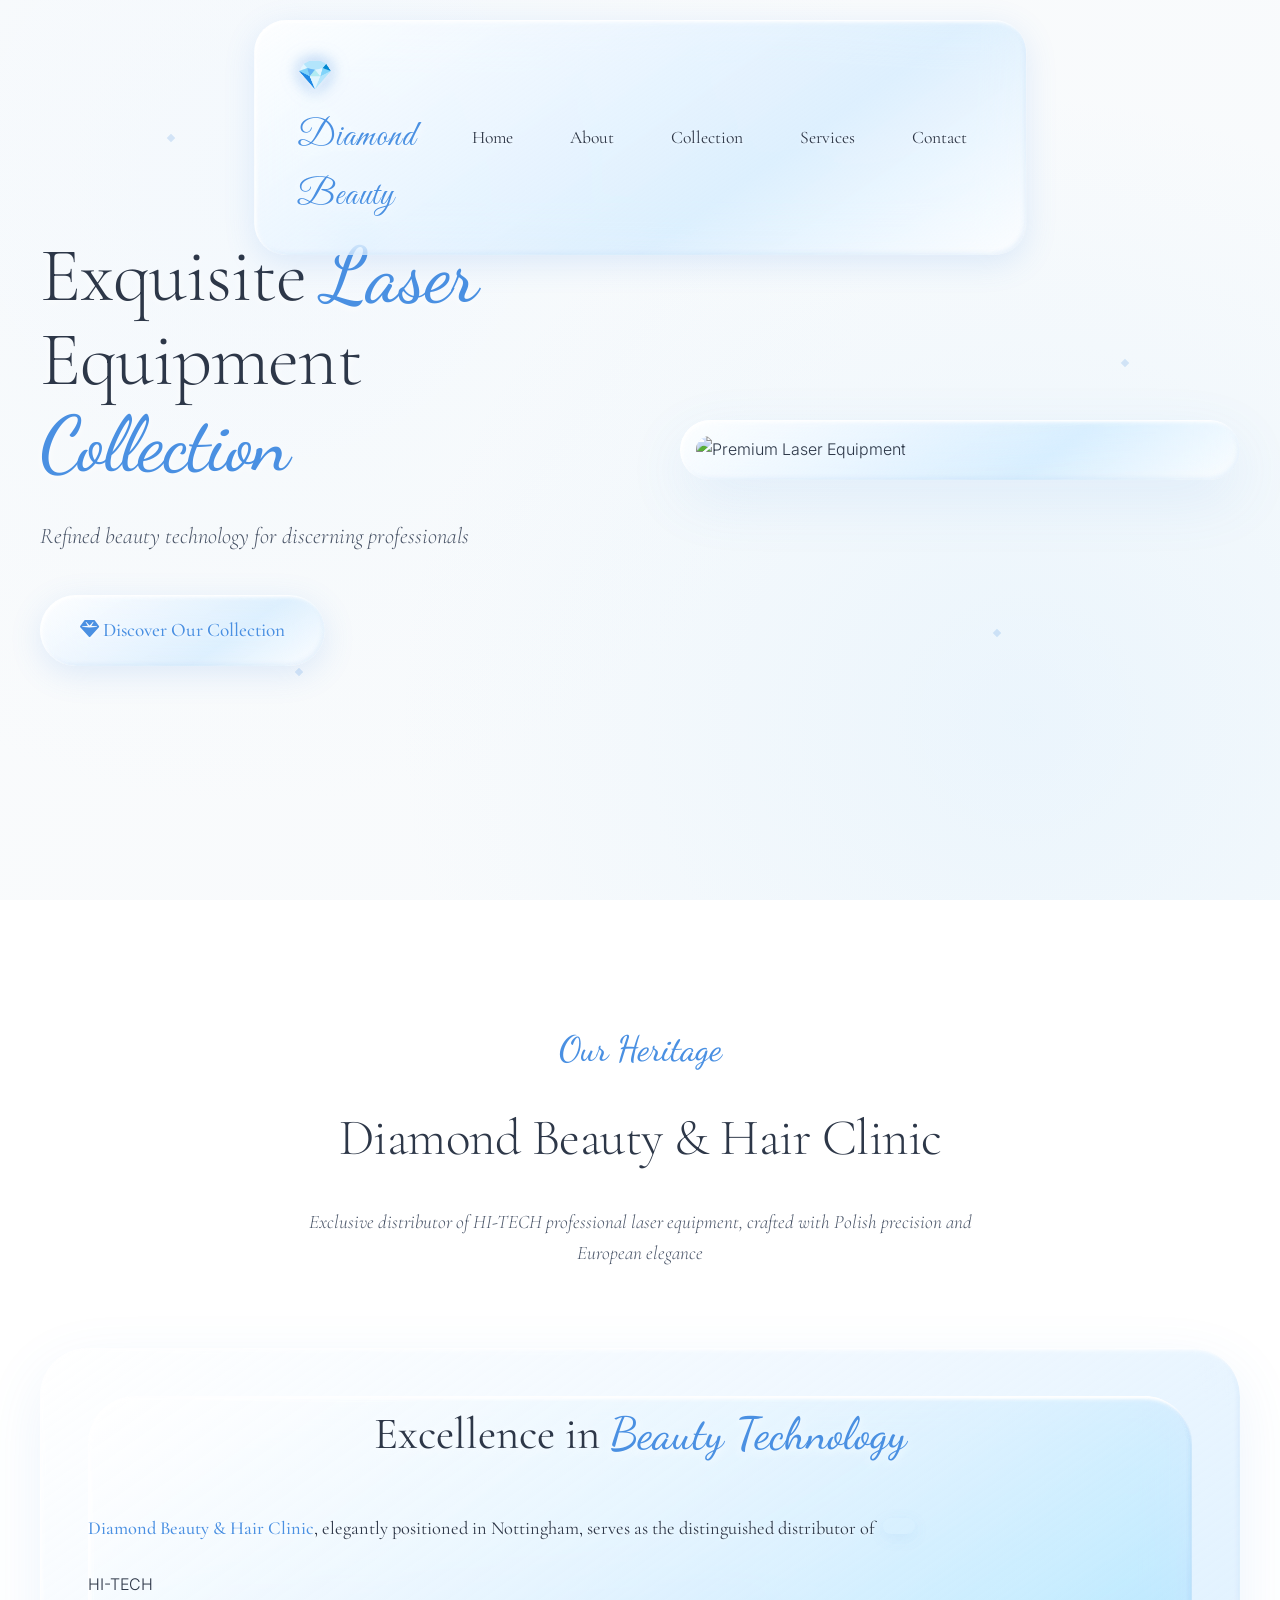
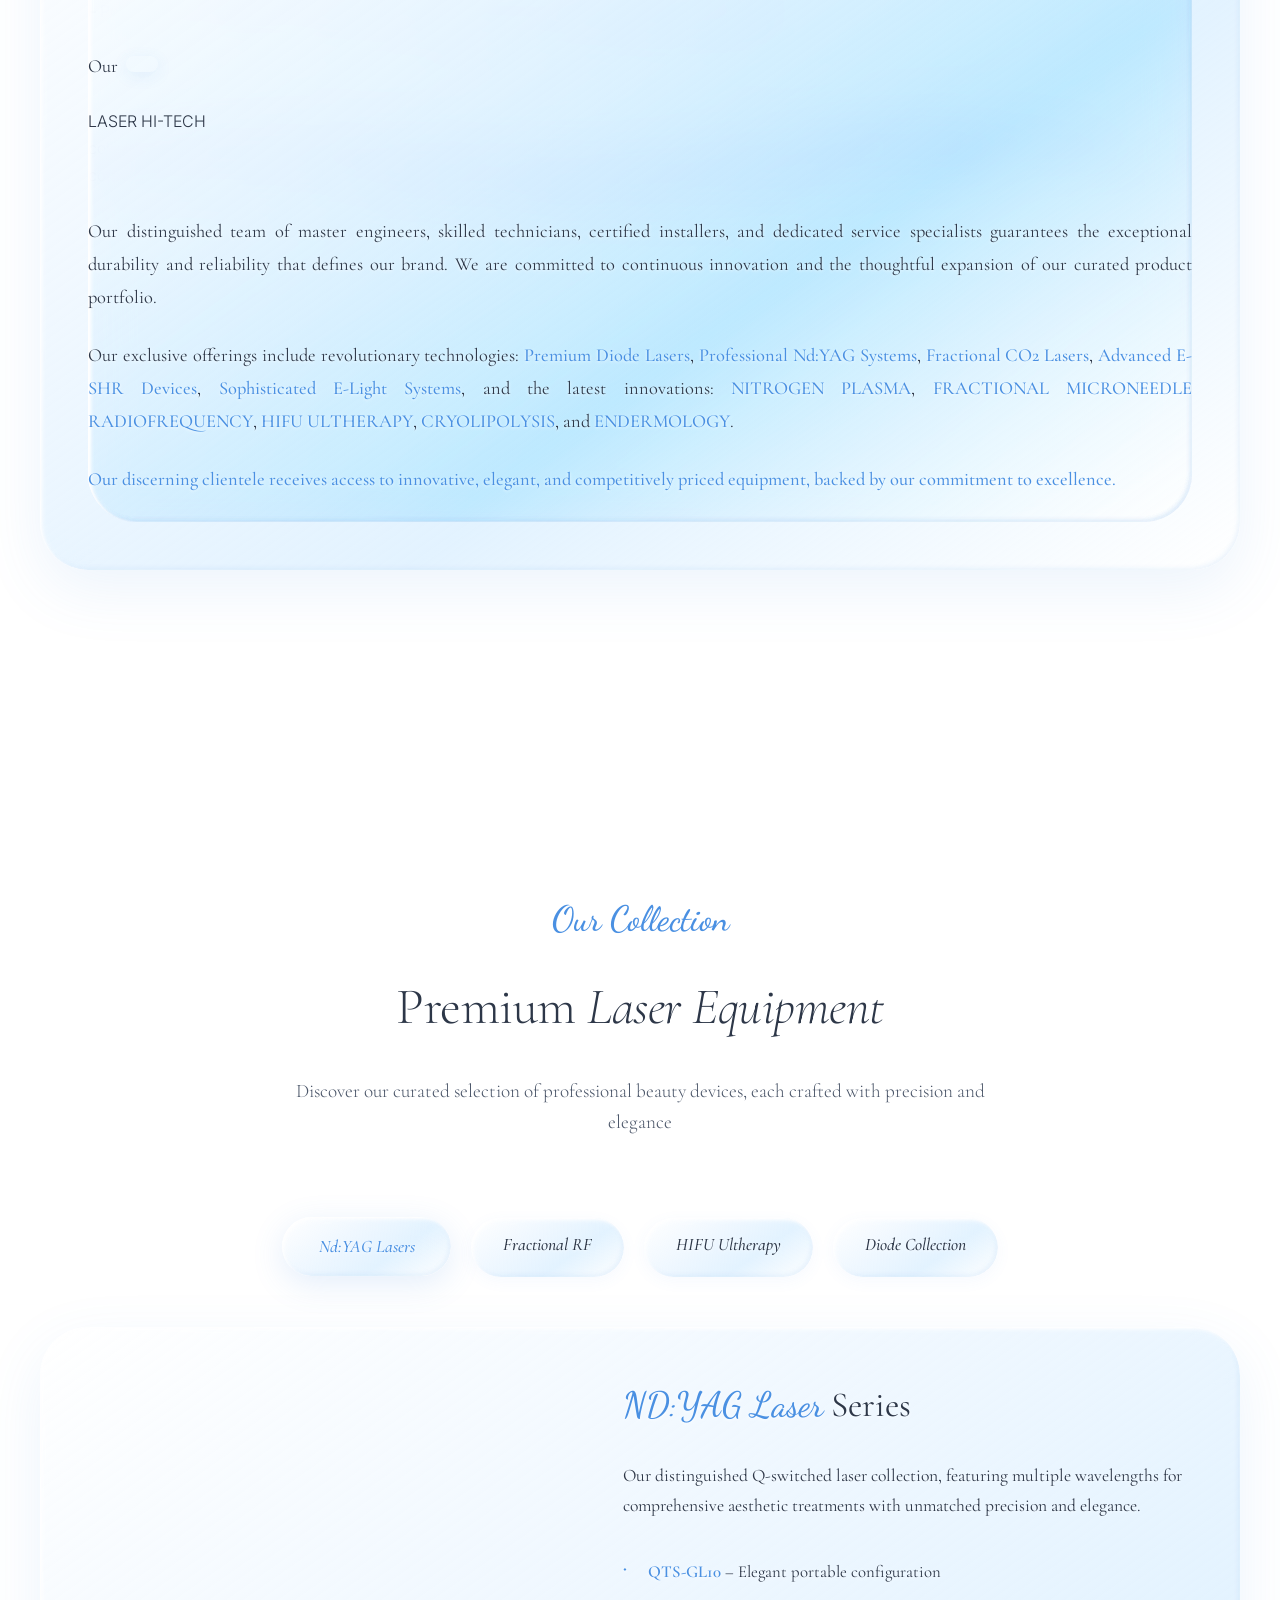
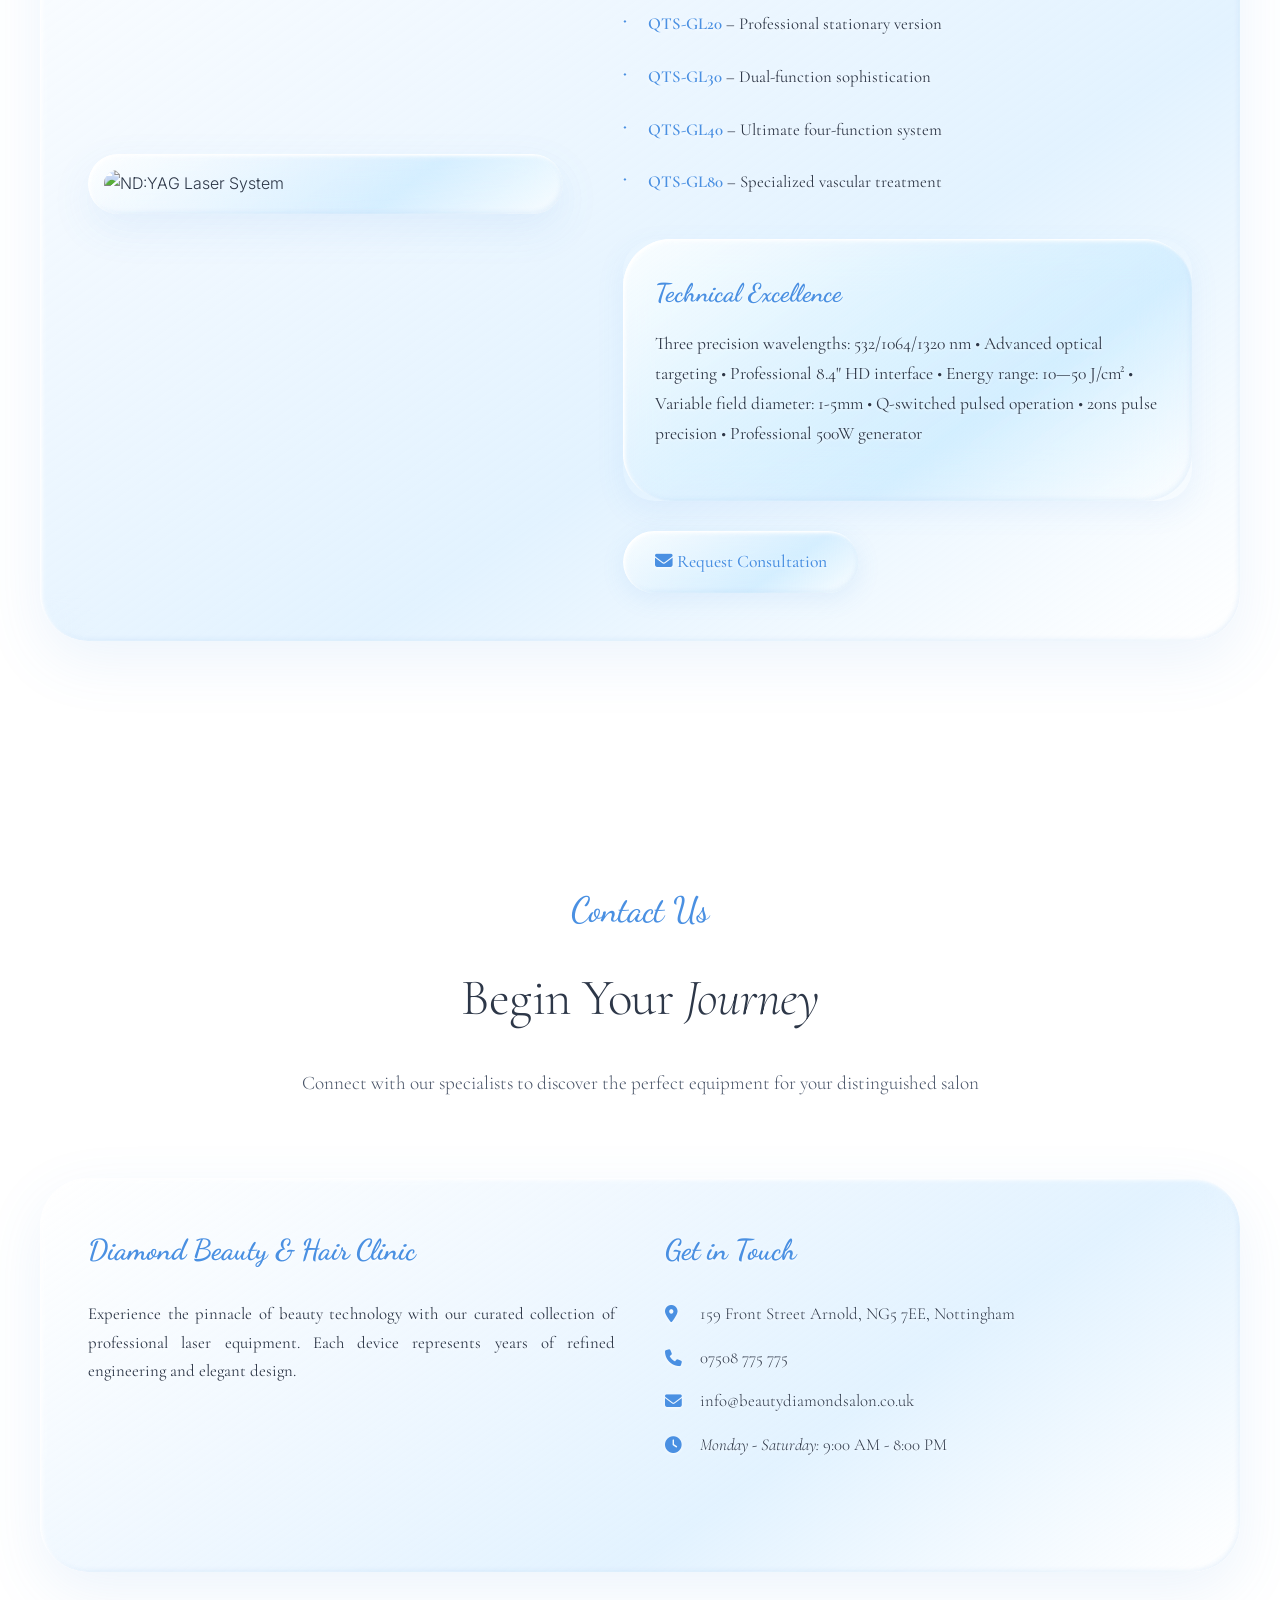
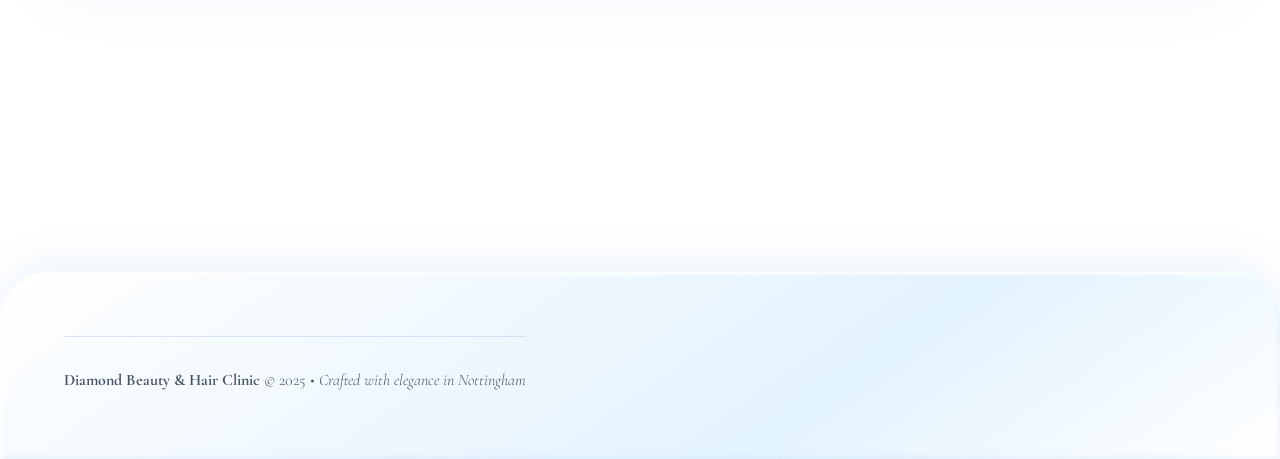
==== index.html @ eb741c65 "Update index.html" ====
<!DOCTYPE html>
<html lang="en">
<head>
    <meta charset="UTF-8">
    <meta name="viewport" content="width=device-width, initial-scale=1.0">
    <title>Diamond Beauty & Hair Clinic - Premium Laser Equipment</title>
    
    <!-- Refined Typography -->
    <link href="https://fonts.googleapis.com/css2?family=Cormorant+Garamond:ital,wght@0,300;0,400;0,500;0,600;0,700;1,300;1,400;1,500;1,600;1,700&family=Inter:wght@100;200;300;400;500&family=Dancing+Script:wght@400;500;600;700&family=Alex+Brush&family=Great+Vibes&family=Satisfy&display=swap" rel="stylesheet">
    <link rel="stylesheet" href="https://cdnjs.cloudflare.com/ajax/libs/font-awesome/6.5.0/css/all.min.css">
    
    <style>
        * {
            margin: 0;
            padding: 0;
            box-sizing: border-box;
        }

        :root {
            /* Diamond Beauty Palette */
            --crystal-blue: #E6F3FF;
            --ice-blue: #F0F8FF;
            --diamond-blue: #B8E0FF;
            --sapphire: #4A90E2;
            --deep-azure: #1a365d;
            --pearl-white: #FEFEFE;
            --platinum: #F5F7FA;
            --text-dark: #2d3748;
            --text-medium: #4a5568;
            --glass-white: rgba(255, 255, 255, 0.25);
            --shimmer: rgba(180, 224, 255, 0.4);
        }

        body {
            font-family: 'Inter', sans-serif;
            font-weight: 300;
            line-height: 1.7;
            color: var(--text-dark);
            background: 
                radial-gradient(circle at 20% 20%, rgba(230, 243, 255, 0.3) 0%, transparent 50%),
                radial-gradient(circle at 80% 80%, rgba(184, 224, 255, 0.2) 0%, transparent 50%),
                linear-gradient(135deg, #fafbfc 0%, #f7fafc 100%);
            background-attachment: fixed;
            overflow-x: hidden;
        }

        /* Enhanced Liquid Glass System with Better Readability */
        .liquidGlass-wrapper {
            position: relative;
            display: flex;
            overflow: hidden;
            cursor: pointer;
            transition: all 0.4s cubic-bezier(0.175, 0.885, 0.32, 2.275);
            isolation: isolate;
        }

        .liquidGlass-effect {
            position: absolute;
            z-index: 0;
            inset: 0;
            backdrop-filter: blur(20px) saturate(180%);
            -webkit-backdrop-filter: blur(20px) saturate(180%);
            filter: url(#diamond-distortion);
            overflow: hidden;
            isolation: isolate;
        }

        .liquidGlass-tint {
            z-index: 1;
            position: absolute;
            inset: 0;
            background: linear-gradient(145deg, 
                rgba(255, 255, 255, 0.8) 0%, 
                rgba(230, 243, 255, 0.6) 35%, 
                rgba(184, 224, 255, 0.4) 65%,
                rgba(255, 255, 255, 0.7) 100%);
        }

        .liquidGlass-shine {
            position: absolute;
            inset: 0;
            z-index: 2;
            overflow: hidden;
            box-shadow: 
                inset 2px 2px 4px 0 rgba(255, 255, 255, 0.9),
                inset -2px -2px 4px 0 rgba(74, 144, 226, 0.1),
                inset 1px 1px 2px 0 rgba(255, 255, 255, 1);
        }

        .liquidGlass-text {
            z-index: 3;
            position: relative;
        }

        /* Navigation with Liquid Glass */
        .navbar {
            position: fixed;
            top: 20px;
            left: 50%;
            transform: translateX(-50%);
            z-index: 1000;
            border-radius: 2rem;
            padding: 0.8rem;
            transition: all 0.4s cubic-bezier(0.175, 0.885, 0.32, 2.275);
            box-shadow: 0 8px 32px rgba(74, 144, 226, 0.15);
        }

        .navbar:hover {
            padding: 1rem;
            border-radius: 2.5rem;
            box-shadow: 0 12px 48px rgba(74, 144, 226, 0.2);
        }

        .navbar,
        .navbar .liquidGlass-effect,
        .navbar .liquidGlass-tint,
        .navbar .liquidGlass-shine {
            border-radius: 2rem;
        }

        .navbar:hover .liquidGlass-effect,
        .navbar:hover .liquidGlass-tint,
        .navbar:hover .liquidGlass-shine {
            border-radius: 2.5rem;
        }

        .nav-container {
            display: flex;
            align-items: center;
            gap: 40px;
            padding: 15px 30px;
        }

        .logo {
            font-family: 'Great Vibes', cursive;
            font-size: 2.2rem;
            font-weight: 400;
            color: var(--sapphire);
            text-decoration: none;
            position: relative;
            letter-spacing: 1px;
            z-index: 3;
            text-shadow: 0 2px 8px rgba(255, 255, 255, 0.8);
        }

        .logo::before {
            content: '💎';
            margin-right: 15px;
            font-size: 1.8rem;
            filter: drop-shadow(0 0 8px rgba(74,144,226,0.6));
            animation: diamondPulse 3s ease-in-out infinite;
        }

        @keyframes diamondPulse {
            0%, 100% { transform: scale(1) rotate(0deg); }
            50% { transform: scale(1.1) rotate(10deg); }
        }

        .nav-menu {
            display: flex;
            list-style: none;
            gap: 25px;
        }

        .nav-link {
            font-family: 'Cormorant Garamond', serif;
            font-size: 1.1rem;
            font-weight: 400;
            color: var(--text-dark);
            text-decoration: none;
            padding: 8px 16px;
            border-radius: 12px;
            transition: all 0.3s ease;
            position: relative;
            z-index: 3;
            text-shadow: 0 1px 3px rgba(255, 255, 255, 0.8);
        }

        .nav-link:hover {
            background: rgba(255, 255, 255, 0.5);
            backdrop-filter: blur(10px);
            color: var(--sapphire);
            box-shadow: inset -1px -1px 2px rgba(74, 144, 226, 0.2);
            transform: translateY(-1px);
        }

        /* Hero Section */
        .hero {
            min-height: 100vh;
            display: flex;
            align-items: center;
            position: relative;
            overflow: hidden;
            padding: 0 40px;
        }

        .hero-container {
            max-width: 1400px;
            margin: 0 auto;
            display: grid;
            grid-template-columns: 1fr 1fr;
            gap: 80px;
            align-items: center;
            width: 100%;
        }

        .hero-content {
            z-index: 2;
        }

        .hero-title {
            font-family: 'Cormorant Garamond', serif;
            font-size: clamp(3.5rem, 6vw, 7rem);
            font-weight: 300;
            line-height: 1.1;
            color: var(--text-dark);
            margin-bottom: 30px;
            letter-spacing: -1px;
            text-shadow: 0 2px 8px rgba(255, 255, 255, 0.8);
        }

        .hero-title .script {
            font-family: 'Dancing Script', cursive;
            font-weight: 500;
            color: var(--sapphire);
        }

        .hero-subtitle {
            font-family: 'Cormorant Garamond', serif;
            font-size: 1.4rem;
            font-weight: 300;
            color: var(--text-medium);
            margin-bottom: 40px;
            font-style: italic;
            text-shadow: 0 1px 3px rgba(255, 255, 255, 0.8);
        }

        /* Liquid Glass Button */
        .cta-button {
            border-radius: 2.5rem;
            padding: 1.2rem 2.5rem;
            font-family: 'Cormorant Garamond', serif;
            font-size: 1.2rem;
            font-weight: 500;
            color: var(--sapphire);
            text-decoration: none;
            display: inline-flex;
            align-items: center;
            gap: 12px;
            transition: all 0.4s cubic-bezier(0.175, 0.885, 0.32, 2.275);
            box-shadow: 0 8px 32px rgba(74, 144, 226, 0.15);
            text-shadow: 0 1px 3px rgba(255, 255, 255, 0.8);
        }

        .cta-button:hover {
            padding: 1.4rem 2.8rem;
            border-radius: 3rem;
            color: var(--deep-azure);
            box-shadow: 0 12px 48px rgba(74, 144, 226, 0.25);
            transform: translateY(-2px);
        }

        .cta-button,
        .cta-button .liquidGlass-effect,
        .cta-button .liquidGlass-tint,
        .cta-button .liquidGlass-shine {
            border-radius: 2.5rem;
        }

        .cta-button:hover .liquidGlass-effect,
        .cta-button:hover .liquidGlass-tint,
        .cta-button:hover .liquidGlass-shine {
            border-radius: 3rem;
        }

        /* Hero Image with Liquid Glass */
        .hero-image {
            position: relative;
            border-radius: 2rem;
            padding: 1rem;
            transition: all 0.4s cubic-bezier(0.175, 0.885, 0.32, 2.275);
            box-shadow: 0 20px 60px rgba(74, 144, 226, 0.1);
        }

        .hero-image:hover {
            padding: 1.3rem;
            border-radius: 2.5rem;
            box-shadow: 0 25px 80px rgba(74, 144, 226, 0.15);
        }

        .hero-image,
        .hero-image .liquidGlass-effect,
        .hero-image .liquidGlass-tint,
        .hero-image .liquidGlass-shine {
            border-radius: 2rem;
        }

        .hero-image:hover .liquidGlass-effect,
        .hero-image:hover .liquidGlass-tint,
        .hero-image:hover .liquidGlass-shine {
            border-radius: 2.5rem;
        }

        .main-product {
            width: 100%;
            height: auto;
            border-radius: 1.5rem;
            transition: all 0.4s cubic-bezier(0.175, 0.885, 0.32, 2.275);
            z-index: 3;
            position: relative;
        }

        .hero-image:hover .main-product {
            transform: scale(0.98);
            border-radius: 2rem;
        }

        /* Section Styling */
        .section {
            padding: 120px 40px;
            position: relative;
        }

        .container {
            max-width: 1400px;
            margin: 0 auto;
        }

        .section-header {
            text-align: center;
            margin-bottom: 80px;
        }

        .section-subtitle {
            font-family: 'Dancing Script', cursive;
            font-size: 2.2rem;
            color: var(--sapphire);
            margin-bottom: 15px;
            font-weight: 500;
            text-shadow: 0 2px 8px rgba(255, 255, 255, 0.8);
        }

        .section-title {
            font-family: 'Cormorant Garamond', serif;
            font-size: clamp(2.5rem, 4vw, 4rem);
            font-weight: 300;
            color: var(--text-dark);
            margin-bottom: 25px;
            letter-spacing: -0.5px;
            text-shadow: 0 2px 8px rgba(255, 255, 255, 0.8);
        }

        .section-description {
            font-family: 'Cormorant Garamond', serif;
            font-size: 1.2rem;
            font-weight: 300;
            color: var(--text-medium);
            max-width: 700px;
            margin: 0 auto;
            line-height: 1.6;
            text-shadow: 0 1px 3px rgba(255, 255, 255, 0.8);
        }

        /* Company Card with Liquid Glass */
        .company-card {
            border-radius: 3rem;
            padding: 3rem;
            margin: 80px 0;
            transition: all 0.4s cubic-bezier(0.175, 0.885, 0.32, 2.275);
            box-shadow: 0 20px 60px rgba(74, 144, 226, 0.1);
        }

        .company-card:hover {
            padding: 3.5rem;
            border-radius: 3.5rem;
            box-shadow: 0 25px 80px rgba(74, 144, 226, 0.15);
        }

        .company-card,
        .company-card .liquidGlass-effect,
        .company-card .liquidGlass-tint,
        .company-card .liquidGlass-shine {
            border-radius: 3rem;
        }

        .company-card:hover .liquidGlass-effect,
        .company-card:hover .liquidGlass-tint,
        .company-card:hover .liquidGlass-shine {
            border-radius: 3.5rem;
        }

        .company-card h2 {
            font-family: 'Cormorant Garamond', serif;
            font-size: 2.8rem;
            font-weight: 400;
            color: var(--text-dark);
            margin-bottom: 40px;
            text-align: center;
            z-index: 3;
            position: relative;
            text-shadow: 0 2px 8px rgba(255, 255, 255, 0.8);
        }

        /* Fixed italic styling */
        .company-card h2 em {
            font-family: 'Dancing Script', cursive;
            font-style: normal;
            color: var(--sapphire);
            font-weight: 500;
        }

        .company-card p {
            font-family: 'Cormorant Garamond', serif;
            font-size: 1.15rem;
            font-weight: 400;
            line-height: 1.8;
            margin-bottom: 25px;
            text-align: justify;
            color: var(--text-dark);
            z-index: 3;
            position: relative;
            text-shadow: 0 1px 3px rgba(255, 255, 255, 0.8);
        }

        .highlight {
            color: var(--sapphire);
            font-weight: 500;
        }

        /* Brand Tags with Liquid Glass */
        .brand-tag {
            border-radius: 1.5rem;
            padding: 0.5rem 1rem;
            font-weight: 500;
            color: var(--sapphire);
            display: inline-block;
            font-size: 0.95rem;
            margin: 0 4px;
            transition: all 0.3s cubic-bezier(0.175, 0.885, 0.32, 2.275);
            position: relative;
            text-shadow: 0 1px 3px rgba(255, 255, 255, 0.8);
            box-shadow: 0 4px 16px rgba(74, 144, 226, 0.1);
        }

        .brand-tag:hover {
            padding: 0.6rem 1.2rem;
            border-radius: 1.8rem;
            transform: translateY(-1px);
            box-shadow: 0 6px 24px rgba(74, 144, 226, 0.15);
        }

        .brand-tag .liquidGlass-effect {
            backdrop-filter: blur(15px);
        }

        /* Product Tabs with Liquid Glass */
        .product-tabs {
            margin-top: 60px;
        }

        .tab-nav {
            display: flex;
            justify-content: center;
            gap: 20px;
            margin-bottom: 50px;
            flex-wrap: wrap;
        }

        .tab-button {
            border-radius: 2rem;
            padding: 1rem 2rem;
            font-family: 'Cormorant Garamond', serif;
            font-size: 1.1rem;
            font-weight: 500;
            color: var(--text-dark);
            cursor: pointer;
            border: none;
            background: none;
            transition: all 0.4s cubic-bezier(0.175, 0.885, 0.32, 2.275);
            text-shadow: 0 1px 3px rgba(255, 255, 255, 0.8);
            box-shadow: 0 4px 16px rgba(74, 144, 226, 0.05);
        }

        .tab-button.active,
        .tab-button:hover {
            padding: 1.2rem 2.3rem;
            border-radius: 2.5rem;
            color: var(--sapphire);
            transform: translateY(-1px);
            box-shadow: 0 8px 32px rgba(74, 144, 226, 0.15);
        }

        .tab-button,
        .tab-button .liquidGlass-effect,
        .tab-button .liquidGlass-tint,
        .tab-button .liquidGlass-shine {
            border-radius: 2rem;
        }

        .tab-button.active .liquidGlass-effect,
        .tab-button.active .liquidGlass-tint,
        .tab-button.active .liquidGlass-shine,
        .tab-button:hover .liquidGlass-effect,
        .tab-button:hover .liquidGlass-tint,
        .tab-button:hover .liquidGlass-shine {
            border-radius: 2.5rem;
        }

        .tab-content {
            display: none;
            border-radius: 3rem;
            padding: 3rem;
            animation: fadeInUp 0.6s ease-out;
            transition: all 0.4s cubic-bezier(0.175, 0.885, 0.32, 2.275);
            box-shadow: 0 20px 60px rgba(74, 144, 226, 0.1);
        }

        .tab-content.active {
            display: block;
        }

        .tab-content:hover {
            padding: 3.5rem;
            border-radius: 3.5rem;
            box-shadow: 0 25px 80px rgba(74, 144, 226, 0.15);
        }

        .tab-content,
        .tab-content .liquidGlass-effect,
        .tab-content .liquidGlass-tint,
        .tab-content .liquidGlass-shine {
            border-radius: 3rem;
        }

        .tab-content:hover .liquidGlass-effect,
        .tab-content:hover .liquidGlass-tint,
        .tab-content:hover .liquidGlass-shine {
            border-radius: 3.5rem;
        }

        @keyframes fadeInUp {
            from { opacity: 0; transform: translateY(30px); }
            to { opacity: 1; transform: translateY(0); }
        }

        .product-showcase {
            display: grid;
            grid-template-columns: 1fr 1.2fr;
            gap: 60px;
            align-items: center;
        }

        .product-image {
            position: relative;
            border-radius: 2rem;
            overflow: hidden;
            padding: 1rem;
            transition: all 0.4s cubic-bezier(0.175, 0.885, 0.32, 2.275);
            box-shadow: 0 15px 40px rgba(74, 144, 226, 0.1);
        }

        .product-image:hover {
            padding: 1.3rem;
            border-radius: 2.5rem;
            box-shadow: 0 20px 60px rgba(74, 144, 226, 0.15);
        }

        .product-image img {
            width: 100%;
            height: auto;
            border-radius: 1.5rem;
            transition: all 0.4s cubic-bezier(0.175, 0.885, 0.32, 2.275);
            z-index: 3;
            position: relative;
        }

        .product-image:hover img {
            transform: scale(0.98);
            border-radius: 2rem;
        }

        .product-details {
            z-index: 3;
            position: relative;
        }

        .product-details h3 {
            font-family: 'Cormorant Garamond', serif;
            font-size: 2.2rem;
            font-weight: 400;
            color: var(--text-dark);
            margin-bottom: 25px;
            text-shadow: 0 1px 3px rgba(255, 255, 255, 0.8);
        }

        .product-details h3 em {
            font-family: 'Dancing Script', cursive;
            font-style: normal;
            color: var(--sapphire);
            font-weight: 500;
        }

        .product-details p {
            font-family: 'Cormorant Garamond', serif;
            font-size: 1.1rem;
            font-weight: 400;
            line-height: 1.7;
            margin-bottom: 20px;
            color: var(--text-dark);
            text-shadow: 0 1px 3px rgba(255, 255, 255, 0.8);
        }

        .product-list {
            list-style: none;
            margin: 25px 0;
        }

        .product-list li {
            font-family: 'Cormorant Garamond', serif;
            font-size: 1.05rem;
            font-weight: 400;
            padding: 12px 0;
            position: relative;
            padding-left: 25px;
            transition: all 0.3s ease;
            color: var(--text-dark);
            text-shadow: 0 1px 3px rgba(255, 255, 255, 0.8);
        }

        .product-list li::before {
            content: '◆';
            position: absolute;
            left: 0;
            color: var(--sapphire);
            font-size: 0.8rem;
        }

        .product-list li:hover {
            color: var(--sapphire);
            transform: translateX(8px);
        }

        .product-list li strong {
            font-weight: 600;
            color: var(--sapphire);
        }

        /* Specs Card with Liquid Glass */
        .specs-card {
            border-radius: 2rem;
            padding: 2rem;
            margin: 30px 0;
            transition: all 0.4s cubic-bezier(0.175, 0.885, 0.32, 2.275);
            box-shadow: 0 10px 30px rgba(74, 144, 226, 0.08);
        }

        .specs-card:hover {
            padding: 2.3rem;
            border-radius: 2.5rem;
            box-shadow: 0 15px 45px rgba(74, 144, 226, 0.12);
        }

        .specs-card h4 {
            font-family: 'Dancing Script', cursive;
            font-size: 1.6rem;
            color: var(--sapphire);
            margin-bottom: 15px;
            z-index: 3;
            position: relative;
            text-shadow: 0 1px 3px rgba(255, 255, 255, 0.8);
        }

        .specs-card p {
            z-index: 3;
            position: relative;
            color: var(--text-dark);
            font-weight: 400;
            text-shadow: 0 1px 3px rgba(255, 255, 255, 0.8);
        }

        /* Crystal Button */
        .crystal-button {
            border-radius: 2rem;
            padding: 1rem 2rem;
            color: var(--sapphire);
            text-decoration: none;
            font-family: 'Cormorant Garamond', serif;
            font-size: 1.1rem;
            font-weight: 500;
            display: inline-flex;
            align-items: center;
            gap: 10px;
            transition: all 0.4s cubic-bezier(0.175, 0.885, 0.32, 2.275);
            box-shadow: 0 6px 24px rgba(74, 144, 226, 0.1);
            text-shadow: 0 1px 3px rgba(255, 255, 255, 0.8);
        }

        .crystal-button:hover {
            padding: 1.2rem 2.3rem;
            border-radius: 2.5rem;
            color: var(--deep-azure);
            transform: translateY(-2px);
            box-shadow: 0 10px 40px rgba(74, 144, 226, 0.15);
        }

        .crystal-button i {
            transition: all 0.4s ease;
        }

        .crystal-button:hover i {
            transform: scale(0.95);
        }

        /* Footer with Liquid Glass */
        .footer {
            border-radius: 3rem 3rem 0 0;
            padding: 4rem;
            margin-top: 100px;
            transition: all 0.4s cubic-bezier(0.175, 0.885, 0.32, 2.275);
            box-shadow: 0 -10px 40px rgba(74, 144, 226, 0.1);
        }

        .footer-content {
            display: grid;
            grid-template-columns: repeat(auto-fit, minmax(300px, 1fr));
            gap: 50px;
            margin-bottom: 50px;
            z-index: 3;
            position: relative;
        }

        .footer-section h3 {
            font-family: 'Dancing Script', cursive;
            font-size: 1.8rem;
            color: var(--sapphire);
            margin-bottom: 25px;
            text-shadow: 0 1px 3px rgba(255, 255, 255, 0.8);
        }

        .footer-section p {
            font-family: 'Cormorant Garamond', serif;
            font-size: 1.05rem;
            font-weight: 400;
            line-height: 1.7;
            color: var(--text-dark);
            text-shadow: 0 1px 3px rgba(255, 255, 255, 0.8);
        }

        .contact-item {
            display: flex;
            align-items: center;
            gap: 15px;
            margin: 15px 0;
            font-family: 'Cormorant Garamond', serif;
            font-size: 1.05rem;
            color: var(--text-dark);
            transition: all 0.3s ease;
            text-shadow: 0 1px 3px rgba(255, 255, 255, 0.8);
        }

        .contact-item:hover {
            color: var(--sapphire);
            transform: translateX(5px);
        }

        .contact-item i {
            color: var(--sapphire);
            width: 20px;
        }

        .footer-bottom {
            text-align: center;
            padding-top: 30px;
            border-top: 1px solid rgba(74,144,226,0.2);
            font-family: 'Cormorant Garamond', serif;
            color: var(--text-medium);
            z-index: 3;
            position: relative;
            text-shadow: 0 1px 3px rgba(255, 255, 255, 0.8);
        }

        /* Mobile Responsive */
        @media (max-width: 768px) {
            .navbar {
                top: 10px;
                left: 10px;
                right: 10px;
                transform: none;
            }
            
            .nav-container {
                flex-direction: column;
                gap: 20px;
                padding: 20px;
            }
            
            .hero-container {
                grid-template-columns: 1fr;
                gap: 40px;
                text-align: center;
            }
            
            .product-showcase {
                grid-template-columns: 1fr;
                gap: 40px;
            }
            
            .tab-nav {
                flex-direction: column;
                align-items: center;
                gap: 15px;
            }
            
            .section {
                padding: 80px 20px;
            }

            .company-card,
            .tab-content,
            .footer {
                padding: 2rem;
            }

            .company-card:hover,
            .tab-content:hover {
                padding: 2.5rem;
            }
        }

        /* Floating Elements */
        .floating-diamonds {
            position: absolute;
            width: 100%;
            height: 100%;
            pointer-events: none;
            z-index: 1;
        }

        .floating-diamond {
            position: absolute;
            width: 6px;
            height: 6px;
            background: var(--sapphire);
            transform: rotate(45deg);
            opacity: 0.2;
            animation: floatDiamond 8s ease-in-out infinite;
        }

        .floating-diamond:nth-child(1) { top: 15%; left: 10%; animation-delay: 0s; }
        .floating-diamond:nth-child(2) { top: 40%; right: 15%; animation-delay: 2s; }
        .floating-diamond:nth-child(3) { bottom: 25%; left: 20%; animation-delay: 4s; }
        .floating-diamond:nth-child(4) { top: 70%; right: 25%; animation-delay: 6s; }

        @keyframes floatDiamond {
            0%, 100% { 
                transform: rotate(45deg) translateY(0px) scale(1); 
                opacity: 0.2; 
            }
            50% { 
                transform: rotate(45deg) translateY(-20px) scale(1.2); 
                opacity: 0.4; 
            }
        }
    </style>
</head>
<body>
    <!-- Navigation with Liquid Glass -->
    <nav class="navbar liquidGlass-wrapper">
        <div class="liquidGlass-effect"></div>
        <div class="liquidGlass-tint"></div>
        <div class="liquidGlass-shine"></div>
        <div class="liquidGlass-text">
            <div class="nav-container">
                <a href="#" class="logo">Diamond Beauty</a>
                <ul class="nav-menu">
                    <li><a href="#home" class="nav-link">Home</a></li>
                    <li><a href="#about" class="nav-link">About</a></li>
                    <li><a href="#products" class="nav-link">Collection</a></li>
                    <li><a href="#services" class="nav-link">Services</a></li>
                    <li><a href="#contact" class="nav-link">Contact</a></li>
                </ul>
            </div>
        </div>
    </nav>

    <!-- Hero Section -->
    <section class="hero" id="home">
        <div class="floating-diamonds">
            <div class="floating-diamond"></div>
            <div class="floating-diamond"></div>
            <div class="floating-diamond"></div>
            <div class="floating-diamond"></div>
        </div>
        <div class="hero-container">
            <div class="hero-content">
                <h1 class="hero-title">
                    Exquisite <span class="script">Laser</span><br>
                    Equipment <span class="script">Collection</span>
                </h1>
                <p class="hero-subtitle">
                    <em>Refined beauty technology for discerning professionals</em>
                </p>
                <a href="#products" class="cta-button liquidGlass-wrapper">
                    <div class="liquidGlass-effect"></div>
                    <div class="liquidGlass-tint"></div>
                    <div class="liquidGlass-shine"></div>
                    <div class="liquidGlass-text">
                        <i class="fas fa-gem"></i>
                        <span>Discover Our Collection</span>
                    </div>
                </a>
            </div>
            <div class="hero-image liquidGlass-wrapper">
                <div class="liquidGlass-effect"></div>
                <div class="liquidGlass-tint"></div>
                <div class="liquidGlass-shine"></div>
                <div class="liquidGlass-text">
                    <img src="https://beautydiamondsalon.co.uk/wp-content/uploads/2019/01/hi-tech.jpg" alt="Premium Laser Equipment" class="main-product">
                </div>
            </div>
        </div>
    </section>

    <!-- About Section -->
    <section class="section" id="about">
        <div class="container">
            <div class="section-header">
                <h2 class="section-subtitle">Our Heritage</h2>
                <h1 class="section-title">Diamond Beauty & Hair Clinic</h1>
                <p class="section-description">
                    <em>Exclusive distributor of HI-TECH professional laser equipment, 
                    crafted with Polish precision and European elegance</em>
                </p>
            </div>

            <div class="company-card liquidGlass-wrapper">
                <div class="liquidGlass-effect"></div>
                <div class="liquidGlass-tint"></div>
                <div class="liquidGlass-shine"></div>
                <div class="liquidGlass-text">
                    <h2>Excellence in <em>Beauty Technology</em></h2>
                    
                    <p><strong class="highlight">Diamond Beauty & Hair Clinic</strong>, elegantly positioned in Nottingham, serves as the distinguished distributor of <span class="brand-tag liquidGlass-wrapper">
                        <div class="liquidGlass-effect"></div>
                        <div class="liquidGlass-tint"></div>
                        <div class="liquidGlass-shine"></div>
                        <div class="liquidGlass-text">HI-TECH</div>
                    </span> – Poland's most prestigious manufacturer of professional lasers and advanced beauty devices.</p>
                    
                    <p>Our <span class="brand-tag liquidGlass-wrapper">
                        <div class="liquidGlass-effect"></div>
                        <div class="liquidGlass-tint"></div>
                        <div class="liquidGlass-shine"></div>
                        <div class="liquidGlass-text">LASER HI-TECH</div>
                    </span> collection represents the zenith of Polish craftsmanship, refined through decades of meticulous development. Each device is assembled using components from the world's most respected electronics manufacturers, ensuring unparalleled performance and longevity.</p>
                    
                    <p>Our distinguished team of master engineers, skilled technicians, certified installers, and dedicated service specialists guarantees the exceptional durability and reliability that defines our brand. We are committed to continuous innovation and the thoughtful expansion of our curated product portfolio.</p>
                    
                    <p>Our exclusive offerings include revolutionary technologies: <span class="highlight">Premium Diode Lasers</span>, <span class="highlight">Professional Nd:YAG Systems</span>, <span class="highlight">Fractional CO2 Lasers</span>, <span class="highlight">Advanced E-SHR Devices</span>, <span class="highlight">Sophisticated E-Light Systems</span>, and the latest innovations: <span class="highlight">NITROGEN PLASMA</span>, <span class="highlight">FRACTIONAL MICRONEEDLE RADIOFREQUENCY</span>, <span class="highlight">HIFU ULTHERAPY</span>, <span class="highlight">CRYOLIPOLYSIS</span>, and <span class="highlight">ENDERMOLOGY</span>.</p>
                    
                    <p><strong class="highlight">Our discerning clientele receives access to innovative, elegant, and competitively priced equipment, backed by our commitment to excellence.</strong></p>
                </div>
            </div>
        </div>
    </section>

    <!-- Products Section -->
    <section class="section" id="products">
        <div class="container">
            <div class="section-header">
                <h2 class="section-subtitle">Our Collection</h2>
                <h1 class="section-title">Premium <em>Laser Equipment</em></h1>
                <p class="section-description">
                    Discover our curated selection of professional beauty devices, 
                    each crafted with precision and elegance
                </p>
            </div>

            <div class="product-tabs">
                <div class="tab-nav">
                    <button class="tab-button active liquidGlass-wrapper" onclick="showTab('ndyag')">
                        <div class="liquidGlass-effect"></div>
                        <div class="liquidGlass-tint"></div>
                        <div class="liquidGlass-shine"></div>
                        <div class="liquidGlass-text"><em>Nd:YAG Lasers</em></div>
                    </button>
                    <button class="tab-button liquidGlass-wrapper" onclick="showTab('fractional')">
                        <div class="liquidGlass-effect"></div>
                        <div class="liquidGlass-tint"></div>
                        <div class="liquidGlass-shine"></div>
                        <div class="liquidGlass-text"><em>Fractional RF</em></div>
                    </button>
                    <button class="tab-button liquidGlass-wrapper" onclick="showTab('hifu')">
                        <div class="liquidGlass-effect"></div>
                        <div class="liquidGlass-tint"></div>
                        <div class="liquidGlass-shine"></div>
                        <div class="liquidGlass-text"><em>HIFU Ultherapy</em></div>
                    </button>
                    <button class="tab-button liquidGlass-wrapper" onclick="showTab('diode')">
                        <div class="liquidGlass-effect"></div>
                        <div class="liquidGlass-tint"></div>
                        <div class="liquidGlass-shine"></div>
                        <div class="liquidGlass-text"><em>Diode Collection</em></div>
                    </button>
                </div>

                <!-- ND:YAG Tab -->
                <div class="tab-content liquidGlass-wrapper active" id="ndyag">
                    <div class="liquidGlass-effect"></div>
                    <div class="liquidGlass-tint"></div>
                    <div class="liquidGlass-shine"></div>
                    <div class="liquidGlass-text">
                        <div class="product-showcase">
                            <div class="product-image liquidGlass-wrapper">
                                <div class="liquidGlass-effect"></div>
                                <div class="liquidGlass-tint"></div>
                                <div class="liquidGlass-shine"></div>
                                <div class="liquidGlass-text">
                                    <img src="https://beautydiamondsalon.co.uk/wp-content/uploads/2019/01/YAD2000-P.png" alt="ND:YAG Laser System">
                                </div>
                            </div>
                            <div class="product-details">
                                <h3><em>ND:YAG Laser</em> Series</h3>
                                <p>Our distinguished Q-switched laser collection, featuring multiple wavelengths for comprehensive aesthetic treatments with unmatched precision and elegance.</p>
                                
                                <ul class="product-list">
                                    <li><strong>QTS-GL10</strong> – Elegant portable configuration</li>
                                    <li><strong>QTS-GL20</strong> – Professional stationary version</li>
                                    <li><strong>QTS-GL30</strong> – Dual-function sophistication</li>
                                    <li><strong>QTS-GL40</strong> – Ultimate four-function system</li>
                                    <li><strong>QTS-GL80</strong> – Specialized vascular treatment</li>
                                </ul>

                                <div class="specs-card liquidGlass-wrapper">
                                    <div class="liquidGlass-effect"></div>
                                    <div class="liquidGlass-tint"></div>
                                    <div class="liquidGlass-shine"></div>
                                    <div class="liquidGlass-text">
                                        <h4>Technical Excellence</h4>
                                        <p>Three precision wavelengths: 532/1064/1320 nm • Advanced optical targeting • Professional 8.4" HD interface • Energy range: 10—50 J/cm² • Variable field diameter: 1-5mm • Q-switched pulsed operation • 20ns pulse precision • Professional 500W generator</p>
                                    </div>
                                </div>

                                <a href="#contact" class="crystal-button liquidGlass-wrapper">
                                    <div class="liquidGlass-effect"></div>
                                    <div class="liquidGlass-tint"></div>
                                    <div class="liquidGlass-shine"></div>
                                    <div class="liquidGlass-text">
                                        <i class="fas fa-envelope"></i>
                                        <span>Request Consultation</span>
                                    </div>
                                </a>
                            </div>
                        </div>
                    </div>
                </div>

                <!-- Other tabs remain the same structure... -->
                <!-- For brevity, I'll include just one more tab as example -->

                <!-- Fractional RF Tab -->
                <div class="tab-content liquidGlass-wrapper" id="fractional">
                    <div class="liquidGlass-effect"></div>
                    <div class="liquidGlass-tint"></div>
                    <div class="liquidGlass-shine"></div>
                    <div class="liquidGlass-text">
                        <div class="product-showcase">
                            <div class="product-image liquidGlass-wrapper">
                                <div class="liquidGlass-effect"></div>
                                <div class="liquidGlass-tint"></div>
                                <div class="liquidGlass-shine"></div>
                                <div class="liquidGlass-text">
                                    <img src="https://beautydiamondsalon.co.uk/wp-content/uploads/2019/01/thermage-3.jpg" alt="Fractional RF System">
                                </div>
                            </div>
                            <div class="product-details">
                                <h3><em>Fractional RF</em> Microneedle Collection</h3>
                                <p>Advanced radiofrequency technology designed for sophisticated skin rejuvenation, featuring precision microneedle delivery systems.</p>
                                
                                <ul class="product-list">
                                    <li><strong>FRM-1</strong> – Precision RF microneedle with 81-needle system</li>
                                    <li><strong>FRM-2</strong> – RF microneedle with thermage enhancement</li>
                                    <li><strong>FRM-3</strong> – Triple-function professional system</li>
                                    <li><strong>FRM-4</strong> – Ultimate quad-function platform</li>
                                </ul>

                                <a href="#contact" class="crystal-button liquidGlass-wrapper">
                                    <div class="liquidGlass-effect"></div>
                                    <div class="liquidGlass-tint"></div>
                                    <div class="liquidGlass-shine"></div>
                                    <div class="liquidGlass-text">
                                        <i class="fas fa-envelope"></i>
                                        <span>Request Consultation</span>
                                    </div>
                                </a>
                            </div>
                        </div>
                    </div>
                </div>

                <!-- HIFU Tab -->
                <div class="tab-content liquidGlass-wrapper" id="hifu">
                    <div class="liquidGlass-effect"></div>
                    <div class="liquidGlass-tint"></div>
                    <div class="liquidGlass-shine"></div>
                    <div class="liquidGlass-text">
                        <div class="product-showcase">
                            <div class="product-image liquidGlass-wrapper">
                                <div class="liquidGlass-effect"></div>
                                <div class="liquidGlass-tint"></div>
                                <div class="liquidGlass-shine"></div>
                                <div class="liquidGlass-text">
                                    <img src="https://beautydiamondsalon.co.uk/wp-content/uploads/2019/01/hifu15-3.jpg" alt="HIFU Ultherapy System">
                                </div>
                            </div>
                            <div class="product-details">
                                <h3><em>"FINALY" HIFU</em> Ultherapy</h3>
                                <p>Revolutionary High-Intensity Focused Ultrasound technology for non-invasive lifting, tightening, and comprehensive facial rejuvenation.</p>
                                
                                <ul class="product-list">
                                    <li>Advanced wrinkle elimination and prevention</li>
                                    <li>Precision eyebrow and eyelid enhancement</li>
                                    <li>Professional chin and jawline sculpting</li>
                                    <li>Comprehensive skin renewal and rejuvenation</li>
                                    <li>Targeted adipose tissue reduction</li>
                                    <li>Elimination of skin laxity and sagging</li>
                                </ul>

                                <a href="#contact" class="crystal-button liquidGlass-wrapper">
                                    <div class="liquidGlass-effect"></div>
                                    <div class="liquidGlass-tint"></div>
                                    <div class="liquidGlass-shine"></div>
                                    <div class="liquidGlass-text">
                                        <i class="fas fa-envelope"></i>
                                        <span>Request Consultation</span>
                                    </div>
                                </a>
                            </div>
                        </div>
                    </div>
                </div>

                <!-- Diode Lasers Tab -->
                <div class="tab-content liquidGlass-wrapper" id="diode">
                    <div class="liquidGlass-effect"></div>
                    <div class="liquidGlass-tint"></div>
                    <div class="liquidGlass-shine"></div>
                    <div class="liquidGlass-text">
                        <div class="product-showcase">
                            <div class="product-image liquidGlass-wrapper">
                                <div class="liquidGlass-effect"></div>
                                <div class="liquidGlass-tint"></div>
                                <div class="liquidGlass-shine"></div>
                                <div class="liquidGlass-text">
                                    <img src="https://beautydiamondsalon.co.uk/wp-content/uploads/2019/01/dual1.jpg" alt="Diode Laser System">
                                </div>
                            </div>
                            <div class="product-details">
                                <h3><em>Diode Laser</em> "DUAL" Collection</h3>
                                <p>Our latest generation diode laser series, featuring innovative multi-function capabilities and energy-efficient pulse generation technology.</p>
                                
                                <ul class="product-list">
                                    <li><strong>DUAL 1</strong> – Triple-function sophistication: Diode + Nd:YAG + Nitrogen Plasma</li>
                                    <li><strong>DUAL 2</strong> – Six-function excellence: Diode + E-light + E-SHR + RFB + FRM + Plasma</li>
                                    <li><strong>DUAL 3</strong> – Seven-function mastery: Complete integrated platform</li>
                                </ul>

                                <a href="#contact" class="crystal-button liquidGlass-wrapper">
                                    <div class="liquidGlass-effect"></div>
                                    <div class="liquidGlass-tint"></div>
                                    <div class="liquidGlass-shine"></div>
                                    <div class="liquidGlass-text">
                                        <i class="fas fa-envelope"></i>
                                        <span>Request Consultation</span>
                                    </div>
                                </a>
                            </div>
                        </div>
                    </div>
                </div>
            </div>
        </div>
    </section>

    <!-- Contact Section -->
    <section class="section" id="contact">
        <div class="container">
            <div class="section-header">
                <h2 class="section-subtitle">Contact Us</h2>
                <h1 class="section-title">Begin Your <em>Journey</em></h1>
                <p class="section-description">
                    Connect with our specialists to discover the perfect equipment for your distinguished salon
                </p>
            </div>

            <div class="company-card liquidGlass-wrapper">
                <div class="liquidGlass-effect"></div>
                <div class="liquidGlass-tint"></div>
                <div class="liquidGlass-shine"></div>
                <div class="liquidGlass-text">
                    <div class="footer-content">
                        <div class="footer-section">
                            <h3>Diamond Beauty & Hair Clinic</h3>
                            <p>Experience the pinnacle of beauty technology with our curated collection of professional laser equipment. Each device represents years of refined engineering and elegant design.</p>
                        </div>
                        <div class="footer-section">
                            <h3>Get in Touch</h3>
                            <div class="contact-item">
                                <i class="fas fa-map-marker-alt"></i>
                                <span>159 Front Street Arnold, NG5 7EE, Nottingham</span>
                            </div>
                            <div class="contact-item">
                                <i class="fas fa-phone"></i>
                                <a href="tel:07508775775" style="color: inherit; text-decoration: none;">07508 775 775</a>
                            </div>
                            <div class="contact-item">
                                <i class="fas fa-envelope"></i>
                                <a href="mailto:info@beautydiamondsalon.co.uk" style="color: inherit; text-decoration: none;">info@beautydiamondsalon.co.uk</a>
                            </div>
                            <div class="contact-item">
                                <i class="fas fa-clock"></i>
                                <span><em>Monday - Saturday:</em> 9:00 AM - 8:00 PM</span>
                            </div>
                        </div>
                    </div>
                </div>
            </div>
        </div>
    </section>

    <!-- Footer -->
    <footer class="footer liquidGlass-wrapper">
        <div class="liquidGlass-effect"></div>
        <div class="liquidGlass-tint"></div>
        <div class="liquidGlass-shine"></div>
        <div class="liquidGlass-text">
            <div class="container">
                <div class="footer-bottom">
                    <p><strong>Diamond Beauty & Hair Clinic</strong> © 2025 • <em>Crafted with elegance in Nottingham</em></p>
                </div>
            </div>
        </div>
    </footer>

    <!-- Advanced SVG Filters -->
    <svg style="display: none">
        <filter id="diamond-distortion" x="0%" y="0%" width="100%" height="100%" filterUnits="objectBoundingBox">
            <feTurbulence type="fractalNoise" baseFrequency="0.003 0.003" numOctaves="1" seed="8" result="turbulence"/>
            <feComponentTransfer in="turbulence" result="mapped">
                <feFuncR type="gamma" amplitude="0.8" exponent="12" offset="0.7"/>
                <feFuncG type="gamma" amplitude="0.1" exponent="1" offset="0.05"/>
                <feFuncB type="gamma" amplitude="0.6" exponent="1" offset="0.3"/>
            </feComponentTransfer>
            <feGaussianBlur in="turbulence" stdDeviation="1.5" result="softMap"/>
            <feSpecularLighting in="softMap" surfaceScale="2" specularConstant="0.8" specularExponent="60" lighting-color="rgba(180,224,255,0.6)" result="specLight">
                <fePointLight x="-100" y="-100" z="200"/>
            </feSpecularLighting>
            <feComposite in="specLight" operator="arithmetic" k1="0" k2="1" k3="1" k4="0" result="litImage"/>
            <feDisplacementMap in="SourceGraphic" in2="softMap" scale="40" xChannelSelector="R" yChannelSelector="G"/>
        </filter>
    </svg>

    <script>
        // Enhanced Tab Functionality
        function showTab(tabId) {
            // Hide all tabs with animation
            document.querySelectorAll('.tab-content').forEach(tab => {
                tab.classList.remove('active');
            });
            
            // Remove active from all buttons
            document.querySelectorAll('.tab-button').forEach(btn => {
                btn.classList.remove('active');
            });
            
            // Show selected tab
            setTimeout(() => {
                document.getElementById(tabId).classList.add('active');
            }, 150);
            
            // Add active to clicked button
            event.target.closest('.tab-button').classList.add('active');
        }

        // Smooth Scrolling
        document.querySelectorAll('a[href^="#"]').forEach(anchor => {
            anchor.addEventListener('click', function (e) {
                e.preventDefault();
                const target = document.querySelector(this.getAttribute('href'));
                if (target) {
                    target.scrollIntoView({
                        behavior: 'smooth',
                        block: 'start'
                    });
                }
            });
        });

        // Enhanced Parallax for Floating Diamonds
        window.addEventListener('scroll', () => {
            const scrolled = window.pageYOffset;
            const diamonds = document.querySelectorAll('.floating-diamond');
            
            diamonds.forEach((diamond, index) => {
                const speed = 0.2 + (index * 0.05);
                const yPos = scrolled * speed;
                diamond.style.transform = `rotate(45deg) translateY(${yPos}px)`;
            });
        });

        // Interactive Hover Effects
        document.querySelectorAll('.liquidGlass-wrapper').forEach(element => {
            element.addEventListener('mouseenter', function() {
                this.style.transform = 'translateY(-1px)';
            });
            
            element.addEventListener('mouseleave', function() {
                this.style.transform = 'translateY(0)';
            });
        });
    </script>
</body>
</html>
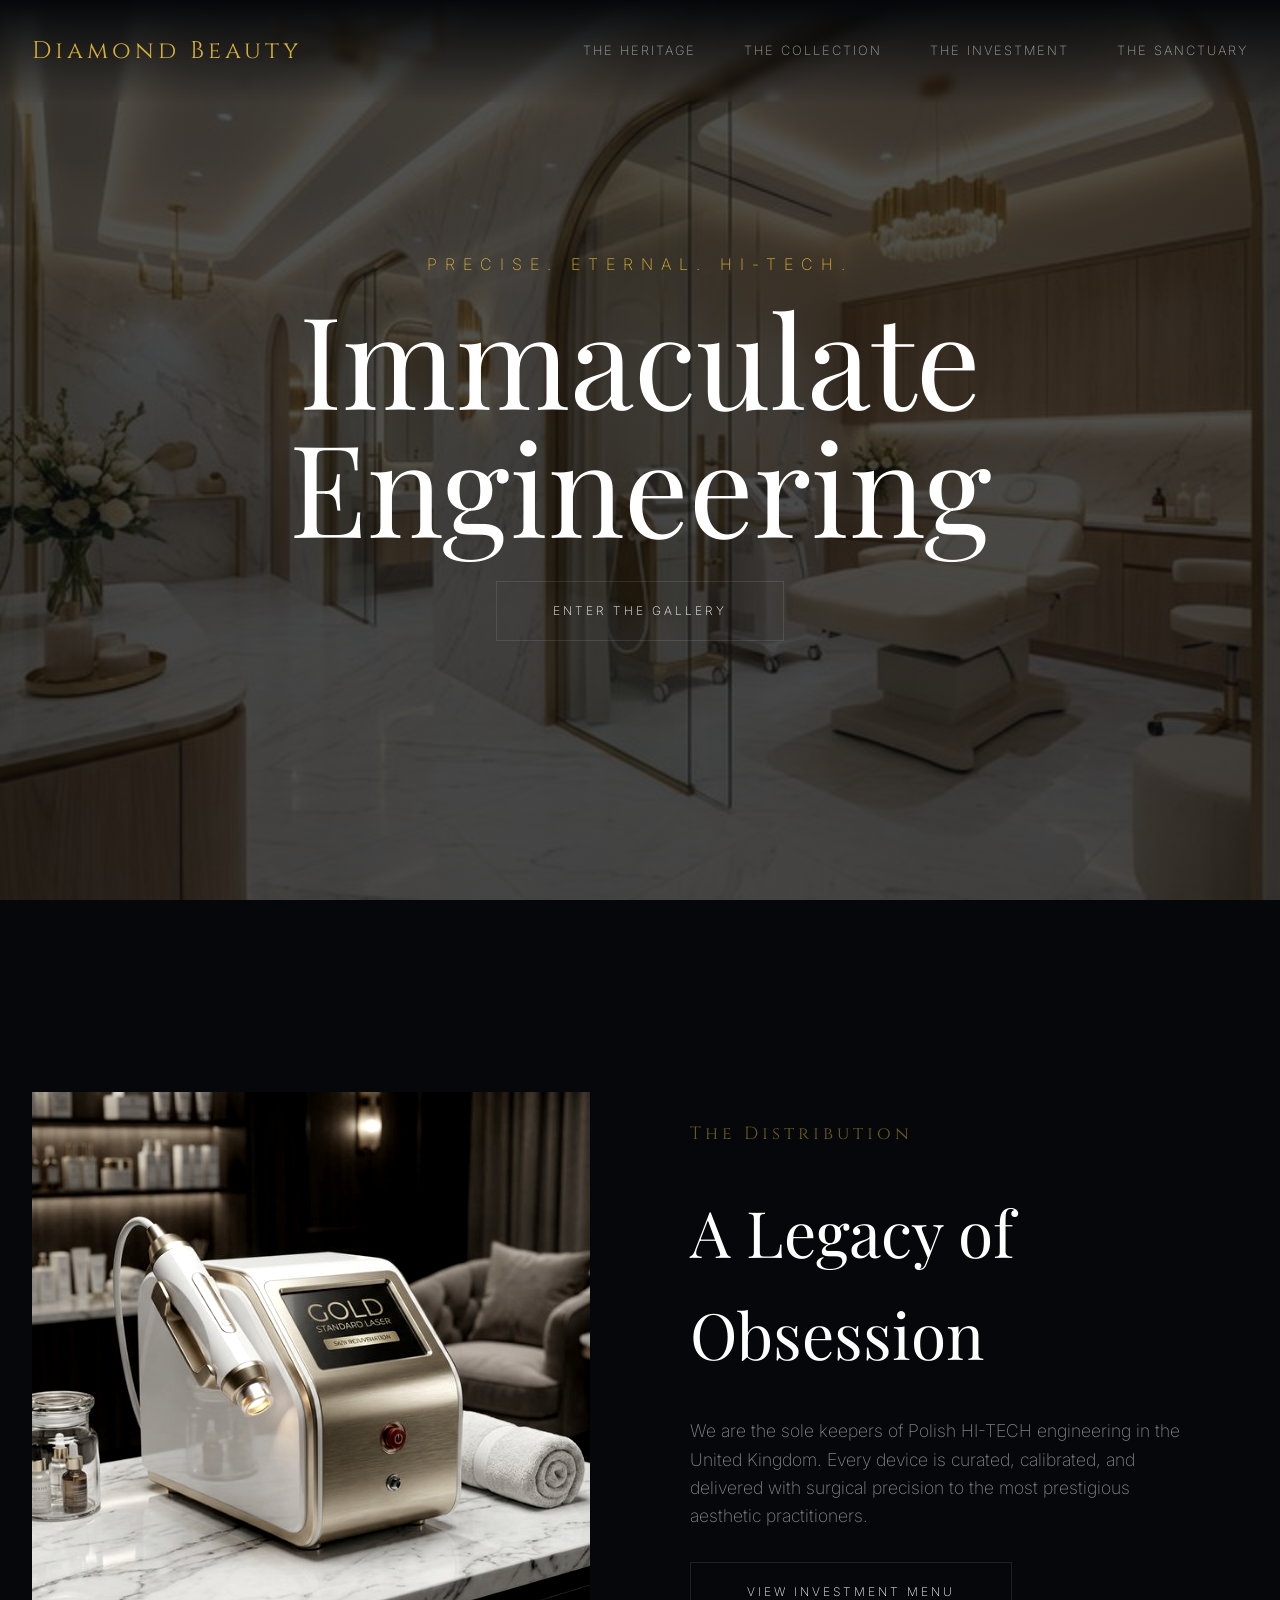
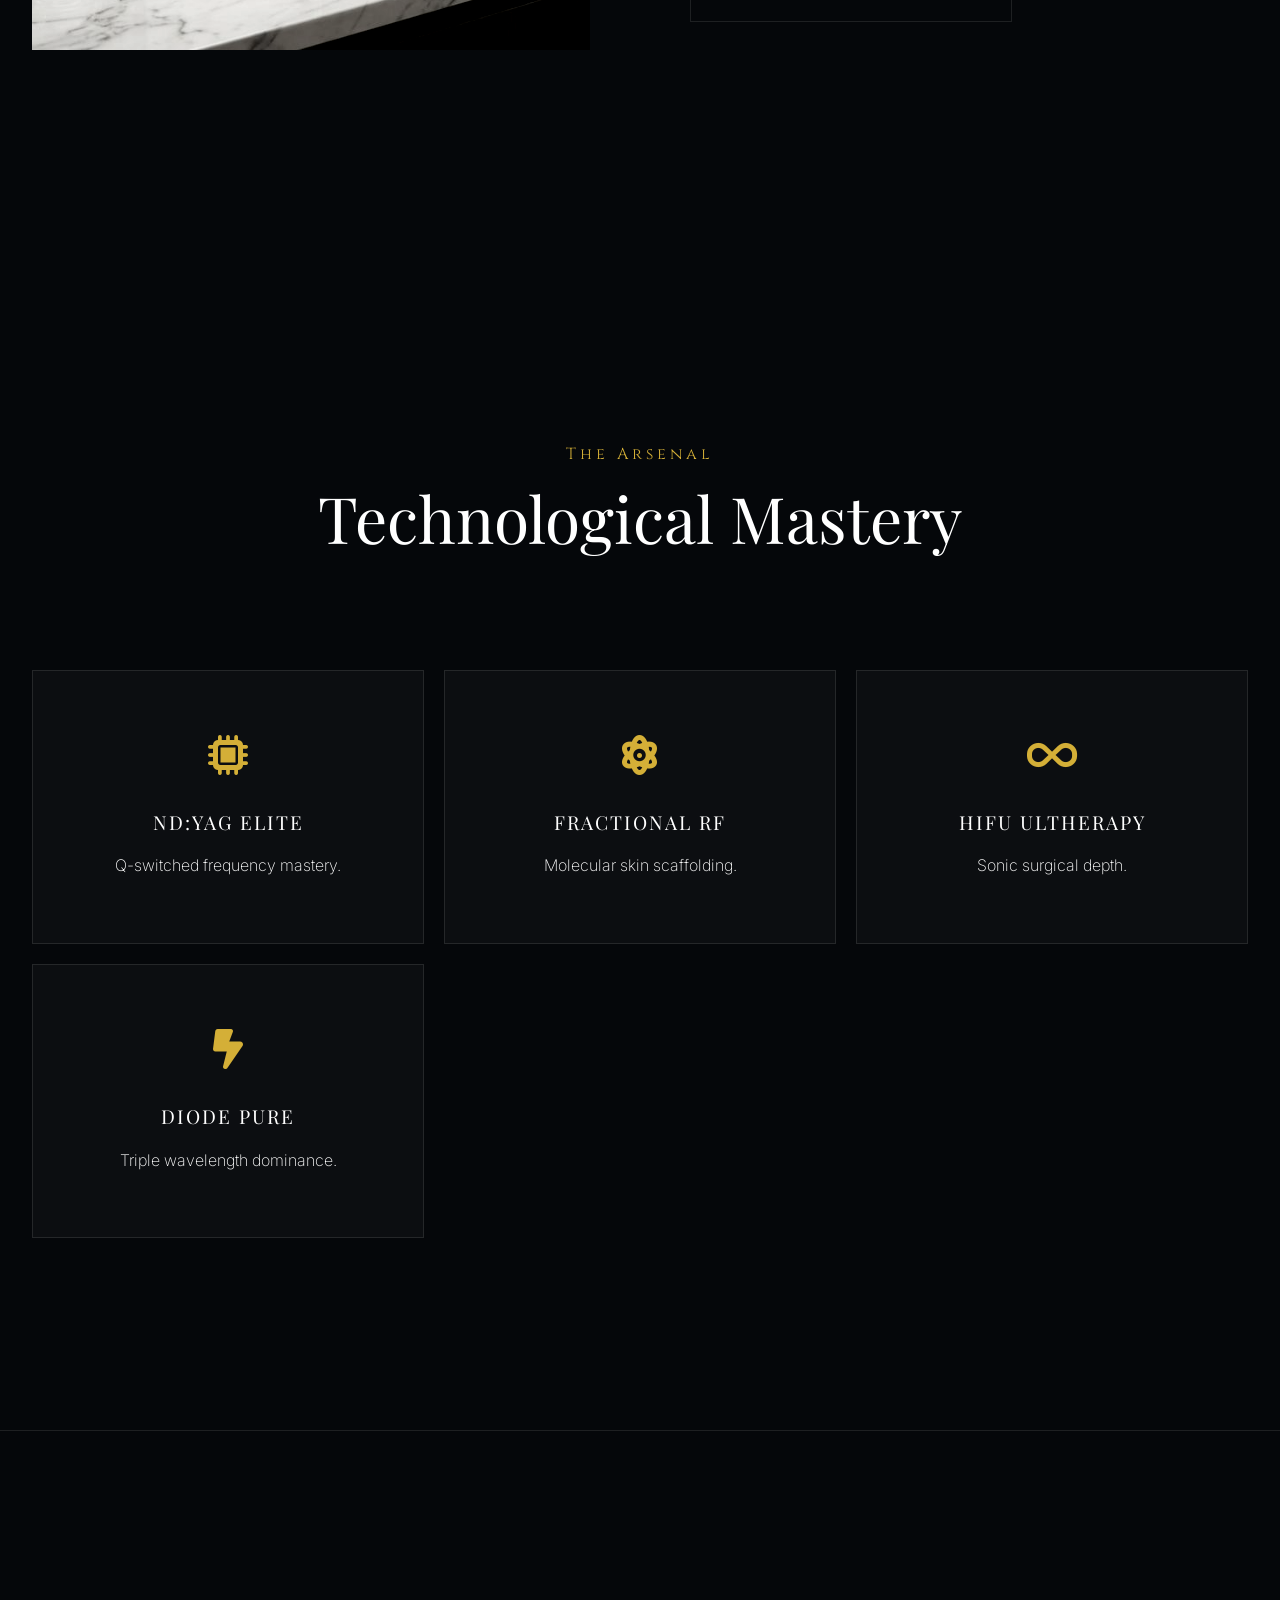
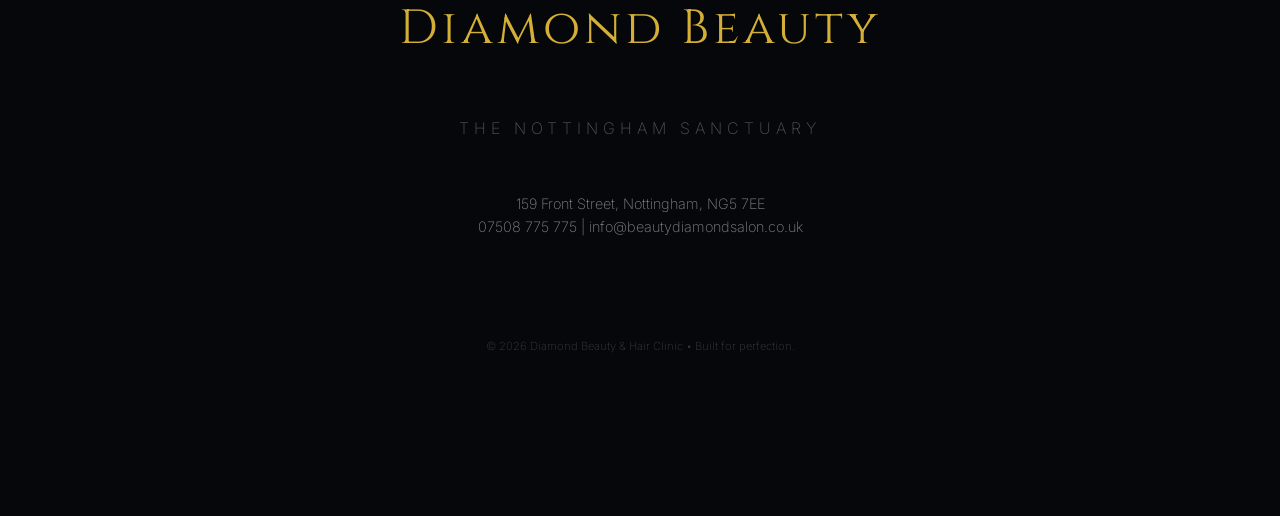
==== commit ba6833da: "dwa" ====
--- a/index.html
+++ b/index.html
@@ -1,1323 +1,397 @@
 <!DOCTYPE html>
 <html lang="en">
+
 <head>
     <meta charset="UTF-8">
     <meta name="viewport" content="width=device-width, initial-scale=1.0">
-    <title>Diamond Beauty & Hair Clinic - Premium Laser Equipment</title>
-    
-    <!-- Refined Typography -->
-    <link href="https://fonts.googleapis.com/css2?family=Cormorant+Garamond:ital,wght@0,300;0,400;0,500;0,600;0,700;1,300;1,400;1,500;1,600;1,700&family=Inter:wght@100;200;300;400;500&family=Dancing+Script:wght@400;500;600;700&family=Alex+Brush&family=Great+Vibes&family=Satisfy&display=swap" rel="stylesheet">
+    <title>Diamond Beauty | The Midnight Collection</title>
+    <link
+        href="https://fonts.googleapis.com/css2?family=Cinzel:wght@400;700&family=Inter:wght@200;400;600&family=Playfair+Display:ital,wght@0,400..900;1,400..900&display=swap"
+        rel="stylesheet">
     <link rel="stylesheet" href="https://cdnjs.cloudflare.com/ajax/libs/font-awesome/6.5.0/css/all.min.css">
-    
     <style>
+        :root {
+            --midnight: #05070A;
+            --obsidian: #0D1117;
+            --gold: #D4AF37;
+            --gold-glow: rgba(212, 175, 55, 0.3);
+            --white: #FFFFFF;
+            --glass: rgba(255, 255, 255, 0.03);
+            --glass-border: rgba(255, 255, 255, 0.1);
+        }
+
         * {
             margin: 0;
             padding: 0;
             box-sizing: border-box;
         }
 
-        :root {
-            /* Diamond Beauty Palette */
-            --crystal-blue: #E6F3FF;
-            --ice-blue: #F0F8FF;
-            --diamond-blue: #B8E0FF;
-            --sapphire: #4A90E2;
-            --deep-azure: #1a365d;
-            --pearl-white: #FEFEFE;
-            --platinum: #F5F7FA;
-            --text-dark: #2d3748;
-            --text-medium: #4a5568;
-            --glass-white: rgba(255, 255, 255, 0.25);
-            --shimmer: rgba(180, 224, 255, 0.4);
-        }
-
         body {
+            background-color: var(--midnight);
+            color: var(--white);
             font-family: 'Inter', sans-serif;
-            font-weight: 300;
-            line-height: 1.7;
-            color: var(--text-dark);
-            background: 
-                radial-gradient(circle at 20% 20%, rgba(230, 243, 255, 0.3) 0%, transparent 50%),
-                radial-gradient(circle at 80% 80%, rgba(184, 224, 255, 0.2) 0%, transparent 50%),
-                linear-gradient(135deg, #fafbfc 0%, #f7fafc 100%);
-            background-attachment: fixed;
             overflow-x: hidden;
-        }
-
-        /* Enhanced Liquid Glass System with Better Readability */
-        .liquidGlass-wrapper {
-            position: relative;
+            line-height: 1.6;
+            font-weight: 200;
+        }
+
+        h1,
+        h2,
+        h3,
+        .serif {
+            font-family: 'Playfair Display', serif;
+            font-weight: 400;
+        }
+
+        .cinzel {
+            font-family: 'Cinzel', serif;
+            letter-spacing: 4px;
+        }
+
+        /* Animated Background */
+        .bg-glow {
+            position: fixed;
+            top: 0;
+            left: 0;
+            width: 100vw;
+            height: 100vh;
+            background:
+                radial-gradient(circle at 20% 30%, rgba(212, 175, 55, 0.05) 0%, transparent 40%),
+                radial-gradient(circle at 80% 70%, rgba(212, 175, 55, 0.05) 0%, transparent 40%);
+            z-index: -1;
+            pointer-events: none;
+        }
+
+        /* Navigation */
+        nav {
+            position: fixed;
+            top: 0;
+            width: 100%;
+            padding: 2rem;
+            z-index: 1000;
             display: flex;
-            overflow: hidden;
-            cursor: pointer;
-            transition: all 0.4s cubic-bezier(0.175, 0.885, 0.32, 2.275);
-            isolation: isolate;
-        }
-
-        .liquidGlass-effect {
-            position: absolute;
-            z-index: 0;
-            inset: 0;
-            backdrop-filter: blur(20px) saturate(180%);
-            -webkit-backdrop-filter: blur(20px) saturate(180%);
-            filter: url(#diamond-distortion);
-            overflow: hidden;
-            isolation: isolate;
-        }
-
-        .liquidGlass-tint {
-            z-index: 1;
-            position: absolute;
-            inset: 0;
-            background: linear-gradient(145deg, 
-                rgba(255, 255, 255, 0.8) 0%, 
-                rgba(230, 243, 255, 0.6) 35%, 
-                rgba(184, 224, 255, 0.4) 65%,
-                rgba(255, 255, 255, 0.7) 100%);
-        }
-
-        .liquidGlass-shine {
-            position: absolute;
-            inset: 0;
-            z-index: 2;
-            overflow: hidden;
-            box-shadow: 
-                inset 2px 2px 4px 0 rgba(255, 255, 255, 0.9),
-                inset -2px -2px 4px 0 rgba(74, 144, 226, 0.1),
-                inset 1px 1px 2px 0 rgba(255, 255, 255, 1);
-        }
-
-        .liquidGlass-text {
-            z-index: 3;
-            position: relative;
-        }
-
-        /* Navigation with Liquid Glass */
-        .navbar {
-            position: fixed;
-            top: 20px;
-            left: 50%;
-            transform: translateX(-50%);
-            z-index: 1000;
-            border-radius: 2rem;
-            padding: 0.8rem;
-            transition: all 0.4s cubic-bezier(0.175, 0.885, 0.32, 2.275);
-            box-shadow: 0 8px 32px rgba(74, 144, 226, 0.15);
-        }
-
-        .navbar:hover {
-            padding: 1rem;
-            border-radius: 2.5rem;
-            box-shadow: 0 12px 48px rgba(74, 144, 226, 0.2);
-        }
-
-        .navbar,
-        .navbar .liquidGlass-effect,
-        .navbar .liquidGlass-tint,
-        .navbar .liquidGlass-shine {
-            border-radius: 2rem;
-        }
-
-        .navbar:hover .liquidGlass-effect,
-        .navbar:hover .liquidGlass-tint,
-        .navbar:hover .liquidGlass-shine {
-            border-radius: 2.5rem;
-        }
-
-        .nav-container {
+            justify-content: space-between;
+            align-items: center;
+            background: linear-gradient(to bottom, var(--midnight), transparent);
+            backdrop-filter: blur(5px);
+        }
+
+        .logo {
+            font-size: 1.5rem;
+            color: var(--gold);
+            text-decoration: none;
+            transition: 0.3s;
+        }
+
+        .logo:hover {
+            text-shadow: 0 0 15px var(--gold-glow);
+        }
+
+        .nav-links {
+            display: flex;
+            gap: 3rem;
+        }
+
+        .nav-links a {
+            text-decoration: none;
+            color: var(--white);
+            font-size: 0.8rem;
+            text-transform: uppercase;
+            letter-spacing: 2px;
+            opacity: 0.6;
+            transition: 0.3s;
+        }
+
+        .nav-links a:hover {
+            opacity: 1;
+            color: var(--gold);
+        }
+
+        /* Hero Section */
+        .hero {
+            height: 100vh;
             display: flex;
             align-items: center;
-            gap: 40px;
-            padding: 15px 30px;
-        }
-
-        .logo {
-            font-family: 'Great Vibes', cursive;
-            font-size: 2.2rem;
-            font-weight: 400;
-            color: var(--sapphire);
+            justify-content: center;
+            position: relative;
+            background: linear-gradient(rgba(5, 7, 10, 0.7), rgba(5, 7, 10, 0.7)), url('hero.png');
+            background-size: cover;
+            background-position: center;
+            padding: 0 2rem;
+        }
+
+        .hero-content {
+            text-align: center;
+            max-width: 900px;
+        }
+
+        .hero-content h1 {
+            font-size: clamp(3.5rem, 10vw, 8rem);
+            margin-bottom: 2rem;
+            line-height: 1;
+            transform: translateY(30px);
+            opacity: 0;
+            animation: fadeInUp 1s forwards ease-out;
+        }
+
+        .hero-content p {
+            font-size: 1rem;
+            text-transform: uppercase;
+            letter-spacing: 0.5rem;
+            color: var(--gold);
+            margin-bottom: 1rem;
+            opacity: 0;
+            animation: fadeIn 1.5s forwards 0.5s;
+        }
+
+        /* Buttons */
+        .btn {
+            display: inline-block;
+            padding: 1.2rem 3.5rem;
+            background: transparent;
+            color: var(--white);
             text-decoration: none;
-            position: relative;
-            letter-spacing: 1px;
-            z-index: 3;
-            text-shadow: 0 2px 8px rgba(255, 255, 255, 0.8);
-        }
-
-        .logo::before {
-            content: '💎';
-            margin-right: 15px;
-            font-size: 1.8rem;
-            filter: drop-shadow(0 0 8px rgba(74,144,226,0.6));
-            animation: diamondPulse 3s ease-in-out infinite;
-        }
-
-        @keyframes diamondPulse {
-            0%, 100% { transform: scale(1) rotate(0deg); }
-            50% { transform: scale(1.1) rotate(10deg); }
-        }
-
-        .nav-menu {
-            display: flex;
-            list-style: none;
-            gap: 25px;
-        }
-
-        .nav-link {
-            font-family: 'Cormorant Garamond', serif;
-            font-size: 1.1rem;
-            font-weight: 400;
-            color: var(--text-dark);
-            text-decoration: none;
-            padding: 8px 16px;
-            border-radius: 12px;
-            transition: all 0.3s ease;
-            position: relative;
-            z-index: 3;
-            text-shadow: 0 1px 3px rgba(255, 255, 255, 0.8);
-        }
-
-        .nav-link:hover {
-            background: rgba(255, 255, 255, 0.5);
-            backdrop-filter: blur(10px);
-            color: var(--sapphire);
-            box-shadow: inset -1px -1px 2px rgba(74, 144, 226, 0.2);
-            transform: translateY(-1px);
-        }
-
-        /* Hero Section */
-        .hero {
-            min-height: 100vh;
-            display: flex;
-            align-items: center;
+            text-transform: uppercase;
+            letter-spacing: 3px;
+            font-size: 0.75rem;
+            border: 1px solid var(--glass-border);
             position: relative;
             overflow: hidden;
-            padding: 0 40px;
-        }
-
-        .hero-container {
+            transition: 0.5s;
+        }
+
+        .btn::before {
+            content: '';
+            position: absolute;
+            top: 0;
+            left: -100%;
+            width: 100%;
+            height: 100%;
+            background: linear-gradient(90deg, transparent, rgba(212, 175, 55, 0.2), transparent);
+            transition: 0.5s;
+        }
+
+        .btn:hover::before {
+            left: 100%;
+        }
+
+        .btn:hover {
+            border-color: var(--gold);
+            box-shadow: 0 0 20px var(--gold-glow);
+        }
+
+        /* Scroll Sections */
+        section {
+            padding: 15vw 2rem;
             max-width: 1400px;
             margin: 0 auto;
+        }
+
+        .grid {
             display: grid;
             grid-template-columns: 1fr 1fr;
-            gap: 80px;
+            gap: 100px;
             align-items: center;
+        }
+
+        .reveal-img {
+            position: relative;
+            overflow: hidden;
+        }
+
+        .reveal-img img {
             width: 100%;
-        }
-
-        .hero-content {
-            z-index: 2;
-        }
-
-        .hero-title {
-            font-family: 'Cormorant Garamond', serif;
-            font-size: clamp(3.5rem, 6vw, 7rem);
-            font-weight: 300;
-            line-height: 1.1;
-            color: var(--text-dark);
-            margin-bottom: 30px;
-            letter-spacing: -1px;
-            text-shadow: 0 2px 8px rgba(255, 255, 255, 0.8);
-        }
-
-        .hero-title .script {
-            font-family: 'Dancing Script', cursive;
-            font-weight: 500;
-            color: var(--sapphire);
-        }
-
-        .hero-subtitle {
-            font-family: 'Cormorant Garamond', serif;
-            font-size: 1.4rem;
-            font-weight: 300;
-            color: var(--text-medium);
-            margin-bottom: 40px;
-            font-style: italic;
-            text-shadow: 0 1px 3px rgba(255, 255, 255, 0.8);
-        }
-
-        /* Liquid Glass Button */
-        .cta-button {
-            border-radius: 2.5rem;
-            padding: 1.2rem 2.5rem;
-            font-family: 'Cormorant Garamond', serif;
-            font-size: 1.2rem;
-            font-weight: 500;
-            color: var(--sapphire);
-            text-decoration: none;
-            display: inline-flex;
-            align-items: center;
-            gap: 12px;
-            transition: all 0.4s cubic-bezier(0.175, 0.885, 0.32, 2.275);
-            box-shadow: 0 8px 32px rgba(74, 144, 226, 0.15);
-            text-shadow: 0 1px 3px rgba(255, 255, 255, 0.8);
-        }
-
-        .cta-button:hover {
-            padding: 1.4rem 2.8rem;
-            border-radius: 3rem;
-            color: var(--deep-azure);
-            box-shadow: 0 12px 48px rgba(74, 144, 226, 0.25);
-            transform: translateY(-2px);
-        }
-
-        .cta-button,
-        .cta-button .liquidGlass-effect,
-        .cta-button .liquidGlass-tint,
-        .cta-button .liquidGlass-shine {
-            border-radius: 2.5rem;
-        }
-
-        .cta-button:hover .liquidGlass-effect,
-        .cta-button:hover .liquidGlass-tint,
-        .cta-button:hover .liquidGlass-shine {
-            border-radius: 3rem;
-        }
-
-        /* Hero Image with Liquid Glass */
-        .hero-image {
-            position: relative;
-            border-radius: 2rem;
-            padding: 1rem;
-            transition: all 0.4s cubic-bezier(0.175, 0.885, 0.32, 2.275);
-            box-shadow: 0 20px 60px rgba(74, 144, 226, 0.1);
-        }
-
-        .hero-image:hover {
-            padding: 1.3rem;
-            border-radius: 2.5rem;
-            box-shadow: 0 25px 80px rgba(74, 144, 226, 0.15);
-        }
-
-        .hero-image,
-        .hero-image .liquidGlass-effect,
-        .hero-image .liquidGlass-tint,
-        .hero-image .liquidGlass-shine {
-            border-radius: 2rem;
-        }
-
-        .hero-image:hover .liquidGlass-effect,
-        .hero-image:hover .liquidGlass-tint,
-        .hero-image:hover .liquidGlass-shine {
-            border-radius: 2.5rem;
-        }
-
-        .main-product {
-            width: 100%;
-            height: auto;
-            border-radius: 1.5rem;
-            transition: all 0.4s cubic-bezier(0.175, 0.885, 0.32, 2.275);
-            z-index: 3;
-            position: relative;
-        }
-
-        .hero-image:hover .main-product {
-            transform: scale(0.98);
-            border-radius: 2rem;
-        }
-
-        /* Section Styling */
-        .section {
-            padding: 120px 40px;
-            position: relative;
-        }
-
-        .container {
-            max-width: 1400px;
-            margin: 0 auto;
-        }
-
-        .section-header {
-            text-align: center;
-            margin-bottom: 80px;
-        }
-
-        .section-subtitle {
-            font-family: 'Dancing Script', cursive;
-            font-size: 2.2rem;
-            color: var(--sapphire);
-            margin-bottom: 15px;
-            font-weight: 500;
-            text-shadow: 0 2px 8px rgba(255, 255, 255, 0.8);
-        }
-
-        .section-title {
-            font-family: 'Cormorant Garamond', serif;
-            font-size: clamp(2.5rem, 4vw, 4rem);
-            font-weight: 300;
-            color: var(--text-dark);
-            margin-bottom: 25px;
-            letter-spacing: -0.5px;
-            text-shadow: 0 2px 8px rgba(255, 255, 255, 0.8);
-        }
-
-        .section-description {
-            font-family: 'Cormorant Garamond', serif;
-            font-size: 1.2rem;
-            font-weight: 300;
-            color: var(--text-medium);
-            max-width: 700px;
-            margin: 0 auto;
-            line-height: 1.6;
-            text-shadow: 0 1px 3px rgba(255, 255, 255, 0.8);
-        }
-
-        /* Company Card with Liquid Glass */
-        .company-card {
-            border-radius: 3rem;
-            padding: 3rem;
-            margin: 80px 0;
-            transition: all 0.4s cubic-bezier(0.175, 0.885, 0.32, 2.275);
-            box-shadow: 0 20px 60px rgba(74, 144, 226, 0.1);
-        }
-
-        .company-card:hover {
-            padding: 3.5rem;
-            border-radius: 3.5rem;
-            box-shadow: 0 25px 80px rgba(74, 144, 226, 0.15);
-        }
-
-        .company-card,
-        .company-card .liquidGlass-effect,
-        .company-card .liquidGlass-tint,
-        .company-card .liquidGlass-shine {
-            border-radius: 3rem;
-        }
-
-        .company-card:hover .liquidGlass-effect,
-        .company-card:hover .liquidGlass-tint,
-        .company-card:hover .liquidGlass-shine {
-            border-radius: 3.5rem;
-        }
-
-        .company-card h2 {
-            font-family: 'Cormorant Garamond', serif;
-            font-size: 2.8rem;
-            font-weight: 400;
-            color: var(--text-dark);
-            margin-bottom: 40px;
-            text-align: center;
-            z-index: 3;
-            position: relative;
-            text-shadow: 0 2px 8px rgba(255, 255, 255, 0.8);
-        }
-
-        /* Fixed italic styling */
-        .company-card h2 em {
-            font-family: 'Dancing Script', cursive;
-            font-style: normal;
-            color: var(--sapphire);
-            font-weight: 500;
-        }
-
-        .company-card p {
-            font-family: 'Cormorant Garamond', serif;
-            font-size: 1.15rem;
-            font-weight: 400;
-            line-height: 1.8;
-            margin-bottom: 25px;
-            text-align: justify;
-            color: var(--text-dark);
-            z-index: 3;
-            position: relative;
-            text-shadow: 0 1px 3px rgba(255, 255, 255, 0.8);
-        }
-
-        .highlight {
-            color: var(--sapphire);
-            font-weight: 500;
-        }
-
-        /* Brand Tags with Liquid Glass */
-        .brand-tag {
-            border-radius: 1.5rem;
-            padding: 0.5rem 1rem;
-            font-weight: 500;
-            color: var(--sapphire);
-            display: inline-block;
-            font-size: 0.95rem;
-            margin: 0 4px;
-            transition: all 0.3s cubic-bezier(0.175, 0.885, 0.32, 2.275);
-            position: relative;
-            text-shadow: 0 1px 3px rgba(255, 255, 255, 0.8);
-            box-shadow: 0 4px 16px rgba(74, 144, 226, 0.1);
-        }
-
-        .brand-tag:hover {
-            padding: 0.6rem 1.2rem;
-            border-radius: 1.8rem;
-            transform: translateY(-1px);
-            box-shadow: 0 6px 24px rgba(74, 144, 226, 0.15);
-        }
-
-        .brand-tag .liquidGlass-effect {
-            backdrop-filter: blur(15px);
-        }
-
-        /* Product Tabs with Liquid Glass */
-        .product-tabs {
-            margin-top: 60px;
-        }
-
-        .tab-nav {
-            display: flex;
-            justify-content: center;
-            gap: 20px;
-            margin-bottom: 50px;
-            flex-wrap: wrap;
-        }
-
-        .tab-button {
-            border-radius: 2rem;
-            padding: 1rem 2rem;
-            font-family: 'Cormorant Garamond', serif;
+            filter: grayscale(0.5) contrast(1.2);
+            transition: 1s cubic-bezier(0.16, 1, 0.3, 1);
+        }
+
+        .reveal-img:hover img {
+            filter: grayscale(0) contrast(1);
+            transform: scale(1.05);
+        }
+
+        .text-content h2 {
+            font-size: 4rem;
+            margin-bottom: 2rem;
+            color: var(--white);
+        }
+
+        .text-content p {
             font-size: 1.1rem;
-            font-weight: 500;
-            color: var(--text-dark);
-            cursor: pointer;
-            border: none;
-            background: none;
-            transition: all 0.4s cubic-bezier(0.175, 0.885, 0.32, 2.275);
-            text-shadow: 0 1px 3px rgba(255, 255, 255, 0.8);
-            box-shadow: 0 4px 16px rgba(74, 144, 226, 0.05);
-        }
-
-        .tab-button.active,
-        .tab-button:hover {
-            padding: 1.2rem 2.3rem;
-            border-radius: 2.5rem;
-            color: var(--sapphire);
-            transform: translateY(-1px);
-            box-shadow: 0 8px 32px rgba(74, 144, 226, 0.15);
-        }
-
-        .tab-button,
-        .tab-button .liquidGlass-effect,
-        .tab-button .liquidGlass-tint,
-        .tab-button .liquidGlass-shine {
-            border-radius: 2rem;
-        }
-
-        .tab-button.active .liquidGlass-effect,
-        .tab-button.active .liquidGlass-tint,
-        .tab-button.active .liquidGlass-shine,
-        .tab-button:hover .liquidGlass-effect,
-        .tab-button:hover .liquidGlass-tint,
-        .tab-button:hover .liquidGlass-shine {
-            border-radius: 2.5rem;
-        }
-
-        .tab-content {
-            display: none;
-            border-radius: 3rem;
-            padding: 3rem;
-            animation: fadeInUp 0.6s ease-out;
-            transition: all 0.4s cubic-bezier(0.175, 0.885, 0.32, 2.275);
-            box-shadow: 0 20px 60px rgba(74, 144, 226, 0.1);
-        }
-
-        .tab-content.active {
-            display: block;
-        }
-
-        .tab-content:hover {
-            padding: 3.5rem;
-            border-radius: 3.5rem;
-            box-shadow: 0 25px 80px rgba(74, 144, 226, 0.15);
-        }
-
-        .tab-content,
-        .tab-content .liquidGlass-effect,
-        .tab-content .liquidGlass-tint,
-        .tab-content .liquidGlass-shine {
-            border-radius: 3rem;
-        }
-
-        .tab-content:hover .liquidGlass-effect,
-        .tab-content:hover .liquidGlass-tint,
-        .tab-content:hover .liquidGlass-shine {
-            border-radius: 3.5rem;
-        }
-
-        @keyframes fadeInUp {
-            from { opacity: 0; transform: translateY(30px); }
-            to { opacity: 1; transform: translateY(0); }
-        }
-
-        .product-showcase {
-            display: grid;
-            grid-template-columns: 1fr 1.2fr;
-            gap: 60px;
-            align-items: center;
-        }
-
-        .product-image {
-            position: relative;
-            border-radius: 2rem;
-            overflow: hidden;
-            padding: 1rem;
-            transition: all 0.4s cubic-bezier(0.175, 0.885, 0.32, 2.275);
-            box-shadow: 0 15px 40px rgba(74, 144, 226, 0.1);
-        }
-
-        .product-image:hover {
-            padding: 1.3rem;
-            border-radius: 2.5rem;
-            box-shadow: 0 20px 60px rgba(74, 144, 226, 0.15);
-        }
-
-        .product-image img {
-            width: 100%;
-            height: auto;
-            border-radius: 1.5rem;
-            transition: all 0.4s cubic-bezier(0.175, 0.885, 0.32, 2.275);
-            z-index: 3;
-            position: relative;
-        }
-
-        .product-image:hover img {
-            transform: scale(0.98);
-            border-radius: 2rem;
-        }
-
-        .product-details {
-            z-index: 3;
-            position: relative;
-        }
-
-        .product-details h3 {
-            font-family: 'Cormorant Garamond', serif;
-            font-size: 2.2rem;
-            font-weight: 400;
-            color: var(--text-dark);
-            margin-bottom: 25px;
-            text-shadow: 0 1px 3px rgba(255, 255, 255, 0.8);
-        }
-
-        .product-details h3 em {
-            font-family: 'Dancing Script', cursive;
-            font-style: normal;
-            color: var(--sapphire);
-            font-weight: 500;
-        }
-
-        .product-details p {
-            font-family: 'Cormorant Garamond', serif;
-            font-size: 1.1rem;
-            font-weight: 400;
-            line-height: 1.7;
-            margin-bottom: 20px;
-            color: var(--text-dark);
-            text-shadow: 0 1px 3px rgba(255, 255, 255, 0.8);
-        }
-
-        .product-list {
-            list-style: none;
-            margin: 25px 0;
-        }
-
-        .product-list li {
-            font-family: 'Cormorant Garamond', serif;
-            font-size: 1.05rem;
-            font-weight: 400;
-            padding: 12px 0;
-            position: relative;
-            padding-left: 25px;
-            transition: all 0.3s ease;
-            color: var(--text-dark);
-            text-shadow: 0 1px 3px rgba(255, 255, 255, 0.8);
-        }
-
-        .product-list li::before {
-            content: '◆';
-            position: absolute;
-            left: 0;
-            color: var(--sapphire);
-            font-size: 0.8rem;
-        }
-
-        .product-list li:hover {
-            color: var(--sapphire);
-            transform: translateX(8px);
-        }
-
-        .product-list li strong {
-            font-weight: 600;
-            color: var(--sapphire);
-        }
-
-        /* Specs Card with Liquid Glass */
-        .specs-card {
-            border-radius: 2rem;
-            padding: 2rem;
-            margin: 30px 0;
-            transition: all 0.4s cubic-bezier(0.175, 0.885, 0.32, 2.275);
-            box-shadow: 0 10px 30px rgba(74, 144, 226, 0.08);
-        }
-
-        .specs-card:hover {
-            padding: 2.3rem;
-            border-radius: 2.5rem;
-            box-shadow: 0 15px 45px rgba(74, 144, 226, 0.12);
-        }
-
-        .specs-card h4 {
-            font-family: 'Dancing Script', cursive;
-            font-size: 1.6rem;
-            color: var(--sapphire);
-            margin-bottom: 15px;
-            z-index: 3;
-            position: relative;
-            text-shadow: 0 1px 3px rgba(255, 255, 255, 0.8);
-        }
-
-        .specs-card p {
-            z-index: 3;
-            position: relative;
-            color: var(--text-dark);
-            font-weight: 400;
-            text-shadow: 0 1px 3px rgba(255, 255, 255, 0.8);
-        }
-
-        /* Crystal Button */
-        .crystal-button {
-            border-radius: 2rem;
-            padding: 1rem 2rem;
-            color: var(--sapphire);
-            text-decoration: none;
-            font-family: 'Cormorant Garamond', serif;
-            font-size: 1.1rem;
-            font-weight: 500;
-            display: inline-flex;
-            align-items: center;
-            gap: 10px;
-            transition: all 0.4s cubic-bezier(0.175, 0.885, 0.32, 2.275);
-            box-shadow: 0 6px 24px rgba(74, 144, 226, 0.1);
-            text-shadow: 0 1px 3px rgba(255, 255, 255, 0.8);
-        }
-
-        .crystal-button:hover {
-            padding: 1.2rem 2.3rem;
-            border-radius: 2.5rem;
-            color: var(--deep-azure);
-            transform: translateY(-2px);
-            box-shadow: 0 10px 40px rgba(74, 144, 226, 0.15);
-        }
-
-        .crystal-button i {
-            transition: all 0.4s ease;
-        }
-
-        .crystal-button:hover i {
-            transform: scale(0.95);
-        }
-
-        /* Footer with Liquid Glass */
-        .footer {
-            border-radius: 3rem 3rem 0 0;
-            padding: 4rem;
-            margin-top: 100px;
-            transition: all 0.4s cubic-bezier(0.175, 0.885, 0.32, 2.275);
-            box-shadow: 0 -10px 40px rgba(74, 144, 226, 0.1);
-        }
-
-        .footer-content {
+            margin-bottom: 2rem;
+            opacity: 0.5;
+            max-width: 500px;
+        }
+
+        /* Collection Grid */
+        .collection {
             display: grid;
             grid-template-columns: repeat(auto-fit, minmax(300px, 1fr));
-            gap: 50px;
-            margin-bottom: 50px;
-            z-index: 3;
-            position: relative;
-        }
-
-        .footer-section h3 {
-            font-family: 'Dancing Script', cursive;
-            font-size: 1.8rem;
-            color: var(--sapphire);
-            margin-bottom: 25px;
-            text-shadow: 0 1px 3px rgba(255, 255, 255, 0.8);
-        }
-
-        .footer-section p {
-            font-family: 'Cormorant Garamond', serif;
-            font-size: 1.05rem;
-            font-weight: 400;
-            line-height: 1.7;
-            color: var(--text-dark);
-            text-shadow: 0 1px 3px rgba(255, 255, 255, 0.8);
-        }
-
-        .contact-item {
-            display: flex;
-            align-items: center;
-            gap: 15px;
-            margin: 15px 0;
-            font-family: 'Cormorant Garamond', serif;
-            font-size: 1.05rem;
-            color: var(--text-dark);
-            transition: all 0.3s ease;
-            text-shadow: 0 1px 3px rgba(255, 255, 255, 0.8);
-        }
-
-        .contact-item:hover {
-            color: var(--sapphire);
-            transform: translateX(5px);
-        }
-
-        .contact-item i {
-            color: var(--sapphire);
-            width: 20px;
-        }
-
-        .footer-bottom {
+            gap: 20px;
+        }
+
+        .item-card {
+            background: var(--glass);
+            border: 1px solid var(--glass-border);
+            padding: 4rem 2rem;
             text-align: center;
-            padding-top: 30px;
-            border-top: 1px solid rgba(74,144,226,0.2);
-            font-family: 'Cormorant Garamond', serif;
-            color: var(--text-medium);
-            z-index: 3;
-            position: relative;
-            text-shadow: 0 1px 3px rgba(255, 255, 255, 0.8);
-        }
-
-        /* Mobile Responsive */
-        @media (max-width: 768px) {
-            .navbar {
-                top: 10px;
-                left: 10px;
-                right: 10px;
-                transform: none;
-            }
-            
-            .nav-container {
-                flex-direction: column;
-                gap: 20px;
-                padding: 20px;
-            }
-            
-            .hero-container {
+            transition: 0.4s;
+            cursor: pointer;
+        }
+
+        .item-card:hover {
+            background: rgba(212, 175, 55, 0.05);
+            border-color: var(--gold);
+            transform: translateY(-10px);
+        }
+
+        .item-card i {
+            font-size: 2.5rem;
+            color: var(--gold);
+            margin-bottom: 2rem;
+            display: block;
+        }
+
+        .item-card h3 {
+            font-size: 1.2rem;
+            text-transform: uppercase;
+            letter-spacing: 2px;
+            margin-bottom: 1rem;
+        }
+
+        /* Animations */
+        @keyframes fadeInUp {
+            from {
+                transform: translateY(50px);
+                opacity: 0;
+            }
+
+            to {
+                transform: translateY(0);
+                opacity: 1;
+            }
+        }
+
+        @keyframes fadeIn {
+            from {
+                opacity: 0;
+            }
+
+            to {
+                opacity: 1;
+            }
+        }
+
+        /* Footer */
+        footer {
+            padding: 10rem 2rem;
+            text-align: center;
+            border-top: 1px solid var(--glass-border);
+        }
+
+        .footer-logo {
+            font-size: 3rem;
+            margin-bottom: 3rem;
+            display: block;
+            color: var(--gold);
+        }
+
+        @media (max-width: 900px) {
+            .grid {
                 grid-template-columns: 1fr;
-                gap: 40px;
-                text-align: center;
-            }
-            
-            .product-showcase {
-                grid-template-columns: 1fr;
-                gap: 40px;
-            }
-            
-            .tab-nav {
-                flex-direction: column;
-                align-items: center;
-                gap: 15px;
-            }
-            
-            .section {
-                padding: 80px 20px;
-            }
-
-            .company-card,
-            .tab-content,
-            .footer {
-                padding: 2rem;
-            }
-
-            .company-card:hover,
-            .tab-content:hover {
-                padding: 2.5rem;
-            }
-        }
-
-        /* Floating Elements */
-        .floating-diamonds {
-            position: absolute;
-            width: 100%;
-            height: 100%;
-            pointer-events: none;
-            z-index: 1;
-        }
-
-        .floating-diamond {
-            position: absolute;
-            width: 6px;
-            height: 6px;
-            background: var(--sapphire);
-            transform: rotate(45deg);
-            opacity: 0.2;
-            animation: floatDiamond 8s ease-in-out infinite;
-        }
-
-        .floating-diamond:nth-child(1) { top: 15%; left: 10%; animation-delay: 0s; }
-        .floating-diamond:nth-child(2) { top: 40%; right: 15%; animation-delay: 2s; }
-        .floating-diamond:nth-child(3) { bottom: 25%; left: 20%; animation-delay: 4s; }
-        .floating-diamond:nth-child(4) { top: 70%; right: 25%; animation-delay: 6s; }
-
-        @keyframes floatDiamond {
-            0%, 100% { 
-                transform: rotate(45deg) translateY(0px) scale(1); 
-                opacity: 0.2; 
-            }
-            50% { 
-                transform: rotate(45deg) translateY(-20px) scale(1.2); 
-                opacity: 0.4; 
+                gap: 50px;
+            }
+
+            .nav-links {
+                display: none;
+            }
+
+            .text-content h2 {
+                font-size: 3rem;
             }
         }
     </style>
 </head>
+
 <body>
-    <!-- Navigation with Liquid Glass -->
-    <nav class="navbar liquidGlass-wrapper">
-        <div class="liquidGlass-effect"></div>
-        <div class="liquidGlass-tint"></div>
-        <div class="liquidGlass-shine"></div>
-        <div class="liquidGlass-text">
-            <div class="nav-container">
-                <a href="#" class="logo">Diamond Beauty</a>
-                <ul class="nav-menu">
-                    <li><a href="#home" class="nav-link">Home</a></li>
-                    <li><a href="#about" class="nav-link">About</a></li>
-                    <li><a href="#products" class="nav-link">Collection</a></li>
-                    <li><a href="#services" class="nav-link">Services</a></li>
-                    <li><a href="#contact" class="nav-link">Contact</a></li>
-                </ul>
-            </div>
+
+    <div class="bg-glow"></div>
+
+    <nav>
+        <a href="index.html" class="logo cinzel">Diamond Beauty</a>
+        <div class="nav-links">
+            <a href="#about">The Heritage</a>
+            <a href="#collection">The Collection</a>
+            <a href="prices.html">The Investment</a>
+            <a href="#contact">The Sanctuary</a>
         </div>
     </nav>
 
-    <!-- Hero Section -->
-    <section class="hero" id="home">
-        <div class="floating-diamonds">
-            <div class="floating-diamond"></div>
-            <div class="floating-diamond"></div>
-            <div class="floating-diamond"></div>
-            <div class="floating-diamond"></div>
-        </div>
-        <div class="hero-container">
-            <div class="hero-content">
-                <h1 class="hero-title">
-                    Exquisite <span class="script">Laser</span><br>
-                    Equipment <span class="script">Collection</span>
-                </h1>
-                <p class="hero-subtitle">
-                    <em>Refined beauty technology for discerning professionals</em>
+    <div class="hero">
+        <div class="hero-content">
+            <p>Precise. Eternal. HI-TECH.</p>
+            <h1>Immaculate <br>Engineering</h1>
+            <a href="#collection" class="btn">Enter The Gallery</a>
+        </div>
+    </div>
+
+    <section id="about">
+        <div class="grid">
+            <div class="reveal-img">
+                <img src="laser.png" alt="Precision Laser">
+            </div>
+            <div class="text-content">
+                <p class="cinzel" style="color: var(--gold);">The Distribution</p>
+                <h2>A Legacy of <br>Obsession</h2>
+                <p>We are the sole keepers of Polish HI-TECH engineering in the United Kingdom. Every device is curated,
+                    calibrated, and delivered with surgical precision to the most prestigious aesthetic practitioners.
                 </p>
-                <a href="#products" class="cta-button liquidGlass-wrapper">
-                    <div class="liquidGlass-effect"></div>
-                    <div class="liquidGlass-tint"></div>
-                    <div class="liquidGlass-shine"></div>
-                    <div class="liquidGlass-text">
-                        <i class="fas fa-gem"></i>
-                        <span>Discover Our Collection</span>
-                    </div>
-                </a>
-            </div>
-            <div class="hero-image liquidGlass-wrapper">
-                <div class="liquidGlass-effect"></div>
-                <div class="liquidGlass-tint"></div>
-                <div class="liquidGlass-shine"></div>
-                <div class="liquidGlass-text">
-                    <img src="https://beautydiamondsalon.co.uk/wp-content/uploads/2019/01/hi-tech.jpg" alt="Premium Laser Equipment" class="main-product">
-                </div>
+                <a href="prices.html" class="btn">View Investment Menu</a>
             </div>
         </div>
     </section>
 
-    <!-- About Section -->
-    <section class="section" id="about">
-        <div class="container">
-            <div class="section-header">
-                <h2 class="section-subtitle">Our Heritage</h2>
-                <h1 class="section-title">Diamond Beauty & Hair Clinic</h1>
-                <p class="section-description">
-                    <em>Exclusive distributor of HI-TECH professional laser equipment, 
-                    crafted with Polish precision and European elegance</em>
-                </p>
-            </div>
-
-            <div class="company-card liquidGlass-wrapper">
-                <div class="liquidGlass-effect"></div>
-                <div class="liquidGlass-tint"></div>
-                <div class="liquidGlass-shine"></div>
-                <div class="liquidGlass-text">
-                    <h2>Excellence in <em>Beauty Technology</em></h2>
-                    
-                    <p><strong class="highlight">Diamond Beauty & Hair Clinic</strong>, elegantly positioned in Nottingham, serves as the distinguished distributor of <span class="brand-tag liquidGlass-wrapper">
-                        <div class="liquidGlass-effect"></div>
-                        <div class="liquidGlass-tint"></div>
-                        <div class="liquidGlass-shine"></div>
-                        <div class="liquidGlass-text">HI-TECH</div>
-                    </span> – Poland's most prestigious manufacturer of professional lasers and advanced beauty devices.</p>
-                    
-                    <p>Our <span class="brand-tag liquidGlass-wrapper">
-                        <div class="liquidGlass-effect"></div>
-                        <div class="liquidGlass-tint"></div>
-                        <div class="liquidGlass-shine"></div>
-                        <div class="liquidGlass-text">LASER HI-TECH</div>
-                    </span> collection represents the zenith of Polish craftsmanship, refined through decades of meticulous development. Each device is assembled using components from the world's most respected electronics manufacturers, ensuring unparalleled performance and longevity.</p>
-                    
-                    <p>Our distinguished team of master engineers, skilled technicians, certified installers, and dedicated service specialists guarantees the exceptional durability and reliability that defines our brand. We are committed to continuous innovation and the thoughtful expansion of our curated product portfolio.</p>
-                    
-                    <p>Our exclusive offerings include revolutionary technologies: <span class="highlight">Premium Diode Lasers</span>, <span class="highlight">Professional Nd:YAG Systems</span>, <span class="highlight">Fractional CO2 Lasers</span>, <span class="highlight">Advanced E-SHR Devices</span>, <span class="highlight">Sophisticated E-Light Systems</span>, and the latest innovations: <span class="highlight">NITROGEN PLASMA</span>, <span class="highlight">FRACTIONAL MICRONEEDLE RADIOFREQUENCY</span>, <span class="highlight">HIFU ULTHERAPY</span>, <span class="highlight">CRYOLIPOLYSIS</span>, and <span class="highlight">ENDERMOLOGY</span>.</p>
-                    
-                    <p><strong class="highlight">Our discerning clientele receives access to innovative, elegant, and competitively priced equipment, backed by our commitment to excellence.</strong></p>
-                </div>
+    <section id="collection">
+        <div style="text-align: center; margin-bottom: 100px;">
+            <p class="cinzel" style="color: var(--gold);">The Arsenal</p>
+            <h2 style="font-size: 4rem;">Technological Mastery</h2>
+        </div>
+        <div class="collection">
+            <div class="item-card">
+                <i class="fas fa-microchip"></i>
+                <h3>ND:YAG Elite</h3>
+                <p>Q-switched frequency mastery.</p>
+            </div>
+            <div class="item-card">
+                <i class="fas fa-atom"></i>
+                <h3>Fractional RF</h3>
+                <p>Molecular skin scaffolding.</p>
+            </div>
+            <div class="item-card">
+                <i class="fas fa-infinity"></i>
+                <h3>HIFU Ultherapy</h3>
+                <p>Sonic surgical depth.</p>
+            </div>
+            <div class="item-card">
+                <i class="fas fa-bolt-lightning"></i>
+                <h3>Diode Pure</h3>
+                <p>Triple wavelength dominance.</p>
             </div>
         </div>
     </section>
 
-    <!-- Products Section -->
-    <section class="section" id="products">
-        <div class="container">
-            <div class="section-header">
-                <h2 class="section-subtitle">Our Collection</h2>
-                <h1 class="section-title">Premium <em>Laser Equipment</em></h1>
-                <p class="section-description">
-                    Discover our curated selection of professional beauty devices, 
-                    each crafted with precision and elegance
-                </p>
-            </div>
-
-            <div class="product-tabs">
-                <div class="tab-nav">
-                    <button class="tab-button active liquidGlass-wrapper" onclick="showTab('ndyag')">
-                        <div class="liquidGlass-effect"></div>
-                        <div class="liquidGlass-tint"></div>
-                        <div class="liquidGlass-shine"></div>
-                        <div class="liquidGlass-text"><em>Nd:YAG Lasers</em></div>
-                    </button>
-                    <button class="tab-button liquidGlass-wrapper" onclick="showTab('fractional')">
-                        <div class="liquidGlass-effect"></div>
-                        <div class="liquidGlass-tint"></div>
-                        <div class="liquidGlass-shine"></div>
-                        <div class="liquidGlass-text"><em>Fractional RF</em></div>
-                    </button>
-                    <button class="tab-button liquidGlass-wrapper" onclick="showTab('hifu')">
-                        <div class="liquidGlass-effect"></div>
-                        <div class="liquidGlass-tint"></div>
-                        <div class="liquidGlass-shine"></div>
-                        <div class="liquidGlass-text"><em>HIFU Ultherapy</em></div>
-                    </button>
-                    <button class="tab-button liquidGlass-wrapper" onclick="showTab('diode')">
-                        <div class="liquidGlass-effect"></div>
-                        <div class="liquidGlass-tint"></div>
-                        <div class="liquidGlass-shine"></div>
-                        <div class="liquidGlass-text"><em>Diode Collection</em></div>
-                    </button>
-                </div>
-
-                <!-- ND:YAG Tab -->
-                <div class="tab-content liquidGlass-wrapper active" id="ndyag">
-                    <div class="liquidGlass-effect"></div>
-                    <div class="liquidGlass-tint"></div>
-                    <div class="liquidGlass-shine"></div>
-                    <div class="liquidGlass-text">
-                        <div class="product-showcase">
-                            <div class="product-image liquidGlass-wrapper">
-                                <div class="liquidGlass-effect"></div>
-                                <div class="liquidGlass-tint"></div>
-                                <div class="liquidGlass-shine"></div>
-                                <div class="liquidGlass-text">
-                                    <img src="https://beautydiamondsalon.co.uk/wp-content/uploads/2019/01/YAD2000-P.png" alt="ND:YAG Laser System">
-                                </div>
-                            </div>
-                            <div class="product-details">
-                                <h3><em>ND:YAG Laser</em> Series</h3>
-                                <p>Our distinguished Q-switched laser collection, featuring multiple wavelengths for comprehensive aesthetic treatments with unmatched precision and elegance.</p>
-                                
-                                <ul class="product-list">
-                                    <li><strong>QTS-GL10</strong> – Elegant portable configuration</li>
-                                    <li><strong>QTS-GL20</strong> – Professional stationary version</li>
-                                    <li><strong>QTS-GL30</strong> – Dual-function sophistication</li>
-                                    <li><strong>QTS-GL40</strong> – Ultimate four-function system</li>
-                                    <li><strong>QTS-GL80</strong> – Specialized vascular treatment</li>
-                                </ul>
-
-                                <div class="specs-card liquidGlass-wrapper">
-                                    <div class="liquidGlass-effect"></div>
-                                    <div class="liquidGlass-tint"></div>
-                                    <div class="liquidGlass-shine"></div>
-                                    <div class="liquidGlass-text">
-                                        <h4>Technical Excellence</h4>
-                                        <p>Three precision wavelengths: 532/1064/1320 nm • Advanced optical targeting • Professional 8.4" HD interface • Energy range: 10—50 J/cm² • Variable field diameter: 1-5mm • Q-switched pulsed operation • 20ns pulse precision • Professional 500W generator</p>
-                                    </div>
-                                </div>
-
-                                <a href="#contact" class="crystal-button liquidGlass-wrapper">
-                                    <div class="liquidGlass-effect"></div>
-                                    <div class="liquidGlass-tint"></div>
-                                    <div class="liquidGlass-shine"></div>
-                                    <div class="liquidGlass-text">
-                                        <i class="fas fa-envelope"></i>
-                                        <span>Request Consultation</span>
-                                    </div>
-                                </a>
-                            </div>
-                        </div>
-                    </div>
-                </div>
-
-                <!-- Other tabs remain the same structure... -->
-                <!-- For brevity, I'll include just one more tab as example -->
-
-                <!-- Fractional RF Tab -->
-                <div class="tab-content liquidGlass-wrapper" id="fractional">
-                    <div class="liquidGlass-effect"></div>
-                    <div class="liquidGlass-tint"></div>
-                    <div class="liquidGlass-shine"></div>
-                    <div class="liquidGlass-text">
-                        <div class="product-showcase">
-                            <div class="product-image liquidGlass-wrapper">
-                                <div class="liquidGlass-effect"></div>
-                                <div class="liquidGlass-tint"></div>
-                                <div class="liquidGlass-shine"></div>
-                                <div class="liquidGlass-text">
-                                    <img src="https://beautydiamondsalon.co.uk/wp-content/uploads/2019/01/thermage-3.jpg" alt="Fractional RF System">
-                                </div>
-                            </div>
-                            <div class="product-details">
-                                <h3><em>Fractional RF</em> Microneedle Collection</h3>
-                                <p>Advanced radiofrequency technology designed for sophisticated skin rejuvenation, featuring precision microneedle delivery systems.</p>
-                                
-                                <ul class="product-list">
-                                    <li><strong>FRM-1</strong> – Precision RF microneedle with 81-needle system</li>
-                                    <li><strong>FRM-2</strong> – RF microneedle with thermage enhancement</li>
-                                    <li><strong>FRM-3</strong> – Triple-function professional system</li>
-                                    <li><strong>FRM-4</strong> – Ultimate quad-function platform</li>
-                                </ul>
-
-                                <a href="#contact" class="crystal-button liquidGlass-wrapper">
-                                    <div class="liquidGlass-effect"></div>
-                                    <div class="liquidGlass-tint"></div>
-                                    <div class="liquidGlass-shine"></div>
-                                    <div class="liquidGlass-text">
-                                        <i class="fas fa-envelope"></i>
-                                        <span>Request Consultation</span>
-                                    </div>
-                                </a>
-                            </div>
-                        </div>
-                    </div>
-                </div>
-
-                <!-- HIFU Tab -->
-                <div class="tab-content liquidGlass-wrapper" id="hifu">
-                    <div class="liquidGlass-effect"></div>
-                    <div class="liquidGlass-tint"></div>
-                    <div class="liquidGlass-shine"></div>
-                    <div class="liquidGlass-text">
-                        <div class="product-showcase">
-                            <div class="product-image liquidGlass-wrapper">
-                                <div class="liquidGlass-effect"></div>
-                                <div class="liquidGlass-tint"></div>
-                                <div class="liquidGlass-shine"></div>
-                                <div class="liquidGlass-text">
-                                    <img src="https://beautydiamondsalon.co.uk/wp-content/uploads/2019/01/hifu15-3.jpg" alt="HIFU Ultherapy System">
-                                </div>
-                            </div>
-                            <div class="product-details">
-                                <h3><em>"FINALY" HIFU</em> Ultherapy</h3>
-                                <p>Revolutionary High-Intensity Focused Ultrasound technology for non-invasive lifting, tightening, and comprehensive facial rejuvenation.</p>
-                                
-                                <ul class="product-list">
-                                    <li>Advanced wrinkle elimination and prevention</li>
-                                    <li>Precision eyebrow and eyelid enhancement</li>
-                                    <li>Professional chin and jawline sculpting</li>
-                                    <li>Comprehensive skin renewal and rejuvenation</li>
-                                    <li>Targeted adipose tissue reduction</li>
-                                    <li>Elimination of skin laxity and sagging</li>
-                                </ul>
-
-                                <a href="#contact" class="crystal-button liquidGlass-wrapper">
-                                    <div class="liquidGlass-effect"></div>
-                                    <div class="liquidGlass-tint"></div>
-                                    <div class="liquidGlass-shine"></div>
-                                    <div class="liquidGlass-text">
-                                        <i class="fas fa-envelope"></i>
-                                        <span>Request Consultation</span>
-                                    </div>
-                                </a>
-                            </div>
-                        </div>
-                    </div>
-                </div>
-
-                <!-- Diode Lasers Tab -->
-                <div class="tab-content liquidGlass-wrapper" id="diode">
-                    <div class="liquidGlass-effect"></div>
-                    <div class="liquidGlass-tint"></div>
-                    <div class="liquidGlass-shine"></div>
-                    <div class="liquidGlass-text">
-                        <div class="product-showcase">
-                            <div class="product-image liquidGlass-wrapper">
-                                <div class="liquidGlass-effect"></div>
-                                <div class="liquidGlass-tint"></div>
-                                <div class="liquidGlass-shine"></div>
-                                <div class="liquidGlass-text">
-                                    <img src="https://beautydiamondsalon.co.uk/wp-content/uploads/2019/01/dual1.jpg" alt="Diode Laser System">
-                                </div>
-                            </div>
-                            <div class="product-details">
-                                <h3><em>Diode Laser</em> "DUAL" Collection</h3>
-                                <p>Our latest generation diode laser series, featuring innovative multi-function capabilities and energy-efficient pulse generation technology.</p>
-                                
-                                <ul class="product-list">
-                                    <li><strong>DUAL 1</strong> – Triple-function sophistication: Diode + Nd:YAG + Nitrogen Plasma</li>
-                                    <li><strong>DUAL 2</strong> – Six-function excellence: Diode + E-light + E-SHR + RFB + FRM + Plasma</li>
-                                    <li><strong>DUAL 3</strong> – Seven-function mastery: Complete integrated platform</li>
-                                </ul>
-
-                                <a href="#contact" class="crystal-button liquidGlass-wrapper">
-                                    <div class="liquidGlass-effect"></div>
-                                    <div class="liquidGlass-tint"></div>
-                                    <div class="liquidGlass-shine"></div>
-                                    <div class="liquidGlass-text">
-                                        <i class="fas fa-envelope"></i>
-                                        <span>Request Consultation</span>
-                                    </div>
-                                </a>
-                            </div>
-                        </div>
-                    </div>
-                </div>
-            </div>
-        </div>
-    </section>
-
-    <!-- Contact Section -->
-    <section class="section" id="contact">
-        <div class="container">
-            <div class="section-header">
-                <h2 class="section-subtitle">Contact Us</h2>
-                <h1 class="section-title">Begin Your <em>Journey</em></h1>
-                <p class="section-description">
-                    Connect with our specialists to discover the perfect equipment for your distinguished salon
-                </p>
-            </div>
-
-            <div class="company-card liquidGlass-wrapper">
-                <div class="liquidGlass-effect"></div>
-                <div class="liquidGlass-tint"></div>
-                <div class="liquidGlass-shine"></div>
-                <div class="liquidGlass-text">
-                    <div class="footer-content">
-                        <div class="footer-section">
-                            <h3>Diamond Beauty & Hair Clinic</h3>
-                            <p>Experience the pinnacle of beauty technology with our curated collection of professional laser equipment. Each device represents years of refined engineering and elegant design.</p>
-                        </div>
-                        <div class="footer-section">
-                            <h3>Get in Touch</h3>
-                            <div class="contact-item">
-                                <i class="fas fa-map-marker-alt"></i>
-                                <span>159 Front Street Arnold, NG5 7EE, Nottingham</span>
-                            </div>
-                            <div class="contact-item">
-                                <i class="fas fa-phone"></i>
-                                <a href="tel:07508775775" style="color: inherit; text-decoration: none;">07508 775 775</a>
-                            </div>
-                            <div class="contact-item">
-                                <i class="fas fa-envelope"></i>
-                                <a href="mailto:info@beautydiamondsalon.co.uk" style="color: inherit; text-decoration: none;">info@beautydiamondsalon.co.uk</a>
-                            </div>
-                            <div class="contact-item">
-                                <i class="fas fa-clock"></i>
-                                <span><em>Monday - Saturday:</em> 9:00 AM - 8:00 PM</span>
-                            </div>
-                        </div>
-                    </div>
-                </div>
-            </div>
-        </div>
-    </section>
-
-    <!-- Footer -->
-    <footer class="footer liquidGlass-wrapper">
-        <div class="liquidGlass-effect"></div>
-        <div class="liquidGlass-tint"></div>
-        <div class="liquidGlass-shine"></div>
-        <div class="liquidGlass-text">
-            <div class="container">
-                <div class="footer-bottom">
-                    <p><strong>Diamond Beauty & Hair Clinic</strong> © 2025 • <em>Crafted with elegance in Nottingham</em></p>
-                </div>
-            </div>
-        </div>
+    <footer id="contact">
+        <span class="footer-logo cinzel">Diamond Beauty</span>
+        <p style="opacity: 0.3; text-transform: uppercase; letter-spacing: 5px; margin-bottom: 50px;">The Nottingham
+            Sanctuary</p>
+        <div style="font-size: 0.9rem; opacity: 0.5;">
+            <p>159 Front Street, Nottingham, NG5 7EE</p>
+            <p>07508 775 775 | info@beautydiamondsalon.co.uk</p>
+        </div>
+        <p style="margin-top: 100px; font-size: 0.7rem; opacity: 0.2;">&copy; 2026 Diamond Beauty & Hair Clinic • Built
+            for perfection.</p>
     </footer>
 
-    <!-- Advanced SVG Filters -->
-    <svg style="display: none">
-        <filter id="diamond-distortion" x="0%" y="0%" width="100%" height="100%" filterUnits="objectBoundingBox">
-            <feTurbulence type="fractalNoise" baseFrequency="0.003 0.003" numOctaves="1" seed="8" result="turbulence"/>
-            <feComponentTransfer in="turbulence" result="mapped">
-                <feFuncR type="gamma" amplitude="0.8" exponent="12" offset="0.7"/>
-                <feFuncG type="gamma" amplitude="0.1" exponent="1" offset="0.05"/>
-                <feFuncB type="gamma" amplitude="0.6" exponent="1" offset="0.3"/>
-            </feComponentTransfer>
-            <feGaussianBlur in="turbulence" stdDeviation="1.5" result="softMap"/>
-            <feSpecularLighting in="softMap" surfaceScale="2" specularConstant="0.8" specularExponent="60" lighting-color="rgba(180,224,255,0.6)" result="specLight">
-                <fePointLight x="-100" y="-100" z="200"/>
-            </feSpecularLighting>
-            <feComposite in="specLight" operator="arithmetic" k1="0" k2="1" k3="1" k4="0" result="litImage"/>
-            <feDisplacementMap in="SourceGraphic" in2="softMap" scale="40" xChannelSelector="R" yChannelSelector="G"/>
-        </filter>
-    </svg>
-
-    <script>
-        // Enhanced Tab Functionality
-        function showTab(tabId) {
-            // Hide all tabs with animation
-            document.querySelectorAll('.tab-content').forEach(tab => {
-                tab.classList.remove('active');
-            });
-            
-            // Remove active from all buttons
-            document.querySelectorAll('.tab-button').forEach(btn => {
-                btn.classList.remove('active');
-            });
-            
-            // Show selected tab
-            setTimeout(() => {
-                document.getElementById(tabId).classList.add('active');
-            }, 150);
-            
-            // Add active to clicked button
-            event.target.closest('.tab-button').classList.add('active');
-        }
-
-        // Smooth Scrolling
-        document.querySelectorAll('a[href^="#"]').forEach(anchor => {
-            anchor.addEventListener('click', function (e) {
-                e.preventDefault();
-                const target = document.querySelector(this.getAttribute('href'));
-                if (target) {
-                    target.scrollIntoView({
-                        behavior: 'smooth',
-                        block: 'start'
-                    });
-                }
-            });
-        });
-
-        // Enhanced Parallax for Floating Diamonds
-        window.addEventListener('scroll', () => {
-            const scrolled = window.pageYOffset;
-            const diamonds = document.querySelectorAll('.floating-diamond');
-            
-            diamonds.forEach((diamond, index) => {
-                const speed = 0.2 + (index * 0.05);
-                const yPos = scrolled * speed;
-                diamond.style.transform = `rotate(45deg) translateY(${yPos}px)`;
-            });
-        });
-
-        // Interactive Hover Effects
-        document.querySelectorAll('.liquidGlass-wrapper').forEach(element => {
-            element.addEventListener('mouseenter', function() {
-                this.style.transform = 'translateY(-1px)';
-            });
-            
-            element.addEventListener('mouseleave', function() {
-                this.style.transform = 'translateY(0)';
-            });
-        });
-    </script>
 </body>
-</html>
+
+</html>
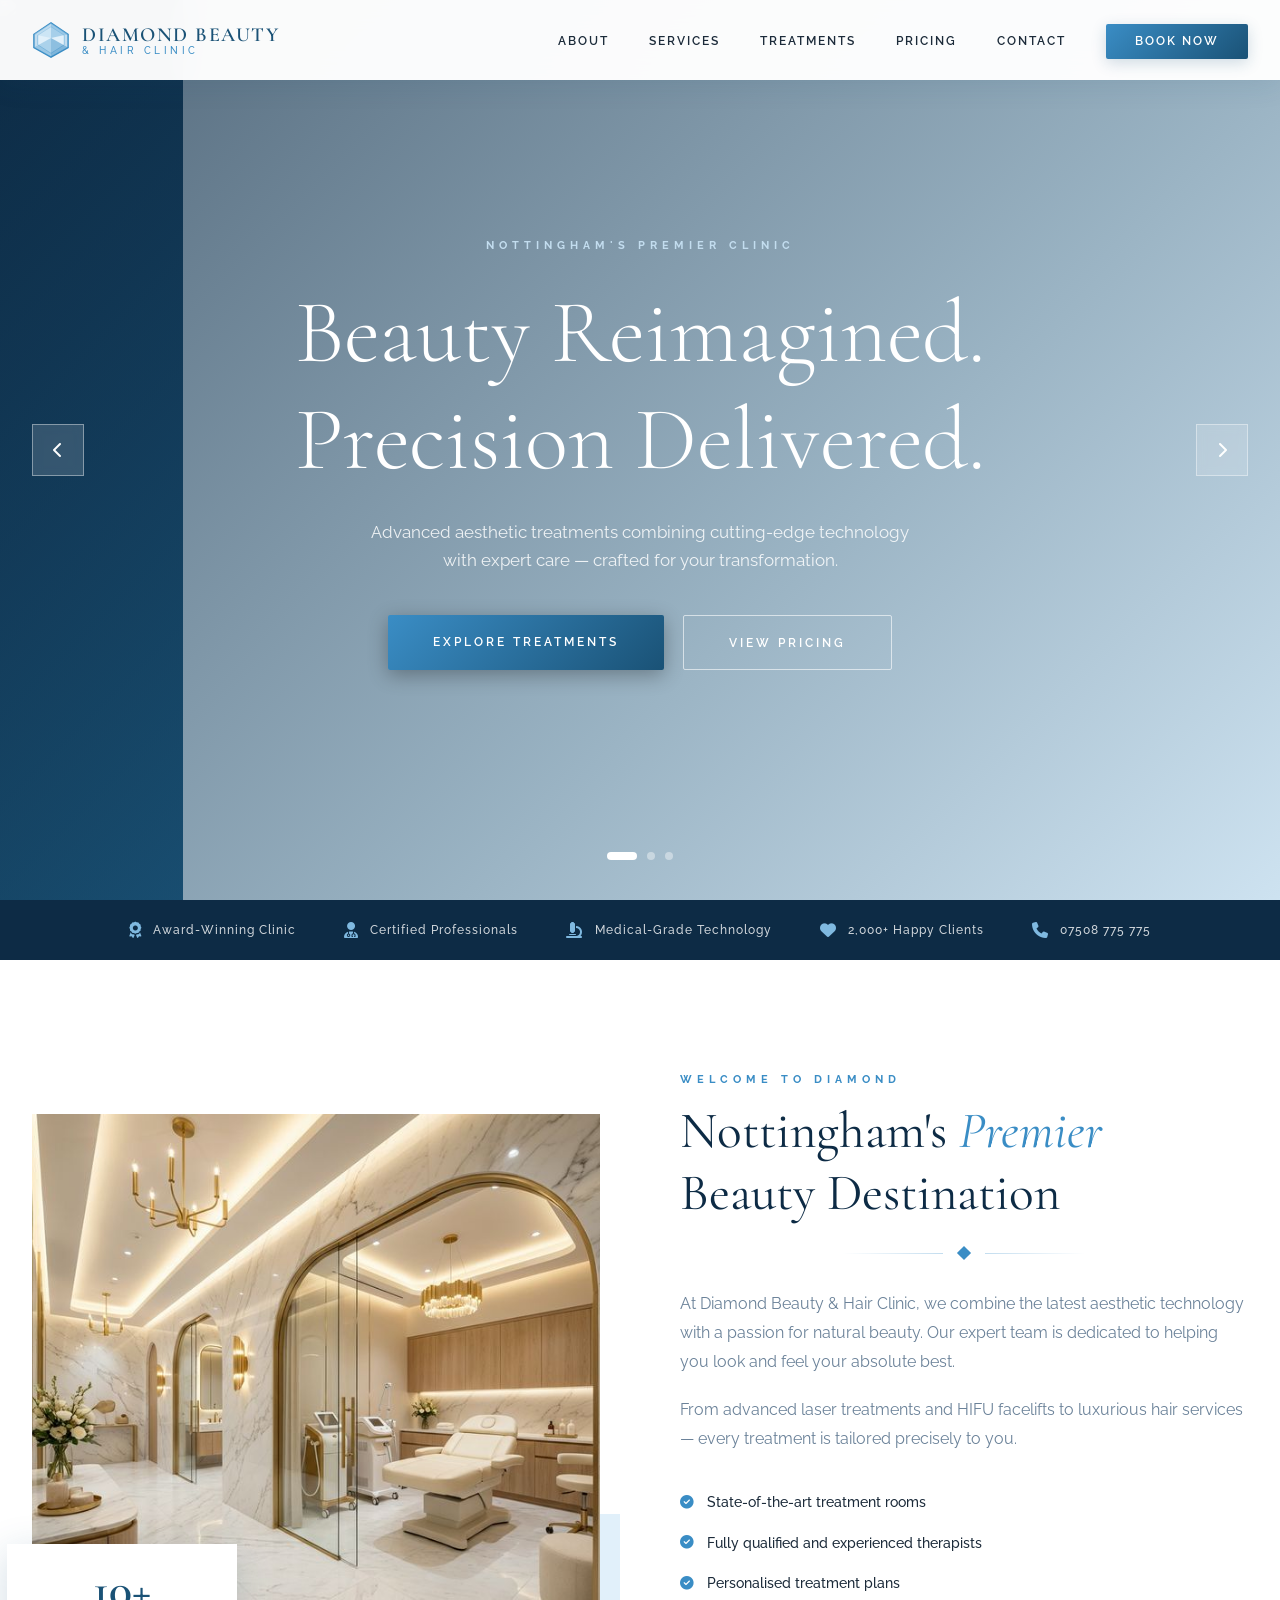
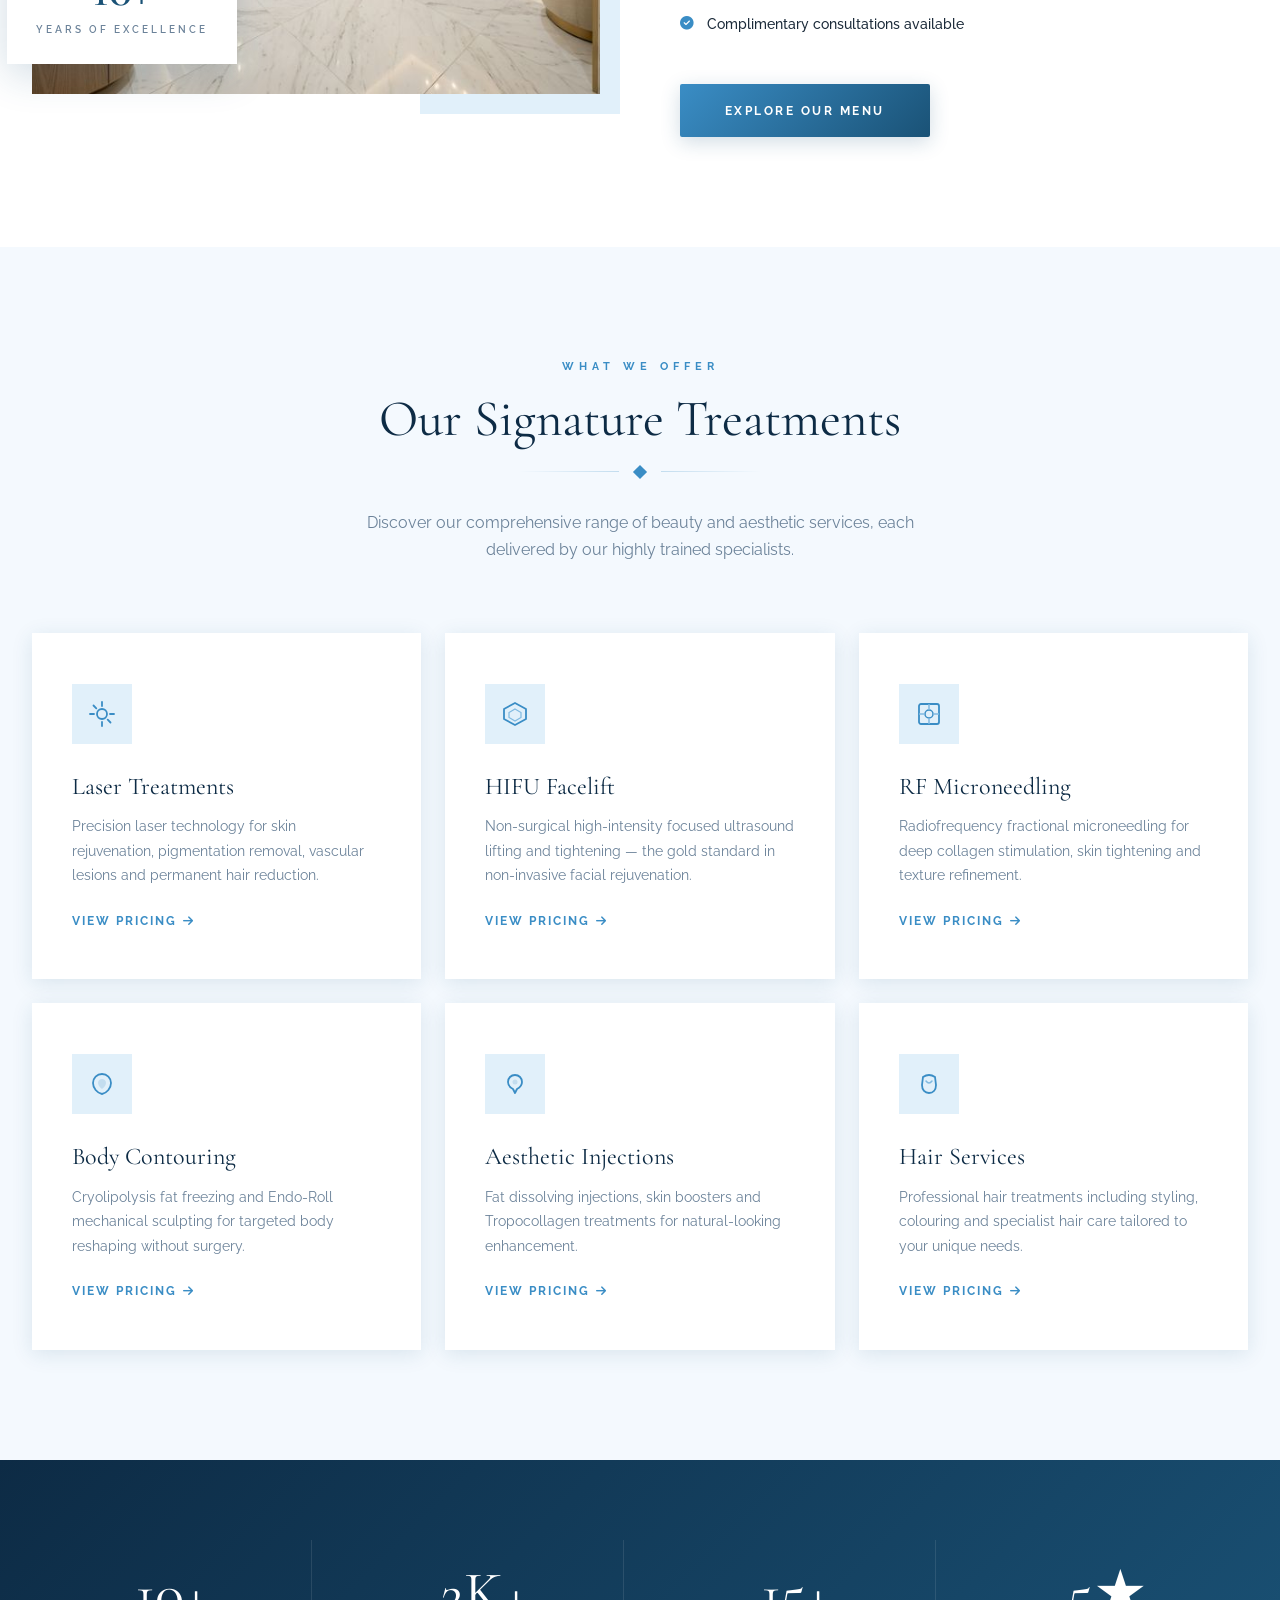
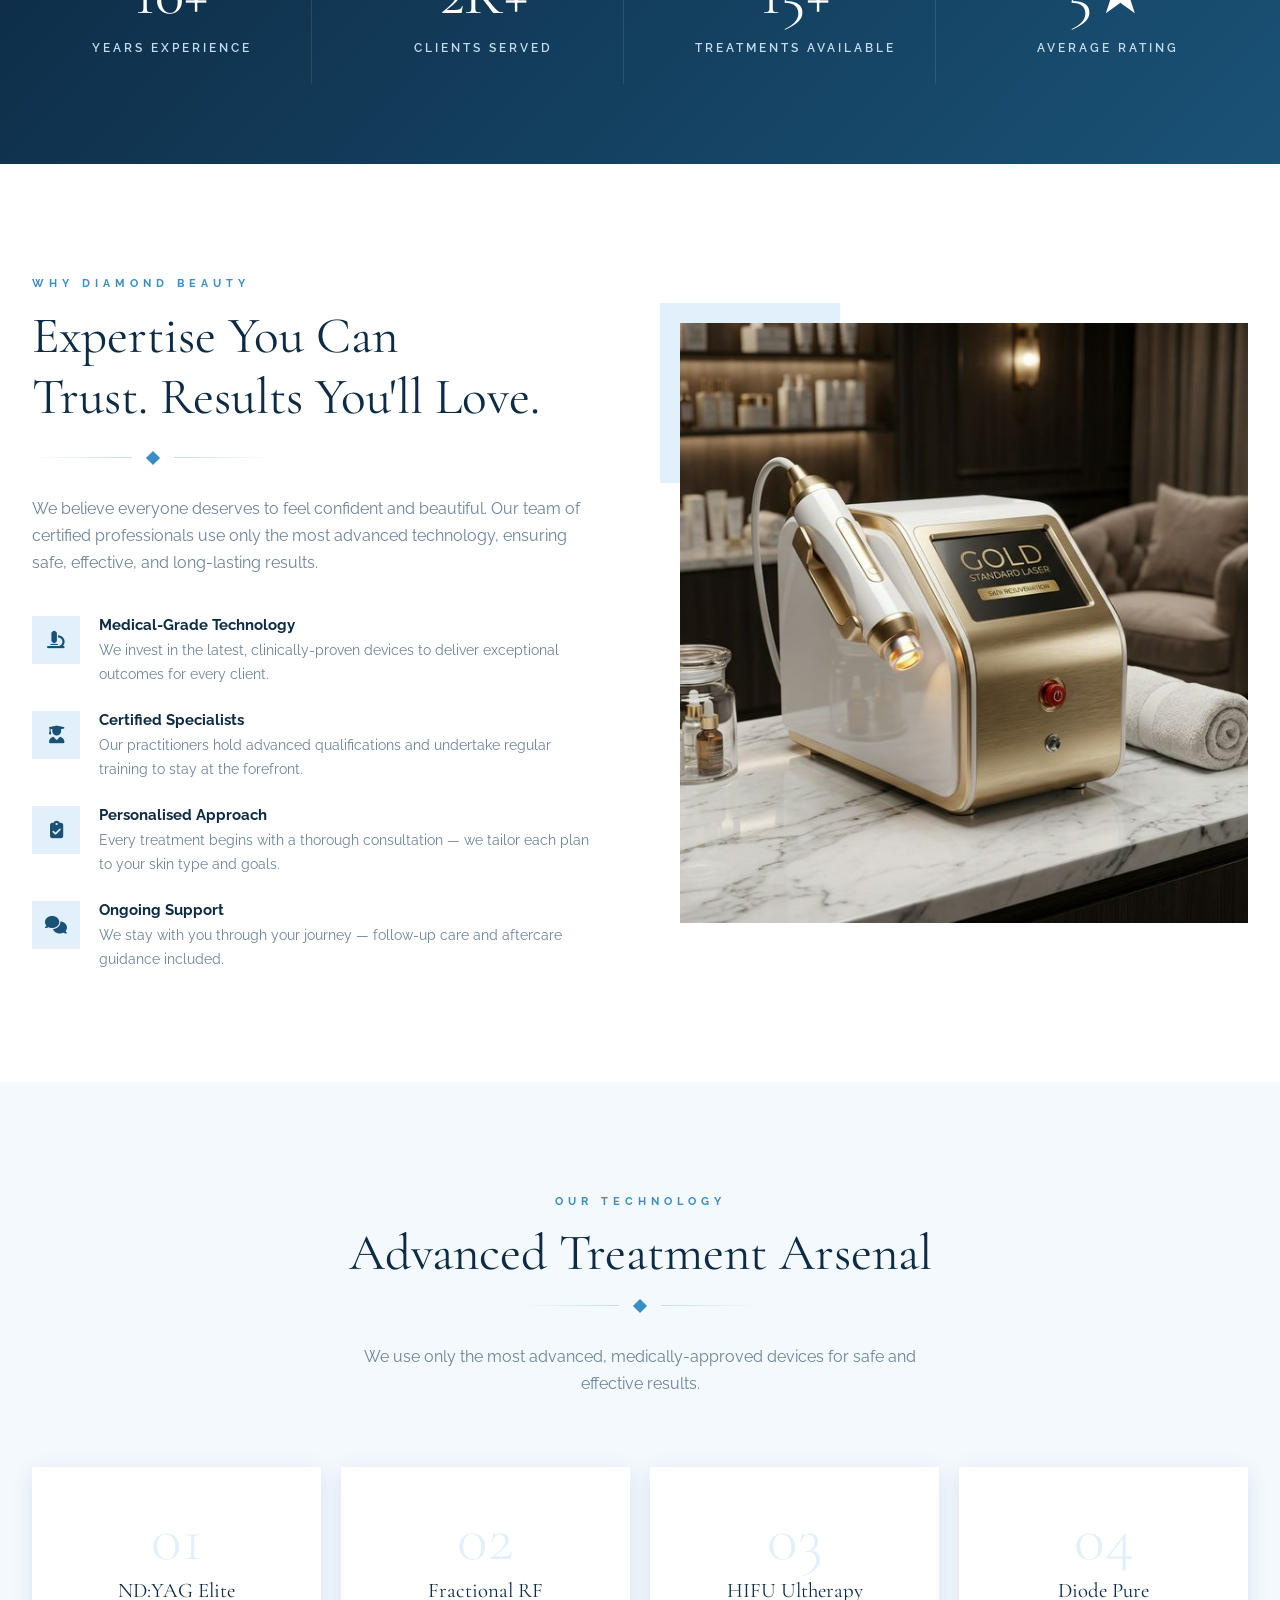
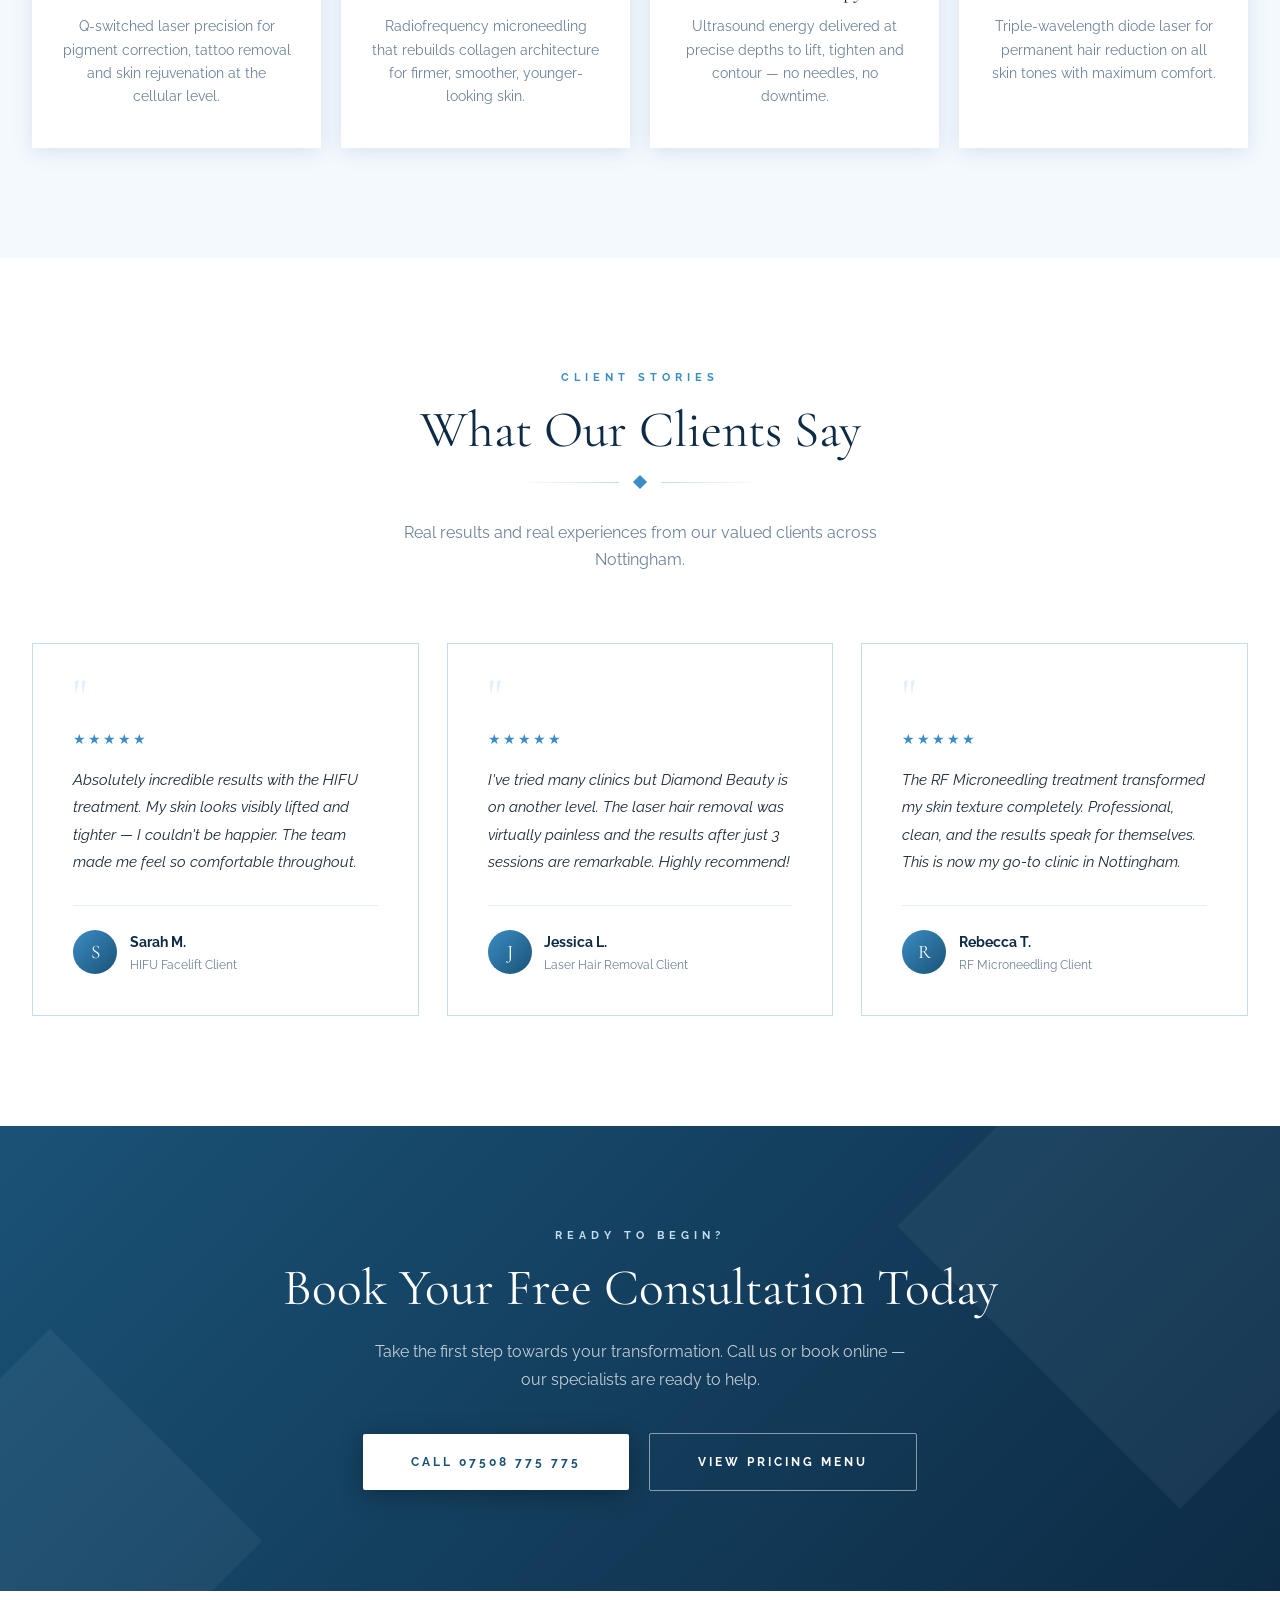
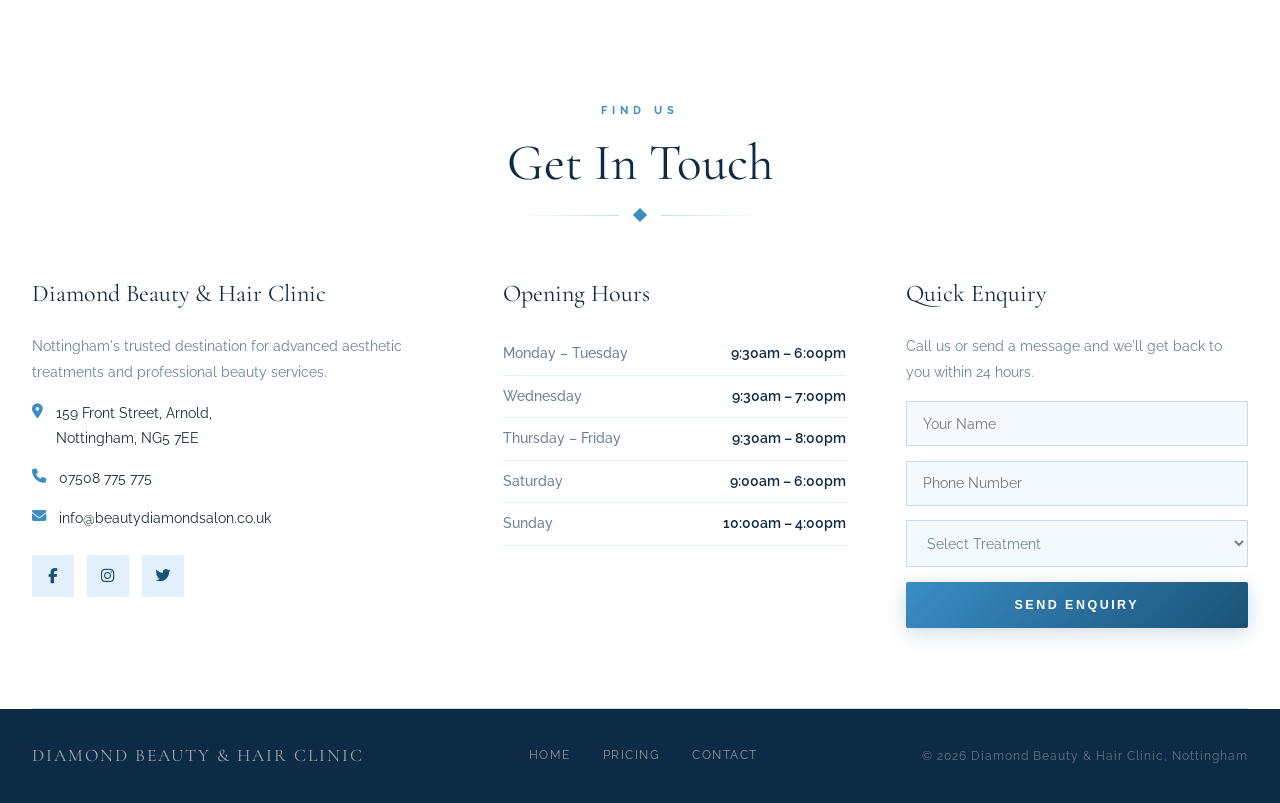
==== commit 1935e778: "Complete site redesign: white & light blue diamond theme Fully rebuilt index.html and prices.html fr" ====
--- a/index.html
+++ b/index.html
@@ -4,20 +4,25 @@
 <head>
     <meta charset="UTF-8">
     <meta name="viewport" content="width=device-width, initial-scale=1.0">
-    <title>Diamond Beauty | The Midnight Collection</title>
+    <title>Diamond Beauty & Hair Clinic | Nottingham</title>
     <link
-        href="https://fonts.googleapis.com/css2?family=Cinzel:wght@400;700&family=Inter:wght@200;400;600&family=Playfair+Display:ital,wght@0,400..900;1,400..900&display=swap"
+        href="https://fonts.googleapis.com/css2?family=Cormorant+Garamond:ital,wght@0,300;0,400;0,500;0,600;1,400;1,500&family=Raleway:wght@300;400;500;600;700;800&display=swap"
         rel="stylesheet">
     <link rel="stylesheet" href="https://cdnjs.cloudflare.com/ajax/libs/font-awesome/6.5.0/css/all.min.css">
     <style>
         :root {
-            --midnight: #05070A;
-            --obsidian: #0D1117;
-            --gold: #D4AF37;
-            --gold-glow: rgba(212, 175, 55, 0.3);
             --white: #FFFFFF;
-            --glass: rgba(255, 255, 255, 0.03);
-            --glass-border: rgba(255, 255, 255, 0.1);
+            --ice: #F4F9FE;
+            --crystal: #E1F0FA;
+            --sky: #C3DDEF;
+            --blue-light: #7FB9E0;
+            --blue-mid: #3A8DC5;
+            --blue-deep: #1A5276;
+            --navy: #0D2B45;
+            --text: #1C2B3A;
+            --text-muted: #6B8299;
+            --shadow: rgba(26, 82, 118, 0.12);
+            --shadow-md: rgba(26, 82, 118, 0.2);
         }
 
         * {
@@ -26,372 +31,1967 @@
             box-sizing: border-box;
         }
 
+        html {
+            scroll-behavior: smooth;
+        }
+
         body {
-            background-color: var(--midnight);
-            color: var(--white);
-            font-family: 'Inter', sans-serif;
+            background: var(--white);
+            color: var(--text);
+            font-family: 'Raleway', sans-serif;
+            font-weight: 400;
             overflow-x: hidden;
-            line-height: 1.6;
-            font-weight: 200;
-        }
-
-        h1,
-        h2,
-        h3,
-        .serif {
-            font-family: 'Playfair Display', serif;
+            line-height: 1.7;
+        }
+
+        h1, h2, h3, h4 {
+            font-family: 'Cormorant Garamond', serif;
             font-weight: 400;
-        }
-
-        .cinzel {
-            font-family: 'Cinzel', serif;
-            letter-spacing: 4px;
-        }
-
-        /* Animated Background */
-        .bg-glow {
-            position: fixed;
-            top: 0;
-            left: 0;
-            width: 100vw;
-            height: 100vh;
-            background:
-                radial-gradient(circle at 20% 30%, rgba(212, 175, 55, 0.05) 0%, transparent 40%),
-                radial-gradient(circle at 80% 70%, rgba(212, 175, 55, 0.05) 0%, transparent 40%);
-            z-index: -1;
-            pointer-events: none;
-        }
-
-        /* Navigation */
+            line-height: 1.2;
+        }
+
+        /* ============================================================
+           NAVIGATION
+        ============================================================ */
         nav {
             position: fixed;
             top: 0;
             width: 100%;
-            padding: 2rem;
             z-index: 1000;
-            display: flex;
+            background: rgba(255, 255, 255, 0.97);
+            backdrop-filter: blur(12px);
+            box-shadow: 0 2px 30px var(--shadow);
+            transition: all 0.3s ease;
+        }
+
+        .nav-inner {
+            max-width: 1300px;
+            margin: 0 auto;
+            padding: 0 2rem;
+            height: 80px;
+            display: flex;
+            align-items: center;
             justify-content: space-between;
+        }
+
+        .logo-wrap {
+            display: flex;
             align-items: center;
-            background: linear-gradient(to bottom, var(--midnight), transparent);
-            backdrop-filter: blur(5px);
-        }
-
-        .logo {
-            font-size: 1.5rem;
-            color: var(--gold);
+            gap: 12px;
             text-decoration: none;
-            transition: 0.3s;
-        }
-
-        .logo:hover {
-            text-shadow: 0 0 15px var(--gold-glow);
+        }
+
+        .logo-diamond {
+            width: 38px;
+            height: 38px;
+            position: relative;
+            flex-shrink: 0;
+        }
+
+        .logo-diamond svg {
+            width: 100%;
+            height: 100%;
+        }
+
+        .logo-text {
+            display: flex;
+            flex-direction: column;
+            line-height: 1.1;
+        }
+
+        .logo-text .main {
+            font-family: 'Cormorant Garamond', serif;
+            font-size: 1.25rem;
+            font-weight: 600;
+            color: var(--blue-deep);
+            letter-spacing: 1.5px;
+            text-transform: uppercase;
+        }
+
+        .logo-text .sub {
+            font-size: 0.62rem;
+            letter-spacing: 3.5px;
+            text-transform: uppercase;
+            color: var(--blue-mid);
+            font-weight: 500;
         }
 
         .nav-links {
             display: flex;
-            gap: 3rem;
+            align-items: center;
+            gap: 2.5rem;
+            list-style: none;
         }
 
         .nav-links a {
             text-decoration: none;
-            color: var(--white);
-            font-size: 0.8rem;
+            color: var(--text);
+            font-size: 0.78rem;
+            font-weight: 600;
+            letter-spacing: 2px;
             text-transform: uppercase;
+            position: relative;
+            transition: color 0.3s;
+        }
+
+        .nav-links a::after {
+            content: '';
+            position: absolute;
+            bottom: -4px;
+            left: 0;
+            width: 0;
+            height: 2px;
+            background: linear-gradient(90deg, var(--blue-mid), var(--blue-light));
+            transition: width 0.3s ease;
+        }
+
+        .nav-links a:hover {
+            color: var(--blue-deep);
+        }
+
+        .nav-links a:hover::after {
+            width: 100%;
+        }
+
+        .btn-book {
+            background: linear-gradient(135deg, var(--blue-mid), var(--blue-deep));
+            color: var(--white) !important;
+            padding: 0.65rem 1.8rem;
+            border-radius: 2px;
             letter-spacing: 2px;
-            opacity: 0.6;
-            transition: 0.3s;
-        }
-
-        .nav-links a:hover {
+            font-size: 0.72rem !important;
+            text-transform: uppercase;
+            transition: all 0.3s ease !important;
+            box-shadow: 0 4px 15px var(--shadow-md);
+        }
+
+        .btn-book::after {
+            display: none !important;
+        }
+
+        .btn-book:hover {
+            transform: translateY(-2px);
+            box-shadow: 0 8px 25px var(--shadow-md) !important;
+            color: var(--white) !important;
+        }
+
+        .hamburger {
+            display: none;
+            flex-direction: column;
+            gap: 5px;
+            cursor: pointer;
+            padding: 8px;
+        }
+
+        .hamburger span {
+            width: 24px;
+            height: 2px;
+            background: var(--blue-deep);
+            transition: all 0.3s ease;
+        }
+
+        /* ============================================================
+           HERO SLIDER
+        ============================================================ */
+        .hero {
+            position: relative;
+            height: 100vh;
+            min-height: 620px;
+            overflow: hidden;
+        }
+
+        .slider {
+            position: relative;
+            width: 100%;
+            height: 100%;
+        }
+
+        .slide {
+            position: absolute;
+            inset: 0;
+            opacity: 0;
+            transition: opacity 1.2s ease;
+        }
+
+        .slide.active {
             opacity: 1;
-            color: var(--gold);
-        }
-
-        /* Hero Section */
-        .hero {
-            height: 100vh;
+        }
+
+        .slide-bg {
+            width: 100%;
+            height: 100%;
+            object-fit: cover;
+            object-position: center;
+        }
+
+        .slide-overlay {
+            position: absolute;
+            inset: 0;
+            background: linear-gradient(
+                135deg,
+                rgba(13, 43, 69, 0.72) 0%,
+                rgba(26, 82, 118, 0.45) 60%,
+                rgba(58, 141, 197, 0.25) 100%
+            );
+        }
+
+        .slide-content {
+            position: absolute;
+            inset: 0;
             display: flex;
             align-items: center;
             justify-content: center;
-            position: relative;
-            background: linear-gradient(rgba(5, 7, 10, 0.7), rgba(5, 7, 10, 0.7)), url('hero.png');
-            background-size: cover;
-            background-position: center;
+            text-align: center;
             padding: 0 2rem;
         }
 
-        .hero-content {
-            text-align: center;
+        .slide-content-inner {
             max-width: 900px;
         }
 
-        .hero-content h1 {
-            font-size: clamp(3.5rem, 10vw, 8rem);
-            margin-bottom: 2rem;
-            line-height: 1;
-            transform: translateY(30px);
+        .slide-tag {
+            display: inline-block;
+            font-size: 0.7rem;
+            font-weight: 700;
+            letter-spacing: 5px;
+            text-transform: uppercase;
+            color: var(--sky);
+            margin-bottom: 1.5rem;
             opacity: 0;
-            animation: fadeInUp 1s forwards ease-out;
-        }
-
-        .hero-content p {
-            font-size: 1rem;
+            transform: translateY(20px);
+            transition: all 0.9s ease 0.3s;
+        }
+
+        .slide.active .slide-tag {
+            opacity: 1;
+            transform: translateY(0);
+        }
+
+        .slide-content h1 {
+            font-size: clamp(3rem, 7vw, 6.5rem);
+            color: var(--white);
+            margin-bottom: 1.5rem;
+            font-weight: 300;
+            opacity: 0;
+            transform: translateY(25px);
+            transition: all 1s ease 0.5s;
+        }
+
+        .slide.active .slide-content h1 {
+            opacity: 1;
+            transform: translateY(0);
+        }
+
+        .slide-content p {
+            font-size: 1.05rem;
+            color: rgba(255,255,255,0.85);
+            max-width: 560px;
+            margin: 0 auto 2.5rem;
+            opacity: 0;
+            transform: translateY(20px);
+            transition: all 1s ease 0.7s;
+        }
+
+        .slide.active .slide-content p {
+            opacity: 1;
+            transform: translateY(0);
+        }
+
+        .slide-btns {
+            display: flex;
+            gap: 1.2rem;
+            justify-content: center;
+            flex-wrap: wrap;
+            opacity: 0;
+            transform: translateY(20px);
+            transition: all 1s ease 0.9s;
+        }
+
+        .slide.active .slide-btns {
+            opacity: 1;
+            transform: translateY(0);
+        }
+
+        .btn-hero-primary {
+            display: inline-block;
+            padding: 1rem 2.8rem;
+            background: linear-gradient(135deg, var(--blue-mid), var(--blue-deep));
+            color: var(--white);
+            text-decoration: none;
+            font-size: 0.78rem;
+            font-weight: 600;
+            letter-spacing: 3px;
             text-transform: uppercase;
-            letter-spacing: 0.5rem;
-            color: var(--gold);
-            margin-bottom: 1rem;
-            opacity: 0;
-            animation: fadeIn 1.5s forwards 0.5s;
-        }
-
-        /* Buttons */
-        .btn {
+            border-radius: 2px;
+            transition: all 0.3s ease;
+            box-shadow: 0 5px 20px rgba(0,0,0,0.3);
+        }
+
+        .btn-hero-primary:hover {
+            transform: translateY(-3px);
+            box-shadow: 0 10px 30px rgba(0,0,0,0.4);
+        }
+
+        .btn-hero-outline {
             display: inline-block;
-            padding: 1.2rem 3.5rem;
+            padding: 1rem 2.8rem;
             background: transparent;
             color: var(--white);
             text-decoration: none;
+            font-size: 0.78rem;
+            font-weight: 600;
+            letter-spacing: 3px;
             text-transform: uppercase;
+            border: 1.5px solid rgba(255,255,255,0.6);
+            border-radius: 2px;
+            transition: all 0.3s ease;
+        }
+
+        .btn-hero-outline:hover {
+            background: rgba(255,255,255,0.15);
+            border-color: var(--white);
+        }
+
+        /* Slider Controls */
+        .slider-nav {
+            position: absolute;
+            bottom: 2.5rem;
+            left: 50%;
+            transform: translateX(-50%);
+            display: flex;
+            gap: 10px;
+            z-index: 10;
+        }
+
+        .slider-dot {
+            width: 8px;
+            height: 8px;
+            border-radius: 50%;
+            background: rgba(255,255,255,0.4);
+            cursor: pointer;
+            transition: all 0.3s ease;
+            border: none;
+        }
+
+        .slider-dot.active {
+            background: var(--white);
+            width: 30px;
+            border-radius: 4px;
+        }
+
+        .slider-arrow {
+            position: absolute;
+            top: 50%;
+            transform: translateY(-50%);
+            width: 52px;
+            height: 52px;
+            background: rgba(255,255,255,0.15);
+            border: 1.5px solid rgba(255,255,255,0.4);
+            color: var(--white);
+            font-size: 1rem;
+            cursor: pointer;
+            display: flex;
+            align-items: center;
+            justify-content: center;
+            z-index: 10;
+            transition: all 0.3s ease;
+            backdrop-filter: blur(5px);
+        }
+
+        .slider-arrow:hover {
+            background: rgba(255,255,255,0.3);
+        }
+
+        .arrow-prev { left: 2rem; }
+        .arrow-next { right: 2rem; }
+
+        /* Diamond sparkle decoration */
+        .diamond-divider {
+            display: flex;
+            align-items: center;
+            gap: 1rem;
+            justify-content: center;
+            margin: 1rem 0 2rem;
+        }
+
+        .diamond-divider::before,
+        .diamond-divider::after {
+            content: '';
+            flex: 1;
+            max-width: 100px;
+            height: 1px;
+            background: linear-gradient(90deg, transparent, var(--sky));
+        }
+
+        .diamond-divider::after {
+            background: linear-gradient(90deg, var(--sky), transparent);
+        }
+
+        .diamond-gem {
+            width: 10px;
+            height: 10px;
+            background: var(--blue-mid);
+            transform: rotate(45deg);
+            flex-shrink: 0;
+        }
+
+        /* Section tag */
+        .section-tag {
+            font-size: 0.7rem;
+            font-weight: 700;
+            letter-spacing: 5px;
+            text-transform: uppercase;
+            color: var(--blue-mid);
+            display: block;
+            margin-bottom: 0.8rem;
+        }
+
+        /* ============================================================
+           TRUST BAR
+        ============================================================ */
+        .trust-bar {
+            background: var(--navy);
+            padding: 1.2rem 2rem;
+        }
+
+        .trust-bar-inner {
+            max-width: 1300px;
+            margin: 0 auto;
+            display: flex;
+            align-items: center;
+            justify-content: center;
+            gap: 3rem;
+            flex-wrap: wrap;
+        }
+
+        .trust-item {
+            display: flex;
+            align-items: center;
+            gap: 0.7rem;
+            color: rgba(255,255,255,0.8);
+            font-size: 0.78rem;
+            font-weight: 500;
+            letter-spacing: 1px;
+        }
+
+        .trust-item i {
+            color: var(--blue-light);
+            font-size: 1rem;
+        }
+
+        /* ============================================================
+           WELCOME SECTION
+        ============================================================ */
+        .welcome {
+            padding: 110px 2rem;
+            max-width: 1300px;
+            margin: 0 auto;
+        }
+
+        .welcome-grid {
+            display: grid;
+            grid-template-columns: 1fr 1fr;
+            gap: 80px;
+            align-items: center;
+        }
+
+        .welcome-img-wrap {
+            position: relative;
+        }
+
+        .welcome-img-wrap img {
+            width: 100%;
+            height: 580px;
+            object-fit: cover;
+            display: block;
+        }
+
+        .welcome-img-accent {
+            position: absolute;
+            bottom: -20px;
+            right: -20px;
+            width: 200px;
+            height: 200px;
+            background: var(--crystal);
+            z-index: -1;
+        }
+
+        .welcome-img-badge {
+            position: absolute;
+            bottom: 30px;
+            left: -25px;
+            background: var(--white);
+            padding: 1.4rem 1.8rem;
+            box-shadow: 0 10px 40px var(--shadow-md);
+            text-align: center;
+        }
+
+        .welcome-img-badge .num {
+            display: block;
+            font-family: 'Cormorant Garamond', serif;
+            font-size: 3rem;
+            font-weight: 600;
+            color: var(--blue-deep);
+            line-height: 1;
+        }
+
+        .welcome-img-badge .label {
+            font-size: 0.65rem;
             letter-spacing: 3px;
-            font-size: 0.75rem;
-            border: 1px solid var(--glass-border);
+            text-transform: uppercase;
+            color: var(--text-muted);
+            font-weight: 600;
+        }
+
+        .welcome-text h2 {
+            font-size: clamp(2.5rem, 4vw, 3.8rem);
+            color: var(--navy);
+            margin-bottom: 1.5rem;
+        }
+
+        .welcome-text h2 em {
+            color: var(--blue-mid);
+            font-style: italic;
+        }
+
+        .welcome-text p {
+            font-size: 1rem;
+            color: var(--text-muted);
+            margin-bottom: 1.2rem;
+            line-height: 1.8;
+        }
+
+        .welcome-features {
+            list-style: none;
+            margin: 1.8rem 0 2.5rem;
+        }
+
+        .welcome-features li {
+            display: flex;
+            align-items: center;
+            gap: 0.8rem;
+            padding: 0.5rem 0;
+            font-size: 0.9rem;
+            font-weight: 500;
+            color: var(--text);
+        }
+
+        .welcome-features li i {
+            color: var(--blue-mid);
+            font-size: 0.85rem;
+        }
+
+        .btn-primary {
+            display: inline-block;
+            padding: 1rem 2.8rem;
+            background: linear-gradient(135deg, var(--blue-mid), var(--blue-deep));
+            color: var(--white);
+            text-decoration: none;
+            font-size: 0.78rem;
+            font-weight: 700;
+            letter-spacing: 2.5px;
+            text-transform: uppercase;
+            border-radius: 2px;
+            transition: all 0.3s ease;
+            box-shadow: 0 5px 20px var(--shadow-md);
+        }
+
+        .btn-primary:hover {
+            transform: translateY(-3px);
+            box-shadow: 0 10px 30px var(--shadow-md);
+        }
+
+        /* ============================================================
+           SERVICES
+        ============================================================ */
+        .services {
+            background: var(--ice);
+            padding: 110px 2rem;
+        }
+
+        .services-inner {
+            max-width: 1300px;
+            margin: 0 auto;
+        }
+
+        .section-header {
+            text-align: center;
+            margin-bottom: 70px;
+        }
+
+        .section-header h2 {
+            font-size: clamp(2.2rem, 4vw, 3.5rem);
+            color: var(--navy);
+            margin-bottom: 1rem;
+        }
+
+        .section-header p {
+            font-size: 1rem;
+            color: var(--text-muted);
+            max-width: 560px;
+            margin: 0 auto;
+        }
+
+        .services-grid {
+            display: grid;
+            grid-template-columns: repeat(3, 1fr);
+            gap: 24px;
+        }
+
+        .service-card {
+            background: var(--white);
+            padding: 3rem 2.5rem;
+            border-top: 3px solid transparent;
+            transition: all 0.35s ease;
+            box-shadow: 0 4px 20px var(--shadow);
             position: relative;
             overflow: hidden;
-            transition: 0.5s;
-        }
-
-        .btn::before {
+            cursor: pointer;
+        }
+
+        .service-card::before {
             content: '';
             position: absolute;
             top: 0;
-            left: -100%;
-            width: 100%;
-            height: 100%;
-            background: linear-gradient(90deg, transparent, rgba(212, 175, 55, 0.2), transparent);
-            transition: 0.5s;
-        }
-
-        .btn:hover::before {
-            left: 100%;
-        }
-
-        .btn:hover {
-            border-color: var(--gold);
-            box-shadow: 0 0 20px var(--gold-glow);
-        }
-
-        /* Scroll Sections */
-        section {
-            padding: 15vw 2rem;
-            max-width: 1400px;
+            left: 0;
+            right: 0;
+            height: 3px;
+            background: linear-gradient(90deg, var(--blue-mid), var(--blue-light));
+            transform: scaleX(0);
+            transition: transform 0.35s ease;
+        }
+
+        .service-card:hover::before {
+            transform: scaleX(1);
+        }
+
+        .service-card:hover {
+            transform: translateY(-6px);
+            box-shadow: 0 15px 40px var(--shadow-md);
+        }
+
+        .service-icon {
+            width: 60px;
+            height: 60px;
+            background: var(--crystal);
+            display: flex;
+            align-items: center;
+            justify-content: center;
+            margin-bottom: 1.8rem;
+            transition: background 0.35s ease;
+        }
+
+        .service-icon svg {
+            width: 26px;
+            height: 26px;
+        }
+
+        .service-card:hover .service-icon {
+            background: linear-gradient(135deg, var(--blue-mid), var(--blue-deep));
+        }
+
+        .service-card:hover .service-icon svg path,
+        .service-card:hover .service-icon svg circle,
+        .service-card:hover .service-icon svg polygon {
+            stroke: var(--white);
+        }
+
+        .service-card h3 {
+            font-size: 1.5rem;
+            color: var(--navy);
+            margin-bottom: 0.8rem;
+        }
+
+        .service-card p {
+            font-size: 0.9rem;
+            color: var(--text-muted);
+            line-height: 1.7;
+            margin-bottom: 1.5rem;
+        }
+
+        .service-link {
+            font-size: 0.72rem;
+            font-weight: 700;
+            letter-spacing: 2px;
+            text-transform: uppercase;
+            color: var(--blue-mid);
+            text-decoration: none;
+            display: flex;
+            align-items: center;
+            gap: 6px;
+            transition: gap 0.3s ease;
+        }
+
+        .service-link:hover {
+            gap: 12px;
+        }
+
+        /* ============================================================
+           STATS BANNER
+        ============================================================ */
+        .stats-banner {
+            background: linear-gradient(135deg, var(--navy) 0%, var(--blue-deep) 100%);
+            padding: 80px 2rem;
+        }
+
+        .stats-inner {
+            max-width: 1300px;
             margin: 0 auto;
-        }
-
-        .grid {
+            display: grid;
+            grid-template-columns: repeat(4, 1fr);
+            gap: 2rem;
+        }
+
+        .stat-item {
+            text-align: center;
+            padding: 1.5rem;
+            border-right: 1px solid rgba(255,255,255,0.1);
+        }
+
+        .stat-item:last-child {
+            border-right: none;
+        }
+
+        .stat-num {
+            display: block;
+            font-family: 'Cormorant Garamond', serif;
+            font-size: 3.8rem;
+            font-weight: 400;
+            color: var(--white);
+            line-height: 1;
+            margin-bottom: 0.5rem;
+        }
+
+        .stat-label {
+            font-size: 0.72rem;
+            letter-spacing: 3px;
+            text-transform: uppercase;
+            color: var(--sky);
+            font-weight: 600;
+        }
+
+        /* ============================================================
+           WHY CHOOSE US
+        ============================================================ */
+        .why {
+            padding: 110px 2rem;
+            max-width: 1300px;
+            margin: 0 auto;
+        }
+
+        .why-grid {
             display: grid;
             grid-template-columns: 1fr 1fr;
-            gap: 100px;
+            gap: 80px;
             align-items: center;
         }
 
-        .reveal-img {
+        .why-content h2 {
+            font-size: clamp(2.2rem, 4vw, 3.5rem);
+            color: var(--navy);
+            margin-bottom: 1.5rem;
+        }
+
+        .why-content p {
+            font-size: 1rem;
+            color: var(--text-muted);
+            margin-bottom: 2.5rem;
+        }
+
+        .why-list {
+            list-style: none;
+            display: flex;
+            flex-direction: column;
+            gap: 1.5rem;
+        }
+
+        .why-item {
+            display: flex;
+            gap: 1.2rem;
+            align-items: flex-start;
+        }
+
+        .why-icon {
+            width: 48px;
+            height: 48px;
+            background: var(--crystal);
+            flex-shrink: 0;
+            display: flex;
+            align-items: center;
+            justify-content: center;
+            font-size: 1.1rem;
+            color: var(--blue-deep);
+        }
+
+        .why-item h4 {
+            font-family: 'Raleway', sans-serif;
+            font-size: 0.95rem;
+            font-weight: 700;
+            color: var(--navy);
+            margin-bottom: 0.3rem;
+        }
+
+        .why-item p {
+            font-size: 0.88rem;
+            color: var(--text-muted);
+            margin-bottom: 0;
+        }
+
+        .why-img {
+            position: relative;
+        }
+
+        .why-img img {
+            width: 100%;
+            height: 600px;
+            object-fit: cover;
+            display: block;
+        }
+
+        .why-img-accent {
+            position: absolute;
+            top: -20px;
+            left: -20px;
+            width: 180px;
+            height: 180px;
+            background: var(--crystal);
+            z-index: -1;
+        }
+
+        /* ============================================================
+           TREATMENTS / TECHNOLOGY
+        ============================================================ */
+        .tech {
+            background: var(--ice);
+            padding: 110px 2rem;
+        }
+
+        .tech-inner {
+            max-width: 1300px;
+            margin: 0 auto;
+        }
+
+        .tech-grid {
+            display: grid;
+            grid-template-columns: repeat(4, 1fr);
+            gap: 20px;
+            margin-top: 60px;
+        }
+
+        .tech-card {
+            background: var(--white);
+            padding: 2.5rem 1.8rem;
+            text-align: center;
             position: relative;
             overflow: hidden;
-        }
-
-        .reveal-img img {
-            width: 100%;
-            filter: grayscale(0.5) contrast(1.2);
-            transition: 1s cubic-bezier(0.16, 1, 0.3, 1);
-        }
-
-        .reveal-img:hover img {
-            filter: grayscale(0) contrast(1);
-            transform: scale(1.05);
-        }
-
-        .text-content h2 {
+            transition: all 0.35s ease;
+            box-shadow: 0 4px 20px var(--shadow);
+        }
+
+        .tech-card::after {
+            content: '';
+            position: absolute;
+            bottom: 0;
+            left: 0;
+            right: 0;
+            height: 4px;
+            background: linear-gradient(90deg, var(--blue-mid), var(--blue-light));
+            transform: scaleX(0);
+            transition: transform 0.35s ease;
+        }
+
+        .tech-card:hover::after {
+            transform: scaleX(1);
+        }
+
+        .tech-card:hover {
+            transform: translateY(-5px);
+            box-shadow: 0 15px 40px var(--shadow-md);
+        }
+
+        .tech-number {
+            font-family: 'Cormorant Garamond', serif;
             font-size: 4rem;
-            margin-bottom: 2rem;
+            color: var(--crystal);
+            font-weight: 300;
+            line-height: 1;
+            margin-bottom: 0.5rem;
+        }
+
+        .tech-card h3 {
+            font-size: 1.3rem;
+            color: var(--navy);
+            margin-bottom: 0.7rem;
+        }
+
+        .tech-card p {
+            font-size: 0.85rem;
+            color: var(--text-muted);
+            line-height: 1.7;
+        }
+
+        /* ============================================================
+           TESTIMONIALS
+        ============================================================ */
+        .testimonials {
+            padding: 110px 2rem;
+            max-width: 1300px;
+            margin: 0 auto;
+        }
+
+        .testimonials-grid {
+            display: grid;
+            grid-template-columns: repeat(3, 1fr);
+            gap: 28px;
+            margin-top: 60px;
+        }
+
+        .testimonial-card {
+            background: var(--white);
+            border: 1px solid var(--sky);
+            padding: 2.5rem;
+            position: relative;
+            transition: all 0.35s ease;
+        }
+
+        .testimonial-card:hover {
+            box-shadow: 0 15px 40px var(--shadow-md);
+            transform: translateY(-4px);
+        }
+
+        .quote-icon {
+            font-size: 3rem;
+            color: var(--crystal);
+            font-family: 'Cormorant Garamond', serif;
+            line-height: 0.5;
+            margin-bottom: 1.2rem;
+            display: block;
+        }
+
+        .stars {
+            color: var(--blue-mid);
+            font-size: 0.85rem;
+            margin-bottom: 1rem;
+            letter-spacing: 2px;
+        }
+
+        .testimonial-text {
+            font-size: 0.95rem;
+            color: var(--text);
+            line-height: 1.8;
+            margin-bottom: 1.8rem;
+            font-style: italic;
+        }
+
+        .testimonial-author {
+            display: flex;
+            align-items: center;
+            gap: 0.8rem;
+            padding-top: 1.5rem;
+            border-top: 1px solid var(--crystal);
+        }
+
+        .author-avatar {
+            width: 44px;
+            height: 44px;
+            background: linear-gradient(135deg, var(--blue-mid), var(--blue-deep));
+            border-radius: 50%;
+            display: flex;
+            align-items: center;
+            justify-content: center;
             color: var(--white);
-        }
-
-        .text-content p {
+            font-family: 'Cormorant Garamond', serif;
+            font-size: 1.2rem;
+            flex-shrink: 0;
+        }
+
+        .author-name {
+            font-weight: 700;
+            font-size: 0.9rem;
+            color: var(--navy);
+        }
+
+        .author-date {
+            font-size: 0.75rem;
+            color: var(--text-muted);
+        }
+
+        /* ============================================================
+           CTA BANNER
+        ============================================================ */
+        .cta-banner {
+            background: linear-gradient(135deg, var(--blue-deep) 0%, var(--navy) 100%);
+            padding: 100px 2rem;
+            text-align: center;
+            position: relative;
+            overflow: hidden;
+        }
+
+        .cta-banner::before {
+            content: '';
+            position: absolute;
+            top: -100px;
+            right: -100px;
+            width: 400px;
+            height: 400px;
+            background: rgba(195, 221, 239, 0.06);
+            transform: rotate(45deg);
+        }
+
+        .cta-banner::after {
+            content: '';
+            position: absolute;
+            bottom: -100px;
+            left: -100px;
+            width: 300px;
+            height: 300px;
+            background: rgba(195, 221, 239, 0.06);
+            transform: rotate(45deg);
+        }
+
+        .cta-banner .section-tag {
+            color: var(--sky);
+        }
+
+        .cta-banner h2 {
+            font-size: clamp(2.2rem, 4vw, 3.8rem);
+            color: var(--white);
+            margin-bottom: 1.2rem;
+        }
+
+        .cta-banner p {
+            font-size: 1rem;
+            color: rgba(255,255,255,0.75);
+            max-width: 550px;
+            margin: 0 auto 2.5rem;
+        }
+
+        .btn-white {
+            display: inline-block;
+            padding: 1.1rem 3rem;
+            background: var(--white);
+            color: var(--blue-deep);
+            text-decoration: none;
+            font-size: 0.78rem;
+            font-weight: 700;
+            letter-spacing: 3px;
+            text-transform: uppercase;
+            border-radius: 2px;
+            transition: all 0.3s ease;
+            box-shadow: 0 5px 25px rgba(0,0,0,0.3);
+        }
+
+        .btn-white:hover {
+            transform: translateY(-3px);
+            box-shadow: 0 10px 35px rgba(0,0,0,0.35);
+        }
+
+        .btn-outline-white {
+            display: inline-block;
+            padding: 1.1rem 3rem;
+            background: transparent;
+            color: var(--white);
+            text-decoration: none;
+            font-size: 0.78rem;
+            font-weight: 700;
+            letter-spacing: 3px;
+            text-transform: uppercase;
+            border: 1.5px solid rgba(255,255,255,0.5);
+            border-radius: 2px;
+            margin-left: 1rem;
+            transition: all 0.3s ease;
+        }
+
+        .btn-outline-white:hover {
+            background: rgba(255,255,255,0.1);
+            border-color: var(--white);
+        }
+
+        /* ============================================================
+           CONTACT / FOOTER
+        ============================================================ */
+        .contact {
+            padding: 110px 2rem 0;
+            background: var(--white);
+        }
+
+        .contact-inner {
+            max-width: 1300px;
+            margin: 0 auto;
+        }
+
+        .contact-grid {
+            display: grid;
+            grid-template-columns: 1.2fr 1fr 1fr;
+            gap: 60px;
+            padding-bottom: 80px;
+            border-bottom: 1px solid var(--sky);
+        }
+
+        .contact-col h3 {
+            font-size: 1.5rem;
+            color: var(--navy);
+            margin-bottom: 1.5rem;
+        }
+
+        .contact-col p {
+            font-size: 0.9rem;
+            color: var(--text-muted);
+            line-height: 1.8;
+            margin-bottom: 1rem;
+        }
+
+        .contact-detail {
+            display: flex;
+            align-items: flex-start;
+            gap: 0.8rem;
+            margin-bottom: 1rem;
+            font-size: 0.9rem;
+            color: var(--text);
+        }
+
+        .contact-detail i {
+            color: var(--blue-mid);
+            margin-top: 3px;
+            flex-shrink: 0;
+        }
+
+        .hours-table {
+            list-style: none;
+        }
+
+        .hours-table li {
+            display: flex;
+            justify-content: space-between;
+            padding: 0.55rem 0;
+            border-bottom: 1px solid var(--crystal);
+            font-size: 0.88rem;
+        }
+
+        .hours-table li .day {
+            color: var(--text-muted);
+            font-weight: 500;
+        }
+
+        .hours-table li .time {
+            color: var(--navy);
+            font-weight: 600;
+        }
+
+        .social-links {
+            display: flex;
+            gap: 0.8rem;
+            margin-top: 1.5rem;
+        }
+
+        .social-link {
+            width: 42px;
+            height: 42px;
+            background: var(--crystal);
+            display: flex;
+            align-items: center;
+            justify-content: center;
+            color: var(--blue-deep);
+            text-decoration: none;
+            font-size: 0.95rem;
+            transition: all 0.3s ease;
+        }
+
+        .social-link:hover {
+            background: var(--blue-mid);
+            color: var(--white);
+        }
+
+        footer {
+            background: var(--navy);
+            padding: 2rem;
+        }
+
+        .footer-inner {
+            max-width: 1300px;
+            margin: 0 auto;
+            display: flex;
+            align-items: center;
+            justify-content: space-between;
+            flex-wrap: wrap;
+            gap: 1rem;
+        }
+
+        .footer-logo {
+            font-family: 'Cormorant Garamond', serif;
             font-size: 1.1rem;
-            margin-bottom: 2rem;
-            opacity: 0.5;
-            max-width: 500px;
-        }
-
-        /* Collection Grid */
-        .collection {
-            display: grid;
-            grid-template-columns: repeat(auto-fit, minmax(300px, 1fr));
-            gap: 20px;
-        }
-
-        .item-card {
-            background: var(--glass);
-            border: 1px solid var(--glass-border);
-            padding: 4rem 2rem;
+            color: rgba(255,255,255,0.6);
+            letter-spacing: 2px;
+            text-transform: uppercase;
+        }
+
+        .footer-copy {
+            font-size: 0.75rem;
+            color: rgba(255,255,255,0.35);
+            letter-spacing: 1px;
+        }
+
+        .footer-links {
+            display: flex;
+            gap: 2rem;
+        }
+
+        .footer-links a {
+            font-size: 0.73rem;
+            color: rgba(255,255,255,0.5);
+            text-decoration: none;
+            letter-spacing: 1.5px;
+            text-transform: uppercase;
+            transition: color 0.3s;
+        }
+
+        .footer-links a:hover {
+            color: var(--sky);
+        }
+
+        /* ============================================================
+           MOBILE MENU
+        ============================================================ */
+        .mobile-menu {
+            display: none;
+            position: fixed;
+            top: 80px;
+            left: 0;
+            right: 0;
+            background: var(--white);
+            box-shadow: 0 10px 30px var(--shadow);
+            z-index: 999;
+            padding: 1.5rem 2rem 2rem;
+            flex-direction: column;
+            gap: 0;
+        }
+
+        .mobile-menu.open {
+            display: flex;
+        }
+
+        .mobile-menu a {
+            text-decoration: none;
+            color: var(--text);
+            font-size: 0.85rem;
+            font-weight: 600;
+            letter-spacing: 2px;
+            text-transform: uppercase;
+            padding: 0.9rem 0;
+            border-bottom: 1px solid var(--crystal);
+            transition: color 0.3s;
+        }
+
+        .mobile-menu a:hover {
+            color: var(--blue-mid);
+        }
+
+        .mobile-menu .btn-book {
+            margin-top: 1rem;
+            display: block;
             text-align: center;
-            transition: 0.4s;
-            cursor: pointer;
-        }
-
-        .item-card:hover {
-            background: rgba(212, 175, 55, 0.05);
-            border-color: var(--gold);
-            transform: translateY(-10px);
-        }
-
-        .item-card i {
-            font-size: 2.5rem;
-            color: var(--gold);
-            margin-bottom: 2rem;
-            display: block;
-        }
-
-        .item-card h3 {
-            font-size: 1.2rem;
-            text-transform: uppercase;
-            letter-spacing: 2px;
-            margin-bottom: 1rem;
-        }
-
-        /* Animations */
-        @keyframes fadeInUp {
-            from {
-                transform: translateY(50px);
-                opacity: 0;
+        }
+
+        /* ============================================================
+           RESPONSIVE
+        ============================================================ */
+        @media (max-width: 1100px) {
+            .services-grid {
+                grid-template-columns: repeat(2, 1fr);
             }
 
-            to {
-                transform: translateY(0);
-                opacity: 1;
+            .tech-grid {
+                grid-template-columns: repeat(2, 1fr);
             }
-        }
-
-        @keyframes fadeIn {
-            from {
-                opacity: 0;
+
+            .stats-inner {
+                grid-template-columns: repeat(2, 1fr);
             }
 
-            to {
-                opacity: 1;
+            .stat-item {
+                border-right: none;
+                border-bottom: 1px solid rgba(255,255,255,0.1);
             }
-        }
-
-        /* Footer */
-        footer {
-            padding: 10rem 2rem;
-            text-align: center;
-            border-top: 1px solid var(--glass-border);
-        }
-
-        .footer-logo {
-            font-size: 3rem;
-            margin-bottom: 3rem;
-            display: block;
-            color: var(--gold);
+
+            .stat-item:last-child,
+            .stat-item:nth-child(2) {
+                border-bottom: none;
+            }
         }
 
         @media (max-width: 900px) {
-            .grid {
+            .nav-links {
+                display: none;
+            }
+
+            .hamburger {
+                display: flex;
+            }
+
+            .welcome-grid,
+            .why-grid {
                 grid-template-columns: 1fr;
                 gap: 50px;
             }
 
-            .nav-links {
-                display: none;
+            .welcome-img-badge {
+                left: 0;
             }
 
-            .text-content h2 {
-                font-size: 3rem;
+            .testimonials-grid {
+                grid-template-columns: 1fr;
             }
+
+            .contact-grid {
+                grid-template-columns: 1fr;
+                gap: 40px;
+            }
+
+            .footer-inner {
+                flex-direction: column;
+                text-align: center;
+            }
+        }
+
+        @media (max-width: 600px) {
+            .services-grid {
+                grid-template-columns: 1fr;
+            }
+
+            .tech-grid {
+                grid-template-columns: 1fr 1fr;
+            }
+
+            .stats-inner {
+                grid-template-columns: 1fr 1fr;
+            }
+
+            .trust-bar-inner {
+                gap: 1.2rem;
+            }
+
+            .cta-banner .btn-outline-white {
+                margin-left: 0;
+                margin-top: 0.8rem;
+                display: block;
+            }
+
+            .slide-btns {
+                flex-direction: column;
+                align-items: center;
+            }
+        }
+
+        /* ============================================================
+           ANIMATIONS
+        ============================================================ */
+        .fade-up {
+            opacity: 0;
+            transform: translateY(30px);
+            transition: opacity 0.7s ease, transform 0.7s ease;
+        }
+
+        .fade-up.visible {
+            opacity: 1;
+            transform: translateY(0);
         }
     </style>
 </head>
 
 <body>
 
-    <div class="bg-glow"></div>
-
-    <nav>
-        <a href="index.html" class="logo cinzel">Diamond Beauty</a>
-        <div class="nav-links">
-            <a href="#about">The Heritage</a>
-            <a href="#collection">The Collection</a>
-            <a href="prices.html">The Investment</a>
-            <a href="#contact">The Sanctuary</a>
+    <!-- NAVIGATION -->
+    <nav id="navbar">
+        <div class="nav-inner">
+            <a href="index.html" class="logo-wrap">
+                <div class="logo-diamond">
+                    <svg viewBox="0 0 40 40" fill="none" xmlns="http://www.w3.org/2000/svg">
+                        <polygon points="20,2 38,14 38,28 20,38 2,28 2,14" fill="#C3DDEF" stroke="#3A8DC5" stroke-width="1.5"/>
+                        <polygon points="20,6 34,15 34,25 20,34 6,25 6,15" fill="#E1F0FA" stroke="#7FB9E0" stroke-width="0.8"/>
+                        <polygon points="20,2 38,14 20,18" fill="#7FB9E0" opacity="0.6"/>
+                        <polygon points="2,14 20,18 20,2" fill="#B8D9F0" opacity="0.5"/>
+                        <polygon points="20,38 38,28 20,18" fill="#3A8DC5" opacity="0.5"/>
+                        <polygon points="2,28 20,38 20,18" fill="#5BA4D4" opacity="0.4"/>
+                    </svg>
+                </div>
+                <div class="logo-text">
+                    <span class="main">Diamond Beauty</span>
+                    <span class="sub">& Hair Clinic</span>
+                </div>
+            </a>
+
+            <ul class="nav-links">
+                <li><a href="#about">About</a></li>
+                <li><a href="#services">Services</a></li>
+                <li><a href="#treatments">Treatments</a></li>
+                <li><a href="prices.html">Pricing</a></li>
+                <li><a href="#contact">Contact</a></li>
+                <li><a href="tel:07508775775" class="btn-book">Book Now</a></li>
+            </ul>
+
+            <div class="hamburger" id="hamburger" onclick="toggleMenu()">
+                <span></span>
+                <span></span>
+                <span></span>
+            </div>
         </div>
     </nav>
 
+    <!-- MOBILE MENU -->
+    <div class="mobile-menu" id="mobileMenu">
+        <a href="#about" onclick="toggleMenu()">About</a>
+        <a href="#services" onclick="toggleMenu()">Services</a>
+        <a href="#treatments" onclick="toggleMenu()">Treatments</a>
+        <a href="prices.html">Pricing</a>
+        <a href="#contact" onclick="toggleMenu()">Contact</a>
+        <a href="tel:07508775775" class="btn-book">Book Now</a>
+    </div>
+
+    <!-- HERO SLIDER -->
     <div class="hero">
-        <div class="hero-content">
-            <p>Precise. Eternal. HI-TECH.</p>
-            <h1>Immaculate <br>Engineering</h1>
-            <a href="#collection" class="btn">Enter The Gallery</a>
+        <div class="slider" id="heroSlider">
+
+            <div class="slide active" id="slide-0">
+                <img class="slide-bg" src="https://beautydiamondsalon.co.uk/wp-content/uploads/2018/12/slider-1.jpg" alt="Diamond Beauty Clinic" onerror="this.style.background='linear-gradient(135deg,#0D2B45,#1A5276)';this.style.minHeight='100%'">
+                <div class="slide-overlay"></div>
+                <div class="slide-content">
+                    <div class="slide-content-inner">
+                        <span class="slide-tag">Nottingham's Premier Clinic</span>
+                        <h1>Beauty Reimagined.<br>Precision Delivered.</h1>
+                        <p>Advanced aesthetic treatments combining cutting-edge technology with expert care — crafted for your transformation.</p>
+                        <div class="slide-btns">
+                            <a href="#services" class="btn-hero-primary">Explore Treatments</a>
+                            <a href="prices.html" class="btn-hero-outline">View Pricing</a>
+                        </div>
+                    </div>
+                </div>
+            </div>
+
+            <div class="slide" id="slide-1">
+                <img class="slide-bg" src="https://beautydiamondsalon.co.uk/wp-content/uploads/2018/12/slider-2.jpg" alt="Diamond Beauty Clinic" onerror="this.style.background='linear-gradient(135deg,#1A5276,#2C6DA8)';this.style.minHeight='100%'">
+                <div class="slide-overlay"></div>
+                <div class="slide-content">
+                    <div class="slide-content-inner">
+                        <span class="slide-tag">Advanced Laser Technology</span>
+                        <h1>Reveal Your<br>Natural Radiance.</h1>
+                        <p>From laser skin rejuvenation to body contouring — our hi-tech treatments deliver visible, lasting results.</p>
+                        <div class="slide-btns">
+                            <a href="#services" class="btn-hero-primary">Our Services</a>
+                            <a href="#contact" class="btn-hero-outline">Book Consultation</a>
+                        </div>
+                    </div>
+                </div>
+            </div>
+
+            <div class="slide" id="slide-2">
+                <img class="slide-bg" src="https://beautydiamondsalon.co.uk/wp-content/uploads/2018/12/slider-3.jpg" alt="Diamond Beauty Clinic" onerror="this.style.background='linear-gradient(135deg,#0D2B45,#3A8DC5)';this.style.minHeight='100%'">
+                <div class="slide-overlay"></div>
+                <div class="slide-content">
+                    <div class="slide-content-inner">
+                        <span class="slide-tag">Hair & Beauty Excellence</span>
+                        <h1>Where Science<br>Meets Beauty.</h1>
+                        <p>Professional hair treatments and aesthetic procedures in a luxurious, welcoming environment in the heart of Nottingham.</p>
+                        <div class="slide-btns">
+                            <a href="prices.html" class="btn-hero-primary">See Our Prices</a>
+                            <a href="#about" class="btn-hero-outline">Learn More</a>
+                        </div>
+                    </div>
+                </div>
+            </div>
+
+        </div>
+
+        <button class="slider-arrow arrow-prev" onclick="changeSlide(-1)" aria-label="Previous">
+            <i class="fas fa-chevron-left"></i>
+        </button>
+        <button class="slider-arrow arrow-next" onclick="changeSlide(1)" aria-label="Next">
+            <i class="fas fa-chevron-right"></i>
+        </button>
+
+        <div class="slider-nav">
+            <button class="slider-dot active" onclick="goToSlide(0)" aria-label="Slide 1"></button>
+            <button class="slider-dot" onclick="goToSlide(1)" aria-label="Slide 2"></button>
+            <button class="slider-dot" onclick="goToSlide(2)" aria-label="Slide 3"></button>
         </div>
     </div>
 
-    <section id="about">
-        <div class="grid">
-            <div class="reveal-img">
-                <img src="laser.png" alt="Precision Laser">
-            </div>
-            <div class="text-content">
-                <p class="cinzel" style="color: var(--gold);">The Distribution</p>
-                <h2>A Legacy of <br>Obsession</h2>
-                <p>We are the sole keepers of Polish HI-TECH engineering in the United Kingdom. Every device is curated,
-                    calibrated, and delivered with surgical precision to the most prestigious aesthetic practitioners.
-                </p>
-                <a href="prices.html" class="btn">View Investment Menu</a>
+    <!-- TRUST BAR -->
+    <div class="trust-bar">
+        <div class="trust-bar-inner">
+            <div class="trust-item">
+                <i class="fas fa-award"></i>
+                <span>Award-Winning Clinic</span>
+            </div>
+            <div class="trust-item">
+                <i class="fas fa-user-md"></i>
+                <span>Certified Professionals</span>
+            </div>
+            <div class="trust-item">
+                <i class="fas fa-microscope"></i>
+                <span>Medical-Grade Technology</span>
+            </div>
+            <div class="trust-item">
+                <i class="fas fa-heart"></i>
+                <span>2,000+ Happy Clients</span>
+            </div>
+            <div class="trust-item">
+                <i class="fas fa-phone"></i>
+                <span>07508 775 775</span>
+            </div>
+        </div>
+    </div>
+
+    <!-- WELCOME / ABOUT -->
+    <section class="welcome" id="about">
+        <div class="welcome-grid">
+            <div class="welcome-img-wrap fade-up">
+                <img src="hero.png" alt="Diamond Beauty Clinic">
+                <div class="welcome-img-accent"></div>
+                <div class="welcome-img-badge">
+                    <span class="num">10+</span>
+                    <span class="label">Years of Excellence</span>
+                </div>
+            </div>
+            <div class="welcome-text fade-up">
+                <span class="section-tag">Welcome to Diamond</span>
+                <h2>Nottingham's <em>Premier</em><br>Beauty Destination</h2>
+                <div class="diamond-divider">
+                    <div class="diamond-gem"></div>
+                </div>
+                <p>At Diamond Beauty & Hair Clinic, we combine the latest aesthetic technology with a passion for natural beauty. Our expert team is dedicated to helping you look and feel your absolute best.</p>
+                <p>From advanced laser treatments and HIFU facelifts to luxurious hair services — every treatment is tailored precisely to you.</p>
+                <ul class="welcome-features">
+                    <li><i class="fas fa-check-circle"></i> State-of-the-art treatment rooms</li>
+                    <li><i class="fas fa-check-circle"></i> Fully qualified and experienced therapists</li>
+                    <li><i class="fas fa-check-circle"></i> Personalised treatment plans</li>
+                    <li><i class="fas fa-check-circle"></i> Complimentary consultations available</li>
+                </ul>
+                <a href="prices.html" class="btn-primary">Explore Our Menu</a>
             </div>
         </div>
     </section>
 
-    <section id="collection">
-        <div style="text-align: center; margin-bottom: 100px;">
-            <p class="cinzel" style="color: var(--gold);">The Arsenal</p>
-            <h2 style="font-size: 4rem;">Technological Mastery</h2>
+    <!-- SERVICES -->
+    <div class="services" id="services">
+        <div class="services-inner">
+            <div class="section-header fade-up">
+                <span class="section-tag">What We Offer</span>
+                <h2>Our Signature Treatments</h2>
+                <div class="diamond-divider">
+                    <div class="diamond-gem"></div>
+                </div>
+                <p>Discover our comprehensive range of beauty and aesthetic services, each delivered by our highly trained specialists.</p>
+            </div>
+
+            <div class="services-grid">
+                <div class="service-card fade-up">
+                    <div class="service-icon">
+                        <svg viewBox="0 0 26 26" fill="none" xmlns="http://www.w3.org/2000/svg">
+                            <circle cx="13" cy="13" r="5" stroke="#3A8DC5" stroke-width="1.8"/>
+                            <line x1="13" y1="1" x2="13" y2="5" stroke="#3A8DC5" stroke-width="1.8" stroke-linecap="round"/>
+                            <line x1="13" y1="21" x2="13" y2="25" stroke="#3A8DC5" stroke-width="1.8" stroke-linecap="round"/>
+                            <line x1="1" y1="13" x2="5" y2="13" stroke="#3A8DC5" stroke-width="1.8" stroke-linecap="round"/>
+                            <line x1="21" y1="13" x2="25" y2="13" stroke="#3A8DC5" stroke-width="1.8" stroke-linecap="round"/>
+                            <line x1="4.5" y1="4.5" x2="7.3" y2="7.3" stroke="#3A8DC5" stroke-width="1.8" stroke-linecap="round"/>
+                            <line x1="18.7" y1="18.7" x2="21.5" y2="21.5" stroke="#3A8DC5" stroke-width="1.8" stroke-linecap="round"/>
+                        </svg>
+                    </div>
+                    <h3>Laser Treatments</h3>
+                    <p>Precision laser technology for skin rejuvenation, pigmentation removal, vascular lesions and permanent hair reduction.</p>
+                    <a href="prices.html" class="service-link">View Pricing <i class="fas fa-arrow-right"></i></a>
+                </div>
+
+                <div class="service-card fade-up">
+                    <div class="service-icon">
+                        <svg viewBox="0 0 26 26" fill="none" xmlns="http://www.w3.org/2000/svg">
+                            <path d="M13 2 L24 8 L24 18 L13 24 L2 18 L2 8 Z" stroke="#3A8DC5" stroke-width="1.8" stroke-linejoin="round"/>
+                            <path d="M13 8 L19 11.5 L19 16.5 L13 20 L7 16.5 L7 11.5 Z" stroke="#7FB9E0" stroke-width="1.2"/>
+                        </svg>
+                    </div>
+                    <h3>HIFU Facelift</h3>
+                    <p>Non-surgical high-intensity focused ultrasound lifting and tightening — the gold standard in non-invasive facial rejuvenation.</p>
+                    <a href="prices.html" class="service-link">View Pricing <i class="fas fa-arrow-right"></i></a>
+                </div>
+
+                <div class="service-card fade-up">
+                    <div class="service-icon">
+                        <svg viewBox="0 0 26 26" fill="none" xmlns="http://www.w3.org/2000/svg">
+                            <rect x="3" y="3" width="20" height="20" rx="2" stroke="#3A8DC5" stroke-width="1.8"/>
+                            <circle cx="13" cy="13" r="4" stroke="#3A8DC5" stroke-width="1.5"/>
+                            <line x1="13" y1="3" x2="13" y2="9" stroke="#7FB9E0" stroke-width="1.5"/>
+                            <line x1="13" y1="17" x2="13" y2="23" stroke="#7FB9E0" stroke-width="1.5"/>
+                            <line x1="3" y1="13" x2="9" y2="13" stroke="#7FB9E0" stroke-width="1.5"/>
+                            <line x1="17" y1="13" x2="23" y2="13" stroke="#7FB9E0" stroke-width="1.5"/>
+                        </svg>
+                    </div>
+                    <h3>RF Microneedling</h3>
+                    <p>Radiofrequency fractional microneedling for deep collagen stimulation, skin tightening and texture refinement.</p>
+                    <a href="prices.html" class="service-link">View Pricing <i class="fas fa-arrow-right"></i></a>
+                </div>
+
+                <div class="service-card fade-up">
+                    <div class="service-icon">
+                        <svg viewBox="0 0 26 26" fill="none" xmlns="http://www.w3.org/2000/svg">
+                            <path d="M13 3 C8 3 4 7 4 12 C4 17 8 22 13 23 C18 22 22 17 22 12 C22 7 18 3 13 3Z" stroke="#3A8DC5" stroke-width="1.8"/>
+                            <path d="M9 12 C9 9.5 11 8 13 8 C15 8 17 9.5 17 12 C17 15 13 18 13 18 C13 18 9 15 9 12Z" fill="#C3DDEF"/>
+                        </svg>
+                    </div>
+                    <h3>Body Contouring</h3>
+                    <p>Cryolipolysis fat freezing and Endo-Roll mechanical sculpting for targeted body reshaping without surgery.</p>
+                    <a href="prices.html" class="service-link">View Pricing <i class="fas fa-arrow-right"></i></a>
+                </div>
+
+                <div class="service-card fade-up">
+                    <div class="service-icon">
+                        <svg viewBox="0 0 26 26" fill="none" xmlns="http://www.w3.org/2000/svg">
+                            <path d="M13 4 C9 4 6 7 6 11 C6 14 8 16.5 11 18 L13 22 L15 18 C18 16.5 20 14 20 11 C20 7 17 4 13 4Z" stroke="#3A8DC5" stroke-width="1.8" stroke-linejoin="round"/>
+                            <circle cx="13" cy="11" r="2.5" fill="#C3DDEF"/>
+                        </svg>
+                    </div>
+                    <h3>Aesthetic Injections</h3>
+                    <p>Fat dissolving injections, skin boosters and Tropocollagen treatments for natural-looking enhancement.</p>
+                    <a href="prices.html" class="service-link">View Pricing <i class="fas fa-arrow-right"></i></a>
+                </div>
+
+                <div class="service-card fade-up">
+                    <div class="service-icon">
+                        <svg viewBox="0 0 26 26" fill="none" xmlns="http://www.w3.org/2000/svg">
+                            <path d="M7 6 C7 6 10 4 13 4 C16 4 19 6 19 6 L20 14 C20 19 17 22 13 22 C9 22 6 19 6 14 Z" stroke="#3A8DC5" stroke-width="1.8"/>
+                            <path d="M10 10 Q13 14 16 10" stroke="#7FB9E0" stroke-width="1.5" fill="none" stroke-linecap="round"/>
+                        </svg>
+                    </div>
+                    <h3>Hair Services</h3>
+                    <p>Professional hair treatments including styling, colouring and specialist hair care tailored to your unique needs.</p>
+                    <a href="prices.html" class="service-link">View Pricing <i class="fas fa-arrow-right"></i></a>
+                </div>
+            </div>
         </div>
-        <div class="collection">
-            <div class="item-card">
-                <i class="fas fa-microchip"></i>
-                <h3>ND:YAG Elite</h3>
-                <p>Q-switched frequency mastery.</p>
-            </div>
-            <div class="item-card">
-                <i class="fas fa-atom"></i>
-                <h3>Fractional RF</h3>
-                <p>Molecular skin scaffolding.</p>
-            </div>
-            <div class="item-card">
-                <i class="fas fa-infinity"></i>
-                <h3>HIFU Ultherapy</h3>
-                <p>Sonic surgical depth.</p>
-            </div>
-            <div class="item-card">
-                <i class="fas fa-bolt-lightning"></i>
-                <h3>Diode Pure</h3>
-                <p>Triple wavelength dominance.</p>
+    </div>
+
+    <!-- STATS -->
+    <div class="stats-banner">
+        <div class="stats-inner">
+            <div class="stat-item fade-up">
+                <span class="stat-num">10+</span>
+                <span class="stat-label">Years Experience</span>
+            </div>
+            <div class="stat-item fade-up">
+                <span class="stat-num">2K+</span>
+                <span class="stat-label">Clients Served</span>
+            </div>
+            <div class="stat-item fade-up">
+                <span class="stat-num">15+</span>
+                <span class="stat-label">Treatments Available</span>
+            </div>
+            <div class="stat-item fade-up">
+                <span class="stat-num">5★</span>
+                <span class="stat-label">Average Rating</span>
+            </div>
+        </div>
+    </div>
+
+    <!-- WHY CHOOSE US -->
+    <section class="why" id="why">
+        <div class="why-grid">
+            <div class="why-content fade-up">
+                <span class="section-tag">Why Diamond Beauty</span>
+                <h2>Expertise You Can<br>Trust. Results You'll Love.</h2>
+                <div class="diamond-divider" style="justify-content: flex-start; margin-left: 0;">
+                    <div class="diamond-gem"></div>
+                </div>
+                <p>We believe everyone deserves to feel confident and beautiful. Our team of certified professionals use only the most advanced technology, ensuring safe, effective, and long-lasting results.</p>
+                <ul class="why-list">
+                    <li class="why-item">
+                        <div class="why-icon"><i class="fas fa-microscope"></i></div>
+                        <div>
+                            <h4>Medical-Grade Technology</h4>
+                            <p>We invest in the latest, clinically-proven devices to deliver exceptional outcomes for every client.</p>
+                        </div>
+                    </li>
+                    <li class="why-item">
+                        <div class="why-icon"><i class="fas fa-user-graduate"></i></div>
+                        <div>
+                            <h4>Certified Specialists</h4>
+                            <p>Our practitioners hold advanced qualifications and undertake regular training to stay at the forefront.</p>
+                        </div>
+                    </li>
+                    <li class="why-item">
+                        <div class="why-icon"><i class="fas fa-clipboard-check"></i></div>
+                        <div>
+                            <h4>Personalised Approach</h4>
+                            <p>Every treatment begins with a thorough consultation — we tailor each plan to your skin type and goals.</p>
+                        </div>
+                    </li>
+                    <li class="why-item">
+                        <div class="why-icon"><i class="fas fa-comments"></i></div>
+                        <div>
+                            <h4>Ongoing Support</h4>
+                            <p>We stay with you through your journey — follow-up care and aftercare guidance included.</p>
+                        </div>
+                    </li>
+                </ul>
+            </div>
+            <div class="why-img fade-up">
+                <img src="laser.png" alt="Our Treatments">
+                <div class="why-img-accent"></div>
             </div>
         </div>
     </section>
 
-    <footer id="contact">
-        <span class="footer-logo cinzel">Diamond Beauty</span>
-        <p style="opacity: 0.3; text-transform: uppercase; letter-spacing: 5px; margin-bottom: 50px;">The Nottingham
-            Sanctuary</p>
-        <div style="font-size: 0.9rem; opacity: 0.5;">
-            <p>159 Front Street, Nottingham, NG5 7EE</p>
-            <p>07508 775 775 | info@beautydiamondsalon.co.uk</p>
+    <!-- TECHNOLOGY -->
+    <div class="tech" id="treatments">
+        <div class="tech-inner">
+            <div class="section-header fade-up">
+                <span class="section-tag">Our Technology</span>
+                <h2>Advanced Treatment Arsenal</h2>
+                <div class="diamond-divider">
+                    <div class="diamond-gem"></div>
+                </div>
+                <p>We use only the most advanced, medically-approved devices for safe and effective results.</p>
+            </div>
+            <div class="tech-grid">
+                <div class="tech-card fade-up">
+                    <div class="tech-number">01</div>
+                    <h3>ND:YAG Elite</h3>
+                    <p>Q-switched laser precision for pigment correction, tattoo removal and skin rejuvenation at the cellular level.</p>
+                </div>
+                <div class="tech-card fade-up">
+                    <div class="tech-number">02</div>
+                    <h3>Fractional RF</h3>
+                    <p>Radiofrequency microneedling that rebuilds collagen architecture for firmer, smoother, younger-looking skin.</p>
+                </div>
+                <div class="tech-card fade-up">
+                    <div class="tech-number">03</div>
+                    <h3>HIFU Ultherapy</h3>
+                    <p>Ultrasound energy delivered at precise depths to lift, tighten and contour — no needles, no downtime.</p>
+                </div>
+                <div class="tech-card fade-up">
+                    <div class="tech-number">04</div>
+                    <h3>Diode Pure</h3>
+                    <p>Triple-wavelength diode laser for permanent hair reduction on all skin tones with maximum comfort.</p>
+                </div>
+            </div>
         </div>
-        <p style="margin-top: 100px; font-size: 0.7rem; opacity: 0.2;">&copy; 2026 Diamond Beauty & Hair Clinic • Built
-            for perfection.</p>
+    </div>
+
+    <!-- TESTIMONIALS -->
+    <section class="testimonials">
+        <div class="section-header fade-up">
+            <span class="section-tag">Client Stories</span>
+            <h2>What Our Clients Say</h2>
+            <div class="diamond-divider">
+                <div class="diamond-gem"></div>
+            </div>
+            <p>Real results and real experiences from our valued clients across Nottingham.</p>
+        </div>
+        <div class="testimonials-grid">
+            <div class="testimonial-card fade-up">
+                <span class="quote-icon">"</span>
+                <div class="stars">★★★★★</div>
+                <p class="testimonial-text">Absolutely incredible results with the HIFU treatment. My skin looks visibly lifted and tighter — I couldn't be happier. The team made me feel so comfortable throughout.</p>
+                <div class="testimonial-author">
+                    <div class="author-avatar">S</div>
+                    <div>
+                        <div class="author-name">Sarah M.</div>
+                        <div class="author-date">HIFU Facelift Client</div>
+                    </div>
+                </div>
+            </div>
+            <div class="testimonial-card fade-up">
+                <span class="quote-icon">"</span>
+                <div class="stars">★★★★★</div>
+                <p class="testimonial-text">I've tried many clinics but Diamond Beauty is on another level. The laser hair removal was virtually painless and the results after just 3 sessions are remarkable. Highly recommend!</p>
+                <div class="testimonial-author">
+                    <div class="author-avatar">J</div>
+                    <div>
+                        <div class="author-name">Jessica L.</div>
+                        <div class="author-date">Laser Hair Removal Client</div>
+                    </div>
+                </div>
+            </div>
+            <div class="testimonial-card fade-up">
+                <span class="quote-icon">"</span>
+                <div class="stars">★★★★★</div>
+                <p class="testimonial-text">The RF Microneedling treatment transformed my skin texture completely. Professional, clean, and the results speak for themselves. This is now my go-to clinic in Nottingham.</p>
+                <div class="testimonial-author">
+                    <div class="author-avatar">R</div>
+                    <div>
+                        <div class="author-name">Rebecca T.</div>
+                        <div class="author-date">RF Microneedling Client</div>
+                    </div>
+                </div>
+            </div>
+        </div>
+    </section>
+
+    <!-- CTA BANNER -->
+    <div class="cta-banner">
+        <span class="section-tag">Ready to Begin?</span>
+        <h2>Book Your Free Consultation Today</h2>
+        <p>Take the first step towards your transformation. Call us or book online — our specialists are ready to help.</p>
+        <a href="tel:07508775775" class="btn-white">Call 07508 775 775</a>
+        <a href="prices.html" class="btn-outline-white">View Pricing Menu</a>
+    </div>
+
+    <!-- CONTACT -->
+    <section class="contact" id="contact">
+        <div class="contact-inner">
+            <div class="section-header fade-up" style="margin-bottom: 60px;">
+                <span class="section-tag">Find Us</span>
+                <h2>Get In Touch</h2>
+                <div class="diamond-divider">
+                    <div class="diamond-gem"></div>
+                </div>
+            </div>
+            <div class="contact-grid">
+                <div class="contact-col fade-up">
+                    <h3>Diamond Beauty & Hair Clinic</h3>
+                    <p>Nottingham's trusted destination for advanced aesthetic treatments and professional beauty services.</p>
+                    <div class="contact-detail">
+                        <i class="fas fa-map-marker-alt"></i>
+                        <span>159 Front Street, Arnold,<br>Nottingham, NG5 7EE</span>
+                    </div>
+                    <div class="contact-detail">
+                        <i class="fas fa-phone"></i>
+                        <span>07508 775 775</span>
+                    </div>
+                    <div class="contact-detail">
+                        <i class="fas fa-envelope"></i>
+                        <span>info@beautydiamondsalon.co.uk</span>
+                    </div>
+                    <div class="social-links">
+                        <a href="#" class="social-link" aria-label="Facebook"><i class="fab fa-facebook-f"></i></a>
+                        <a href="#" class="social-link" aria-label="Instagram"><i class="fab fa-instagram"></i></a>
+                        <a href="#" class="social-link" aria-label="Twitter"><i class="fab fa-twitter"></i></a>
+                    </div>
+                </div>
+                <div class="contact-col fade-up">
+                    <h3>Opening Hours</h3>
+                    <ul class="hours-table">
+                        <li>
+                            <span class="day">Monday – Tuesday</span>
+                            <span class="time">9:30am – 6:00pm</span>
+                        </li>
+                        <li>
+                            <span class="day">Wednesday</span>
+                            <span class="time">9:30am – 7:00pm</span>
+                        </li>
+                        <li>
+                            <span class="day">Thursday – Friday</span>
+                            <span class="time">9:30am – 8:00pm</span>
+                        </li>
+                        <li>
+                            <span class="day">Saturday</span>
+                            <span class="time">9:00am – 6:00pm</span>
+                        </li>
+                        <li>
+                            <span class="day">Sunday</span>
+                            <span class="time">10:00am – 4:00pm</span>
+                        </li>
+                    </ul>
+                </div>
+                <div class="contact-col fade-up">
+                    <h3>Quick Enquiry</h3>
+                    <p>Call us or send a message and we'll get back to you within 24 hours.</p>
+                    <form onsubmit="return false;" style="display:flex;flex-direction:column;gap:0.9rem;margin-top:1rem;">
+                        <input type="text" placeholder="Your Name" style="padding:0.85rem 1rem;border:1.5px solid var(--sky);background:var(--ice);font-family:'Raleway',sans-serif;font-size:0.85rem;color:var(--text);outline:none;transition:border 0.3s;" onfocus="this.style.borderColor='var(--blue-mid)'" onblur="this.style.borderColor='var(--sky)'">
+                        <input type="tel" placeholder="Phone Number" style="padding:0.85rem 1rem;border:1.5px solid var(--sky);background:var(--ice);font-family:'Raleway',sans-serif;font-size:0.85rem;color:var(--text);outline:none;transition:border 0.3s;" onfocus="this.style.borderColor='var(--blue-mid)'" onblur="this.style.borderColor='var(--sky)'">
+                        <select style="padding:0.85rem 1rem;border:1.5px solid var(--sky);background:var(--ice);font-family:'Raleway',sans-serif;font-size:0.85rem;color:var(--text-muted);outline:none;transition:border 0.3s;" onfocus="this.style.borderColor='var(--blue-mid)'" onblur="this.style.borderColor='var(--sky)'">
+                            <option value="">Select Treatment</option>
+                            <option>Laser Treatment</option>
+                            <option>HIFU Facelift</option>
+                            <option>RF Microneedling</option>
+                            <option>Body Contouring</option>
+                            <option>Aesthetic Injections</option>
+                            <option>Hair Services</option>
+                        </select>
+                        <button type="submit" class="btn-primary" style="cursor:pointer;border:none;text-align:center;">Send Enquiry</button>
+                    </form>
+                </div>
+            </div>
+        </div>
+    </section>
+
+    <footer>
+        <div class="footer-inner">
+            <span class="footer-logo">Diamond Beauty & Hair Clinic</span>
+            <div class="footer-links">
+                <a href="index.html">Home</a>
+                <a href="prices.html">Pricing</a>
+                <a href="#contact">Contact</a>
+            </div>
+            <span class="footer-copy">&copy; 2026 Diamond Beauty & Hair Clinic, Nottingham</span>
+        </div>
     </footer>
 
+    <script>
+        // ============================================================
+        // SLIDER
+        // ============================================================
+        let currentSlide = 0;
+        let slideCount = 3;
+        let autoSlideInterval;
+
+        function updateSlider() {
+            const slides = document.querySelectorAll('.slide');
+            const dots = document.querySelectorAll('.slider-dot');
+            slides.forEach((s, i) => s.classList.toggle('active', i === currentSlide));
+            dots.forEach((d, i) => d.classList.toggle('active', i === currentSlide));
+        }
+
+        function changeSlide(dir) {
+            currentSlide = (currentSlide + dir + slideCount) % slideCount;
+            updateSlider();
+            resetAutoSlide();
+        }
+
+        function goToSlide(index) {
+            currentSlide = index;
+            updateSlider();
+            resetAutoSlide();
+        }
+
+        function resetAutoSlide() {
+            clearInterval(autoSlideInterval);
+            autoSlideInterval = setInterval(() => changeSlide(1), 5000);
+        }
+
+        autoSlideInterval = setInterval(() => changeSlide(1), 5000);
+
+        // ============================================================
+        // MOBILE MENU
+        // ============================================================
+        function toggleMenu() {
+            const menu = document.getElementById('mobileMenu');
+            menu.classList.toggle('open');
+        }
+
+        // ============================================================
+        // SCROLL ANIMATIONS
+        // ============================================================
+        const observer = new IntersectionObserver((entries) => {
+            entries.forEach(entry => {
+                if (entry.isIntersecting) {
+                    entry.target.classList.add('visible');
+                }
+            });
+        }, { threshold: 0.1 });
+
+        document.querySelectorAll('.fade-up').forEach(el => observer.observe(el));
+
+        // ============================================================
+        // NAV SCROLL SHADOW
+        // ============================================================
+        window.addEventListener('scroll', () => {
+            const nav = document.getElementById('navbar');
+            if (window.scrollY > 50) {
+                nav.style.boxShadow = '0 4px 40px rgba(26,82,118,0.18)';
+            } else {
+                nav.style.boxShadow = '0 2px 30px rgba(26,82,118,0.12)';
+            }
+        });
+    </script>
+
 </body>
 
-</html>+</html>
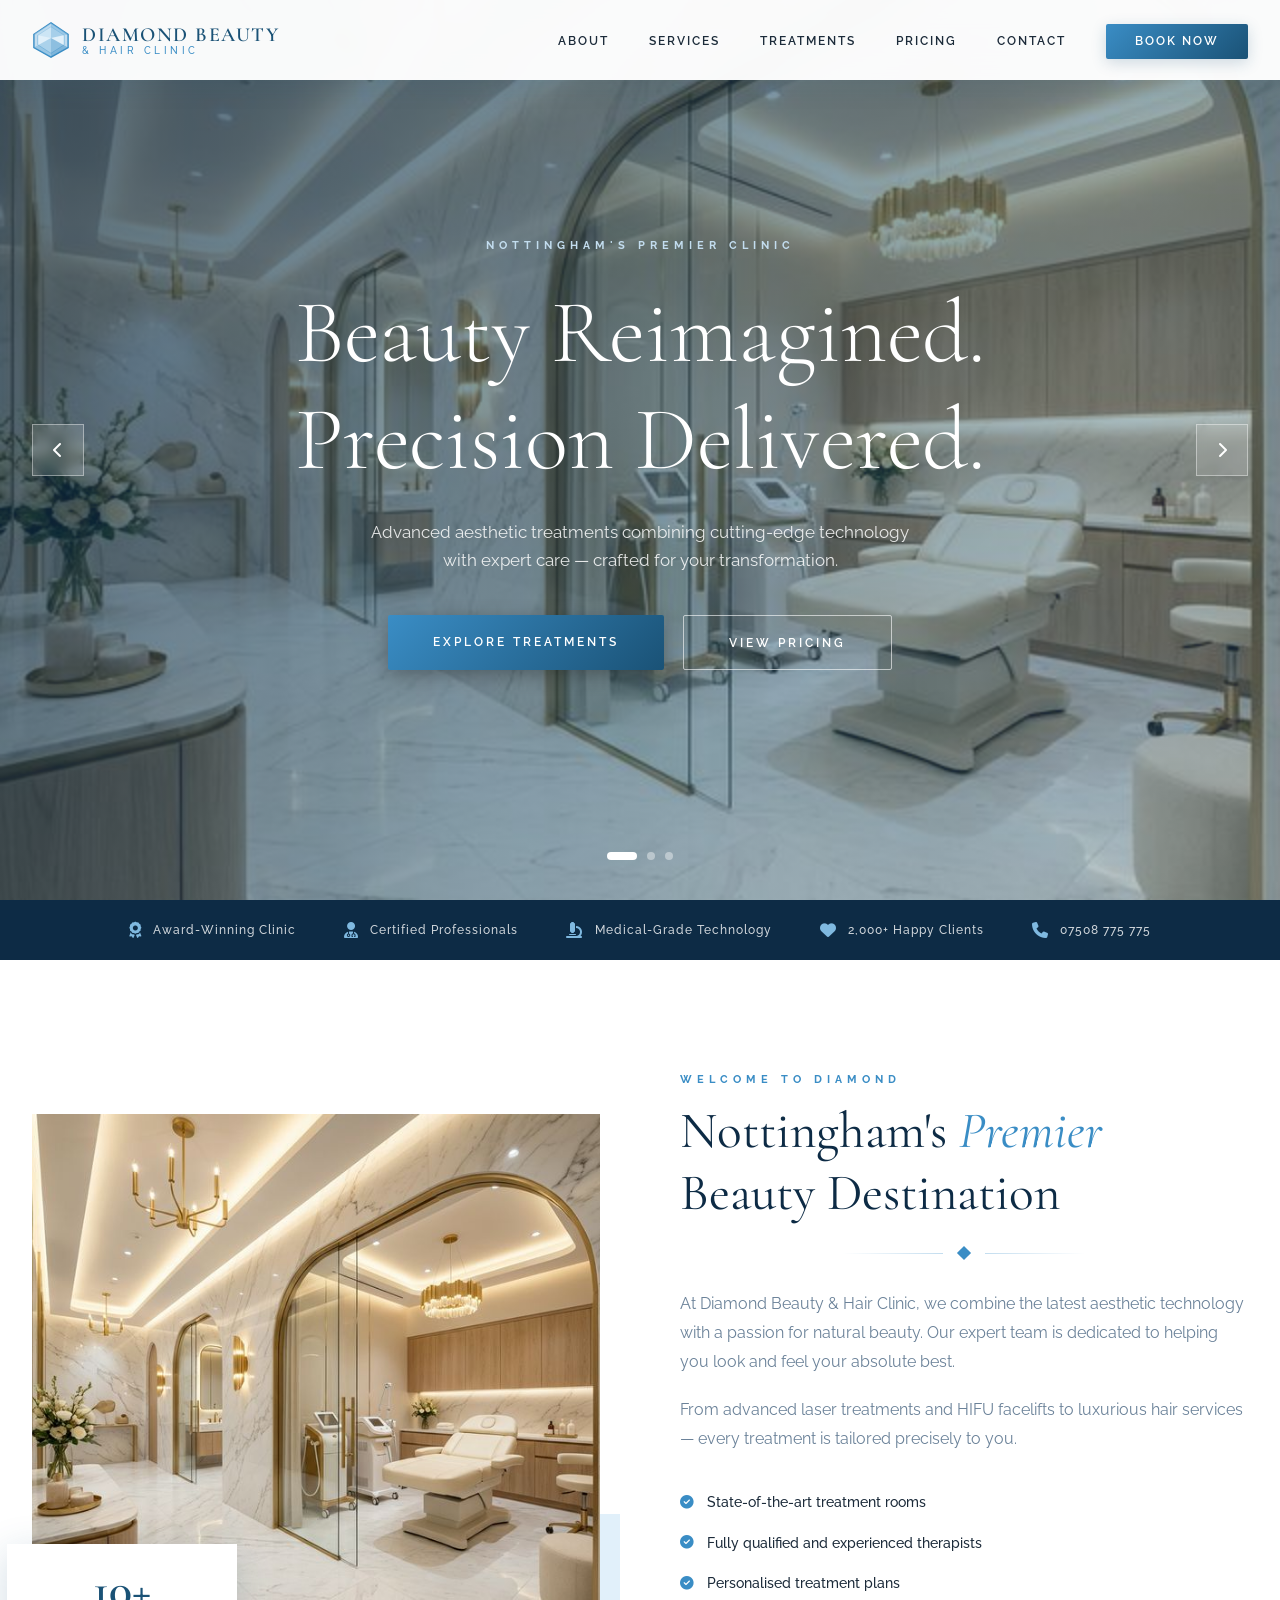
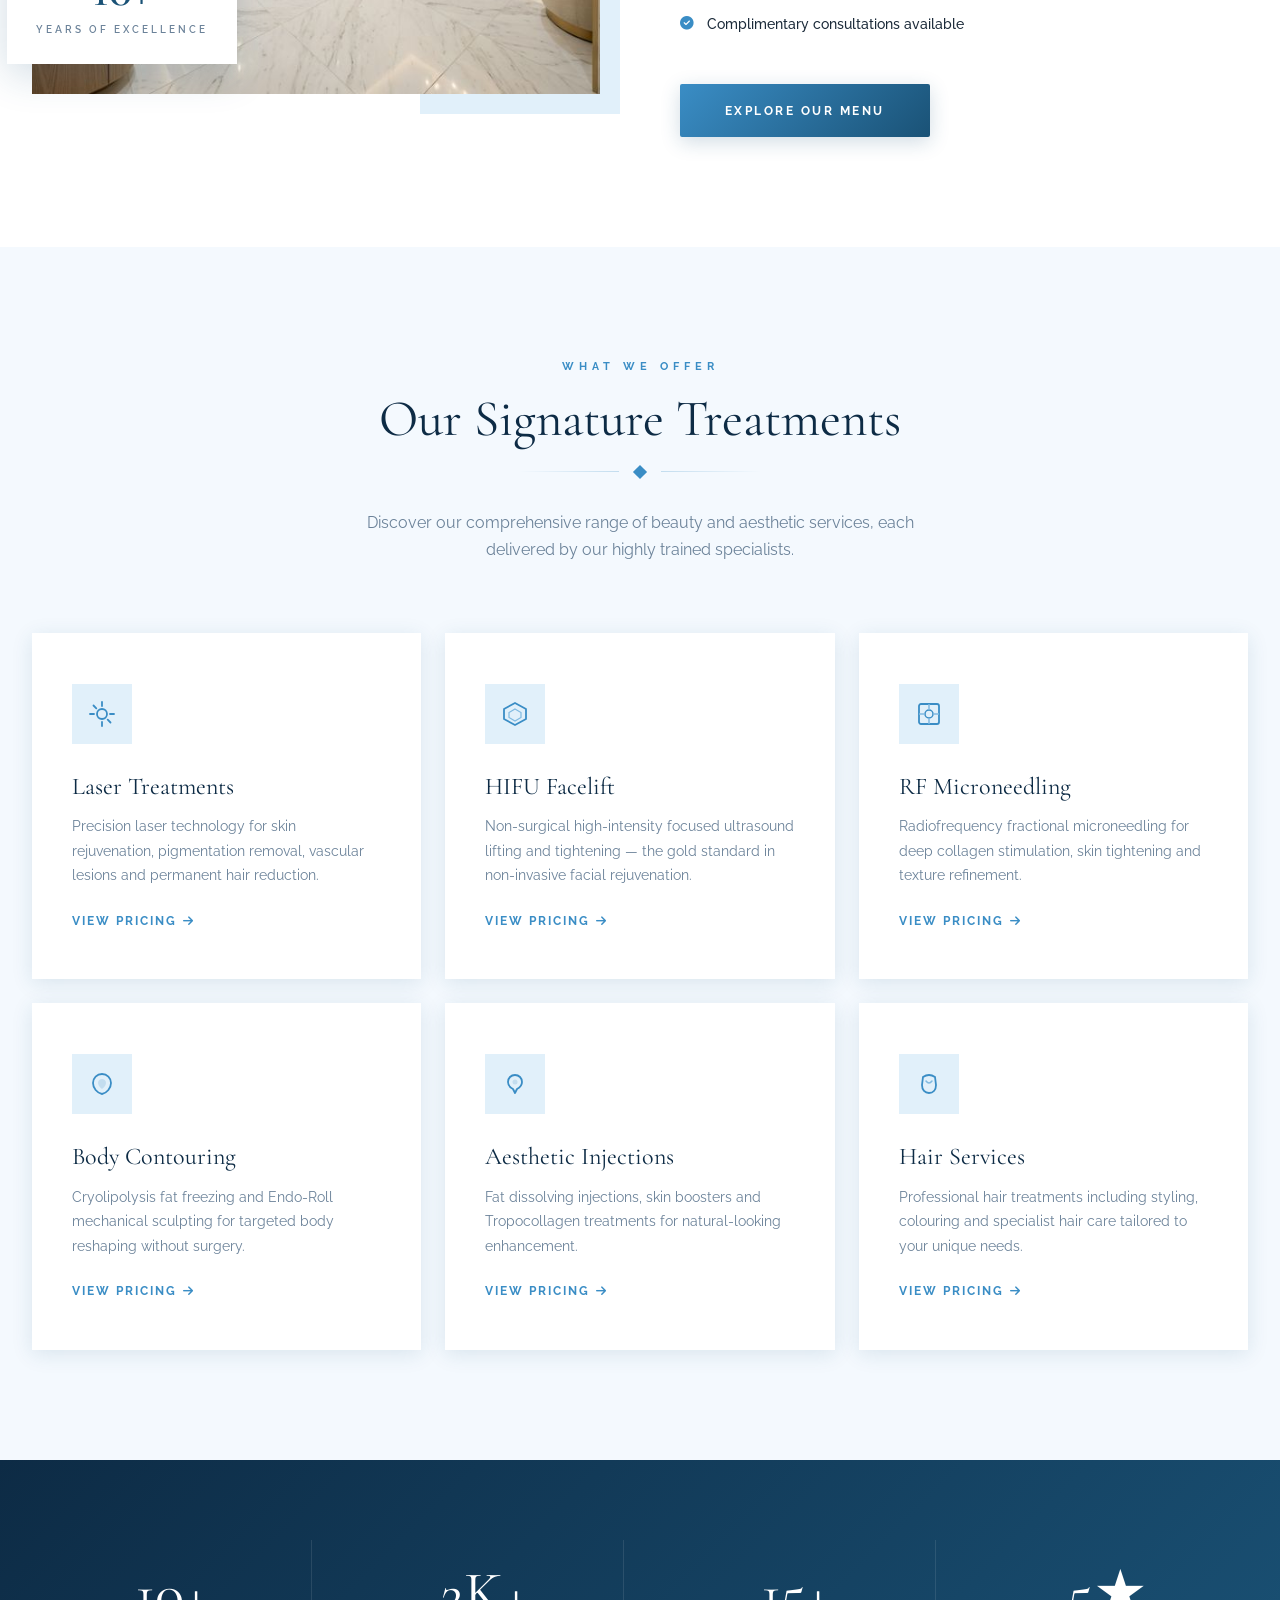
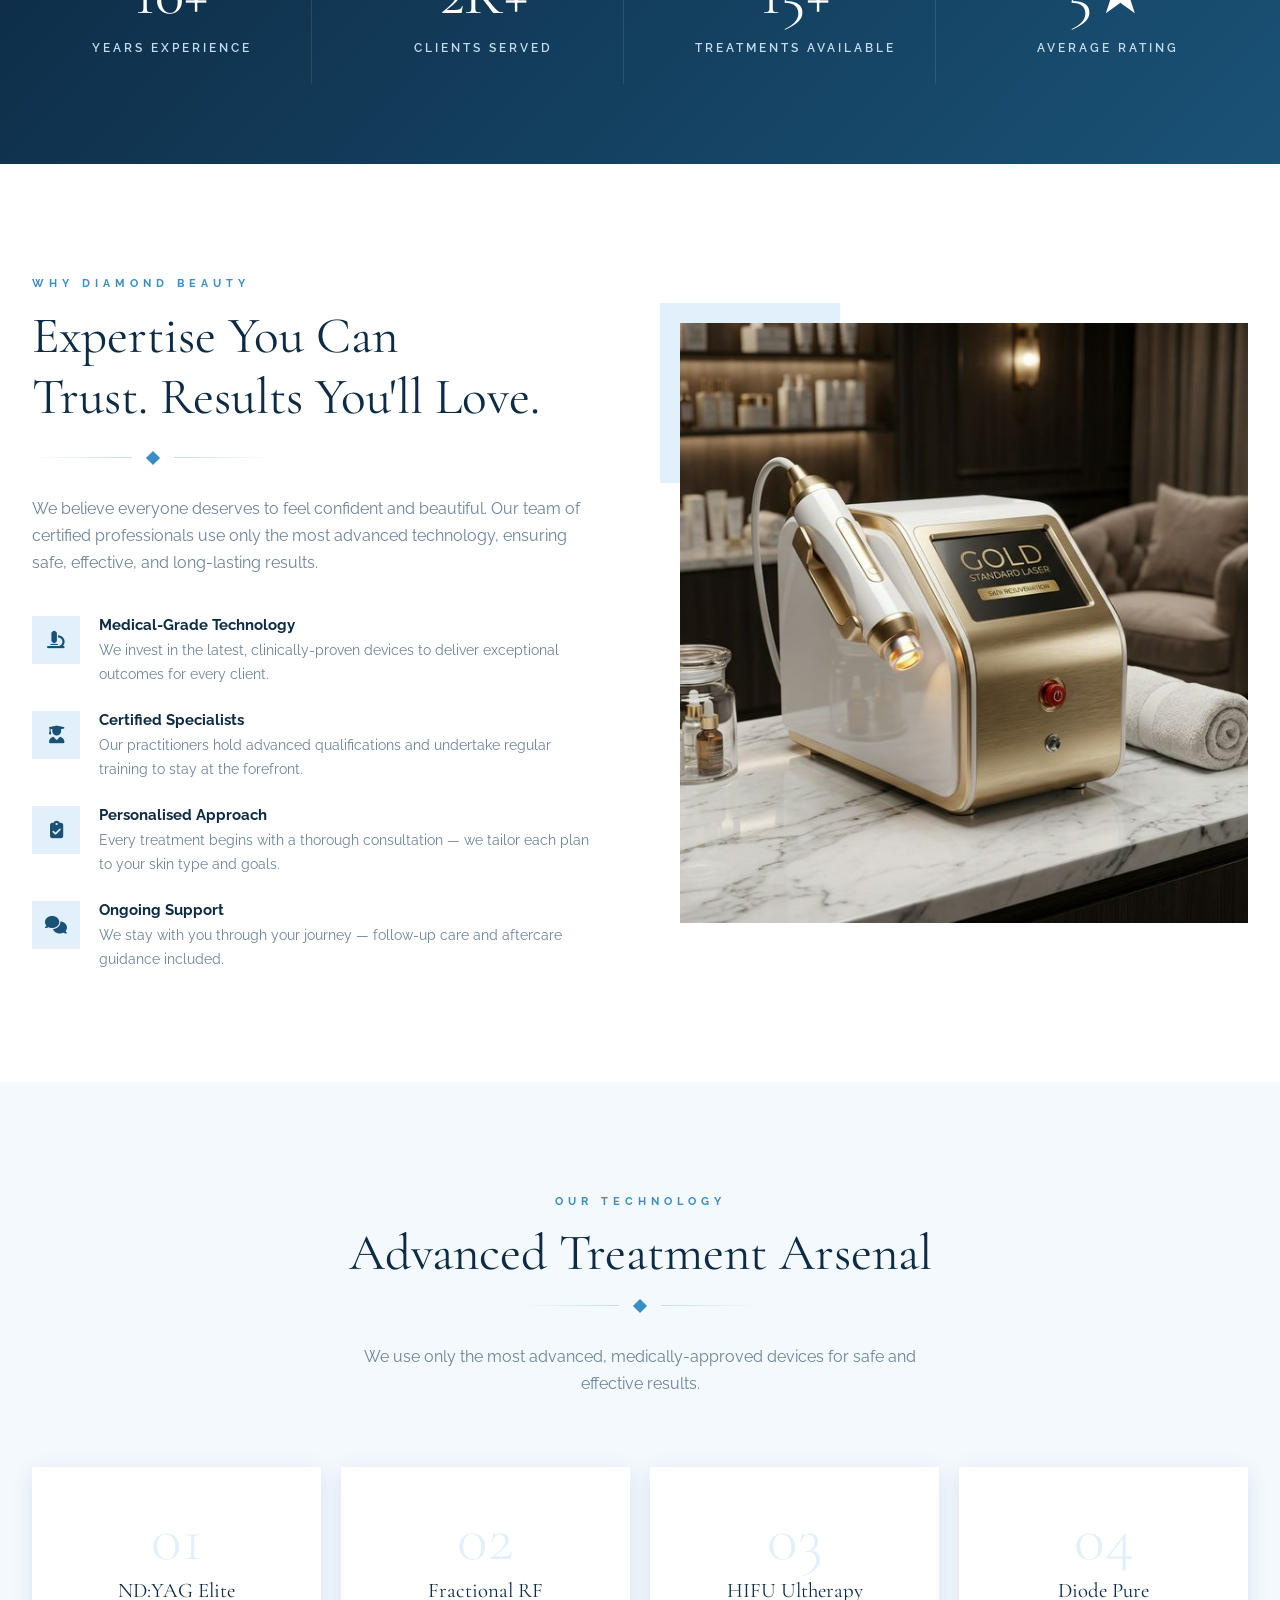
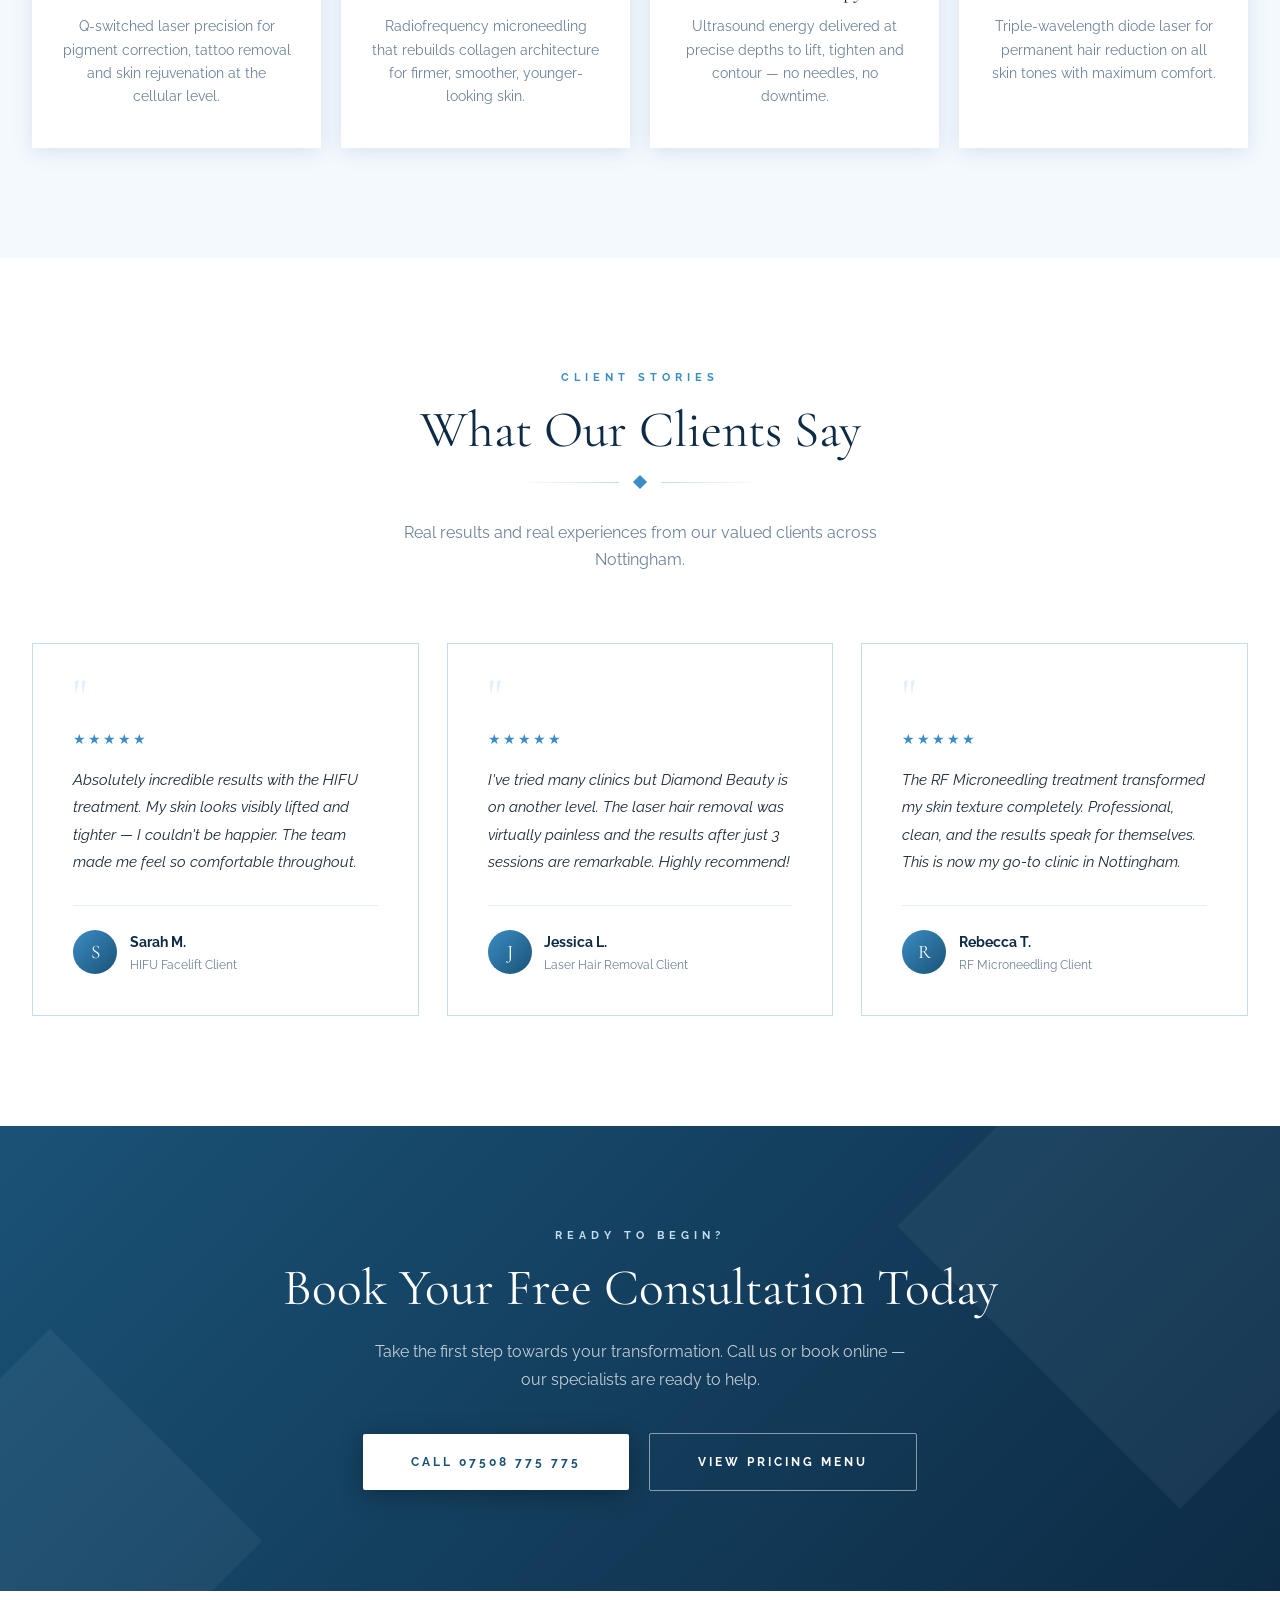
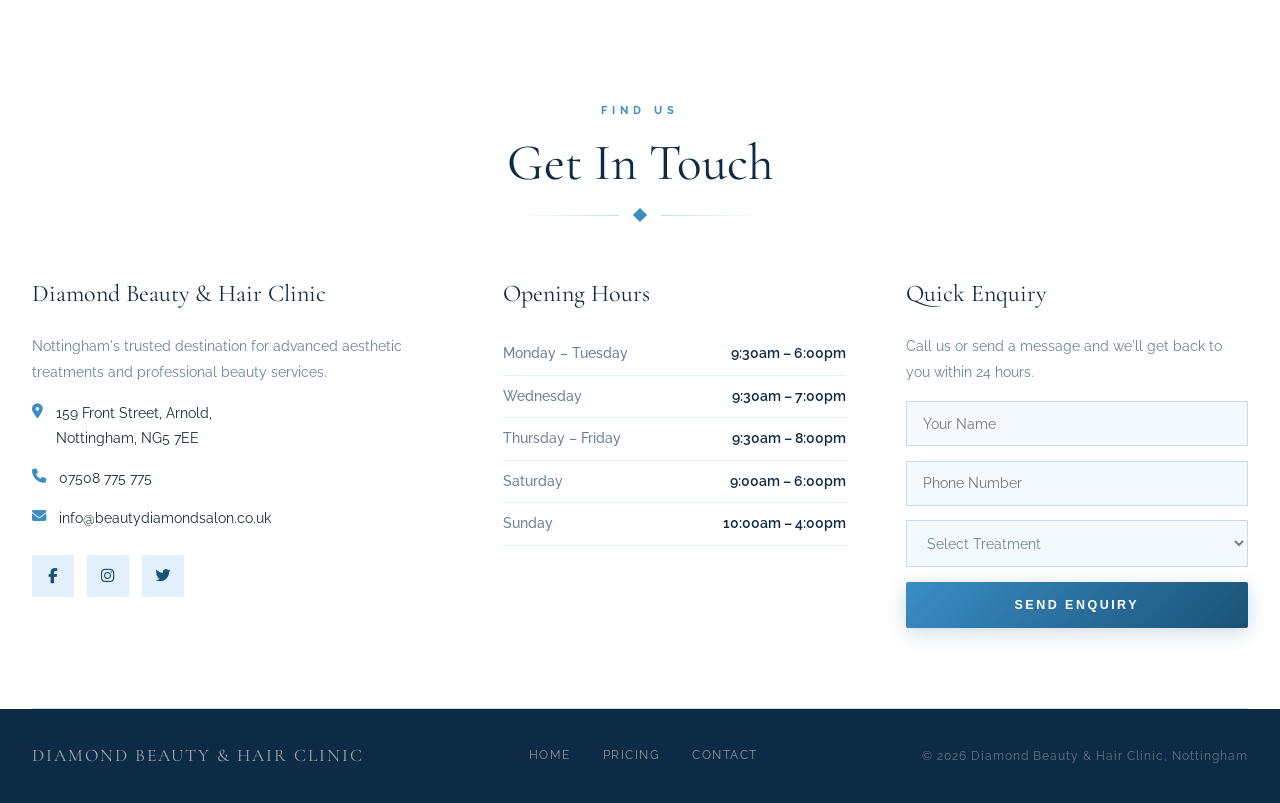
==== commit e70e1841: "Fix missing hero slider images — use local assets via CSS background Replaced broken external <img> " ====
--- a/index.html
+++ b/index.html
@@ -217,11 +217,11 @@
             opacity: 1;
         }
 
-        .slide-bg {
-            width: 100%;
-            height: 100%;
-            object-fit: cover;
-            object-position: center;
+        .slide-bg-css {
+            position: absolute;
+            inset: 0;
+            background-size: cover;
+            background-position: center;
         }
 
         .slide-overlay {
@@ -1452,7 +1452,7 @@
         <div class="slider" id="heroSlider">
 
             <div class="slide active" id="slide-0">
-                <img class="slide-bg" src="https://beautydiamondsalon.co.uk/wp-content/uploads/2018/12/slider-1.jpg" alt="Diamond Beauty Clinic" onerror="this.style.background='linear-gradient(135deg,#0D2B45,#1A5276)';this.style.minHeight='100%'">
+                <div class="slide-bg-css" style="background-image: url('hero.png');"></div>
                 <div class="slide-overlay"></div>
                 <div class="slide-content">
                     <div class="slide-content-inner">
@@ -1468,7 +1468,7 @@
             </div>
 
             <div class="slide" id="slide-1">
-                <img class="slide-bg" src="https://beautydiamondsalon.co.uk/wp-content/uploads/2018/12/slider-2.jpg" alt="Diamond Beauty Clinic" onerror="this.style.background='linear-gradient(135deg,#1A5276,#2C6DA8)';this.style.minHeight='100%'">
+                <div class="slide-bg-css" style="background-image: url('laser.png');"></div>
                 <div class="slide-overlay"></div>
                 <div class="slide-content">
                     <div class="slide-content-inner">
@@ -1484,8 +1484,8 @@
             </div>
 
             <div class="slide" id="slide-2">
-                <img class="slide-bg" src="https://beautydiamondsalon.co.uk/wp-content/uploads/2018/12/slider-3.jpg" alt="Diamond Beauty Clinic" onerror="this.style.background='linear-gradient(135deg,#0D2B45,#3A8DC5)';this.style.minHeight='100%'">
-                <div class="slide-overlay"></div>
+                <div class="slide-bg-css" style="background-image: url('hero.png'); background-position: 60% center;"></div>
+                <div class="slide-overlay" style="background: linear-gradient(135deg, rgba(13,43,69,0.78) 0%, rgba(58,141,197,0.45) 60%, rgba(127,185,224,0.2) 100%);"></div>
                 <div class="slide-content">
                     <div class="slide-content-inner">
                         <span class="slide-tag">Hair & Beauty Excellence</span>
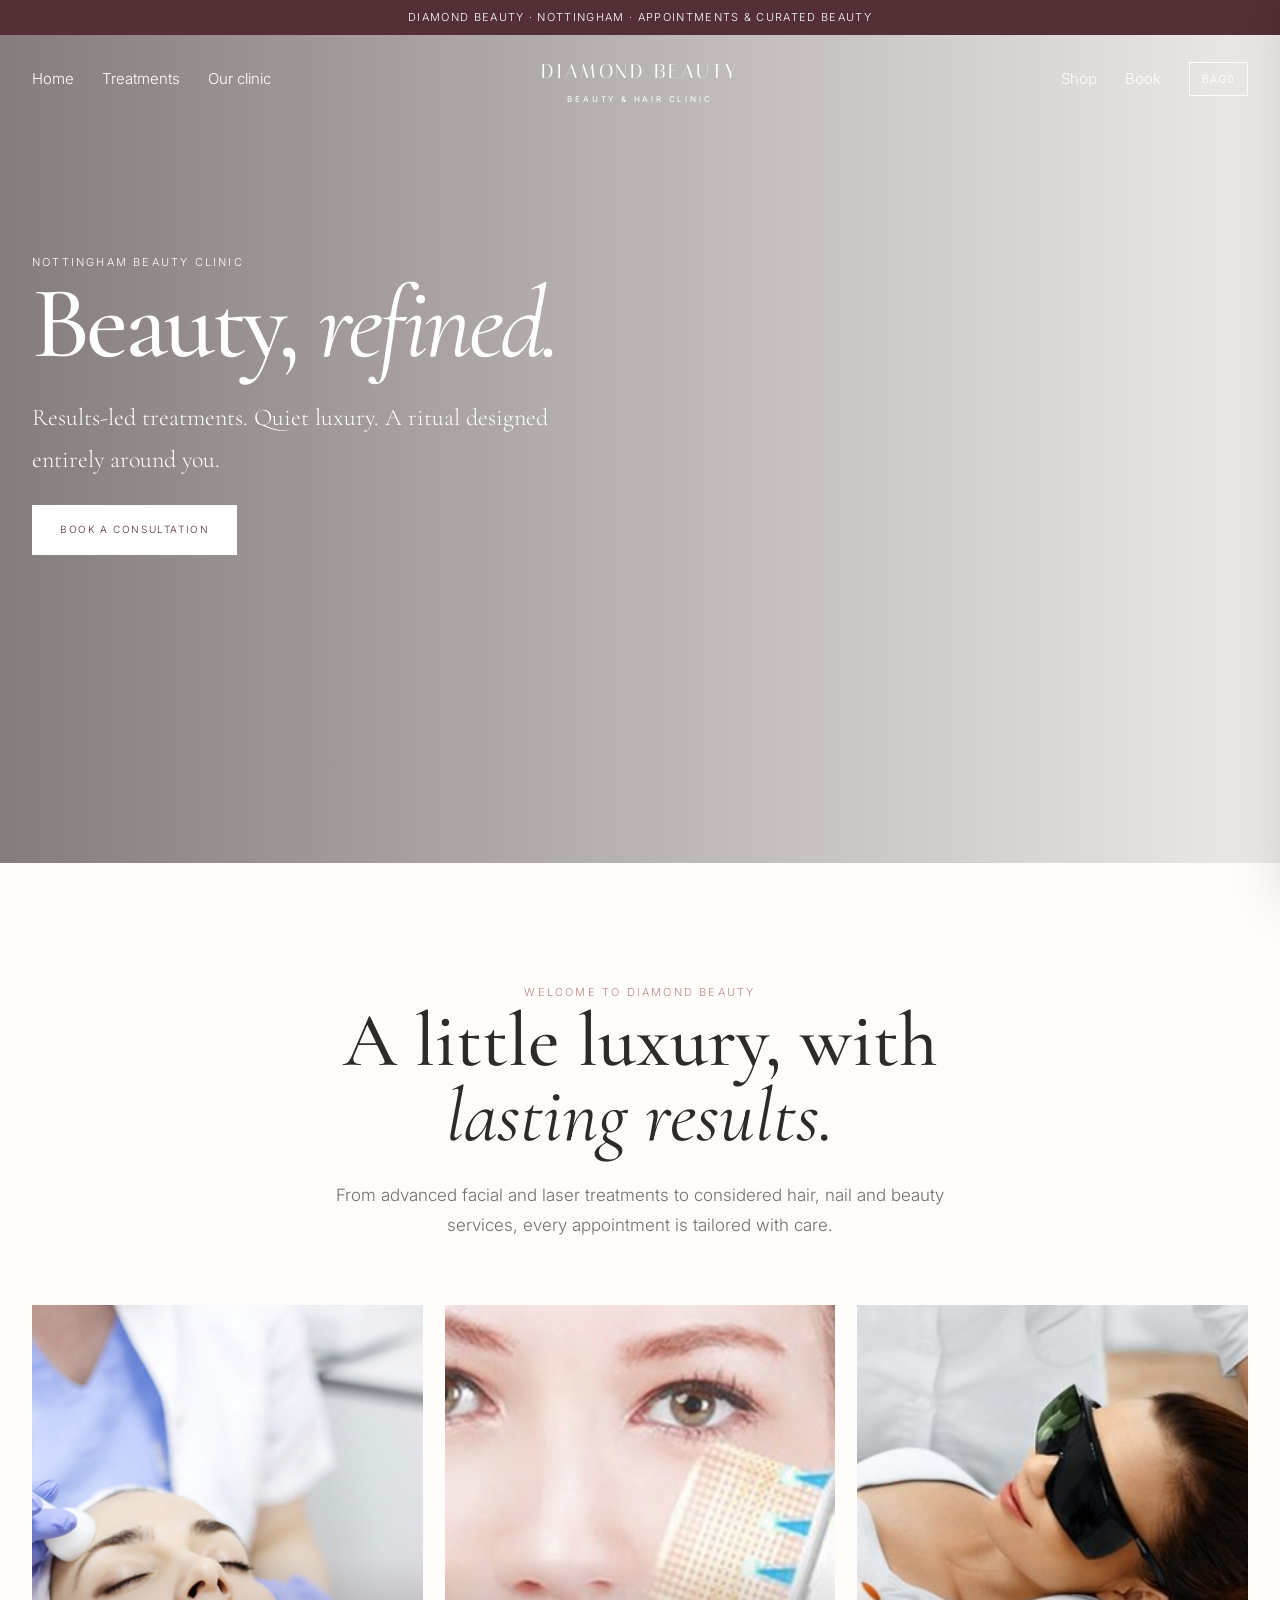
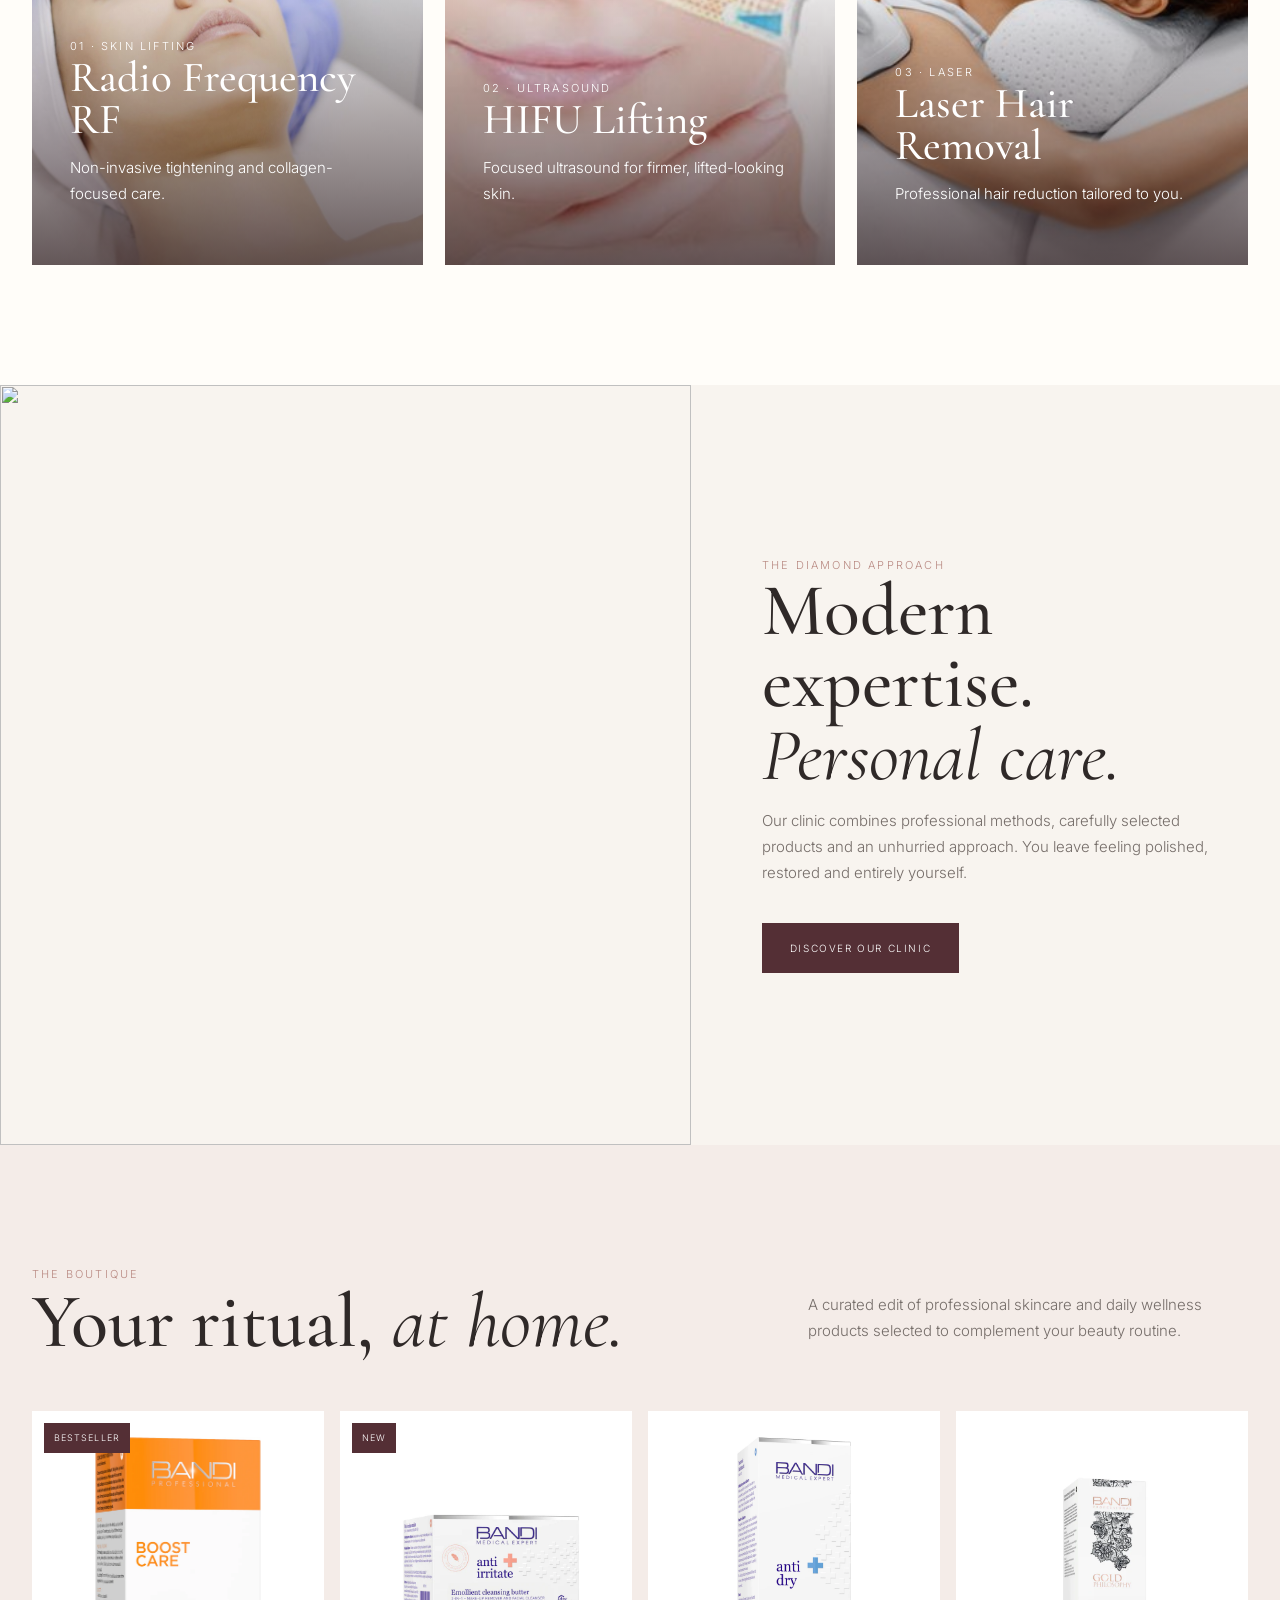
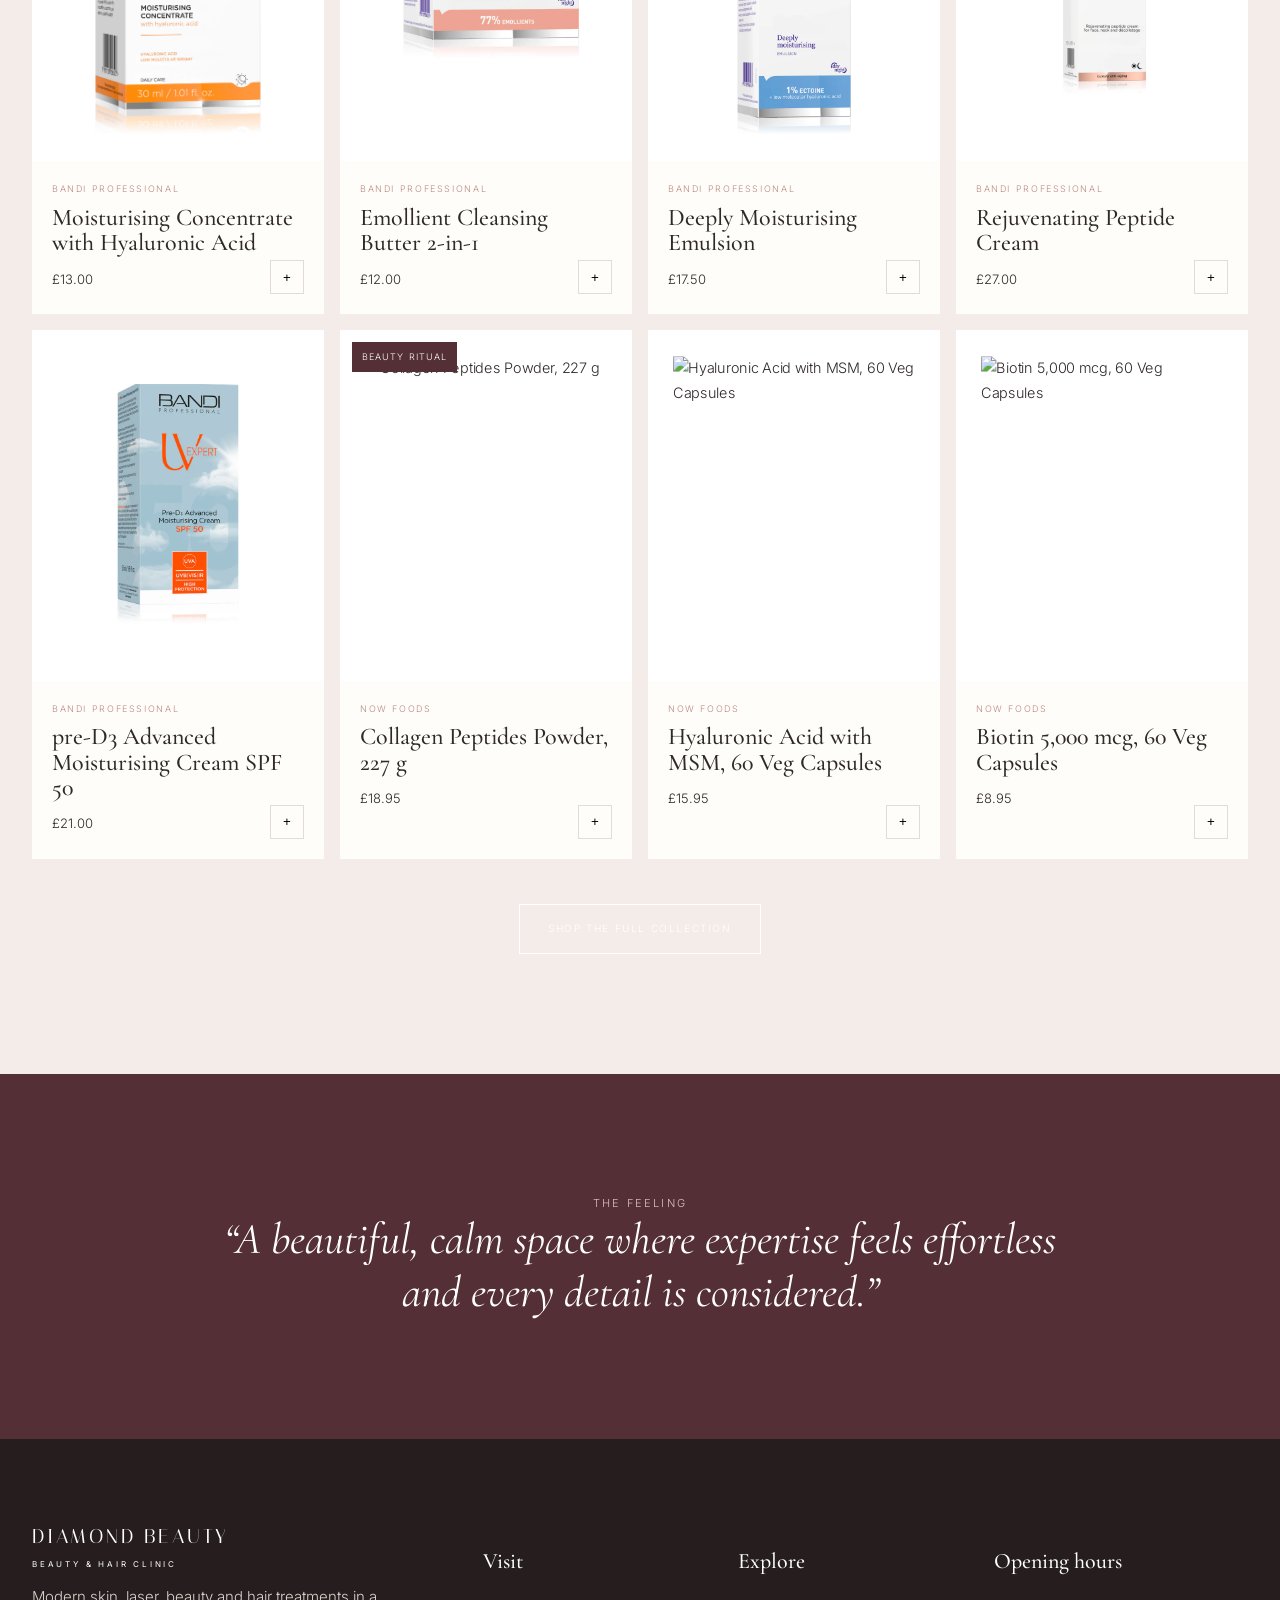
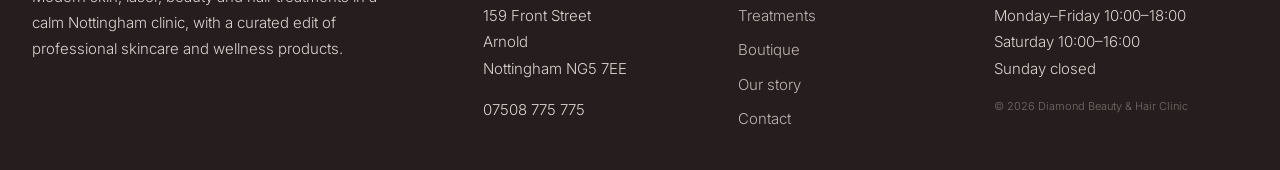
==== commit 3e2b8b45: "Deploy redesigned site with persistent database, admin dashboard and GitHub Pages hosting - Move dia" ====
--- a/index.html
+++ b/index.html
@@ -1,1997 +1 @@
-<!DOCTYPE html>
-<html lang="en">
-
-<head>
-    <meta charset="UTF-8">
-    <meta name="viewport" content="width=device-width, initial-scale=1.0">
-    <title>Diamond Beauty & Hair Clinic | Nottingham</title>
-    <link
-        href="https://fonts.googleapis.com/css2?family=Cormorant+Garamond:ital,wght@0,300;0,400;0,500;0,600;1,400;1,500&family=Raleway:wght@300;400;500;600;700;800&display=swap"
-        rel="stylesheet">
-    <link rel="stylesheet" href="https://cdnjs.cloudflare.com/ajax/libs/font-awesome/6.5.0/css/all.min.css">
-    <style>
-        :root {
-            --white: #FFFFFF;
-            --ice: #F4F9FE;
-            --crystal: #E1F0FA;
-            --sky: #C3DDEF;
-            --blue-light: #7FB9E0;
-            --blue-mid: #3A8DC5;
-            --blue-deep: #1A5276;
-            --navy: #0D2B45;
-            --text: #1C2B3A;
-            --text-muted: #6B8299;
-            --shadow: rgba(26, 82, 118, 0.12);
-            --shadow-md: rgba(26, 82, 118, 0.2);
-        }
-
-        * {
-            margin: 0;
-            padding: 0;
-            box-sizing: border-box;
-        }
-
-        html {
-            scroll-behavior: smooth;
-        }
-
-        body {
-            background: var(--white);
-            color: var(--text);
-            font-family: 'Raleway', sans-serif;
-            font-weight: 400;
-            overflow-x: hidden;
-            line-height: 1.7;
-        }
-
-        h1, h2, h3, h4 {
-            font-family: 'Cormorant Garamond', serif;
-            font-weight: 400;
-            line-height: 1.2;
-        }
-
-        /* ============================================================
-           NAVIGATION
-        ============================================================ */
-        nav {
-            position: fixed;
-            top: 0;
-            width: 100%;
-            z-index: 1000;
-            background: rgba(255, 255, 255, 0.97);
-            backdrop-filter: blur(12px);
-            box-shadow: 0 2px 30px var(--shadow);
-            transition: all 0.3s ease;
-        }
-
-        .nav-inner {
-            max-width: 1300px;
-            margin: 0 auto;
-            padding: 0 2rem;
-            height: 80px;
-            display: flex;
-            align-items: center;
-            justify-content: space-between;
-        }
-
-        .logo-wrap {
-            display: flex;
-            align-items: center;
-            gap: 12px;
-            text-decoration: none;
-        }
-
-        .logo-diamond {
-            width: 38px;
-            height: 38px;
-            position: relative;
-            flex-shrink: 0;
-        }
-
-        .logo-diamond svg {
-            width: 100%;
-            height: 100%;
-        }
-
-        .logo-text {
-            display: flex;
-            flex-direction: column;
-            line-height: 1.1;
-        }
-
-        .logo-text .main {
-            font-family: 'Cormorant Garamond', serif;
-            font-size: 1.25rem;
-            font-weight: 600;
-            color: var(--blue-deep);
-            letter-spacing: 1.5px;
-            text-transform: uppercase;
-        }
-
-        .logo-text .sub {
-            font-size: 0.62rem;
-            letter-spacing: 3.5px;
-            text-transform: uppercase;
-            color: var(--blue-mid);
-            font-weight: 500;
-        }
-
-        .nav-links {
-            display: flex;
-            align-items: center;
-            gap: 2.5rem;
-            list-style: none;
-        }
-
-        .nav-links a {
-            text-decoration: none;
-            color: var(--text);
-            font-size: 0.78rem;
-            font-weight: 600;
-            letter-spacing: 2px;
-            text-transform: uppercase;
-            position: relative;
-            transition: color 0.3s;
-        }
-
-        .nav-links a::after {
-            content: '';
-            position: absolute;
-            bottom: -4px;
-            left: 0;
-            width: 0;
-            height: 2px;
-            background: linear-gradient(90deg, var(--blue-mid), var(--blue-light));
-            transition: width 0.3s ease;
-        }
-
-        .nav-links a:hover {
-            color: var(--blue-deep);
-        }
-
-        .nav-links a:hover::after {
-            width: 100%;
-        }
-
-        .btn-book {
-            background: linear-gradient(135deg, var(--blue-mid), var(--blue-deep));
-            color: var(--white) !important;
-            padding: 0.65rem 1.8rem;
-            border-radius: 2px;
-            letter-spacing: 2px;
-            font-size: 0.72rem !important;
-            text-transform: uppercase;
-            transition: all 0.3s ease !important;
-            box-shadow: 0 4px 15px var(--shadow-md);
-        }
-
-        .btn-book::after {
-            display: none !important;
-        }
-
-        .btn-book:hover {
-            transform: translateY(-2px);
-            box-shadow: 0 8px 25px var(--shadow-md) !important;
-            color: var(--white) !important;
-        }
-
-        .hamburger {
-            display: none;
-            flex-direction: column;
-            gap: 5px;
-            cursor: pointer;
-            padding: 8px;
-        }
-
-        .hamburger span {
-            width: 24px;
-            height: 2px;
-            background: var(--blue-deep);
-            transition: all 0.3s ease;
-        }
-
-        /* ============================================================
-           HERO SLIDER
-        ============================================================ */
-        .hero {
-            position: relative;
-            height: 100vh;
-            min-height: 620px;
-            overflow: hidden;
-        }
-
-        .slider {
-            position: relative;
-            width: 100%;
-            height: 100%;
-        }
-
-        .slide {
-            position: absolute;
-            inset: 0;
-            opacity: 0;
-            transition: opacity 1.2s ease;
-        }
-
-        .slide.active {
-            opacity: 1;
-        }
-
-        .slide-bg-css {
-            position: absolute;
-            inset: 0;
-            background-size: cover;
-            background-position: center;
-        }
-
-        .slide-overlay {
-            position: absolute;
-            inset: 0;
-            background: linear-gradient(
-                135deg,
-                rgba(13, 43, 69, 0.72) 0%,
-                rgba(26, 82, 118, 0.45) 60%,
-                rgba(58, 141, 197, 0.25) 100%
-            );
-        }
-
-        .slide-content {
-            position: absolute;
-            inset: 0;
-            display: flex;
-            align-items: center;
-            justify-content: center;
-            text-align: center;
-            padding: 0 2rem;
-        }
-
-        .slide-content-inner {
-            max-width: 900px;
-        }
-
-        .slide-tag {
-            display: inline-block;
-            font-size: 0.7rem;
-            font-weight: 700;
-            letter-spacing: 5px;
-            text-transform: uppercase;
-            color: var(--sky);
-            margin-bottom: 1.5rem;
-            opacity: 0;
-            transform: translateY(20px);
-            transition: all 0.9s ease 0.3s;
-        }
-
-        .slide.active .slide-tag {
-            opacity: 1;
-            transform: translateY(0);
-        }
-
-        .slide-content h1 {
-            font-size: clamp(3rem, 7vw, 6.5rem);
-            color: var(--white);
-            margin-bottom: 1.5rem;
-            font-weight: 300;
-            opacity: 0;
-            transform: translateY(25px);
-            transition: all 1s ease 0.5s;
-        }
-
-        .slide.active .slide-content h1 {
-            opacity: 1;
-            transform: translateY(0);
-        }
-
-        .slide-content p {
-            font-size: 1.05rem;
-            color: rgba(255,255,255,0.85);
-            max-width: 560px;
-            margin: 0 auto 2.5rem;
-            opacity: 0;
-            transform: translateY(20px);
-            transition: all 1s ease 0.7s;
-        }
-
-        .slide.active .slide-content p {
-            opacity: 1;
-            transform: translateY(0);
-        }
-
-        .slide-btns {
-            display: flex;
-            gap: 1.2rem;
-            justify-content: center;
-            flex-wrap: wrap;
-            opacity: 0;
-            transform: translateY(20px);
-            transition: all 1s ease 0.9s;
-        }
-
-        .slide.active .slide-btns {
-            opacity: 1;
-            transform: translateY(0);
-        }
-
-        .btn-hero-primary {
-            display: inline-block;
-            padding: 1rem 2.8rem;
-            background: linear-gradient(135deg, var(--blue-mid), var(--blue-deep));
-            color: var(--white);
-            text-decoration: none;
-            font-size: 0.78rem;
-            font-weight: 600;
-            letter-spacing: 3px;
-            text-transform: uppercase;
-            border-radius: 2px;
-            transition: all 0.3s ease;
-            box-shadow: 0 5px 20px rgba(0,0,0,0.3);
-        }
-
-        .btn-hero-primary:hover {
-            transform: translateY(-3px);
-            box-shadow: 0 10px 30px rgba(0,0,0,0.4);
-        }
-
-        .btn-hero-outline {
-            display: inline-block;
-            padding: 1rem 2.8rem;
-            background: transparent;
-            color: var(--white);
-            text-decoration: none;
-            font-size: 0.78rem;
-            font-weight: 600;
-            letter-spacing: 3px;
-            text-transform: uppercase;
-            border: 1.5px solid rgba(255,255,255,0.6);
-            border-radius: 2px;
-            transition: all 0.3s ease;
-        }
-
-        .btn-hero-outline:hover {
-            background: rgba(255,255,255,0.15);
-            border-color: var(--white);
-        }
-
-        /* Slider Controls */
-        .slider-nav {
-            position: absolute;
-            bottom: 2.5rem;
-            left: 50%;
-            transform: translateX(-50%);
-            display: flex;
-            gap: 10px;
-            z-index: 10;
-        }
-
-        .slider-dot {
-            width: 8px;
-            height: 8px;
-            border-radius: 50%;
-            background: rgba(255,255,255,0.4);
-            cursor: pointer;
-            transition: all 0.3s ease;
-            border: none;
-        }
-
-        .slider-dot.active {
-            background: var(--white);
-            width: 30px;
-            border-radius: 4px;
-        }
-
-        .slider-arrow {
-            position: absolute;
-            top: 50%;
-            transform: translateY(-50%);
-            width: 52px;
-            height: 52px;
-            background: rgba(255,255,255,0.15);
-            border: 1.5px solid rgba(255,255,255,0.4);
-            color: var(--white);
-            font-size: 1rem;
-            cursor: pointer;
-            display: flex;
-            align-items: center;
-            justify-content: center;
-            z-index: 10;
-            transition: all 0.3s ease;
-            backdrop-filter: blur(5px);
-        }
-
-        .slider-arrow:hover {
-            background: rgba(255,255,255,0.3);
-        }
-
-        .arrow-prev { left: 2rem; }
-        .arrow-next { right: 2rem; }
-
-        /* Diamond sparkle decoration */
-        .diamond-divider {
-            display: flex;
-            align-items: center;
-            gap: 1rem;
-            justify-content: center;
-            margin: 1rem 0 2rem;
-        }
-
-        .diamond-divider::before,
-        .diamond-divider::after {
-            content: '';
-            flex: 1;
-            max-width: 100px;
-            height: 1px;
-            background: linear-gradient(90deg, transparent, var(--sky));
-        }
-
-        .diamond-divider::after {
-            background: linear-gradient(90deg, var(--sky), transparent);
-        }
-
-        .diamond-gem {
-            width: 10px;
-            height: 10px;
-            background: var(--blue-mid);
-            transform: rotate(45deg);
-            flex-shrink: 0;
-        }
-
-        /* Section tag */
-        .section-tag {
-            font-size: 0.7rem;
-            font-weight: 700;
-            letter-spacing: 5px;
-            text-transform: uppercase;
-            color: var(--blue-mid);
-            display: block;
-            margin-bottom: 0.8rem;
-        }
-
-        /* ============================================================
-           TRUST BAR
-        ============================================================ */
-        .trust-bar {
-            background: var(--navy);
-            padding: 1.2rem 2rem;
-        }
-
-        .trust-bar-inner {
-            max-width: 1300px;
-            margin: 0 auto;
-            display: flex;
-            align-items: center;
-            justify-content: center;
-            gap: 3rem;
-            flex-wrap: wrap;
-        }
-
-        .trust-item {
-            display: flex;
-            align-items: center;
-            gap: 0.7rem;
-            color: rgba(255,255,255,0.8);
-            font-size: 0.78rem;
-            font-weight: 500;
-            letter-spacing: 1px;
-        }
-
-        .trust-item i {
-            color: var(--blue-light);
-            font-size: 1rem;
-        }
-
-        /* ============================================================
-           WELCOME SECTION
-        ============================================================ */
-        .welcome {
-            padding: 110px 2rem;
-            max-width: 1300px;
-            margin: 0 auto;
-        }
-
-        .welcome-grid {
-            display: grid;
-            grid-template-columns: 1fr 1fr;
-            gap: 80px;
-            align-items: center;
-        }
-
-        .welcome-img-wrap {
-            position: relative;
-        }
-
-        .welcome-img-wrap img {
-            width: 100%;
-            height: 580px;
-            object-fit: cover;
-            display: block;
-        }
-
-        .welcome-img-accent {
-            position: absolute;
-            bottom: -20px;
-            right: -20px;
-            width: 200px;
-            height: 200px;
-            background: var(--crystal);
-            z-index: -1;
-        }
-
-        .welcome-img-badge {
-            position: absolute;
-            bottom: 30px;
-            left: -25px;
-            background: var(--white);
-            padding: 1.4rem 1.8rem;
-            box-shadow: 0 10px 40px var(--shadow-md);
-            text-align: center;
-        }
-
-        .welcome-img-badge .num {
-            display: block;
-            font-family: 'Cormorant Garamond', serif;
-            font-size: 3rem;
-            font-weight: 600;
-            color: var(--blue-deep);
-            line-height: 1;
-        }
-
-        .welcome-img-badge .label {
-            font-size: 0.65rem;
-            letter-spacing: 3px;
-            text-transform: uppercase;
-            color: var(--text-muted);
-            font-weight: 600;
-        }
-
-        .welcome-text h2 {
-            font-size: clamp(2.5rem, 4vw, 3.8rem);
-            color: var(--navy);
-            margin-bottom: 1.5rem;
-        }
-
-        .welcome-text h2 em {
-            color: var(--blue-mid);
-            font-style: italic;
-        }
-
-        .welcome-text p {
-            font-size: 1rem;
-            color: var(--text-muted);
-            margin-bottom: 1.2rem;
-            line-height: 1.8;
-        }
-
-        .welcome-features {
-            list-style: none;
-            margin: 1.8rem 0 2.5rem;
-        }
-
-        .welcome-features li {
-            display: flex;
-            align-items: center;
-            gap: 0.8rem;
-            padding: 0.5rem 0;
-            font-size: 0.9rem;
-            font-weight: 500;
-            color: var(--text);
-        }
-
-        .welcome-features li i {
-            color: var(--blue-mid);
-            font-size: 0.85rem;
-        }
-
-        .btn-primary {
-            display: inline-block;
-            padding: 1rem 2.8rem;
-            background: linear-gradient(135deg, var(--blue-mid), var(--blue-deep));
-            color: var(--white);
-            text-decoration: none;
-            font-size: 0.78rem;
-            font-weight: 700;
-            letter-spacing: 2.5px;
-            text-transform: uppercase;
-            border-radius: 2px;
-            transition: all 0.3s ease;
-            box-shadow: 0 5px 20px var(--shadow-md);
-        }
-
-        .btn-primary:hover {
-            transform: translateY(-3px);
-            box-shadow: 0 10px 30px var(--shadow-md);
-        }
-
-        /* ============================================================
-           SERVICES
-        ============================================================ */
-        .services {
-            background: var(--ice);
-            padding: 110px 2rem;
-        }
-
-        .services-inner {
-            max-width: 1300px;
-            margin: 0 auto;
-        }
-
-        .section-header {
-            text-align: center;
-            margin-bottom: 70px;
-        }
-
-        .section-header h2 {
-            font-size: clamp(2.2rem, 4vw, 3.5rem);
-            color: var(--navy);
-            margin-bottom: 1rem;
-        }
-
-        .section-header p {
-            font-size: 1rem;
-            color: var(--text-muted);
-            max-width: 560px;
-            margin: 0 auto;
-        }
-
-        .services-grid {
-            display: grid;
-            grid-template-columns: repeat(3, 1fr);
-            gap: 24px;
-        }
-
-        .service-card {
-            background: var(--white);
-            padding: 3rem 2.5rem;
-            border-top: 3px solid transparent;
-            transition: all 0.35s ease;
-            box-shadow: 0 4px 20px var(--shadow);
-            position: relative;
-            overflow: hidden;
-            cursor: pointer;
-        }
-
-        .service-card::before {
-            content: '';
-            position: absolute;
-            top: 0;
-            left: 0;
-            right: 0;
-            height: 3px;
-            background: linear-gradient(90deg, var(--blue-mid), var(--blue-light));
-            transform: scaleX(0);
-            transition: transform 0.35s ease;
-        }
-
-        .service-card:hover::before {
-            transform: scaleX(1);
-        }
-
-        .service-card:hover {
-            transform: translateY(-6px);
-            box-shadow: 0 15px 40px var(--shadow-md);
-        }
-
-        .service-icon {
-            width: 60px;
-            height: 60px;
-            background: var(--crystal);
-            display: flex;
-            align-items: center;
-            justify-content: center;
-            margin-bottom: 1.8rem;
-            transition: background 0.35s ease;
-        }
-
-        .service-icon svg {
-            width: 26px;
-            height: 26px;
-        }
-
-        .service-card:hover .service-icon {
-            background: linear-gradient(135deg, var(--blue-mid), var(--blue-deep));
-        }
-
-        .service-card:hover .service-icon svg path,
-        .service-card:hover .service-icon svg circle,
-        .service-card:hover .service-icon svg polygon {
-            stroke: var(--white);
-        }
-
-        .service-card h3 {
-            font-size: 1.5rem;
-            color: var(--navy);
-            margin-bottom: 0.8rem;
-        }
-
-        .service-card p {
-            font-size: 0.9rem;
-            color: var(--text-muted);
-            line-height: 1.7;
-            margin-bottom: 1.5rem;
-        }
-
-        .service-link {
-            font-size: 0.72rem;
-            font-weight: 700;
-            letter-spacing: 2px;
-            text-transform: uppercase;
-            color: var(--blue-mid);
-            text-decoration: none;
-            display: flex;
-            align-items: center;
-            gap: 6px;
-            transition: gap 0.3s ease;
-        }
-
-        .service-link:hover {
-            gap: 12px;
-        }
-
-        /* ============================================================
-           STATS BANNER
-        ============================================================ */
-        .stats-banner {
-            background: linear-gradient(135deg, var(--navy) 0%, var(--blue-deep) 100%);
-            padding: 80px 2rem;
-        }
-
-        .stats-inner {
-            max-width: 1300px;
-            margin: 0 auto;
-            display: grid;
-            grid-template-columns: repeat(4, 1fr);
-            gap: 2rem;
-        }
-
-        .stat-item {
-            text-align: center;
-            padding: 1.5rem;
-            border-right: 1px solid rgba(255,255,255,0.1);
-        }
-
-        .stat-item:last-child {
-            border-right: none;
-        }
-
-        .stat-num {
-            display: block;
-            font-family: 'Cormorant Garamond', serif;
-            font-size: 3.8rem;
-            font-weight: 400;
-            color: var(--white);
-            line-height: 1;
-            margin-bottom: 0.5rem;
-        }
-
-        .stat-label {
-            font-size: 0.72rem;
-            letter-spacing: 3px;
-            text-transform: uppercase;
-            color: var(--sky);
-            font-weight: 600;
-        }
-
-        /* ============================================================
-           WHY CHOOSE US
-        ============================================================ */
-        .why {
-            padding: 110px 2rem;
-            max-width: 1300px;
-            margin: 0 auto;
-        }
-
-        .why-grid {
-            display: grid;
-            grid-template-columns: 1fr 1fr;
-            gap: 80px;
-            align-items: center;
-        }
-
-        .why-content h2 {
-            font-size: clamp(2.2rem, 4vw, 3.5rem);
-            color: var(--navy);
-            margin-bottom: 1.5rem;
-        }
-
-        .why-content p {
-            font-size: 1rem;
-            color: var(--text-muted);
-            margin-bottom: 2.5rem;
-        }
-
-        .why-list {
-            list-style: none;
-            display: flex;
-            flex-direction: column;
-            gap: 1.5rem;
-        }
-
-        .why-item {
-            display: flex;
-            gap: 1.2rem;
-            align-items: flex-start;
-        }
-
-        .why-icon {
-            width: 48px;
-            height: 48px;
-            background: var(--crystal);
-            flex-shrink: 0;
-            display: flex;
-            align-items: center;
-            justify-content: center;
-            font-size: 1.1rem;
-            color: var(--blue-deep);
-        }
-
-        .why-item h4 {
-            font-family: 'Raleway', sans-serif;
-            font-size: 0.95rem;
-            font-weight: 700;
-            color: var(--navy);
-            margin-bottom: 0.3rem;
-        }
-
-        .why-item p {
-            font-size: 0.88rem;
-            color: var(--text-muted);
-            margin-bottom: 0;
-        }
-
-        .why-img {
-            position: relative;
-        }
-
-        .why-img img {
-            width: 100%;
-            height: 600px;
-            object-fit: cover;
-            display: block;
-        }
-
-        .why-img-accent {
-            position: absolute;
-            top: -20px;
-            left: -20px;
-            width: 180px;
-            height: 180px;
-            background: var(--crystal);
-            z-index: -1;
-        }
-
-        /* ============================================================
-           TREATMENTS / TECHNOLOGY
-        ============================================================ */
-        .tech {
-            background: var(--ice);
-            padding: 110px 2rem;
-        }
-
-        .tech-inner {
-            max-width: 1300px;
-            margin: 0 auto;
-        }
-
-        .tech-grid {
-            display: grid;
-            grid-template-columns: repeat(4, 1fr);
-            gap: 20px;
-            margin-top: 60px;
-        }
-
-        .tech-card {
-            background: var(--white);
-            padding: 2.5rem 1.8rem;
-            text-align: center;
-            position: relative;
-            overflow: hidden;
-            transition: all 0.35s ease;
-            box-shadow: 0 4px 20px var(--shadow);
-        }
-
-        .tech-card::after {
-            content: '';
-            position: absolute;
-            bottom: 0;
-            left: 0;
-            right: 0;
-            height: 4px;
-            background: linear-gradient(90deg, var(--blue-mid), var(--blue-light));
-            transform: scaleX(0);
-            transition: transform 0.35s ease;
-        }
-
-        .tech-card:hover::after {
-            transform: scaleX(1);
-        }
-
-        .tech-card:hover {
-            transform: translateY(-5px);
-            box-shadow: 0 15px 40px var(--shadow-md);
-        }
-
-        .tech-number {
-            font-family: 'Cormorant Garamond', serif;
-            font-size: 4rem;
-            color: var(--crystal);
-            font-weight: 300;
-            line-height: 1;
-            margin-bottom: 0.5rem;
-        }
-
-        .tech-card h3 {
-            font-size: 1.3rem;
-            color: var(--navy);
-            margin-bottom: 0.7rem;
-        }
-
-        .tech-card p {
-            font-size: 0.85rem;
-            color: var(--text-muted);
-            line-height: 1.7;
-        }
-
-        /* ============================================================
-           TESTIMONIALS
-        ============================================================ */
-        .testimonials {
-            padding: 110px 2rem;
-            max-width: 1300px;
-            margin: 0 auto;
-        }
-
-        .testimonials-grid {
-            display: grid;
-            grid-template-columns: repeat(3, 1fr);
-            gap: 28px;
-            margin-top: 60px;
-        }
-
-        .testimonial-card {
-            background: var(--white);
-            border: 1px solid var(--sky);
-            padding: 2.5rem;
-            position: relative;
-            transition: all 0.35s ease;
-        }
-
-        .testimonial-card:hover {
-            box-shadow: 0 15px 40px var(--shadow-md);
-            transform: translateY(-4px);
-        }
-
-        .quote-icon {
-            font-size: 3rem;
-            color: var(--crystal);
-            font-family: 'Cormorant Garamond', serif;
-            line-height: 0.5;
-            margin-bottom: 1.2rem;
-            display: block;
-        }
-
-        .stars {
-            color: var(--blue-mid);
-            font-size: 0.85rem;
-            margin-bottom: 1rem;
-            letter-spacing: 2px;
-        }
-
-        .testimonial-text {
-            font-size: 0.95rem;
-            color: var(--text);
-            line-height: 1.8;
-            margin-bottom: 1.8rem;
-            font-style: italic;
-        }
-
-        .testimonial-author {
-            display: flex;
-            align-items: center;
-            gap: 0.8rem;
-            padding-top: 1.5rem;
-            border-top: 1px solid var(--crystal);
-        }
-
-        .author-avatar {
-            width: 44px;
-            height: 44px;
-            background: linear-gradient(135deg, var(--blue-mid), var(--blue-deep));
-            border-radius: 50%;
-            display: flex;
-            align-items: center;
-            justify-content: center;
-            color: var(--white);
-            font-family: 'Cormorant Garamond', serif;
-            font-size: 1.2rem;
-            flex-shrink: 0;
-        }
-
-        .author-name {
-            font-weight: 700;
-            font-size: 0.9rem;
-            color: var(--navy);
-        }
-
-        .author-date {
-            font-size: 0.75rem;
-            color: var(--text-muted);
-        }
-
-        /* ============================================================
-           CTA BANNER
-        ============================================================ */
-        .cta-banner {
-            background: linear-gradient(135deg, var(--blue-deep) 0%, var(--navy) 100%);
-            padding: 100px 2rem;
-            text-align: center;
-            position: relative;
-            overflow: hidden;
-        }
-
-        .cta-banner::before {
-            content: '';
-            position: absolute;
-            top: -100px;
-            right: -100px;
-            width: 400px;
-            height: 400px;
-            background: rgba(195, 221, 239, 0.06);
-            transform: rotate(45deg);
-        }
-
-        .cta-banner::after {
-            content: '';
-            position: absolute;
-            bottom: -100px;
-            left: -100px;
-            width: 300px;
-            height: 300px;
-            background: rgba(195, 221, 239, 0.06);
-            transform: rotate(45deg);
-        }
-
-        .cta-banner .section-tag {
-            color: var(--sky);
-        }
-
-        .cta-banner h2 {
-            font-size: clamp(2.2rem, 4vw, 3.8rem);
-            color: var(--white);
-            margin-bottom: 1.2rem;
-        }
-
-        .cta-banner p {
-            font-size: 1rem;
-            color: rgba(255,255,255,0.75);
-            max-width: 550px;
-            margin: 0 auto 2.5rem;
-        }
-
-        .btn-white {
-            display: inline-block;
-            padding: 1.1rem 3rem;
-            background: var(--white);
-            color: var(--blue-deep);
-            text-decoration: none;
-            font-size: 0.78rem;
-            font-weight: 700;
-            letter-spacing: 3px;
-            text-transform: uppercase;
-            border-radius: 2px;
-            transition: all 0.3s ease;
-            box-shadow: 0 5px 25px rgba(0,0,0,0.3);
-        }
-
-        .btn-white:hover {
-            transform: translateY(-3px);
-            box-shadow: 0 10px 35px rgba(0,0,0,0.35);
-        }
-
-        .btn-outline-white {
-            display: inline-block;
-            padding: 1.1rem 3rem;
-            background: transparent;
-            color: var(--white);
-            text-decoration: none;
-            font-size: 0.78rem;
-            font-weight: 700;
-            letter-spacing: 3px;
-            text-transform: uppercase;
-            border: 1.5px solid rgba(255,255,255,0.5);
-            border-radius: 2px;
-            margin-left: 1rem;
-            transition: all 0.3s ease;
-        }
-
-        .btn-outline-white:hover {
-            background: rgba(255,255,255,0.1);
-            border-color: var(--white);
-        }
-
-        /* ============================================================
-           CONTACT / FOOTER
-        ============================================================ */
-        .contact {
-            padding: 110px 2rem 0;
-            background: var(--white);
-        }
-
-        .contact-inner {
-            max-width: 1300px;
-            margin: 0 auto;
-        }
-
-        .contact-grid {
-            display: grid;
-            grid-template-columns: 1.2fr 1fr 1fr;
-            gap: 60px;
-            padding-bottom: 80px;
-            border-bottom: 1px solid var(--sky);
-        }
-
-        .contact-col h3 {
-            font-size: 1.5rem;
-            color: var(--navy);
-            margin-bottom: 1.5rem;
-        }
-
-        .contact-col p {
-            font-size: 0.9rem;
-            color: var(--text-muted);
-            line-height: 1.8;
-            margin-bottom: 1rem;
-        }
-
-        .contact-detail {
-            display: flex;
-            align-items: flex-start;
-            gap: 0.8rem;
-            margin-bottom: 1rem;
-            font-size: 0.9rem;
-            color: var(--text);
-        }
-
-        .contact-detail i {
-            color: var(--blue-mid);
-            margin-top: 3px;
-            flex-shrink: 0;
-        }
-
-        .hours-table {
-            list-style: none;
-        }
-
-        .hours-table li {
-            display: flex;
-            justify-content: space-between;
-            padding: 0.55rem 0;
-            border-bottom: 1px solid var(--crystal);
-            font-size: 0.88rem;
-        }
-
-        .hours-table li .day {
-            color: var(--text-muted);
-            font-weight: 500;
-        }
-
-        .hours-table li .time {
-            color: var(--navy);
-            font-weight: 600;
-        }
-
-        .social-links {
-            display: flex;
-            gap: 0.8rem;
-            margin-top: 1.5rem;
-        }
-
-        .social-link {
-            width: 42px;
-            height: 42px;
-            background: var(--crystal);
-            display: flex;
-            align-items: center;
-            justify-content: center;
-            color: var(--blue-deep);
-            text-decoration: none;
-            font-size: 0.95rem;
-            transition: all 0.3s ease;
-        }
-
-        .social-link:hover {
-            background: var(--blue-mid);
-            color: var(--white);
-        }
-
-        footer {
-            background: var(--navy);
-            padding: 2rem;
-        }
-
-        .footer-inner {
-            max-width: 1300px;
-            margin: 0 auto;
-            display: flex;
-            align-items: center;
-            justify-content: space-between;
-            flex-wrap: wrap;
-            gap: 1rem;
-        }
-
-        .footer-logo {
-            font-family: 'Cormorant Garamond', serif;
-            font-size: 1.1rem;
-            color: rgba(255,255,255,0.6);
-            letter-spacing: 2px;
-            text-transform: uppercase;
-        }
-
-        .footer-copy {
-            font-size: 0.75rem;
-            color: rgba(255,255,255,0.35);
-            letter-spacing: 1px;
-        }
-
-        .footer-links {
-            display: flex;
-            gap: 2rem;
-        }
-
-        .footer-links a {
-            font-size: 0.73rem;
-            color: rgba(255,255,255,0.5);
-            text-decoration: none;
-            letter-spacing: 1.5px;
-            text-transform: uppercase;
-            transition: color 0.3s;
-        }
-
-        .footer-links a:hover {
-            color: var(--sky);
-        }
-
-        /* ============================================================
-           MOBILE MENU
-        ============================================================ */
-        .mobile-menu {
-            display: none;
-            position: fixed;
-            top: 80px;
-            left: 0;
-            right: 0;
-            background: var(--white);
-            box-shadow: 0 10px 30px var(--shadow);
-            z-index: 999;
-            padding: 1.5rem 2rem 2rem;
-            flex-direction: column;
-            gap: 0;
-        }
-
-        .mobile-menu.open {
-            display: flex;
-        }
-
-        .mobile-menu a {
-            text-decoration: none;
-            color: var(--text);
-            font-size: 0.85rem;
-            font-weight: 600;
-            letter-spacing: 2px;
-            text-transform: uppercase;
-            padding: 0.9rem 0;
-            border-bottom: 1px solid var(--crystal);
-            transition: color 0.3s;
-        }
-
-        .mobile-menu a:hover {
-            color: var(--blue-mid);
-        }
-
-        .mobile-menu .btn-book {
-            margin-top: 1rem;
-            display: block;
-            text-align: center;
-        }
-
-        /* ============================================================
-           RESPONSIVE
-        ============================================================ */
-        @media (max-width: 1100px) {
-            .services-grid {
-                grid-template-columns: repeat(2, 1fr);
-            }
-
-            .tech-grid {
-                grid-template-columns: repeat(2, 1fr);
-            }
-
-            .stats-inner {
-                grid-template-columns: repeat(2, 1fr);
-            }
-
-            .stat-item {
-                border-right: none;
-                border-bottom: 1px solid rgba(255,255,255,0.1);
-            }
-
-            .stat-item:last-child,
-            .stat-item:nth-child(2) {
-                border-bottom: none;
-            }
-        }
-
-        @media (max-width: 900px) {
-            .nav-links {
-                display: none;
-            }
-
-            .hamburger {
-                display: flex;
-            }
-
-            .welcome-grid,
-            .why-grid {
-                grid-template-columns: 1fr;
-                gap: 50px;
-            }
-
-            .welcome-img-badge {
-                left: 0;
-            }
-
-            .testimonials-grid {
-                grid-template-columns: 1fr;
-            }
-
-            .contact-grid {
-                grid-template-columns: 1fr;
-                gap: 40px;
-            }
-
-            .footer-inner {
-                flex-direction: column;
-                text-align: center;
-            }
-        }
-
-        @media (max-width: 600px) {
-            .services-grid {
-                grid-template-columns: 1fr;
-            }
-
-            .tech-grid {
-                grid-template-columns: 1fr 1fr;
-            }
-
-            .stats-inner {
-                grid-template-columns: 1fr 1fr;
-            }
-
-            .trust-bar-inner {
-                gap: 1.2rem;
-            }
-
-            .cta-banner .btn-outline-white {
-                margin-left: 0;
-                margin-top: 0.8rem;
-                display: block;
-            }
-
-            .slide-btns {
-                flex-direction: column;
-                align-items: center;
-            }
-        }
-
-        /* ============================================================
-           ANIMATIONS
-        ============================================================ */
-        .fade-up {
-            opacity: 0;
-            transform: translateY(30px);
-            transition: opacity 0.7s ease, transform 0.7s ease;
-        }
-
-        .fade-up.visible {
-            opacity: 1;
-            transform: translateY(0);
-        }
-    </style>
-</head>
-
-<body>
-
-    <!-- NAVIGATION -->
-    <nav id="navbar">
-        <div class="nav-inner">
-            <a href="index.html" class="logo-wrap">
-                <div class="logo-diamond">
-                    <svg viewBox="0 0 40 40" fill="none" xmlns="http://www.w3.org/2000/svg">
-                        <polygon points="20,2 38,14 38,28 20,38 2,28 2,14" fill="#C3DDEF" stroke="#3A8DC5" stroke-width="1.5"/>
-                        <polygon points="20,6 34,15 34,25 20,34 6,25 6,15" fill="#E1F0FA" stroke="#7FB9E0" stroke-width="0.8"/>
-                        <polygon points="20,2 38,14 20,18" fill="#7FB9E0" opacity="0.6"/>
-                        <polygon points="2,14 20,18 20,2" fill="#B8D9F0" opacity="0.5"/>
-                        <polygon points="20,38 38,28 20,18" fill="#3A8DC5" opacity="0.5"/>
-                        <polygon points="2,28 20,38 20,18" fill="#5BA4D4" opacity="0.4"/>
-                    </svg>
-                </div>
-                <div class="logo-text">
-                    <span class="main">Diamond Beauty</span>
-                    <span class="sub">& Hair Clinic</span>
-                </div>
-            </a>
-
-            <ul class="nav-links">
-                <li><a href="#about">About</a></li>
-                <li><a href="#services">Services</a></li>
-                <li><a href="#treatments">Treatments</a></li>
-                <li><a href="prices.html">Pricing</a></li>
-                <li><a href="#contact">Contact</a></li>
-                <li><a href="tel:07508775775" class="btn-book">Book Now</a></li>
-            </ul>
-
-            <div class="hamburger" id="hamburger" onclick="toggleMenu()">
-                <span></span>
-                <span></span>
-                <span></span>
-            </div>
-        </div>
-    </nav>
-
-    <!-- MOBILE MENU -->
-    <div class="mobile-menu" id="mobileMenu">
-        <a href="#about" onclick="toggleMenu()">About</a>
-        <a href="#services" onclick="toggleMenu()">Services</a>
-        <a href="#treatments" onclick="toggleMenu()">Treatments</a>
-        <a href="prices.html">Pricing</a>
-        <a href="#contact" onclick="toggleMenu()">Contact</a>
-        <a href="tel:07508775775" class="btn-book">Book Now</a>
-    </div>
-
-    <!-- HERO SLIDER -->
-    <div class="hero">
-        <div class="slider" id="heroSlider">
-
-            <div class="slide active" id="slide-0">
-                <div class="slide-bg-css" style="background-image: url('hero.png');"></div>
-                <div class="slide-overlay"></div>
-                <div class="slide-content">
-                    <div class="slide-content-inner">
-                        <span class="slide-tag">Nottingham's Premier Clinic</span>
-                        <h1>Beauty Reimagined.<br>Precision Delivered.</h1>
-                        <p>Advanced aesthetic treatments combining cutting-edge technology with expert care — crafted for your transformation.</p>
-                        <div class="slide-btns">
-                            <a href="#services" class="btn-hero-primary">Explore Treatments</a>
-                            <a href="prices.html" class="btn-hero-outline">View Pricing</a>
-                        </div>
-                    </div>
-                </div>
-            </div>
-
-            <div class="slide" id="slide-1">
-                <div class="slide-bg-css" style="background-image: url('laser.png');"></div>
-                <div class="slide-overlay"></div>
-                <div class="slide-content">
-                    <div class="slide-content-inner">
-                        <span class="slide-tag">Advanced Laser Technology</span>
-                        <h1>Reveal Your<br>Natural Radiance.</h1>
-                        <p>From laser skin rejuvenation to body contouring — our hi-tech treatments deliver visible, lasting results.</p>
-                        <div class="slide-btns">
-                            <a href="#services" class="btn-hero-primary">Our Services</a>
-                            <a href="#contact" class="btn-hero-outline">Book Consultation</a>
-                        </div>
-                    </div>
-                </div>
-            </div>
-
-            <div class="slide" id="slide-2">
-                <div class="slide-bg-css" style="background-image: url('hero.png'); background-position: 60% center;"></div>
-                <div class="slide-overlay" style="background: linear-gradient(135deg, rgba(13,43,69,0.78) 0%, rgba(58,141,197,0.45) 60%, rgba(127,185,224,0.2) 100%);"></div>
-                <div class="slide-content">
-                    <div class="slide-content-inner">
-                        <span class="slide-tag">Hair & Beauty Excellence</span>
-                        <h1>Where Science<br>Meets Beauty.</h1>
-                        <p>Professional hair treatments and aesthetic procedures in a luxurious, welcoming environment in the heart of Nottingham.</p>
-                        <div class="slide-btns">
-                            <a href="prices.html" class="btn-hero-primary">See Our Prices</a>
-                            <a href="#about" class="btn-hero-outline">Learn More</a>
-                        </div>
-                    </div>
-                </div>
-            </div>
-
-        </div>
-
-        <button class="slider-arrow arrow-prev" onclick="changeSlide(-1)" aria-label="Previous">
-            <i class="fas fa-chevron-left"></i>
-        </button>
-        <button class="slider-arrow arrow-next" onclick="changeSlide(1)" aria-label="Next">
-            <i class="fas fa-chevron-right"></i>
-        </button>
-
-        <div class="slider-nav">
-            <button class="slider-dot active" onclick="goToSlide(0)" aria-label="Slide 1"></button>
-            <button class="slider-dot" onclick="goToSlide(1)" aria-label="Slide 2"></button>
-            <button class="slider-dot" onclick="goToSlide(2)" aria-label="Slide 3"></button>
-        </div>
-    </div>
-
-    <!-- TRUST BAR -->
-    <div class="trust-bar">
-        <div class="trust-bar-inner">
-            <div class="trust-item">
-                <i class="fas fa-award"></i>
-                <span>Award-Winning Clinic</span>
-            </div>
-            <div class="trust-item">
-                <i class="fas fa-user-md"></i>
-                <span>Certified Professionals</span>
-            </div>
-            <div class="trust-item">
-                <i class="fas fa-microscope"></i>
-                <span>Medical-Grade Technology</span>
-            </div>
-            <div class="trust-item">
-                <i class="fas fa-heart"></i>
-                <span>2,000+ Happy Clients</span>
-            </div>
-            <div class="trust-item">
-                <i class="fas fa-phone"></i>
-                <span>07508 775 775</span>
-            </div>
-        </div>
-    </div>
-
-    <!-- WELCOME / ABOUT -->
-    <section class="welcome" id="about">
-        <div class="welcome-grid">
-            <div class="welcome-img-wrap fade-up">
-                <img src="hero.png" alt="Diamond Beauty Clinic">
-                <div class="welcome-img-accent"></div>
-                <div class="welcome-img-badge">
-                    <span class="num">10+</span>
-                    <span class="label">Years of Excellence</span>
-                </div>
-            </div>
-            <div class="welcome-text fade-up">
-                <span class="section-tag">Welcome to Diamond</span>
-                <h2>Nottingham's <em>Premier</em><br>Beauty Destination</h2>
-                <div class="diamond-divider">
-                    <div class="diamond-gem"></div>
-                </div>
-                <p>At Diamond Beauty & Hair Clinic, we combine the latest aesthetic technology with a passion for natural beauty. Our expert team is dedicated to helping you look and feel your absolute best.</p>
-                <p>From advanced laser treatments and HIFU facelifts to luxurious hair services — every treatment is tailored precisely to you.</p>
-                <ul class="welcome-features">
-                    <li><i class="fas fa-check-circle"></i> State-of-the-art treatment rooms</li>
-                    <li><i class="fas fa-check-circle"></i> Fully qualified and experienced therapists</li>
-                    <li><i class="fas fa-check-circle"></i> Personalised treatment plans</li>
-                    <li><i class="fas fa-check-circle"></i> Complimentary consultations available</li>
-                </ul>
-                <a href="prices.html" class="btn-primary">Explore Our Menu</a>
-            </div>
-        </div>
-    </section>
-
-    <!-- SERVICES -->
-    <div class="services" id="services">
-        <div class="services-inner">
-            <div class="section-header fade-up">
-                <span class="section-tag">What We Offer</span>
-                <h2>Our Signature Treatments</h2>
-                <div class="diamond-divider">
-                    <div class="diamond-gem"></div>
-                </div>
-                <p>Discover our comprehensive range of beauty and aesthetic services, each delivered by our highly trained specialists.</p>
-            </div>
-
-            <div class="services-grid">
-                <div class="service-card fade-up">
-                    <div class="service-icon">
-                        <svg viewBox="0 0 26 26" fill="none" xmlns="http://www.w3.org/2000/svg">
-                            <circle cx="13" cy="13" r="5" stroke="#3A8DC5" stroke-width="1.8"/>
-                            <line x1="13" y1="1" x2="13" y2="5" stroke="#3A8DC5" stroke-width="1.8" stroke-linecap="round"/>
-                            <line x1="13" y1="21" x2="13" y2="25" stroke="#3A8DC5" stroke-width="1.8" stroke-linecap="round"/>
-                            <line x1="1" y1="13" x2="5" y2="13" stroke="#3A8DC5" stroke-width="1.8" stroke-linecap="round"/>
-                            <line x1="21" y1="13" x2="25" y2="13" stroke="#3A8DC5" stroke-width="1.8" stroke-linecap="round"/>
-                            <line x1="4.5" y1="4.5" x2="7.3" y2="7.3" stroke="#3A8DC5" stroke-width="1.8" stroke-linecap="round"/>
-                            <line x1="18.7" y1="18.7" x2="21.5" y2="21.5" stroke="#3A8DC5" stroke-width="1.8" stroke-linecap="round"/>
-                        </svg>
-                    </div>
-                    <h3>Laser Treatments</h3>
-                    <p>Precision laser technology for skin rejuvenation, pigmentation removal, vascular lesions and permanent hair reduction.</p>
-                    <a href="prices.html" class="service-link">View Pricing <i class="fas fa-arrow-right"></i></a>
-                </div>
-
-                <div class="service-card fade-up">
-                    <div class="service-icon">
-                        <svg viewBox="0 0 26 26" fill="none" xmlns="http://www.w3.org/2000/svg">
-                            <path d="M13 2 L24 8 L24 18 L13 24 L2 18 L2 8 Z" stroke="#3A8DC5" stroke-width="1.8" stroke-linejoin="round"/>
-                            <path d="M13 8 L19 11.5 L19 16.5 L13 20 L7 16.5 L7 11.5 Z" stroke="#7FB9E0" stroke-width="1.2"/>
-                        </svg>
-                    </div>
-                    <h3>HIFU Facelift</h3>
-                    <p>Non-surgical high-intensity focused ultrasound lifting and tightening — the gold standard in non-invasive facial rejuvenation.</p>
-                    <a href="prices.html" class="service-link">View Pricing <i class="fas fa-arrow-right"></i></a>
-                </div>
-
-                <div class="service-card fade-up">
-                    <div class="service-icon">
-                        <svg viewBox="0 0 26 26" fill="none" xmlns="http://www.w3.org/2000/svg">
-                            <rect x="3" y="3" width="20" height="20" rx="2" stroke="#3A8DC5" stroke-width="1.8"/>
-                            <circle cx="13" cy="13" r="4" stroke="#3A8DC5" stroke-width="1.5"/>
-                            <line x1="13" y1="3" x2="13" y2="9" stroke="#7FB9E0" stroke-width="1.5"/>
-                            <line x1="13" y1="17" x2="13" y2="23" stroke="#7FB9E0" stroke-width="1.5"/>
-                            <line x1="3" y1="13" x2="9" y2="13" stroke="#7FB9E0" stroke-width="1.5"/>
-                            <line x1="17" y1="13" x2="23" y2="13" stroke="#7FB9E0" stroke-width="1.5"/>
-                        </svg>
-                    </div>
-                    <h3>RF Microneedling</h3>
-                    <p>Radiofrequency fractional microneedling for deep collagen stimulation, skin tightening and texture refinement.</p>
-                    <a href="prices.html" class="service-link">View Pricing <i class="fas fa-arrow-right"></i></a>
-                </div>
-
-                <div class="service-card fade-up">
-                    <div class="service-icon">
-                        <svg viewBox="0 0 26 26" fill="none" xmlns="http://www.w3.org/2000/svg">
-                            <path d="M13 3 C8 3 4 7 4 12 C4 17 8 22 13 23 C18 22 22 17 22 12 C22 7 18 3 13 3Z" stroke="#3A8DC5" stroke-width="1.8"/>
-                            <path d="M9 12 C9 9.5 11 8 13 8 C15 8 17 9.5 17 12 C17 15 13 18 13 18 C13 18 9 15 9 12Z" fill="#C3DDEF"/>
-                        </svg>
-                    </div>
-                    <h3>Body Contouring</h3>
-                    <p>Cryolipolysis fat freezing and Endo-Roll mechanical sculpting for targeted body reshaping without surgery.</p>
-                    <a href="prices.html" class="service-link">View Pricing <i class="fas fa-arrow-right"></i></a>
-                </div>
-
-                <div class="service-card fade-up">
-                    <div class="service-icon">
-                        <svg viewBox="0 0 26 26" fill="none" xmlns="http://www.w3.org/2000/svg">
-                            <path d="M13 4 C9 4 6 7 6 11 C6 14 8 16.5 11 18 L13 22 L15 18 C18 16.5 20 14 20 11 C20 7 17 4 13 4Z" stroke="#3A8DC5" stroke-width="1.8" stroke-linejoin="round"/>
-                            <circle cx="13" cy="11" r="2.5" fill="#C3DDEF"/>
-                        </svg>
-                    </div>
-                    <h3>Aesthetic Injections</h3>
-                    <p>Fat dissolving injections, skin boosters and Tropocollagen treatments for natural-looking enhancement.</p>
-                    <a href="prices.html" class="service-link">View Pricing <i class="fas fa-arrow-right"></i></a>
-                </div>
-
-                <div class="service-card fade-up">
-                    <div class="service-icon">
-                        <svg viewBox="0 0 26 26" fill="none" xmlns="http://www.w3.org/2000/svg">
-                            <path d="M7 6 C7 6 10 4 13 4 C16 4 19 6 19 6 L20 14 C20 19 17 22 13 22 C9 22 6 19 6 14 Z" stroke="#3A8DC5" stroke-width="1.8"/>
-                            <path d="M10 10 Q13 14 16 10" stroke="#7FB9E0" stroke-width="1.5" fill="none" stroke-linecap="round"/>
-                        </svg>
-                    </div>
-                    <h3>Hair Services</h3>
-                    <p>Professional hair treatments including styling, colouring and specialist hair care tailored to your unique needs.</p>
-                    <a href="prices.html" class="service-link">View Pricing <i class="fas fa-arrow-right"></i></a>
-                </div>
-            </div>
-        </div>
-    </div>
-
-    <!-- STATS -->
-    <div class="stats-banner">
-        <div class="stats-inner">
-            <div class="stat-item fade-up">
-                <span class="stat-num">10+</span>
-                <span class="stat-label">Years Experience</span>
-            </div>
-            <div class="stat-item fade-up">
-                <span class="stat-num">2K+</span>
-                <span class="stat-label">Clients Served</span>
-            </div>
-            <div class="stat-item fade-up">
-                <span class="stat-num">15+</span>
-                <span class="stat-label">Treatments Available</span>
-            </div>
-            <div class="stat-item fade-up">
-                <span class="stat-num">5★</span>
-                <span class="stat-label">Average Rating</span>
-            </div>
-        </div>
-    </div>
-
-    <!-- WHY CHOOSE US -->
-    <section class="why" id="why">
-        <div class="why-grid">
-            <div class="why-content fade-up">
-                <span class="section-tag">Why Diamond Beauty</span>
-                <h2>Expertise You Can<br>Trust. Results You'll Love.</h2>
-                <div class="diamond-divider" style="justify-content: flex-start; margin-left: 0;">
-                    <div class="diamond-gem"></div>
-                </div>
-                <p>We believe everyone deserves to feel confident and beautiful. Our team of certified professionals use only the most advanced technology, ensuring safe, effective, and long-lasting results.</p>
-                <ul class="why-list">
-                    <li class="why-item">
-                        <div class="why-icon"><i class="fas fa-microscope"></i></div>
-                        <div>
-                            <h4>Medical-Grade Technology</h4>
-                            <p>We invest in the latest, clinically-proven devices to deliver exceptional outcomes for every client.</p>
-                        </div>
-                    </li>
-                    <li class="why-item">
-                        <div class="why-icon"><i class="fas fa-user-graduate"></i></div>
-                        <div>
-                            <h4>Certified Specialists</h4>
-                            <p>Our practitioners hold advanced qualifications and undertake regular training to stay at the forefront.</p>
-                        </div>
-                    </li>
-                    <li class="why-item">
-                        <div class="why-icon"><i class="fas fa-clipboard-check"></i></div>
-                        <div>
-                            <h4>Personalised Approach</h4>
-                            <p>Every treatment begins with a thorough consultation — we tailor each plan to your skin type and goals.</p>
-                        </div>
-                    </li>
-                    <li class="why-item">
-                        <div class="why-icon"><i class="fas fa-comments"></i></div>
-                        <div>
-                            <h4>Ongoing Support</h4>
-                            <p>We stay with you through your journey — follow-up care and aftercare guidance included.</p>
-                        </div>
-                    </li>
-                </ul>
-            </div>
-            <div class="why-img fade-up">
-                <img src="laser.png" alt="Our Treatments">
-                <div class="why-img-accent"></div>
-            </div>
-        </div>
-    </section>
-
-    <!-- TECHNOLOGY -->
-    <div class="tech" id="treatments">
-        <div class="tech-inner">
-            <div class="section-header fade-up">
-                <span class="section-tag">Our Technology</span>
-                <h2>Advanced Treatment Arsenal</h2>
-                <div class="diamond-divider">
-                    <div class="diamond-gem"></div>
-                </div>
-                <p>We use only the most advanced, medically-approved devices for safe and effective results.</p>
-            </div>
-            <div class="tech-grid">
-                <div class="tech-card fade-up">
-                    <div class="tech-number">01</div>
-                    <h3>ND:YAG Elite</h3>
-                    <p>Q-switched laser precision for pigment correction, tattoo removal and skin rejuvenation at the cellular level.</p>
-                </div>
-                <div class="tech-card fade-up">
-                    <div class="tech-number">02</div>
-                    <h3>Fractional RF</h3>
-                    <p>Radiofrequency microneedling that rebuilds collagen architecture for firmer, smoother, younger-looking skin.</p>
-                </div>
-                <div class="tech-card fade-up">
-                    <div class="tech-number">03</div>
-                    <h3>HIFU Ultherapy</h3>
-                    <p>Ultrasound energy delivered at precise depths to lift, tighten and contour — no needles, no downtime.</p>
-                </div>
-                <div class="tech-card fade-up">
-                    <div class="tech-number">04</div>
-                    <h3>Diode Pure</h3>
-                    <p>Triple-wavelength diode laser for permanent hair reduction on all skin tones with maximum comfort.</p>
-                </div>
-            </div>
-        </div>
-    </div>
-
-    <!-- TESTIMONIALS -->
-    <section class="testimonials">
-        <div class="section-header fade-up">
-            <span class="section-tag">Client Stories</span>
-            <h2>What Our Clients Say</h2>
-            <div class="diamond-divider">
-                <div class="diamond-gem"></div>
-            </div>
-            <p>Real results and real experiences from our valued clients across Nottingham.</p>
-        </div>
-        <div class="testimonials-grid">
-            <div class="testimonial-card fade-up">
-                <span class="quote-icon">"</span>
-                <div class="stars">★★★★★</div>
-                <p class="testimonial-text">Absolutely incredible results with the HIFU treatment. My skin looks visibly lifted and tighter — I couldn't be happier. The team made me feel so comfortable throughout.</p>
-                <div class="testimonial-author">
-                    <div class="author-avatar">S</div>
-                    <div>
-                        <div class="author-name">Sarah M.</div>
-                        <div class="author-date">HIFU Facelift Client</div>
-                    </div>
-                </div>
-            </div>
-            <div class="testimonial-card fade-up">
-                <span class="quote-icon">"</span>
-                <div class="stars">★★★★★</div>
-                <p class="testimonial-text">I've tried many clinics but Diamond Beauty is on another level. The laser hair removal was virtually painless and the results after just 3 sessions are remarkable. Highly recommend!</p>
-                <div class="testimonial-author">
-                    <div class="author-avatar">J</div>
-                    <div>
-                        <div class="author-name">Jessica L.</div>
-                        <div class="author-date">Laser Hair Removal Client</div>
-                    </div>
-                </div>
-            </div>
-            <div class="testimonial-card fade-up">
-                <span class="quote-icon">"</span>
-                <div class="stars">★★★★★</div>
-                <p class="testimonial-text">The RF Microneedling treatment transformed my skin texture completely. Professional, clean, and the results speak for themselves. This is now my go-to clinic in Nottingham.</p>
-                <div class="testimonial-author">
-                    <div class="author-avatar">R</div>
-                    <div>
-                        <div class="author-name">Rebecca T.</div>
-                        <div class="author-date">RF Microneedling Client</div>
-                    </div>
-                </div>
-            </div>
-        </div>
-    </section>
-
-    <!-- CTA BANNER -->
-    <div class="cta-banner">
-        <span class="section-tag">Ready to Begin?</span>
-        <h2>Book Your Free Consultation Today</h2>
-        <p>Take the first step towards your transformation. Call us or book online — our specialists are ready to help.</p>
-        <a href="tel:07508775775" class="btn-white">Call 07508 775 775</a>
-        <a href="prices.html" class="btn-outline-white">View Pricing Menu</a>
-    </div>
-
-    <!-- CONTACT -->
-    <section class="contact" id="contact">
-        <div class="contact-inner">
-            <div class="section-header fade-up" style="margin-bottom: 60px;">
-                <span class="section-tag">Find Us</span>
-                <h2>Get In Touch</h2>
-                <div class="diamond-divider">
-                    <div class="diamond-gem"></div>
-                </div>
-            </div>
-            <div class="contact-grid">
-                <div class="contact-col fade-up">
-                    <h3>Diamond Beauty & Hair Clinic</h3>
-                    <p>Nottingham's trusted destination for advanced aesthetic treatments and professional beauty services.</p>
-                    <div class="contact-detail">
-                        <i class="fas fa-map-marker-alt"></i>
-                        <span>159 Front Street, Arnold,<br>Nottingham, NG5 7EE</span>
-                    </div>
-                    <div class="contact-detail">
-                        <i class="fas fa-phone"></i>
-                        <span>07508 775 775</span>
-                    </div>
-                    <div class="contact-detail">
-                        <i class="fas fa-envelope"></i>
-                        <span>info@beautydiamondsalon.co.uk</span>
-                    </div>
-                    <div class="social-links">
-                        <a href="#" class="social-link" aria-label="Facebook"><i class="fab fa-facebook-f"></i></a>
-                        <a href="#" class="social-link" aria-label="Instagram"><i class="fab fa-instagram"></i></a>
-                        <a href="#" class="social-link" aria-label="Twitter"><i class="fab fa-twitter"></i></a>
-                    </div>
-                </div>
-                <div class="contact-col fade-up">
-                    <h3>Opening Hours</h3>
-                    <ul class="hours-table">
-                        <li>
-                            <span class="day">Monday – Tuesday</span>
-                            <span class="time">9:30am – 6:00pm</span>
-                        </li>
-                        <li>
-                            <span class="day">Wednesday</span>
-                            <span class="time">9:30am – 7:00pm</span>
-                        </li>
-                        <li>
-                            <span class="day">Thursday – Friday</span>
-                            <span class="time">9:30am – 8:00pm</span>
-                        </li>
-                        <li>
-                            <span class="day">Saturday</span>
-                            <span class="time">9:00am – 6:00pm</span>
-                        </li>
-                        <li>
-                            <span class="day">Sunday</span>
-                            <span class="time">10:00am – 4:00pm</span>
-                        </li>
-                    </ul>
-                </div>
-                <div class="contact-col fade-up">
-                    <h3>Quick Enquiry</h3>
-                    <p>Call us or send a message and we'll get back to you within 24 hours.</p>
-                    <form onsubmit="return false;" style="display:flex;flex-direction:column;gap:0.9rem;margin-top:1rem;">
-                        <input type="text" placeholder="Your Name" style="padding:0.85rem 1rem;border:1.5px solid var(--sky);background:var(--ice);font-family:'Raleway',sans-serif;font-size:0.85rem;color:var(--text);outline:none;transition:border 0.3s;" onfocus="this.style.borderColor='var(--blue-mid)'" onblur="this.style.borderColor='var(--sky)'">
-                        <input type="tel" placeholder="Phone Number" style="padding:0.85rem 1rem;border:1.5px solid var(--sky);background:var(--ice);font-family:'Raleway',sans-serif;font-size:0.85rem;color:var(--text);outline:none;transition:border 0.3s;" onfocus="this.style.borderColor='var(--blue-mid)'" onblur="this.style.borderColor='var(--sky)'">
-                        <select style="padding:0.85rem 1rem;border:1.5px solid var(--sky);background:var(--ice);font-family:'Raleway',sans-serif;font-size:0.85rem;color:var(--text-muted);outline:none;transition:border 0.3s;" onfocus="this.style.borderColor='var(--blue-mid)'" onblur="this.style.borderColor='var(--sky)'">
-                            <option value="">Select Treatment</option>
-                            <option>Laser Treatment</option>
-                            <option>HIFU Facelift</option>
-                            <option>RF Microneedling</option>
-                            <option>Body Contouring</option>
-                            <option>Aesthetic Injections</option>
-                            <option>Hair Services</option>
-                        </select>
-                        <button type="submit" class="btn-primary" style="cursor:pointer;border:none;text-align:center;">Send Enquiry</button>
-                    </form>
-                </div>
-            </div>
-        </div>
-    </section>
-
-    <footer>
-        <div class="footer-inner">
-            <span class="footer-logo">Diamond Beauty & Hair Clinic</span>
-            <div class="footer-links">
-                <a href="index.html">Home</a>
-                <a href="prices.html">Pricing</a>
-                <a href="#contact">Contact</a>
-            </div>
-            <span class="footer-copy">&copy; 2026 Diamond Beauty & Hair Clinic, Nottingham</span>
-        </div>
-    </footer>
-
-    <script>
-        // ============================================================
-        // SLIDER
-        // ============================================================
-        let currentSlide = 0;
-        let slideCount = 3;
-        let autoSlideInterval;
-
-        function updateSlider() {
-            const slides = document.querySelectorAll('.slide');
-            const dots = document.querySelectorAll('.slider-dot');
-            slides.forEach((s, i) => s.classList.toggle('active', i === currentSlide));
-            dots.forEach((d, i) => d.classList.toggle('active', i === currentSlide));
-        }
-
-        function changeSlide(dir) {
-            currentSlide = (currentSlide + dir + slideCount) % slideCount;
-            updateSlider();
-            resetAutoSlide();
-        }
-
-        function goToSlide(index) {
-            currentSlide = index;
-            updateSlider();
-            resetAutoSlide();
-        }
-
-        function resetAutoSlide() {
-            clearInterval(autoSlideInterval);
-            autoSlideInterval = setInterval(() => changeSlide(1), 5000);
-        }
-
-        autoSlideInterval = setInterval(() => changeSlide(1), 5000);
-
-        // ============================================================
-        // MOBILE MENU
-        // ============================================================
-        function toggleMenu() {
-            const menu = document.getElementById('mobileMenu');
-            menu.classList.toggle('open');
-        }
-
-        // ============================================================
-        // SCROLL ANIMATIONS
-        // ============================================================
-        const observer = new IntersectionObserver((entries) => {
-            entries.forEach(entry => {
-                if (entry.isIntersecting) {
-                    entry.target.classList.add('visible');
-                }
-            });
-        }, { threshold: 0.1 });
-
-        document.querySelectorAll('.fade-up').forEach(el => observer.observe(el));
-
-        // ============================================================
-        // NAV SCROLL SHADOW
-        // ============================================================
-        window.addEventListener('scroll', () => {
-            const nav = document.getElementById('navbar');
-            if (window.scrollY > 50) {
-                nav.style.boxShadow = '0 4px 40px rgba(26,82,118,0.18)';
-            } else {
-                nav.style.boxShadow = '0 2px 30px rgba(26,82,118,0.12)';
-            }
-        });
-    </script>
-
-</body>
-
-</html>
+<!doctype html><html lang="en"><head><meta charset="utf-8"><meta name="viewport" content="width=device-width,initial-scale=1"><title>Diamond Beauty & Hair Clinic | Nottingham</title><link rel="stylesheet" href="assets/css/style.css"></head><body><script src="assets/js/components.js"></script><script>header(true)</script><main><section class="hero"><div class="container"><div class="hero-content"><div class="eyebrow" style="color:#fff">Nottingham beauty clinic</div><h1>Beauty, <span class="script">refined.</span></h1><p>Results-led treatments. Quiet luxury. A ritual designed entirely around you.</p><a class="btn light" href="contact.html">Book a consultation</a></div></div></section><section class="section"><div class="container"><div class="intro"><div class="eyebrow">Welcome to Diamond Beauty</div><h2>A little luxury, with <span class="script">lasting results.</span></h2><p>From advanced facial and laser treatments to considered hair, nail and beauty services, every appointment is tailored with care.</p></div><div class="service-grid"><a class="service-card" href="services.html"><img src="assets/images/treatments/01-radio-frequency.jpg" alt="Radio Frequency RF treatment"><div class="service-copy"><div class="eyebrow" style="color:#fff">01 · Skin lifting</div><h3>Radio Frequency RF</h3><p>Non-invasive tightening and collagen-focused care.</p></div></a><a class="service-card" href="services.html"><img src="assets/images/treatments/08-hifu.jpg" alt="HIFU non-surgical lifting"><div class="service-copy"><div class="eyebrow" style="color:#fff">02 · Ultrasound</div><h3>HIFU Lifting</h3><p>Focused ultrasound for firmer, lifted-looking skin.</p></div></a><a class="service-card" href="services.html"><img src="assets/images/treatments/14-laser-hair-removal.jpg" alt="Laser hair removal"><div class="service-copy"><div class="eyebrow" style="color:#fff">03 · Laser</div><h3>Laser Hair Removal</h3><p>Professional hair reduction tailored to you.</p></div></a></div></div></section><section class="split"><div class="split-image"><img src="https://images.unsplash.com/photo-1619451334792-150fd785ee74?auto=format&fit=crop&w=1400&q=90"></div><div class="split-copy"><div class="eyebrow">The Diamond approach</div><h2>Modern expertise.<br><span class="script">Personal care.</span></h2><p>Our clinic combines professional methods, carefully selected products and an unhurried approach. You leave feeling polished, restored and entirely yourself.</p><a class="btn" href="about.html" style="align-self:flex-start;margin-top:22px">Discover our clinic</a></div></section><section class="section shop-section"><div class="container"><div class="section-head"><div><div class="eyebrow">The boutique</div><h2>Your ritual, <span class="script">at home.</span></h2></div><p>A curated edit of professional skincare and daily wellness products selected to complement your beauty routine.</p></div><div class="product-grid" data-products="8"></div><div style="text-align:center;margin-top:45px"><a class="btn ghost" href="shop.html">Shop the full collection</a></div></div></section><section class="section testimonial"><div class="container"><div class="eyebrow" style="color:#dbc3be">The feeling</div><p class="quote">“A beautiful, calm space where expertise feels effortless and every detail is considered.”</p></div></section></main><script>footer()</script><script src="assets/js/products.js"></script><script src="assets/js/app.js"></script></body></html>
--- a/assets/css/style.css
+++ b/assets/css/style.css
@@ -0,0 +1,127 @@
+@import url('https://fonts.googleapis.com/css2?family=Cormorant+Garamond:ital,wght@0,400;0,500;0,600;1,400;1,500&family=Inter:wght@300;400;500;600&family=Italiana&display=swap');
+:root{--ivory:#f8f4ef;--paper:#fffdf9;--blush:#ead9d4;--rose:#b98a83;--wine:#542f35;--gold:#b79862;--ink:#2f2928;--muted:#756d69;--line:rgba(84,47,53,.16)}*{box-sizing:border-box}html{scroll-behavior:smooth}body{margin:0;background:var(--paper);color:var(--ink);font:300 15px/1.75 Inter,Arial,sans-serif}a{color:inherit;text-decoration:none}img{display:block;width:100%;object-fit:cover}.container{width:min(1280px,calc(100% - 64px));margin:auto}.eyebrow{letter-spacing:.2em;text-transform:uppercase;font-size:11px;color:var(--rose)}h1,h2,h3{font-family:'Cormorant Garamond',serif;font-weight:500;line-height:.98;margin:0}.script{font-family:'Cormorant Garamond',serif;font-style:italic;font-weight:400}.announcement{background:var(--wine);color:#fff;text-align:center;padding:8px;font-size:11px;letter-spacing:.12em;text-transform:uppercase}.nav{height:88px;display:grid;grid-template-columns:1fr auto 1fr;align-items:center;padding:0 32px;position:absolute;z-index:10;width:100%;color:#fff}.nav.scrolled,.page-nav{position:relative;background:var(--paper);color:var(--ink);border-bottom:1px solid var(--line)}.nav-links,.nav-actions{display:flex;gap:28px;align-items:center}.nav-actions{justify-content:flex-end}.logo{text-align:center;font-family:Italiana,serif;letter-spacing:.14em;font-size:20px}.logo small{display:block;font:400 8px Inter;letter-spacing:.35em;margin-top:5px}.menu-btn{display:none}.hero{min-height:92vh;position:relative;color:white;display:flex;align-items:end;background:linear-gradient(90deg,rgba(38,24,25,.56),rgba(38,24,25,.08)),url('https://images.unsplash.com/photo-1570172619644-dfd03ed5d881?auto=format&fit=crop&w=2200&q=88') center/cover}.hero-content{padding:0 0 10vh;width:min(720px,85%)}.hero h1{font-size:clamp(60px,8vw,118px);letter-spacing:-.035em}.hero p{font-family:'Cormorant Garamond';font-size:24px;max-width:560px}.btn{display:inline-flex;justify-content:center;align-items:center;min-height:50px;padding:0 28px;background:var(--wine);color:#fff;text-transform:uppercase;letter-spacing:.16em;font-size:10px;border:0;cursor:pointer}.btn.light{background:#fff;color:var(--wine)}.btn.ghost{background:transparent;border:1px solid currentColor}.section{padding:120px 0}.intro{text-align:center;max-width:780px;margin:auto}.intro h2,.section-head h2{font-size:clamp(45px,6vw,78px)}.intro p{font-size:17px;color:var(--muted);max-width:620px;margin:28px auto}.service-grid{display:grid;grid-template-columns:repeat(3,1fr);gap:18px;margin-top:64px}.service-card{height:620px;position:relative;overflow:hidden;color:#fff}.service-card img{height:100%;transition:.7s}.service-card:hover img{transform:scale(1.035)}.service-card:after{content:'';position:absolute;inset:0;background:linear-gradient(transparent 45%,rgba(42,25,27,.72))}.service-copy{position:absolute;z-index:2;bottom:42px;left:38px;right:38px}.service-copy h3{font-size:43px}.service-copy p{max-width:320px}.split{display:grid;grid-template-columns:1.08fr .92fr;min-height:760px;background:var(--ivory)}.split-image{min-height:650px}.split-image img{height:100%}.split-copy{padding:12%;display:flex;flex-direction:column;justify-content:center}.split-copy h2{font-size:74px}.split-copy p{color:var(--muted);max-width:530px}.shop-section{background:#f4ece8}.section-head{display:flex;justify-content:space-between;align-items:end;margin-bottom:52px}.section-head p{max-width:440px;color:var(--muted)}.product-grid{display:grid;grid-template-columns:repeat(4,1fr);gap:16px}.product-card{background:var(--paper);padding-bottom:24px;position:relative}.product-image{aspect-ratio:4/4.8;background:#f3efeb;overflow:hidden}.product-image img{height:100%;object-fit:contain;padding:18px;transition:.5s}.product-card:hover img{transform:scale(1.035)}.product-meta{padding:20px 20px 0}.product-brand{font-size:9px;letter-spacing:.18em;text-transform:uppercase;color:var(--rose)}.product-title{font:500 24px/1.05 'Cormorant Garamond';margin:8px 0 12px}.price{font-size:13px}.quick-add{position:absolute;right:20px;bottom:20px;width:34px;height:34px;border:1px solid var(--line);display:grid;place-items:center;background:none;cursor:pointer}.tag{position:absolute;top:12px;left:12px;z-index:2;background:var(--wine);color:#fff;font-size:9px;letter-spacing:.12em;padding:7px 10px;text-transform:uppercase}.testimonial{background:var(--wine);color:#fff;text-align:center}.quote{max-width:900px;margin:auto;font:italic 44px/1.2 'Cormorant Garamond'}.footer{background:#251d1e;color:#dcd3cf;padding:80px 0 30px}.footer-grid{display:grid;grid-template-columns:2fr 1fr 1fr 1.3fr;gap:60px}.footer h4{font:500 22px 'Cormorant Garamond';color:#fff}.footer a{display:block;margin:8px 0;color:#bfb4b0}.subhero{padding:130px 0 80px;background:var(--ivory);text-align:center}.subhero h1{font-size:90px}.filters{display:flex;gap:10px;flex-wrap:wrap;margin-bottom:34px}.filter{border:1px solid var(--line);padding:10px 16px;background:transparent;cursor:pointer;font-size:10px;letter-spacing:.12em;text-transform:uppercase}.filter.active{background:var(--wine);color:white}.product-detail{display:grid;grid-template-columns:1fr 1fr;gap:80px;padding:100px 0}.detail-image{background:#f3efeb;min-height:680px;display:grid;place-items:center}.detail-image img{max-height:620px;object-fit:contain;padding:40px}.detail-copy{padding-top:60px}.detail-copy h1{font-size:70px}.detail-copy .price{font-size:18px;margin:28px 0}.detail-copy p{color:var(--muted)}.qty{display:flex;margin:30px 0}.qty input{width:70px;padding:14px;border:1px solid var(--line)}.notice{background:var(--ivory);padding:18px;font-size:12px;margin-top:28px}.contact-grid{display:grid;grid-template-columns:1fr 1fr;gap:70px}.form input,.form textarea,.form select{width:100%;padding:16px 0;border:0;border-bottom:1px solid var(--line);background:transparent;margin-bottom:20px;font:inherit}.form textarea{height:130px}.map{min-height:580px;background:url('https://images.unsplash.com/photo-1524368535928-5b5e00ddc76b?auto=format&fit=crop&w=1200&q=80') center/cover}.cart-drawer{position:fixed;right:-460px;top:0;width:min(440px,100%);height:100%;z-index:100;background:var(--paper);padding:32px;box-shadow:-20px 0 50px #0002;transition:.35s}.cart-drawer.open{right:0}.cart-item{display:grid;grid-template-columns:70px 1fr auto;gap:14px;margin:20px 0}.cart-item img{height:82px;object-fit:contain;background:#f2eeea}.close{float:right;border:0;background:none;font-size:22px}.legal{font-size:11px;color:var(--muted)}
+@media(max-width:900px){.container{width:min(100% - 32px,1280px)}.nav{grid-template-columns:1fr auto}.nav-links{display:none}.nav-actions span{display:none}.menu-btn{display:block}.logo{text-align:left}.service-grid,.product-grid{grid-template-columns:repeat(2,1fr)}.split,.product-detail,.contact-grid{grid-template-columns:1fr}.split-copy{padding:70px 28px}.footer-grid{grid-template-columns:1fr 1fr}.subhero h1{font-size:64px}}@media(max-width:600px){.section{padding:78px 0}.hero h1{font-size:58px}.service-grid,.product-grid{grid-template-columns:1fr}.service-card{height:510px}.section-head{display:block}.section-head p{margin-top:20px}.split-copy h2,.detail-copy h1{font-size:52px}.footer-grid{grid-template-columns:1fr}.nav-actions{gap:14px}.product-detail{gap:20px;padding:50px 0}.detail-image{min-height:440px}.quote{font-size:34px}}
+
+/* Tighter inner-page composition */
+.compact-after-hero{padding-top:38px}
+.about-first{margin-top:0;min-height:690px}
+.about-first .split-image{min-height:590px}
+
+/* Shop editorial page */
+.shop-editorial{padding:42px 0 110px;background:linear-gradient(180deg,var(--ivory) 0,var(--paper) 58%)}
+.shop-intro-grid{display:grid;grid-template-columns:.9fr 1.1fr;gap:28px;align-items:stretch;margin-bottom:58px}
+.shop-story{background:var(--wine);color:#fff;padding:64px;display:flex;flex-direction:column;justify-content:flex-end;min-height:520px}
+.shop-story h2{font-size:clamp(52px,6vw,82px);margin:14px 0 24px}
+.shop-story p{color:#e7deda;max-width:520px}
+.shop-image{min-height:520px;overflow:hidden}
+.shop-image img{height:100%;transition:transform .8s ease}
+.shop-image:hover img{transform:scale(1.025)}
+.shop-toolbar{display:flex;justify-content:space-between;align-items:center;gap:25px;margin:0 0 30px;padding-bottom:22px;border-bottom:1px solid var(--line)}
+.shop-toolbar p{margin:0;color:var(--muted);max-width:520px}
+.shop-benefits{display:grid;grid-template-columns:repeat(3,1fr);gap:1px;background:var(--line);margin-top:70px}
+.shop-benefit{background:var(--paper);padding:38px}
+.shop-benefit span{font:italic 42px/1 'Cormorant Garamond';color:var(--rose)}
+.shop-benefit h3{font-size:31px;margin:14px 0 10px}
+.shop-benefit p{color:var(--muted);margin:0}
+
+/* Contact page */
+.contact-editorial{padding:42px 0 110px;background:var(--paper)}
+.contact-stage{display:grid;grid-template-columns:.92fr 1.08fr;min-height:760px;background:var(--ivory)}
+.contact-visual{position:relative;min-height:640px;overflow:hidden}
+.contact-visual img{height:100%}
+.contact-visual::after{content:"";position:absolute;inset:0;background:linear-gradient(180deg,transparent 46%,rgba(41,25,27,.62))}
+.contact-visual-copy{position:absolute;z-index:2;left:52px;right:52px;bottom:48px;color:#fff}
+.contact-visual-copy h2{font-size:58px;margin:8px 0 0}
+.contact-panel{padding:72px clamp(34px,6vw,88px);display:flex;flex-direction:column;justify-content:center}
+.contact-panel h2{font-size:clamp(52px,5.7vw,76px);margin:14px 0 28px}
+.contact-details{display:grid;grid-template-columns:1fr 1fr;gap:24px;margin:4px 0 34px;padding:24px 0;border-top:1px solid var(--line);border-bottom:1px solid var(--line)}
+.contact-details h4{font:500 22px 'Cormorant Garamond';margin:0 0 6px}
+.contact-details p{margin:0;color:var(--muted);font-size:13px}
+.form-row{display:grid;grid-template-columns:1fr 1fr;gap:22px}
+.form label{display:block;font-size:10px;letter-spacing:.14em;text-transform:uppercase;color:var(--rose);margin-top:8px}
+.form input,.form textarea,.form select{outline:none;transition:border-color .25s}
+.form input:focus,.form textarea:focus,.form select:focus{border-bottom-color:var(--wine)}
+.contact-note{display:flex;justify-content:space-between;align-items:center;gap:28px;margin-top:34px;padding-top:28px;border-top:1px solid var(--line)}
+.contact-note p{font-size:12px;color:var(--muted);margin:0;max-width:460px}
+
+@media(max-width:900px){
+  .shop-intro-grid,.contact-stage{grid-template-columns:1fr}
+  .shop-story{min-height:430px;padding:45px}
+  .shop-image{min-height:430px}
+  .shop-benefits{grid-template-columns:1fr}
+  .contact-panel{padding:58px 30px}
+  .contact-visual{min-height:520px}
+  .compact-after-hero,.shop-editorial,.contact-editorial{padding-top:28px}
+}
+@media(max-width:600px){
+  .subhero{padding:95px 0 54px}
+  .compact-after-hero{padding-top:18px}
+  .about-first{min-height:0}
+  .shop-story{padding:34px 26px;min-height:390px}
+  .shop-toolbar{display:block}
+  .shop-toolbar .filters{margin-top:22px}
+  .contact-visual-copy{left:26px;right:26px;bottom:28px}
+  .contact-visual-copy h2{font-size:43px}
+  .contact-details,.form-row{grid-template-columns:1fr}
+  .contact-note{align-items:flex-start;flex-direction:column}
+}
+
+/* Fast seamless page fade */
+.page-fade{position:fixed;inset:0;z-index:9999;background:var(--paper);opacity:1;pointer-events:none;transition:opacity .18s ease;will-change:opacity}
+.page-fade.is-ready{opacity:0}
+@media(prefers-reduced-motion:reduce){.page-fade{transition:none}}
+
+/* Refined inner pages */
+.subhero{padding:78px 0 48px;min-height:260px;display:grid;place-content:center}
+.subhero h1{font-size:clamp(64px,6.3vw,92px)}
+.compact-after-hero{padding-top:26px}
+.service-grid{gap:22px}
+.service-card{height:560px}
+.about-first{min-height:610px;margin:0 32px 70px;grid-template-columns:1.15fr .85fr}
+.about-first .split-image{min-height:610px}
+.about-first .split-copy{padding:9%}
+.about-first .split-copy h2{font-size:clamp(58px,5vw,78px)}
+.shop-editorial{padding-top:28px}
+.product-image{background:linear-gradient(145deg,#f3ece7,#fbf8f4)}
+.product-image img{padding:10px;transform:scale(.96)}
+.product-card:hover .product-image img{transform:scale(1)}
+.image-failed{opacity:.35}
+@media(max-width:900px){.about-first{margin:0 16px 50px;grid-template-columns:1fr}.about-first .split-image{min-height:500px}.service-card{height:500px}}
+@media(max-width:600px){.subhero{padding:56px 0 34px;min-height:190px}.compact-after-hero{padding-top:16px}.about-first{margin:0 0 34px}.about-first .split-image{min-height:390px}.service-card{height:460px}}
+
+/* Source-image shop refinement */
+.shop-page{padding-top:0}
+.shop-source-hero{position:relative;min-height:540px;display:flex;align-items:flex-end;overflow:hidden;background:#ead9d4}
+.shop-source-hero>img{position:absolute;inset:0;width:100%;height:100%;object-fit:cover;object-position:center}
+.shop-source-shade{position:absolute;inset:0;background:linear-gradient(90deg,rgba(42,25,27,.62) 0%,rgba(42,25,27,.22) 46%,rgba(42,25,27,.04) 72%)}
+.shop-source-copy{position:relative;z-index:2;color:#fff;padding-bottom:68px}
+.shop-source-copy .eyebrow{color:#f0d9d1}
+.shop-source-copy h1{font-size:clamp(68px,8vw,118px);letter-spacing:-.035em}
+.shop-source-copy p{font:400 22px/1.35 'Cormorant Garamond';max-width:540px;margin:24px 0 0}
+.shop-content{padding-top:64px}
+.shop-toolbar>div:first-child{max-width:600px}
+.shop-toolbar .eyebrow{margin-bottom:8px}
+.product-image{background:#fff}
+.product-image img{padding:20px;object-fit:contain;filter:none}
+@media(max-width:900px){.shop-source-hero{min-height:470px}.shop-source-copy{padding-bottom:48px}.shop-source-shade{background:linear-gradient(90deg,rgba(42,25,27,.68),rgba(42,25,27,.12))}}
+@media(max-width:600px){.shop-source-hero{min-height:440px}.shop-source-hero>img{object-position:36% center}.shop-source-copy h1{font-size:62px}.shop-source-copy p{font-size:19px}.shop-content{padding-top:42px}}
+
+
+/* Complete treatment menu */
+.treatments-subhero{padding-bottom:54px}
+.treatments-subhero p{max-width:620px;margin:24px auto 0;color:var(--muted);font:400 20px/1.45 'Cormorant Garamond'}
+.treatments-page{padding-bottom:96px}
+.treatment-grid{grid-template-columns:repeat(3,minmax(0,1fr));gap:22px;margin-top:0}
+.treatment-grid .service-card{height:470px;background:var(--wine)}
+.treatment-grid .service-card img{object-position:center}
+.treatment-grid .service-card::after{background:linear-gradient(180deg,rgba(32,20,21,.02) 26%,rgba(32,20,21,.88) 100%)}
+.treatment-grid .service-copy{bottom:30px;left:30px;right:30px}
+.treatment-grid .service-copy .eyebrow{color:#efdcd6;margin-bottom:10px}
+.treatment-grid .service-copy h3{font-size:clamp(29px,2.35vw,40px);line-height:1.02}
+.treatment-grid .service-copy p{font-size:13px;line-height:1.6;margin:14px 0 0;color:#f4ece9;max-width:360px}
+.treatment-cta{display:flex;justify-content:space-between;align-items:end;gap:40px;margin-top:70px;padding:48px 0 0;border-top:1px solid var(--line)}
+.treatment-cta h2{font-size:clamp(42px,5vw,68px);margin-top:10px}
+.shop-source-hero>img{filter:saturate(.78) contrast(.98)}
+.shop-source-shade{background:linear-gradient(90deg,rgba(42,25,27,.72) 0%,rgba(42,25,27,.38) 42%,rgba(42,25,27,.06) 76%)}
+@media(max-width:1000px){.treatment-grid{grid-template-columns:repeat(2,minmax(0,1fr))}.treatment-grid .service-card{height:500px}}
+@media(max-width:600px){.treatments-subhero{padding-bottom:32px}.treatments-subhero p{font-size:18px;padding:0 18px}.treatment-grid{grid-template-columns:1fr;gap:16px}.treatment-grid .service-card{height:440px}.treatment-grid .service-copy{left:24px;right:24px;bottom:24px}.treatment-cta{display:block;margin-top:44px;padding-top:34px}.treatment-cta .btn{margin-top:26px}}
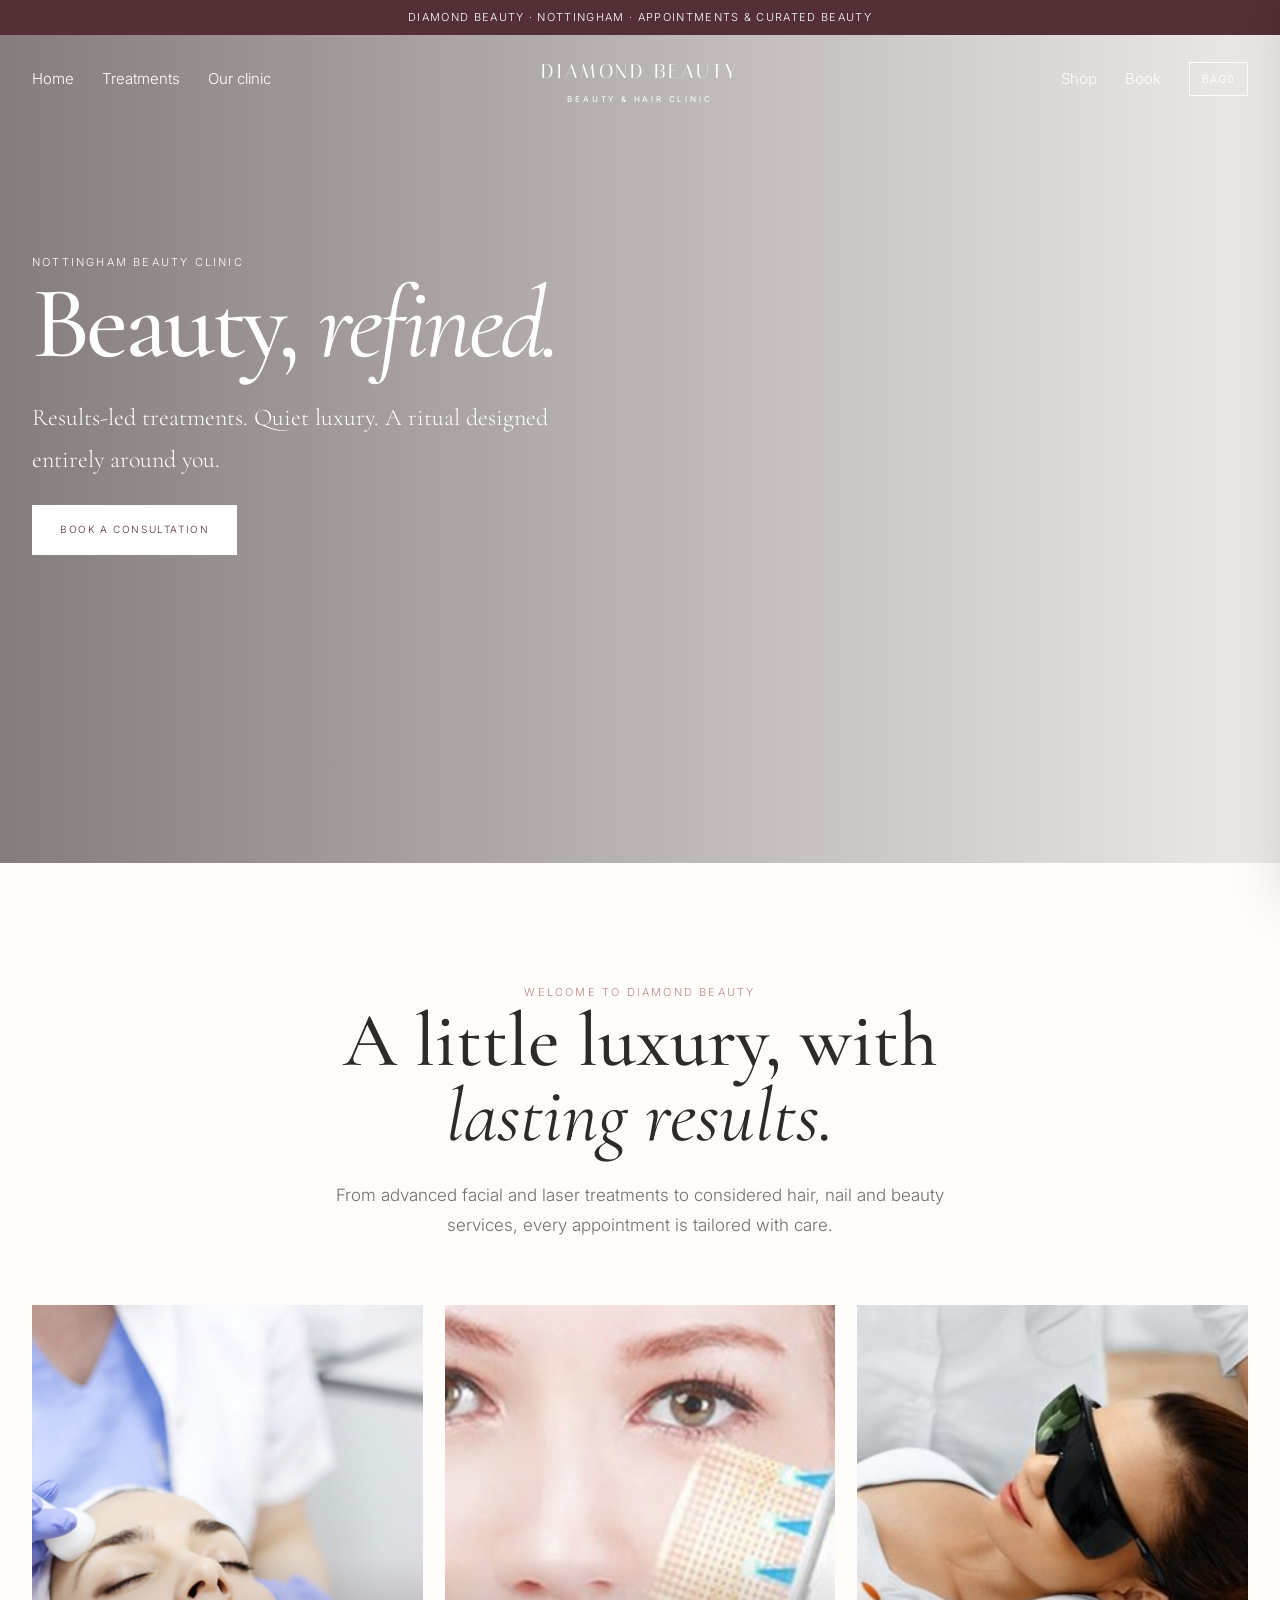
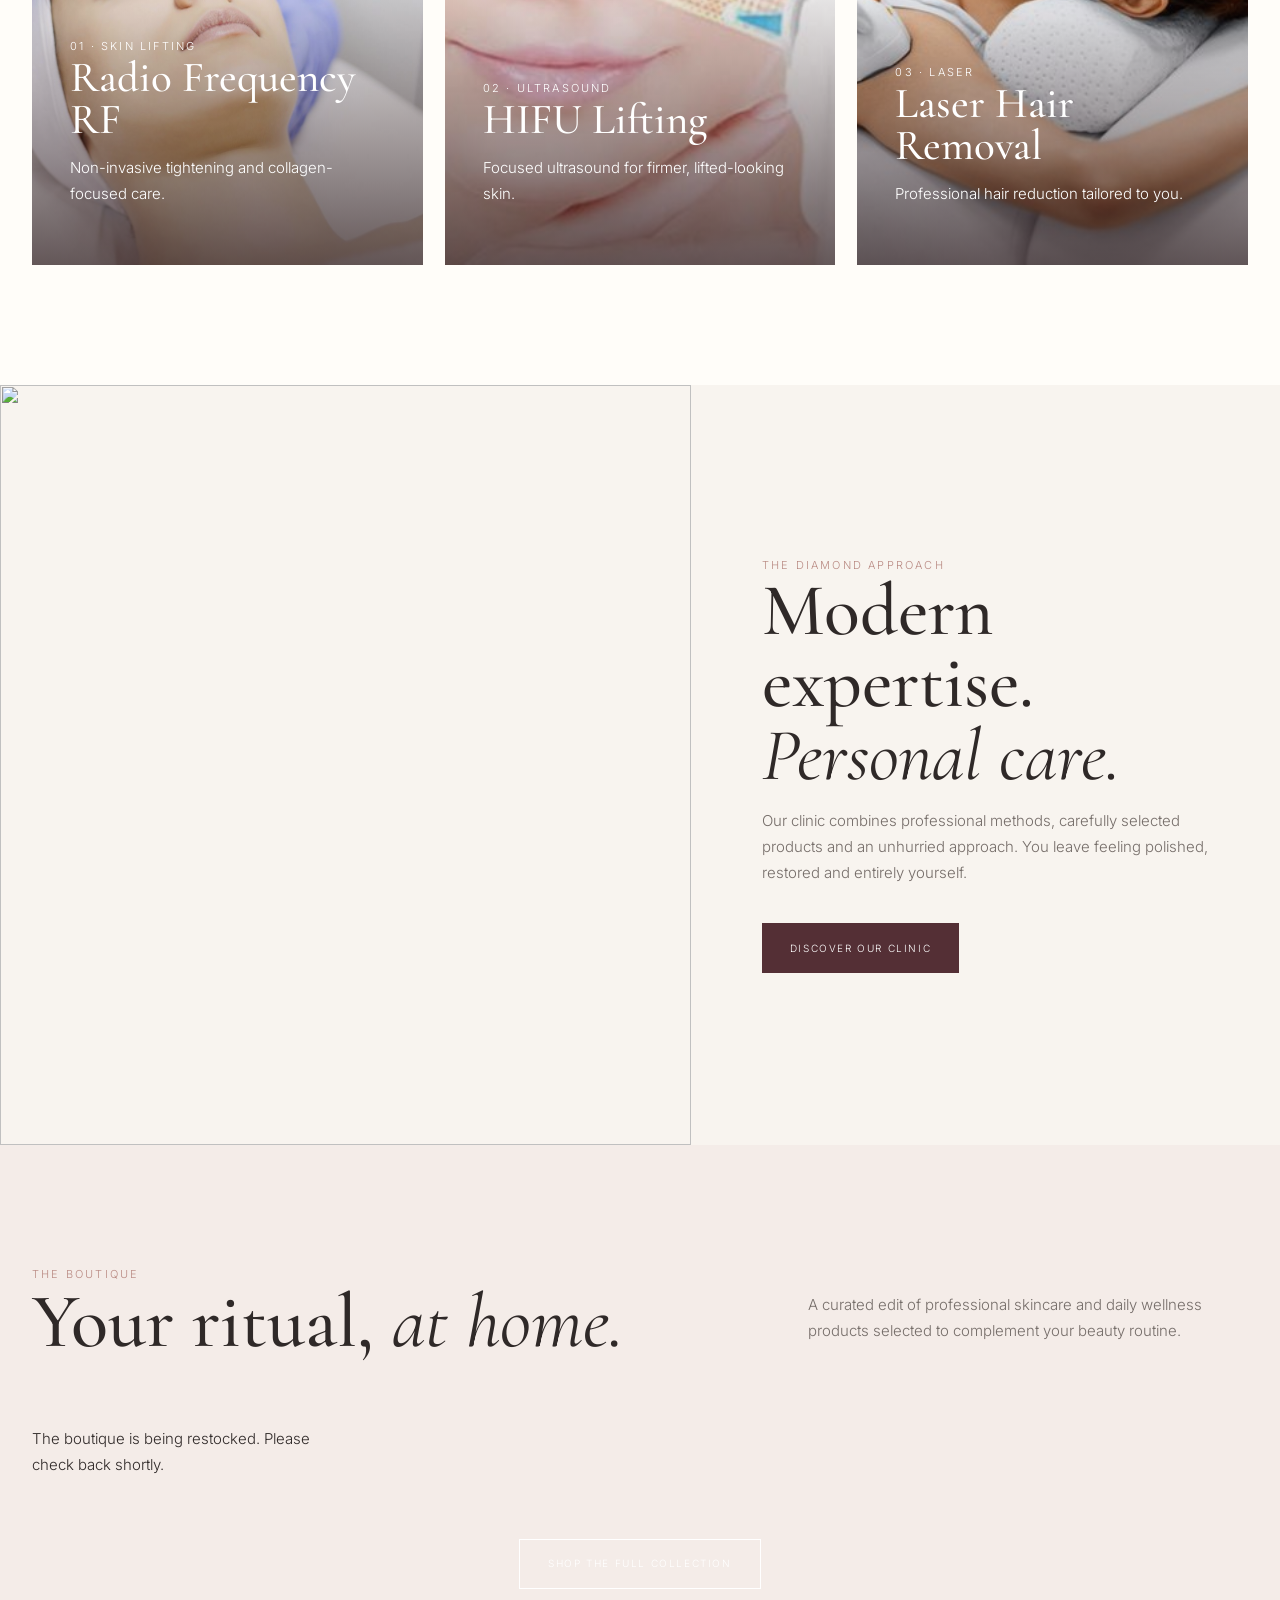
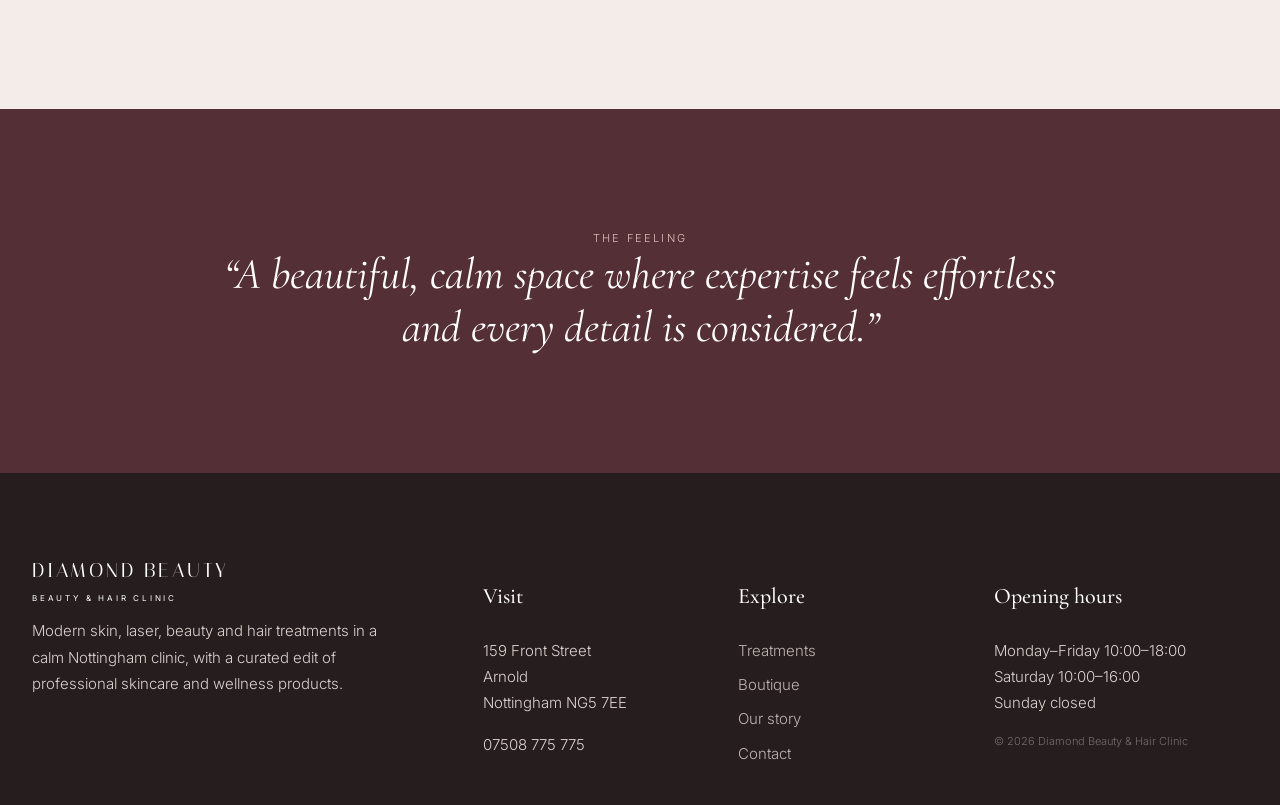
==== commit 868a8c97: "Serve the site from Flask with an admin-managed catalogue The site is now entirely Flask-served (`py" ====
--- a/index.html
+++ b/index.html
@@ -1 +1 @@
-<!doctype html><html lang="en"><head><meta charset="utf-8"><meta name="viewport" content="width=device-width,initial-scale=1"><title>Diamond Beauty & Hair Clinic | Nottingham</title><link rel="stylesheet" href="assets/css/style.css"></head><body><script src="assets/js/components.js"></script><script>header(true)</script><main><section class="hero"><div class="container"><div class="hero-content"><div class="eyebrow" style="color:#fff">Nottingham beauty clinic</div><h1>Beauty, <span class="script">refined.</span></h1><p>Results-led treatments. Quiet luxury. A ritual designed entirely around you.</p><a class="btn light" href="contact.html">Book a consultation</a></div></div></section><section class="section"><div class="container"><div class="intro"><div class="eyebrow">Welcome to Diamond Beauty</div><h2>A little luxury, with <span class="script">lasting results.</span></h2><p>From advanced facial and laser treatments to considered hair, nail and beauty services, every appointment is tailored with care.</p></div><div class="service-grid"><a class="service-card" href="services.html"><img src="assets/images/treatments/01-radio-frequency.jpg" alt="Radio Frequency RF treatment"><div class="service-copy"><div class="eyebrow" style="color:#fff">01 · Skin lifting</div><h3>Radio Frequency RF</h3><p>Non-invasive tightening and collagen-focused care.</p></div></a><a class="service-card" href="services.html"><img src="assets/images/treatments/08-hifu.jpg" alt="HIFU non-surgical lifting"><div class="service-copy"><div class="eyebrow" style="color:#fff">02 · Ultrasound</div><h3>HIFU Lifting</h3><p>Focused ultrasound for firmer, lifted-looking skin.</p></div></a><a class="service-card" href="services.html"><img src="assets/images/treatments/14-laser-hair-removal.jpg" alt="Laser hair removal"><div class="service-copy"><div class="eyebrow" style="color:#fff">03 · Laser</div><h3>Laser Hair Removal</h3><p>Professional hair reduction tailored to you.</p></div></a></div></div></section><section class="split"><div class="split-image"><img src="https://images.unsplash.com/photo-1619451334792-150fd785ee74?auto=format&fit=crop&w=1400&q=90"></div><div class="split-copy"><div class="eyebrow">The Diamond approach</div><h2>Modern expertise.<br><span class="script">Personal care.</span></h2><p>Our clinic combines professional methods, carefully selected products and an unhurried approach. You leave feeling polished, restored and entirely yourself.</p><a class="btn" href="about.html" style="align-self:flex-start;margin-top:22px">Discover our clinic</a></div></section><section class="section shop-section"><div class="container"><div class="section-head"><div><div class="eyebrow">The boutique</div><h2>Your ritual, <span class="script">at home.</span></h2></div><p>A curated edit of professional skincare and daily wellness products selected to complement your beauty routine.</p></div><div class="product-grid" data-products="8"></div><div style="text-align:center;margin-top:45px"><a class="btn ghost" href="shop.html">Shop the full collection</a></div></div></section><section class="section testimonial"><div class="container"><div class="eyebrow" style="color:#dbc3be">The feeling</div><p class="quote">“A beautiful, calm space where expertise feels effortless and every detail is considered.”</p></div></section></main><script>footer()</script><script src="assets/js/products.js"></script><script src="assets/js/app.js"></script></body></html>
+<!doctype html><html lang="en"><head><meta charset="utf-8"><meta name="viewport" content="width=device-width,initial-scale=1"><title>Diamond Beauty & Hair Clinic | Nottingham</title><link rel="stylesheet" href="/assets/css/style.css"></head><body><script src="/assets/js/components.js"></script><script>header(true)</script><main><section class="hero"><div class="container"><div class="hero-content"><div class="eyebrow" style="color:#fff">Nottingham beauty clinic</div><h1>Beauty, <span class="script">refined.</span></h1><p>Results-led treatments. Quiet luxury. A ritual designed entirely around you.</p><a class="btn light" href="/contact">Book a consultation</a></div></div></section><section class="section"><div class="container"><div class="intro"><div class="eyebrow">Welcome to Diamond Beauty</div><h2>A little luxury, with <span class="script">lasting results.</span></h2><p>From advanced facial and laser treatments to considered hair, nail and beauty services, every appointment is tailored with care.</p></div><div class="service-grid"><a class="service-card" href="/services"><img src="/assets/images/treatments/01-radio-frequency.jpg" alt="Radio Frequency RF treatment"><div class="service-copy"><div class="eyebrow" style="color:#fff">01 · Skin lifting</div><h3>Radio Frequency RF</h3><p>Non-invasive tightening and collagen-focused care.</p></div></a><a class="service-card" href="/services"><img src="/assets/images/treatments/08-hifu.jpg" alt="HIFU non-surgical lifting"><div class="service-copy"><div class="eyebrow" style="color:#fff">02 · Ultrasound</div><h3>HIFU Lifting</h3><p>Focused ultrasound for firmer, lifted-looking skin.</p></div></a><a class="service-card" href="/services"><img src="/assets/images/treatments/14-laser-hair-removal.jpg" alt="Laser hair removal"><div class="service-copy"><div class="eyebrow" style="color:#fff">03 · Laser</div><h3>Laser Hair Removal</h3><p>Professional hair reduction tailored to you.</p></div></a></div></div></section><section class="split"><div class="split-image"><img src="https://images.unsplash.com/photo-1619451334792-150fd785ee74?auto=format&fit=crop&w=1400&q=90"></div><div class="split-copy"><div class="eyebrow">The Diamond approach</div><h2>Modern expertise.<br><span class="script">Personal care.</span></h2><p>Our clinic combines professional methods, carefully selected products and an unhurried approach. You leave feeling polished, restored and entirely yourself.</p><a class="btn" href="/about" style="align-self:flex-start;margin-top:22px">Discover our clinic</a></div></section><section class="section shop-section"><div class="container"><div class="section-head"><div><div class="eyebrow">The boutique</div><h2>Your ritual, <span class="script">at home.</span></h2></div><p>A curated edit of professional skincare and daily wellness products selected to complement your beauty routine.</p></div><div class="product-grid" data-products="8"></div><div style="text-align:center;margin-top:45px"><a class="btn ghost" href="/shop">Shop the full collection</a></div></div></section><section class="section testimonial"><div class="container"><div class="eyebrow" style="color:#dbc3be">The feeling</div><p class="quote">“A beautiful, calm space where expertise feels effortless and every detail is considered.”</p></div></section></main><script>footer()</script><script src="/assets/js/products.js"></script><script src="/assets/js/app.js"></script></body></html>
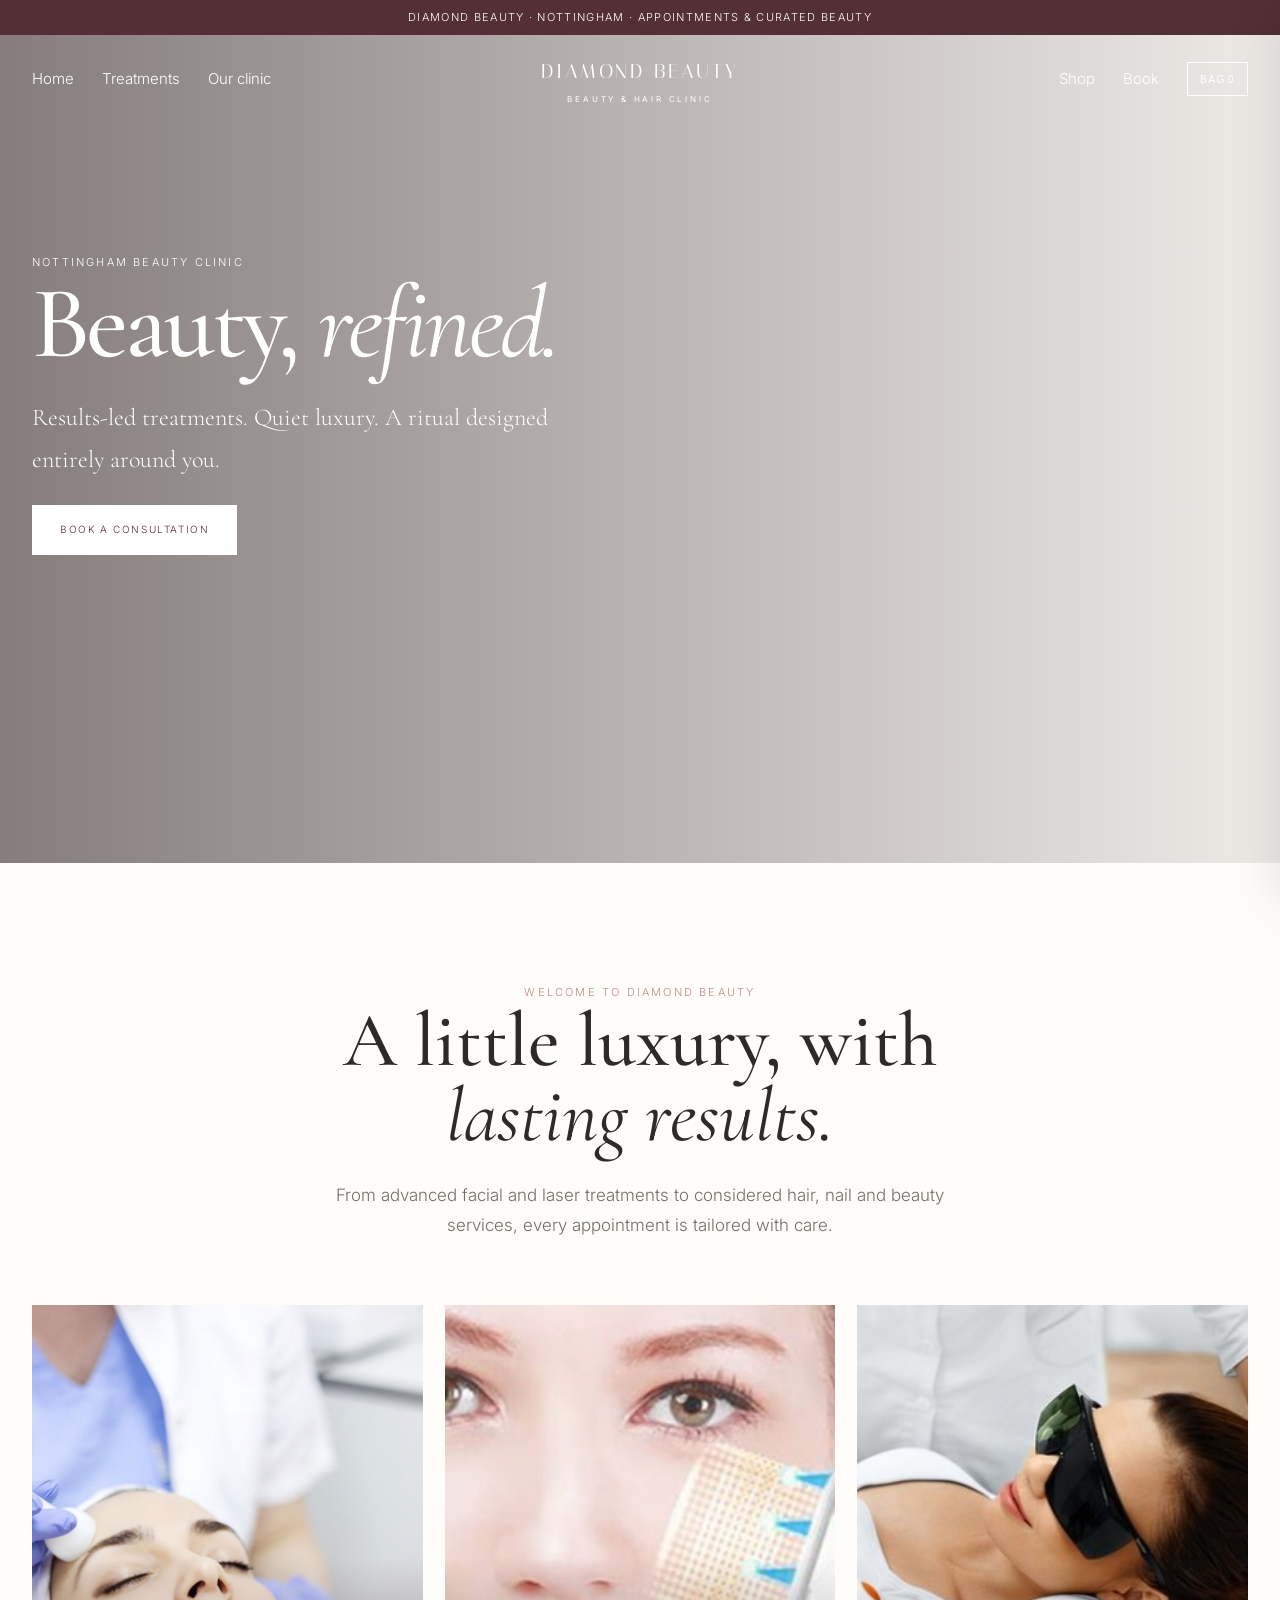
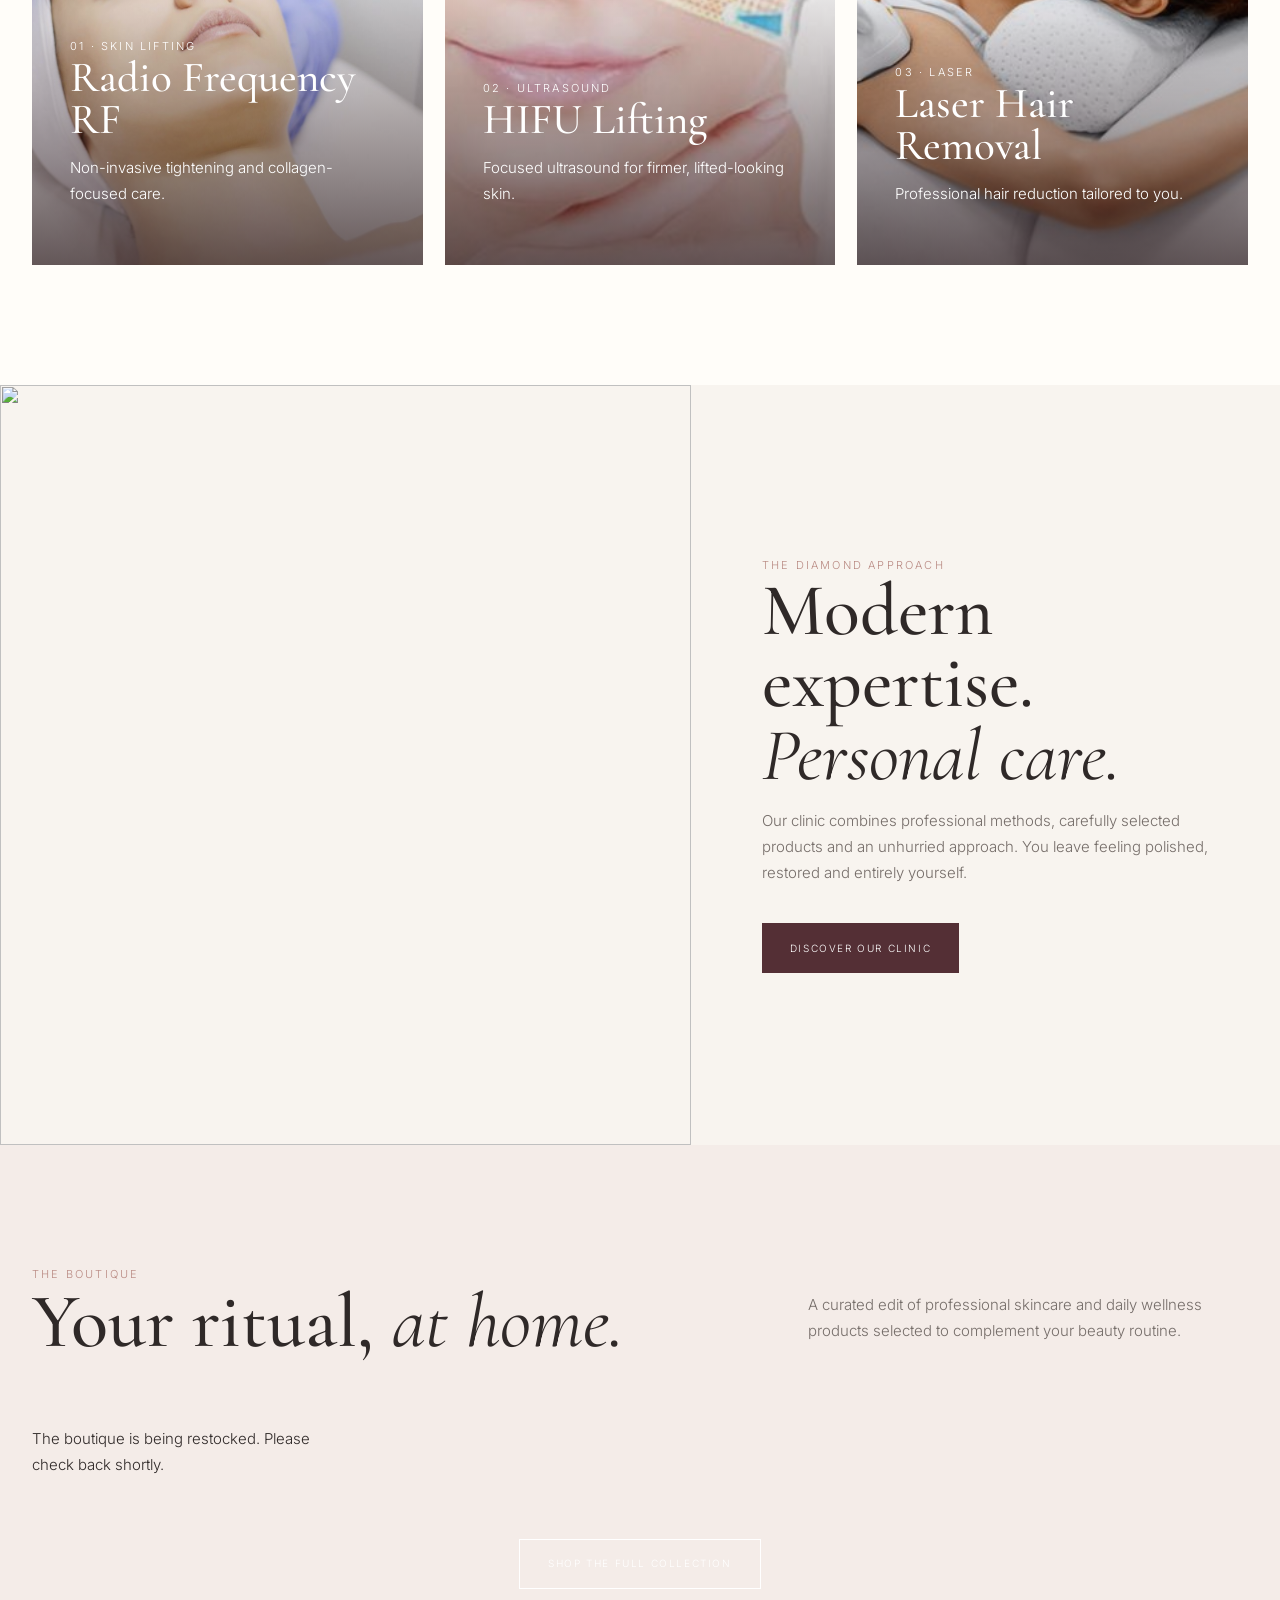
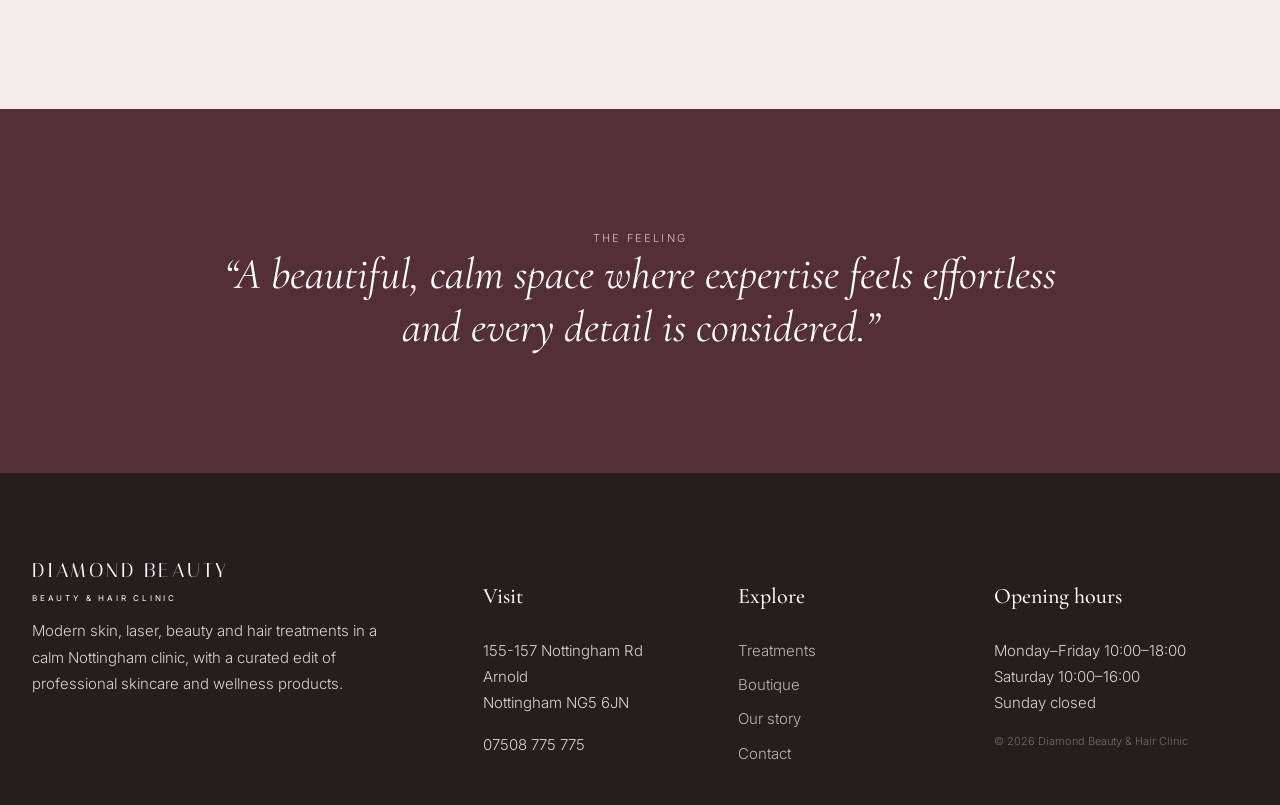
==== commit 2d65505c: "Bust cached footer asset on home page" ====
--- a/index.html
+++ b/index.html
@@ -1 +1 @@
-<!doctype html><html lang="en"><head><meta charset="utf-8"><meta name="viewport" content="width=device-width,initial-scale=1"><title>Diamond Beauty & Hair Clinic | Nottingham</title><link rel="stylesheet" href="/assets/css/style.css"></head><body><script src="/assets/js/components.js"></script><script>header(true)</script><main><section class="hero"><div class="container"><div class="hero-content"><div class="eyebrow" style="color:#fff">Nottingham beauty clinic</div><h1>Beauty, <span class="script">refined.</span></h1><p>Results-led treatments. Quiet luxury. A ritual designed entirely around you.</p><a class="btn light" href="/contact">Book a consultation</a></div></div></section><section class="section"><div class="container"><div class="intro"><div class="eyebrow">Welcome to Diamond Beauty</div><h2>A little luxury, with <span class="script">lasting results.</span></h2><p>From advanced facial and laser treatments to considered hair, nail and beauty services, every appointment is tailored with care.</p></div><div class="service-grid"><a class="service-card" href="/services"><img src="/assets/images/treatments/01-radio-frequency.jpg" alt="Radio Frequency RF treatment"><div class="service-copy"><div class="eyebrow" style="color:#fff">01 · Skin lifting</div><h3>Radio Frequency RF</h3><p>Non-invasive tightening and collagen-focused care.</p></div></a><a class="service-card" href="/services"><img src="/assets/images/treatments/08-hifu.jpg" alt="HIFU non-surgical lifting"><div class="service-copy"><div class="eyebrow" style="color:#fff">02 · Ultrasound</div><h3>HIFU Lifting</h3><p>Focused ultrasound for firmer, lifted-looking skin.</p></div></a><a class="service-card" href="/services"><img src="/assets/images/treatments/14-laser-hair-removal.jpg" alt="Laser hair removal"><div class="service-copy"><div class="eyebrow" style="color:#fff">03 · Laser</div><h3>Laser Hair Removal</h3><p>Professional hair reduction tailored to you.</p></div></a></div></div></section><section class="split"><div class="split-image"><img src="https://images.unsplash.com/photo-1619451334792-150fd785ee74?auto=format&fit=crop&w=1400&q=90"></div><div class="split-copy"><div class="eyebrow">The Diamond approach</div><h2>Modern expertise.<br><span class="script">Personal care.</span></h2><p>Our clinic combines professional methods, carefully selected products and an unhurried approach. You leave feeling polished, restored and entirely yourself.</p><a class="btn" href="/about" style="align-self:flex-start;margin-top:22px">Discover our clinic</a></div></section><section class="section shop-section"><div class="container"><div class="section-head"><div><div class="eyebrow">The boutique</div><h2>Your ritual, <span class="script">at home.</span></h2></div><p>A curated edit of professional skincare and daily wellness products selected to complement your beauty routine.</p></div><div class="product-grid" data-products="8"></div><div style="text-align:center;margin-top:45px"><a class="btn ghost" href="/shop">Shop the full collection</a></div></div></section><section class="section testimonial"><div class="container"><div class="eyebrow" style="color:#dbc3be">The feeling</div><p class="quote">“A beautiful, calm space where expertise feels effortless and every detail is considered.”</p></div></section></main><script>footer()</script><script src="/assets/js/products.js"></script><script src="/assets/js/app.js"></script></body></html>
+<!doctype html><html lang="en"><head><meta charset="utf-8"><meta name="viewport" content="width=device-width,initial-scale=1"><title>Diamond Beauty & Hair Clinic | Nottingham</title><link rel="stylesheet" href="/assets/css/style.css"></head><body><script src="/assets/js/components.js?v=20260910-address"></script><script>header(true)</script><main><section class="hero"><div class="container"><div class="hero-content"><div class="eyebrow" style="color:#fff">Nottingham beauty clinic</div><h1>Beauty, <span class="script">refined.</span></h1><p>Results-led treatments. Quiet luxury. A ritual designed entirely around you.</p><a class="btn light" href="/contact">Book a consultation</a></div></div></section><section class="section"><div class="container"><div class="intro"><div class="eyebrow">Welcome to Diamond Beauty</div><h2>A little luxury, with <span class="script">lasting results.</span></h2><p>From advanced facial and laser treatments to considered hair, nail and beauty services, every appointment is tailored with care.</p></div><div class="service-grid"><a class="service-card" href="/services"><img src="/assets/images/treatments/01-radio-frequency.jpg" alt="Radio Frequency RF treatment"><div class="service-copy"><div class="eyebrow" style="color:#fff">01 · Skin lifting</div><h3>Radio Frequency RF</h3><p>Non-invasive tightening and collagen-focused care.</p></div></a><a class="service-card" href="/services"><img src="/assets/images/treatments/08-hifu.jpg" alt="HIFU non-surgical lifting"><div class="service-copy"><div class="eyebrow" style="color:#fff">02 · Ultrasound</div><h3>HIFU Lifting</h3><p>Focused ultrasound for firmer, lifted-looking skin.</p></div></a><a class="service-card" href="/services"><img src="/assets/images/treatments/14-laser-hair-removal.jpg" alt="Laser hair removal"><div class="service-copy"><div class="eyebrow" style="color:#fff">03 · Laser</div><h3>Laser Hair Removal</h3><p>Professional hair reduction tailored to you.</p></div></a></div></div></section><section class="split"><div class="split-image"><img src="https://images.unsplash.com/photo-1619451334792-150fd785ee74?auto=format&fit=crop&w=1400&q=90"></div><div class="split-copy"><div class="eyebrow">The Diamond approach</div><h2>Modern expertise.<br><span class="script">Personal care.</span></h2><p>Our clinic combines professional methods, carefully selected products and an unhurried approach. You leave feeling polished, restored and entirely yourself.</p><a class="btn" href="/about" style="align-self:flex-start;margin-top:22px">Discover our clinic</a></div></section><section class="section shop-section"><div class="container"><div class="section-head"><div><div class="eyebrow">The boutique</div><h2>Your ritual, <span class="script">at home.</span></h2></div><p>A curated edit of professional skincare and daily wellness products selected to complement your beauty routine.</p></div><div class="product-grid" data-products="8"></div><div style="text-align:center;margin-top:45px"><a class="btn ghost" href="/shop">Shop the full collection</a></div></div></section><section class="section testimonial"><div class="container"><div class="eyebrow" style="color:#dbc3be">The feeling</div><p class="quote">“A beautiful, calm space where expertise feels effortless and every detail is considered.”</p></div></section></main><script>footer()</script><script src="/assets/js/products.js"></script><script src="/assets/js/app.js"></script></body></html>
--- a/assets/css/style.css
+++ b/assets/css/style.css
@@ -125,3 +125,81 @@
 .shop-source-shade{background:linear-gradient(90deg,rgba(42,25,27,.72) 0%,rgba(42,25,27,.38) 42%,rgba(42,25,27,.06) 76%)}
 @media(max-width:1000px){.treatment-grid{grid-template-columns:repeat(2,minmax(0,1fr))}.treatment-grid .service-card{height:500px}}
 @media(max-width:600px){.treatments-subhero{padding-bottom:32px}.treatments-subhero p{font-size:18px;padding:0 18px}.treatment-grid{grid-template-columns:1fr;gap:16px}.treatment-grid .service-card{height:440px}.treatment-grid .service-copy{left:24px;right:24px;bottom:24px}.treatment-cta{display:block;margin-top:44px;padding-top:34px}.treatment-cta .btn{margin-top:26px}}
+
+/* ---------- Checkout ---------- */
+.checkout-page{padding:34px 0 100px;background:linear-gradient(180deg,var(--ivory) 0,var(--paper) 46%)}
+.checkout-layout{display:grid;grid-template-columns:1.12fr .88fr;gap:28px;align-items:start;margin-top:42px}
+.checkout-card{background:var(--paper);border:1px solid var(--line);padding:clamp(26px,3.4vw,46px)}
+.checkout-summary{position:sticky;top:26px;background:var(--ivory)}
+.checkout-step{display:flex;align-items:baseline;gap:12px;margin:0 0 22px;padding-bottom:14px;border-bottom:1px solid var(--line)}
+.checkout-step span{font:italic 30px/1 'Cormorant Garamond';color:var(--rose)}
+.checkout-step h3{font-size:27px}
+.checkout-card + .checkout-card{margin-top:22px}
+
+/* Boxed fields read better than underlines for an address block */
+.checkout-form input,.checkout-form textarea,.checkout-form select{
+  width:100%;padding:13px 14px;border:1px solid var(--line);border-radius:2px;
+  background:var(--paper);margin-bottom:0;font:inherit;color:var(--ink);transition:border-color .2s,box-shadow .2s}
+.checkout-form textarea{height:96px;resize:vertical}
+.checkout-form input:focus,.checkout-form textarea:focus,.checkout-form select:focus{
+  outline:none;border-color:var(--wine);box-shadow:0 0 0 3px rgba(84,47,53,.09)}
+/* :user-invalid only matches after the field has been interacted with, so an
+   untouched required field never starts out looking like an error. */
+.checkout-form input:user-invalid,.checkout-form textarea:user-invalid{border-color:#a84553}
+.checkout-form .field>label{display:block;font-size:10px;letter-spacing:.14em;text-transform:uppercase;color:var(--muted);margin:0 0 7px}
+/* .choice and .ack are <label> too - keep the field styling off their contents */
+.choice,.ack{text-transform:none;letter-spacing:normal;font-size:15px;color:var(--ink)}
+.field{margin-bottom:18px}
+.field-pair{display:grid;grid-template-columns:1fr 1fr;gap:18px}
+.field-hint{font-size:11px;color:var(--muted);margin:6px 0 0}
+
+/* Delivery / collection selector */
+.choice-grid{display:grid;grid-template-columns:1fr 1fr;gap:14px}
+.choice{position:relative;display:block;cursor:pointer}
+.choice input{position:absolute;opacity:0;width:0;height:0}
+.choice-body{border:1px solid var(--line);padding:20px;height:100%;transition:border-color .2s,background .2s}
+.choice-body h4{font:500 23px/1.1 'Cormorant Garamond';margin:0 0 6px}
+.choice-body p{font-size:12px;color:var(--muted);margin:0;line-height:1.55}
+.choice:hover .choice-body{border-color:var(--rose)}
+.choice input:checked + .choice-body{border-color:var(--wine);background:#fff;box-shadow:inset 0 0 0 1px var(--wine)}
+.choice input:focus-visible + .choice-body{outline:2px solid var(--wine);outline-offset:2px}
+.choice-tick{position:absolute;top:16px;right:16px;width:16px;height:16px;border:1px solid var(--line);border-radius:50%;display:grid;place-items:center}
+.choice input:checked ~ .choice-tick{border-color:var(--wine);background:var(--wine)}
+.choice input:checked ~ .choice-tick::after{content:"";width:5px;height:5px;border-radius:50%;background:#fff}
+
+/* Acknowledgement */
+.ack{display:flex;gap:12px;align-items:flex-start;padding:18px;background:var(--ivory);border:1px solid var(--line);margin-top:18px}
+.ack input{width:17px;height:17px;flex:0 0 auto;margin:2px 0 0;accent-color:var(--wine)}
+.ack p{margin:0;font-size:12px;line-height:1.6;color:var(--ink)}
+.ack strong{font-weight:600}
+
+/* Summary */
+.sum-line{display:flex;justify-content:space-between;gap:16px;padding:9px 0;font-size:13px}
+.sum-line span:last-child{white-space:nowrap}
+.sum-total{display:flex;justify-content:space-between;padding:15px 0 0;margin-top:10px;border-top:1px solid var(--line);font-size:15px}
+.sum-total b:first-child{font-weight:500}
+.sum-method{margin-top:18px;padding-top:16px;border-top:1px solid var(--line);font-size:12px;color:var(--muted)}
+.sum-method b{color:var(--ink);font-weight:500}
+.form-error{color:#8c2f3f;background:#fbeef0;border-left:2px solid #8c2f3f;padding:12px 14px;font-size:13px;margin:0 0 18px}
+.form-error:empty{display:none}
+.checkout-submit{width:100%;margin-top:8px}
+.checkout-submit[disabled]{opacity:.55;cursor:not-allowed}
+.checkout-trust{font-size:11px;color:var(--muted);margin:16px 0 0;text-align:center;line-height:1.6}
+
+@media(max-width:900px){
+  .checkout-layout{grid-template-columns:1fr}
+  .checkout-summary{position:static;order:-1}
+}
+@media(max-width:600px){
+  .checkout-page{padding:22px 0 70px}
+  .choice-grid,.field-pair{grid-template-columns:1fr}
+}
+
+/* Nav bag button: the ghost variant vanished against the paper header */
+.page-nav .btn.ghost,.nav.scrolled .btn.ghost{
+  border-color:var(--wine);color:var(--wine);background:transparent}
+.page-nav .btn.ghost:hover,.nav.scrolled .btn.ghost:hover{background:var(--wine);color:#fff}
+.nav .btn.ghost{border-color:currentColor}
+.nav .btn.ghost:hover{background:#fff;color:var(--wine);border-color:#fff}
+.btn.ghost{transition:background .2s,color .2s,border-color .2s}
+.cart-count{font-variant-numeric:tabular-nums;margin-left:2px}
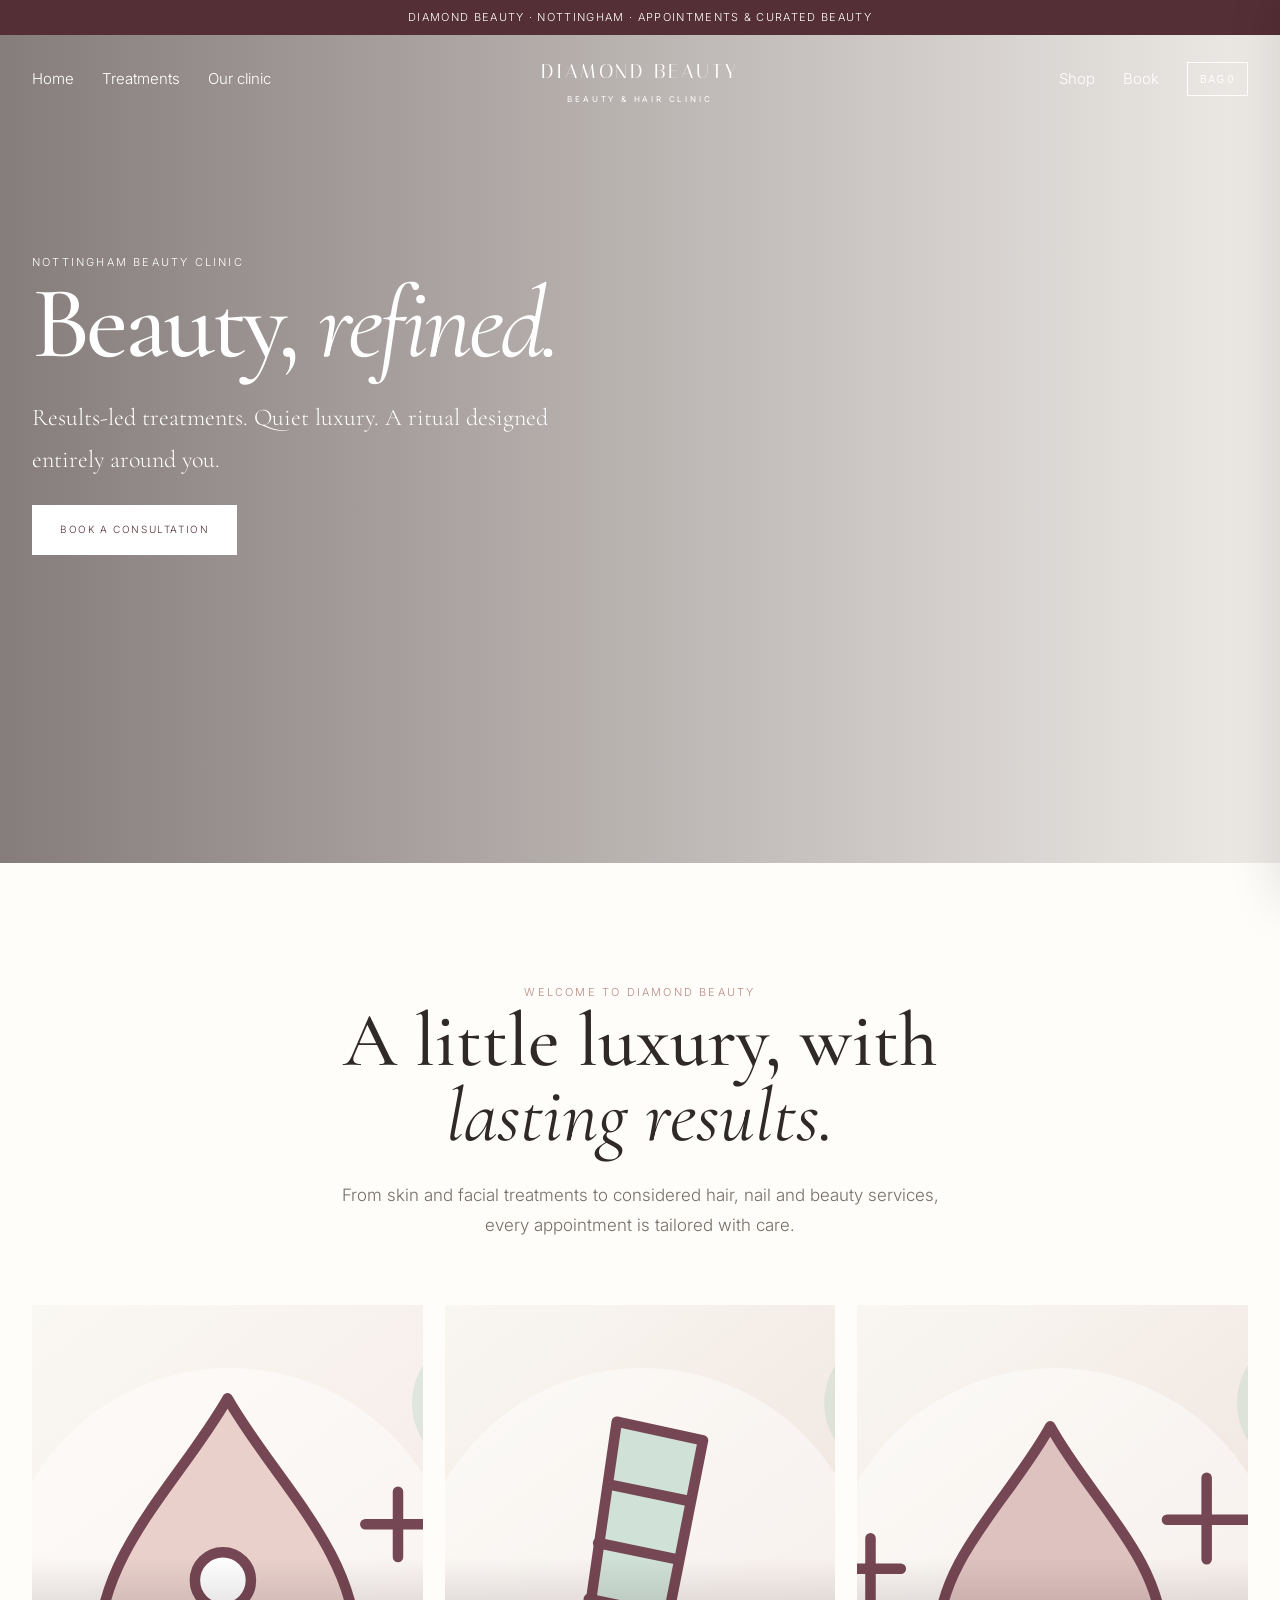
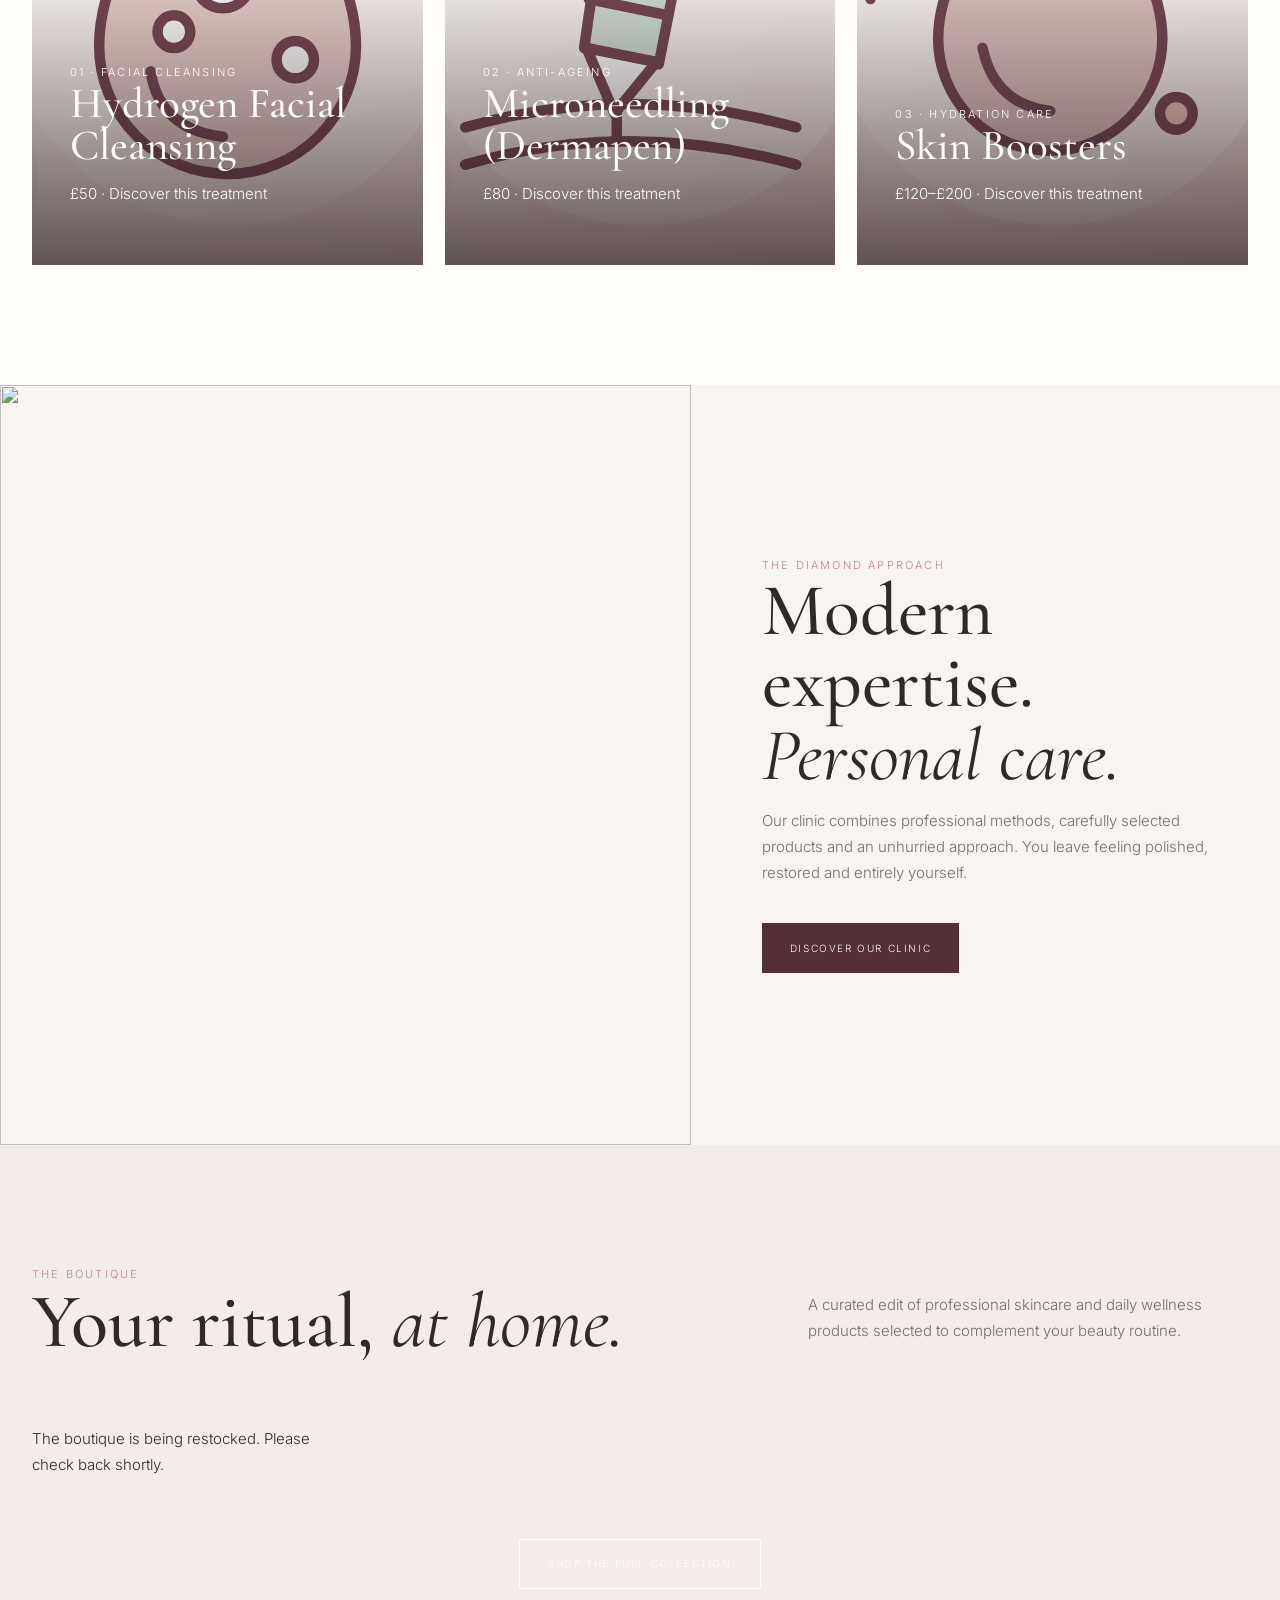
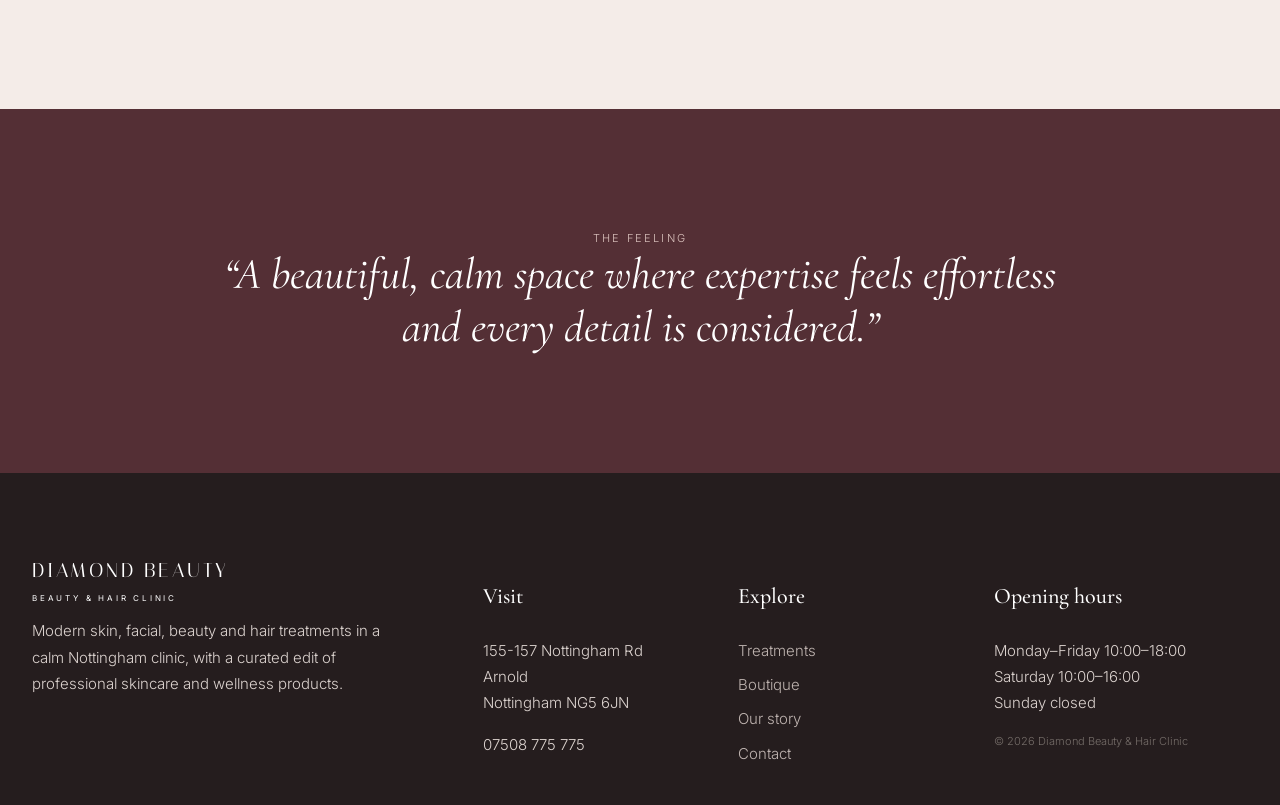
==== commit 4d11971a: "Replace old laser treatment section with eight client-supplied treatments and graphics" ====
--- a/index.html
+++ b/index.html
@@ -1 +1 @@
-<!doctype html><html lang="en"><head><meta charset="utf-8"><meta name="viewport" content="width=device-width,initial-scale=1"><title>Diamond Beauty & Hair Clinic | Nottingham</title><link rel="stylesheet" href="/assets/css/style.css"></head><body><script src="/assets/js/components.js?v=20260910-address"></script><script>header(true)</script><main><section class="hero"><div class="container"><div class="hero-content"><div class="eyebrow" style="color:#fff">Nottingham beauty clinic</div><h1>Beauty, <span class="script">refined.</span></h1><p>Results-led treatments. Quiet luxury. A ritual designed entirely around you.</p><a class="btn light" href="/contact">Book a consultation</a></div></div></section><section class="section"><div class="container"><div class="intro"><div class="eyebrow">Welcome to Diamond Beauty</div><h2>A little luxury, with <span class="script">lasting results.</span></h2><p>From advanced facial and laser treatments to considered hair, nail and beauty services, every appointment is tailored with care.</p></div><div class="service-grid"><a class="service-card" href="/services"><img src="/assets/images/treatments/01-radio-frequency.jpg" alt="Radio Frequency RF treatment"><div class="service-copy"><div class="eyebrow" style="color:#fff">01 · Skin lifting</div><h3>Radio Frequency RF</h3><p>Non-invasive tightening and collagen-focused care.</p></div></a><a class="service-card" href="/services"><img src="/assets/images/treatments/08-hifu.jpg" alt="HIFU non-surgical lifting"><div class="service-copy"><div class="eyebrow" style="color:#fff">02 · Ultrasound</div><h3>HIFU Lifting</h3><p>Focused ultrasound for firmer, lifted-looking skin.</p></div></a><a class="service-card" href="/services"><img src="/assets/images/treatments/14-laser-hair-removal.jpg" alt="Laser hair removal"><div class="service-copy"><div class="eyebrow" style="color:#fff">03 · Laser</div><h3>Laser Hair Removal</h3><p>Professional hair reduction tailored to you.</p></div></a></div></div></section><section class="split"><div class="split-image"><img src="https://images.unsplash.com/photo-1619451334792-150fd785ee74?auto=format&fit=crop&w=1400&q=90"></div><div class="split-copy"><div class="eyebrow">The Diamond approach</div><h2>Modern expertise.<br><span class="script">Personal care.</span></h2><p>Our clinic combines professional methods, carefully selected products and an unhurried approach. You leave feeling polished, restored and entirely yourself.</p><a class="btn" href="/about" style="align-self:flex-start;margin-top:22px">Discover our clinic</a></div></section><section class="section shop-section"><div class="container"><div class="section-head"><div><div class="eyebrow">The boutique</div><h2>Your ritual, <span class="script">at home.</span></h2></div><p>A curated edit of professional skincare and daily wellness products selected to complement your beauty routine.</p></div><div class="product-grid" data-products="8"></div><div style="text-align:center;margin-top:45px"><a class="btn ghost" href="/shop">Shop the full collection</a></div></div></section><section class="section testimonial"><div class="container"><div class="eyebrow" style="color:#dbc3be">The feeling</div><p class="quote">“A beautiful, calm space where expertise feels effortless and every detail is considered.”</p></div></section></main><script>footer()</script><script src="/assets/js/products.js"></script><script src="/assets/js/app.js"></script></body></html>
+<!doctype html><html lang="en"><head><meta charset="utf-8"><meta name="viewport" content="width=device-width,initial-scale=1"><title>Diamond Beauty & Hair Clinic | Nottingham</title><link rel="stylesheet" href="/assets/css/style.css"></head><body><script src="/assets/js/components.js?v=20260910-address"></script><script>header(true)</script><main><section class="hero"><div class="container"><div class="hero-content"><div class="eyebrow" style="color:#fff">Nottingham beauty clinic</div><h1>Beauty, <span class="script">refined.</span></h1><p>Results-led treatments. Quiet luxury. A ritual designed entirely around you.</p><a class="btn light" href="/contact">Book a consultation</a></div></div></section><section class="section"><div class="container"><div class="intro"><div class="eyebrow">Welcome to Diamond Beauty</div><h2>A little luxury, with <span class="script">lasting results.</span></h2><p>From skin and facial treatments to considered hair, nail and beauty services, every appointment is tailored with care.</p></div><div class="service-grid"><a class="service-card" href="/services"><img src="/assets/images/other-treatments/hydrogen-facial.svg" alt="Hydrogen Facial Cleansing illustration" loading="lazy"><div class="service-copy"><div class="eyebrow" style="color:#fff">01 · Facial cleansing</div><h3>Hydrogen Facial Cleansing</h3><p>£50 · Discover this treatment</p></div></a><a class="service-card" href="/services"><img src="/assets/images/other-treatments/microneedling.svg" alt="Microneedling (Dermapen) illustration" loading="lazy"><div class="service-copy"><div class="eyebrow" style="color:#fff">02 · Anti-ageing</div><h3>Microneedling (Dermapen)</h3><p>£80 · Discover this treatment</p></div></a><a class="service-card" href="/services"><img src="/assets/images/other-treatments/skin-boosters.svg" alt="Skin Boosters illustration" loading="lazy"><div class="service-copy"><div class="eyebrow" style="color:#fff">03 · Hydration care</div><h3>Skin Boosters</h3><p>£120–£200 · Discover this treatment</p></div></a></div></div></section><section class="split"><div class="split-image"><img src="https://images.unsplash.com/photo-1619451334792-150fd785ee74?auto=format&fit=crop&w=1400&q=90"></div><div class="split-copy"><div class="eyebrow">The Diamond approach</div><h2>Modern expertise.<br><span class="script">Personal care.</span></h2><p>Our clinic combines professional methods, carefully selected products and an unhurried approach. You leave feeling polished, restored and entirely yourself.</p><a class="btn" href="/about" style="align-self:flex-start;margin-top:22px">Discover our clinic</a></div></section><section class="section shop-section"><div class="container"><div class="section-head"><div><div class="eyebrow">The boutique</div><h2>Your ritual, <span class="script">at home.</span></h2></div><p>A curated edit of professional skincare and daily wellness products selected to complement your beauty routine.</p></div><div class="product-grid" data-products="8"></div><div style="text-align:center;margin-top:45px"><a class="btn ghost" href="/shop">Shop the full collection</a></div></div></section><section class="section testimonial"><div class="container"><div class="eyebrow" style="color:#dbc3be">The feeling</div><p class="quote">“A beautiful, calm space where expertise feels effortless and every detail is considered.”</p></div></section></main><script>footer()</script><script src="/assets/js/products.js"></script><script src="/assets/js/app.js"></script></body></html>
--- a/assets/css/style.css
+++ b/assets/css/style.css
@@ -203,3 +203,14 @@
 .nav .btn.ghost:hover{background:#fff;color:var(--wine);border-color:#fff}
 .btn.ghost{transition:background .2s,color .2s,border-color .2s}
 .cart-count{font-variant-numeric:tabular-nums;margin-left:2px}
+
+/* Diamond Beauty: other treatments available */
+.treatments-subhero h1{font-size:clamp(46px,6.1vw,82px);max-width:1000px;margin-inline:auto}
+.treatment-grid .service-card{isolation:isolate;background:#eadad5}
+.treatment-grid .service-card img{width:100%;height:100%;object-fit:cover;object-position:center;background:#f5e9e5;filter:saturate(.84)}
+.treatment-grid .service-card::after{background:linear-gradient(180deg,rgba(42,25,27,.04) 18%,rgba(42,25,27,.34) 47%,rgba(42,25,27,.94) 100%)}
+.treatment-grid .service-card:hover img{transform:scale(1.04)}
+.treatment-price{position:absolute;z-index:2;top:20px;right:20px;display:block;padding:10px 15px;background:rgba(65,34,39,.94);border:1px solid rgba(255,255,255,.35);color:#fff;font-size:14px;font-weight:600;letter-spacing:.02em;white-space:nowrap}
+.treatment-grid .service-copy h3{font-size:clamp(27px,2.3vw,39px)}
+.treatment-disclaimer{font-size:12px;line-height:1.7;color:var(--muted);text-align:center;margin:28px auto 0;max-width:660px}
+@media(max-width:600px){.treatments-subhero h1{font-size:clamp(44px,10vw,64px)}.treatment-price{top:16px;right:16px}}
